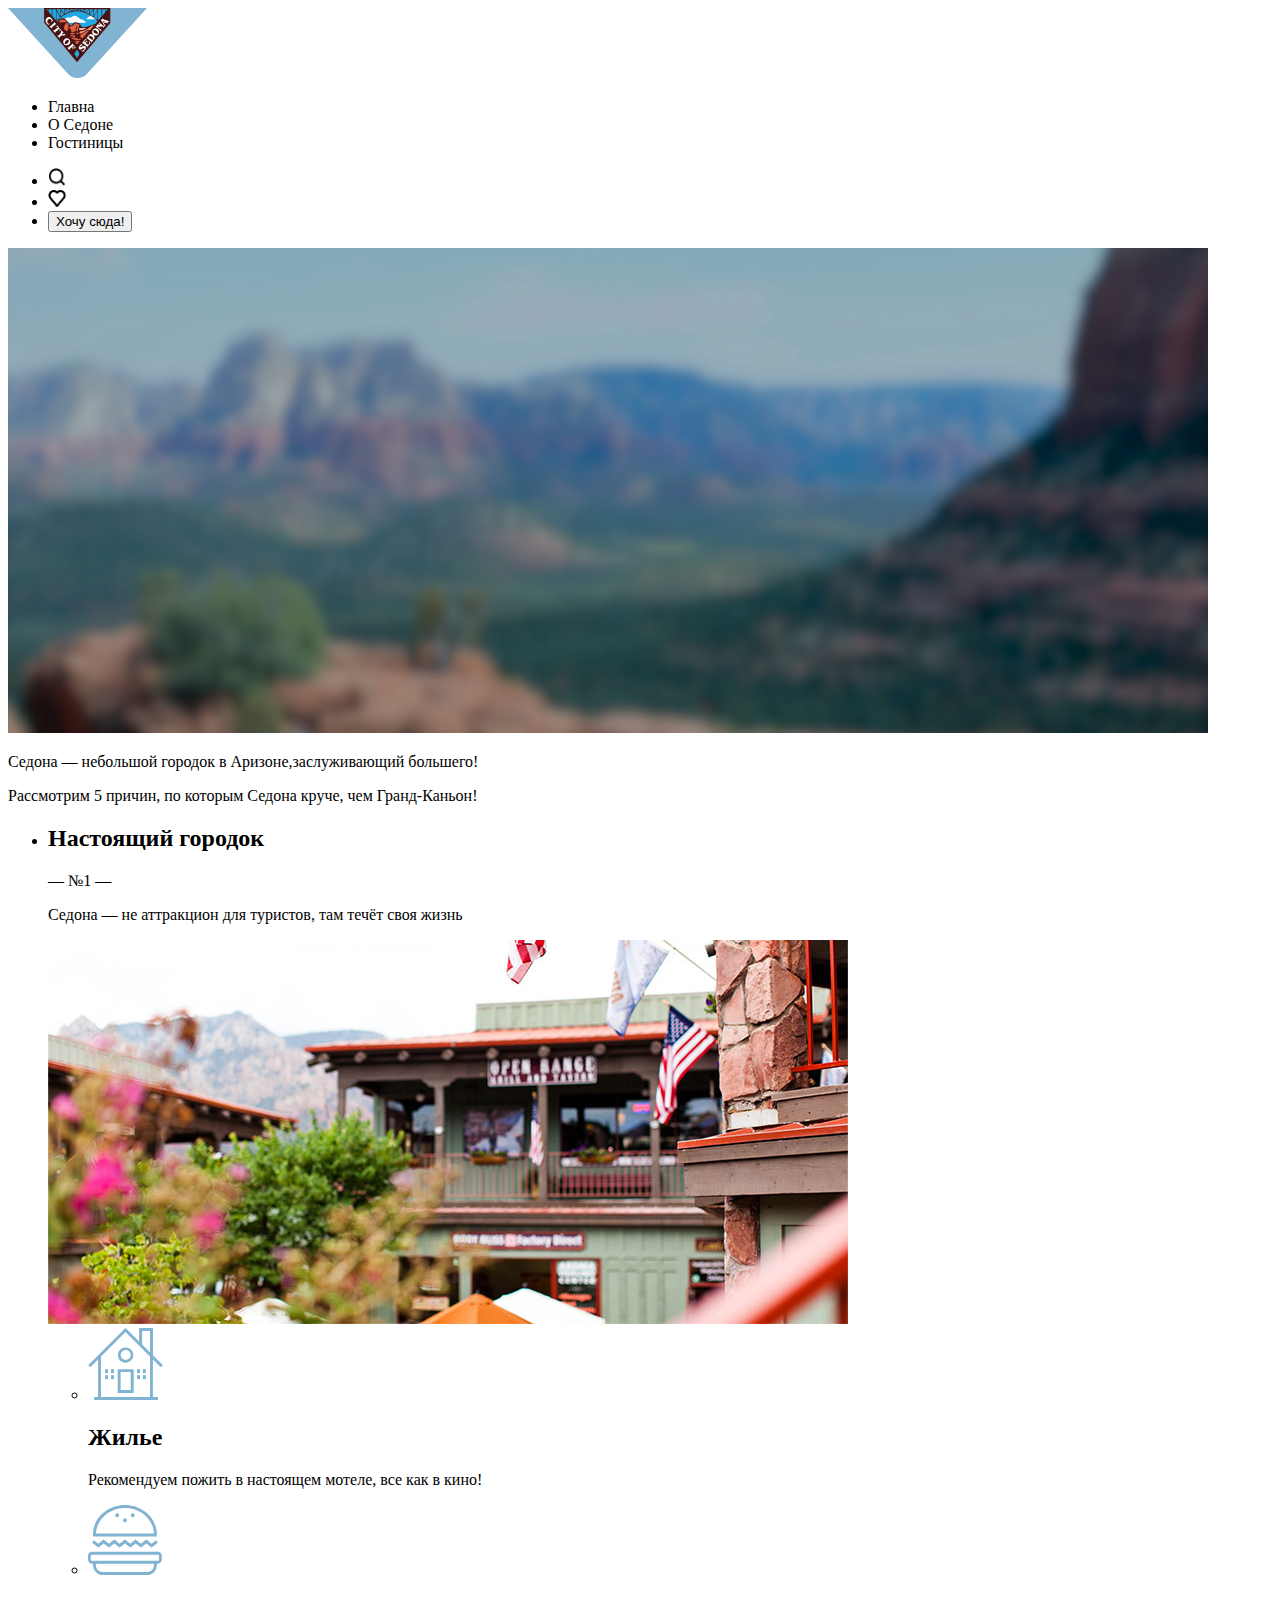
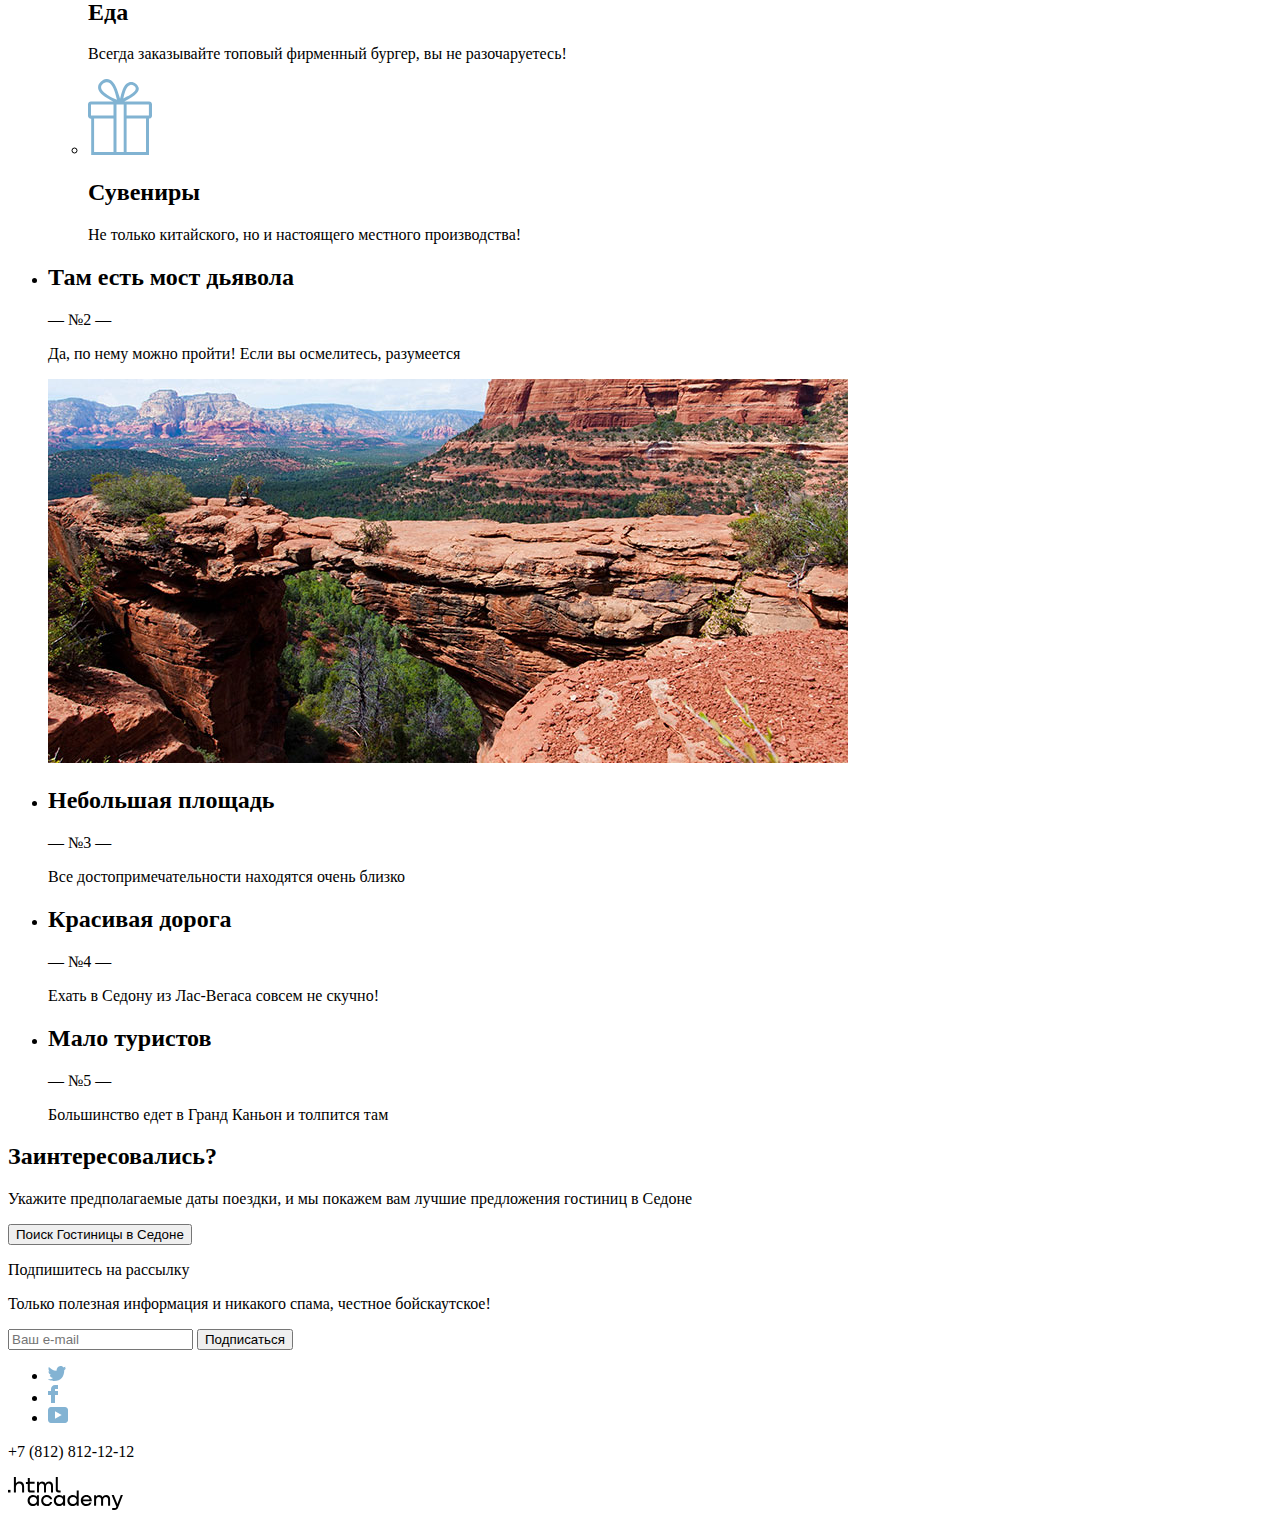
==== index.html @ 746d6f9c "Merge pull request #1 from ElenaOldlady/master" ====
<!DOCTYPE html>
<html lang="ru">

<head>
  <meta charset="utf-8">
  <title>HTML Academy: Седона</title>
</head>

<body>
  <header class="page-header">
    <div class="page-header__container container">
      <a class="page-header__link" href="#">
        <img class="page-header__logo" src="image/logo.svg" alt="Логотип Sedona" width="139" height="70">
      </a>
      <nav class="page-header__navigation navigation">
        <ul class="navigation__list">
          <li class="navigation__item">Главна</li>
          <li class="navigation__item">О Седоне</li>
          <li class="navigation__item">Гостиницы</li>
        </ul>
      </nav>
      <div class="page-header__user-nav user-nav">
        <ul class="user-nav__list">
          <li class="user-nav__item">
            <input class="user-nav__search" type="image" src="image/search.png" alt="Поиск" width="18,05" height="18,1">
          </li>
          <li class="user-nav__item">
            <input class="user-nav__heart" type="image" src="image/heart.png" alt="Сердце" width="18,05" height="17">
          </li>
          <li class="user-nav__item">
            <button class="user-nav__button">Хочу сюда!</button>
          </li>
        </ul>
      </div>
    </div>
  </header>
  <main class="page-main">
    <div class="page-main__container container">
      <section class="page-main__caption caption">
        <img class="caption__picture" src="image/background.png" alt="Фон сайта" width="1200" height="485">
        <p class="caption__title">Седона — небольшой городок в Аризоне,заслуживающий большего!</p>
        <p class="caption__text">Рассмотрим 5 причин, по которым Седона круче, чем Гранд-Каньон!</p>
      </section>
    </div>
    <div class="page-main__container container">
      <section class="page-main__content">
        <ul class="content__list">
          <li class="content__item">
            <h2 class="content__title-content title-content--wrapper">Настоящий городок</h2>
            <p class="content__text-content text-content">— №1 —</p>
            <p class="content__text-content text-content">Седона — не аттракцион для туристов, там течёт своя жизнь</p>
            <img class="content__picture" src="image/photo1.png" alt="НАСТОЯЩИЙ ГОРОДОК" width="800" height="384">
            <ul class="service-list service">
              <li class="service__item">
                <svg width="75" height="72" viewBox="0 0 75 72" fill="none" xmlns="http://www.w3.org/2000/svg">
                  <path d="M29.7 65H45.7V41.2H29.7C29.7 41.2 29.7 65 29.7 65ZM32.5999 44.0999H42.7V62.0999H32.5999V44.0999Z"
                    fill="#81B3D2" />
                  <path
                    d="M72.8 39.3L74.9 37.2L65 27.3V0H51.0999V13.6L37.5 0L0.199951 37.2L2.29995 39.3L10.1 31.5V69.1H6.09995V72H70V69.1H64.9V31.5L72.8 39.3ZM62 69.1H13V28.5L37.5 4.1L62 28.5V69.1ZM62 24.4L54.0999 16.5V2.9H62V24.4Z"
                    fill="#81B3D2" />
                  <path
                    d="M29.8999 27.1C29.8999 31.4 33.3999 34.8 37.5999 34.8C41.8999 34.8 45.3999 31.3 45.3999 27.1C45.3999 22.8 41.8999 19.4 37.5999 19.4C33.3999 19.4 29.8999 22.8 29.8999 27.1ZM37.6999 22.1C40.3999 22.1 42.6999 24.3 42.6999 27C42.6999 29.7 40.4999 31.9 37.6999 31.9C34.9999 31.9 32.6999 29.7 32.6999 27C32.6999 24.3 34.8999 22.1 37.6999 22.1Z"
                    fill="#81B3D2" />
                  <path d="M20.1 41.2H17.1V45.0999H20.1V41.2Z" fill="#81B3D2" />
                  <path d="M26 41.2H23V45.0999H26V41.2Z" fill="#81B3D2" />
                  <path d="M20.1 47.2H17.1V51.0999H20.1V47.2Z" fill="#81B3D2" />
                  <path d="M26 47.2H23V51.0999H26V47.2Z" fill="#81B3D2" />
                  <path d="M52 41.2H49V45.0999H52V41.2Z" fill="#81B3D2" />
                  <path d="M57.8999 41.2H54.8999V45.0999H57.8999V41.2Z" fill="#81B3D2" />
                  <path d="M52 47.2H49V51.0999H52V47.2Z" fill="#81B3D2" />
                  <path d="M57.8999 47.2H54.8999V51.0999H57.8999V47.2Z" fill="#81B3D2" />
                </svg>
                <h2 class="service__title">Жилье</h2>
                <p class="sercive__text">Рекомендуем пожить в настоящем мотеле, все как в кино!</p>
              </li>
              <li class="service__item">
                <svg width="74" height="70" viewBox="0 0 74 70" fill="none" xmlns="http://www.w3.org/2000/svg">
                  <path
                    d="M69.9 46.7H59.3H14.6H4.1C1.8 46.7 0 48.6 0 51V54.5C0 56.9 1.9 58.7999 4.1 58.7999H5V59.9C5 65.4 9.3 70 14.6 70H59.2C64.5 70 68.8 65.5 68.8 59.9V58.7999H69.7C72 58.7999 73.8 56.9 73.8 54.5V51C74 48.7 72.1 46.7 69.9 46.7ZM66 59.9C66 63.8 63 66.9 59.3 66.9H14.6C10.9 66.9 7.9 63.7 7.9 59.9V58.7999H66V59.9ZM71.1 54.5C71.1 55.2 70.5 55.7999 69.9 55.7999H68.9H66H8H5H4C3.3 55.7999 2.8 55.2 2.8 54.5V51C2.8 50.3 3.4 49.7 4 49.7H7.7H14.6H59.2H66.1H69.8C70.5 49.7 71 50.3 71 51C71.1 51 71.1 54.5 71.1 54.5Z"
                    fill="#81B3D2" />
                  <path
                    d="M15.6 38.4L21 42.5L26.3 38.4L31.6 42.5L36.9 38.4L42.3 42.5L47.6 38.4L52.9 42.5L58.3 38.4L63.6 42.5L69.8 37.8L68.1 35.3L63.6 38.7L58.3 34.6L52.9 38.7L47.6 34.6L42.3 38.7L36.9 34.6L31.6 38.7L26.3 34.6L21 38.7L15.6 34.6L10.3 38.7L5.79998 35.3L4.09998 37.8L10.3 42.5L15.6 38.4Z"
                    fill="#81B3D2" />
                  <path
                    d="M8 31.5H65.9H68.8C68.8 30.9 68.9 30.3 68.9 29.6C68.9 29.2 68.9 28.8 68.9 28.4C68.2 12.7 54.2 0 37 0C19.7 0 5.7 12.7 5 28.5C5 28.9 5 29.3 5 29.7C5 30.3 5 31 5.1 31.6H8V31.5ZM37 3C52.6 3 65.4 14.3 66 28.5H8C8.6 14.4 21.4 3 37 3Z"
                    fill="#81B3D2" />
                  <path
                    d="M37 17.3C38.0493 17.3 38.9 16.4046 38.9 15.3C38.9 14.1955 38.0493 13.3 37 13.3C35.9506 13.3 35.1 14.1955 35.1 15.3C35.1 16.4046 35.9506 17.3 37 17.3Z"
                    fill="#81B3D2" />
                  <path
                    d="M29.2001 12.2C30.2494 12.2 31.1 11.3045 31.1 10.2C31.1 9.09538 30.2494 8.19995 29.2001 8.19995C28.1507 8.19995 27.3 9.09538 27.3 10.2C27.3 11.3045 28.1507 12.2 29.2001 12.2Z"
                    fill="#81B3D2" />
                  <path
                    d="M44.7001 12.2C45.7494 12.2 46.6 11.3045 46.6 10.2C46.6 9.09538 45.7494 8.19995 44.7001 8.19995C43.6507 8.19995 42.8 9.09538 42.8 10.2C42.8 11.3045 43.6507 12.2 44.7001 12.2Z"
                    fill="#81B3D2" />
                </svg>
                <h2 class="service__title">Еда</h2>
                <p class="sercive__text">Всегда заказывайте топовый фирменный бургер, вы не разочаруетесь!</p>
              </li>
              <li class="service__item">
                <svg width="64" height="76" viewBox="0 0 64 76" fill="none" xmlns="http://www.w3.org/2000/svg">
                  <g clip-path="url(#clip0_18711_549)">
                    <path
                      d="M61.1 22.5H61H36.3C50.1 15.6 51.2 11.2 50.7 8.79997C49.5 4.79997 45 1.79997 40.7 3.39997C35.1 5.49997 33.6 13.8 32.1 19.8C30.1 13.7 28.3 5.99997 23.9 2.09997C22.6 0.999966 20.8 -0.200034 18.1 0.0999663C14.1 0.499966 8.3 5.49997 10.6 11.1C12.9 16.5 20.3 19.9 25.2 22.6H3.2H2.9C1.3 22.6 0 23.9 0 25.5V36.8C0 38.4 1.3 39.7 2.9 39.7H3.2V73V75.4V76H61V75.5V73V39.6H61.1C62.7 39.6 64 38.3 64 36.7V25.4C64 23.8 62.7 22.5 61.1 22.5ZM42.4 5.89997C44.5 5.59997 47.4 7.19997 47.7 9.09997C48.1 11.9 44.3 14.4 42.6 15.5C40.1 17.2 37.7 18.1 35.3 19.6C36.2 15.9 37.8 6.59997 42.4 5.89997ZM19.5 15.9C17.3 14.4 13 11.5 13.1 8.09997C13.2 4.49997 18.8 1.49997 21.9 4.19997C25.8 7.59997 27.6 15.3 29 20.8C25.8 19.3 22.7 18 19.5 15.9ZM25.5 73H6.1V39.6H25.5V73ZM25.5 36.5H3V25.5H25.5V36.5ZM35.7 36.5V39.5V73H28.5V39.6V36.6V25.6H35.7V36.5ZM58 73H38.6V39.6H58V73ZM60.9 36.5H38.6V25.5H60.9V36.5Z"
                      fill="#81B3D2" />
                  </g>
                  <defs>
                    <clipPath id="clip0_18711_549">
                      <rect width="64" height="76" fill="white" />
                    </clipPath>
                  </defs>
                </svg>
                <h2 class="service__title">Сувениры</h2>
                <p class="sercive__text">Не только китайского, но и настоящего местного производства!</p>
              </li>
            </ul>
          </li>
          <li class="content__item">
            <h2 class="content__title-content title-content--wrapper">Там есть мост дьявола</h2>
            <p class="content__text-content text-content">— №2 —</p>
            <p class="content-item__text text-content">Да, по нему можно пройти! Если вы осмелитесь, разумеется</p>
            <img class="content__picture" src="image/photo2.png" alt="Там есть мост дьявола" width="800" height="384">
          </li>
          <li class="content__item">
            <h2 class="content__title-content title-content">Небольшая площадь</h2>
            <p class="content__text-content text-content">— №3 —</p>
            <p class="content__text-content text-content">Все достопримечательности находятся очень близко</p>
          </li>
          <li class="content__item">
            <h2 class="content__title-content title-content">Красивая дорога</h2>
            <p class="content__text-content text-content">— №4 —</p>
            <p class="content__text-content text-content">Ехать в Седону из Лас-Вегаса совсем не скучно!</p>
          </li>
          <li class="content__item">
            <h2 class="content__title-content title-content">Мало туристов</h2>
            <p class="content__text-content text-content">— №5 —</p>
            <p class="content__text-content text-content">Большинство едет в Гранд Каньон и толпится там</p>
          </li>
        </ul>
      </section>
    </div>
    <div class="page-main__container container">
      <section class="page-main__search search">
        <h2 class="search__title">Заинтересовались?</h2>
        <p class="search__text">Укажите предполагаемые даты поездки, и мы покажем вам лучшие предложения гостиниц в
          Седоне</p>
        <button class="search__button">Поиск Гостиницы в Седоне</button>
      </section>
    </div>
    <div class="page-main__container container">
      <section class="page-main__subscribe subscribe">
        <p class="subscribe__title">Подпишитесь на рассылку</p>
        <p class="subscribe__text">Только полезная информация и никакого спама, честное бойскаутское!</p>
        <form class="subscribe__form" action="#" method="post">
          <input class="subscribe__input" type="text" name="sign" id="sign" placeholder="Ваш e-mail">
          <button class="subscribe__button" type="submit">Подписаться</button>
        </form>
      </section>
    </div>
  </main>
  <footer class="page-footer">
    <div class="page-footer__container container">
      <div class="page-footer__social">
        <ul class="social__list">
          <li class="social__item">
            <a class="social__link social__link--twitter" href="https://twitter.com/htmlacademy_ru">
							<svg width="18" height="15" viewBox="0 0 18 15" fill="none" xmlns="http://www.w3.org/2000/svg">
								<path
									d="M11.6 0.200056C13.4 -0.299944 14.8 0.500056 15.4 1.40006C16.1 1.20006 16.8 0.900056 17.5 0.700056C17.5 1.60006 16.9 2.20006 16.6 2.50006C17.3 2.60006 18 1.90006 18 1.90006C17.8 2.90006 16.9 3.70006 16.3 3.90006C16.1 10.7001 13 15.1001 5.7 15.0001C5.1 15.0001 5.8 15.0001 5.2 15.0001C4.8 15.0001 0.8 14.5001 0 13.1001C2.4 13.3001 4.1 12.7001 5 11.9001C4 11.6001 2.1 11.5001 1.8 9.00006C2.2 9.10006 2.4 9.20006 3.1 9.10006C1.8 8.30006 0.4 7.50006 0.5 5.30006C0.8 5.60006 1.6 5.80006 1.9 5.80006C1.1 5.60006 -0.2 2.50006 0.9 0.900056C2.8 2.80006 4.9 4.50006 8.5 4.70006C8.7 2.30006 9.7 0.800056 11.6 0.200056Z"
									fill="#83B3D3" />
							</svg>
						</a>
          </li>
          <li class="social__item">
            <a class="social__link social__link--facebook" href="https://www.facebook.com/htmlacademy">
              <svg width="10" height="18" viewBox="0 0 10 18" fill="none" xmlns="http://www.w3.org/2000/svg">
                <path d="M7 0C4.8 0 3 1.8 3 4V6H0V10H3V18H7V10H10V6H7V4H10V0H7Z" fill="#83B3D3" />
              </svg>
						</a>
          </li>
          <li class="social__item">
            <a class="social__link social__link--youtube" href="https://www.youtube.com/user/htmlacademyru">
              <svg width="20" height="16" viewBox="0 0 20 16" fill="none" xmlns="http://www.w3.org/2000/svg">
                <g clip-path="url(#clip0_18711_481)">
                  <path
                    d="M17 0H2.9C1.2 0 0 1.5 0 3.2V12.7C0 14.5 1.2 16 2.9 16H17.2C18.7 16 20.1 14.5 20.1 12.8V3.2C19.9 1.5 18.7 0 17 0ZM7 11.8V4.2L13.7 8L7 11.8Z"
                    fill="#83B3D3" />
                </g>
                <defs>
                  <clipPath id="clip0_18711_481">
                    <rect width="20" height="16" fill="white" />
                  </clipPath>
                </defs>
              </svg>
						</a>
          </li>
        </ul>
        <p class="page-footer__telefon">+7 (812) 812-12-12</p>
				<a href="" class="page-footer__htmlacademy">
          <svg width="115" height="33" viewBox="0 0 115 33" fill="none" xmlns="http://www.w3.org/2000/svg">
            <path d="M0 12.8999V15.4999H2.5V12.8999H0Z" fill="black" />
            <path
              d="M11.5999 4.5C9.9999 4.5 8.7999 5.2 7.9999 6.2H7.8999V0H5.8999V15.5H7.8999V10.2C7.8999 8.1 9.1999 6.6 11.1999 6.6C12.9999 6.6 14.0999 8 14.0999 9.8V15.5H16.0999V9.4C16.1999 6.4 14.2999 4.5 11.5999 4.5Z"
              fill="black" />
            <path
              d="M26.5999 4.8001H21.7999V1.1001H19.7999V4.9001H17.8999V6.9001H19.7999V12.9001C19.7999 14.6001 20.7999 15.6001 22.4999 15.6001H26.5999V13.6001H22.8999C22.1999 13.6001 21.7999 13.2001 21.7999 12.5001V6.8001H26.5999V4.8001Z"
              fill="black" />
            <path
              d="M41.1 4.6001C39.5 4.6001 38.2 5.4001 37.6 6.7001H37.5C36.9 5.5001 35.7 4.6001 34.1 4.6001C32.7 4.6001 31.6 5.4001 31 6.4001H30.9V4.8001H29V15.4001H31V10.0001C31 8.0001 32 6.5001 33.6 6.5001C35.1 6.5001 36 7.5001 36 9.1001V15.4001H38V9.8001C38 7.4001 39.4 6.5001 40.6 6.5001C42.1 6.5001 43 7.5001 43 9.1001V15.4001H45V8.9001C45.1 6.4001 43.6 4.6001 41.1 4.6001Z"
              fill="black" />
            <path d="M47.8 12.7C47.8 14.4 48.8 15.4 50.6 15.4H52.6V13.4H50.9001C50.2001 13.4 49.8 13 49.8 12.3V0H47.8V12.7Z"
              fill="black" />
            <path
              d="M28.9001 19.6999C28.0001 18.5999 26.7001 17.8999 25.0001 17.8999C21.9001 17.8999 19.6001 20.1999 19.6001 23.4999C19.6001 26.7999 21.9001 29.0999 25.0001 29.0999C26.8001 29.0999 28.0001 28.2999 28.8001 27.1999H28.9001V28.7999H30.9001V18.1999H28.9001V19.6999ZM25.3001 27.0999C23.1001 27.0999 21.7001 25.4999 21.7001 23.4999C21.7001 21.4999 23.1001 19.8999 25.3001 19.8999C27.5001 19.8999 28.9001 21.4999 28.9001 23.4999C28.9001 25.3999 27.5001 27.0999 25.3001 27.0999Z"
              fill="black" />
            <path
              d="M44.2 21.9999C43.7 19.5999 41.5999 17.8999 38.7999 17.8999C35.3999 17.8999 33.2 20.3999 33.2 23.4999C33.2 26.5999 35.3999 29.0999 38.7999 29.0999C41.5999 29.0999 43.7 27.2999 44.2 24.8999H42.0999C41.6999 26.1999 40.3999 27.1999 38.7999 27.1999C36.5999 27.1999 35.2 25.5999 35.2 23.5999C35.2 21.5999 36.5999 19.9999 38.7999 19.9999C40.3999 19.9999 41.5999 20.9999 42.0999 22.1999H44.2V21.9999Z"
              fill="black" />
            <path
              d="M55.1 19.6999C54.2 18.5999 52.9001 17.8999 51.2001 17.8999C48.1001 17.8999 45.8 20.1999 45.8 23.4999C45.8 26.7999 48.1001 29.0999 51.2001 29.0999C53.0001 29.0999 54.2 28.2999 55 27.1999H55.1V28.7999H57.1V18.1999H55.1V19.6999ZM51.5 27.0999C49.3 27.0999 47.9001 25.4999 47.9001 23.4999C47.9001 21.4999 49.3 19.8999 51.5 19.8999C53.7 19.8999 55.1 21.4999 55.1 23.4999C55.1 25.3999 53.6 27.0999 51.5 27.0999Z"
              fill="black" />
            <path
              d="M68.6999 19.7999C67.7999 18.6999 66.4999 17.8999 64.7999 17.8999C61.6999 17.8999 59.3999 20.1999 59.3999 23.4999C59.3999 26.7999 61.5999 29.0999 64.7999 29.0999C66.4999 29.0999 67.7999 28.2999 68.5999 27.2999H68.6999V28.7999H70.6999V13.3999H68.6999V19.7999ZM65.0999 27.0999C62.8999 27.0999 61.4999 25.4999 61.4999 23.4999C61.4999 21.4999 62.8999 19.8999 65.0999 19.8999C67.2999 19.8999 68.6999 21.4999 68.6999 23.4999C68.5999 25.4999 67.1999 27.0999 65.0999 27.0999Z"
              fill="black" />
            <path
              d="M78.3 17.8999C75 17.8999 72.8 20.3999 72.8 23.4999C72.8 26.4999 74.9 29.0999 78.3 29.0999C80.8 29.0999 82.8 27.7999 83.5 25.4999H81.4C80.9 26.4999 79.8 27.0999 78.4 27.0999C76.5 27.0999 75.1 25.7999 75 24.1999H83.8C84 20.5999 81.8 17.8999 78.3 17.8999ZM78.3 19.7999C80 19.7999 81.3 20.7999 81.6 22.3999H75.1C75.4 20.8999 76.6 19.7999 78.3 19.7999Z"
              fill="black" />
            <path
              d="M98.2001 17.8999C96.6001 17.8999 95.3001 18.6999 94.6001 19.8999H94.5001C93.9001 18.6999 92.7001 17.8999 91.1001 17.8999C89.7001 17.8999 88.6001 18.5999 88.0001 19.6999V18.1999H86.1001V28.7999H88.1001V23.3999C88.1001 21.3999 89.1001 19.9999 90.7001 19.8999C92.2001 19.8999 93.1001 20.8999 93.1001 22.4999V28.7999H95.1001V23.1999C95.1001 20.7999 96.5001 19.8999 97.7001 19.8999C99.2001 19.8999 100.1 20.8999 100.1 22.4999V28.7999H102.1V22.2999C102.2 19.6999 100.7 17.8999 98.2001 17.8999Z"
              fill="black" />
            <path
              d="M109.4 27.0001L105.8 18.1001H103.6L108.4 29.7001C108.1 30.6001 107.7 30.9001 106.7 30.9001H104.2V32.9001H106.7C108.5 32.9001 109.5 32.1001 110.2 30.3001L114.9 18.1001H112.8L109.4 27.0001Z"
              fill="black" />
          </svg>
				</a>
      </div>
    </div>
  </footer>
</body>
</html>
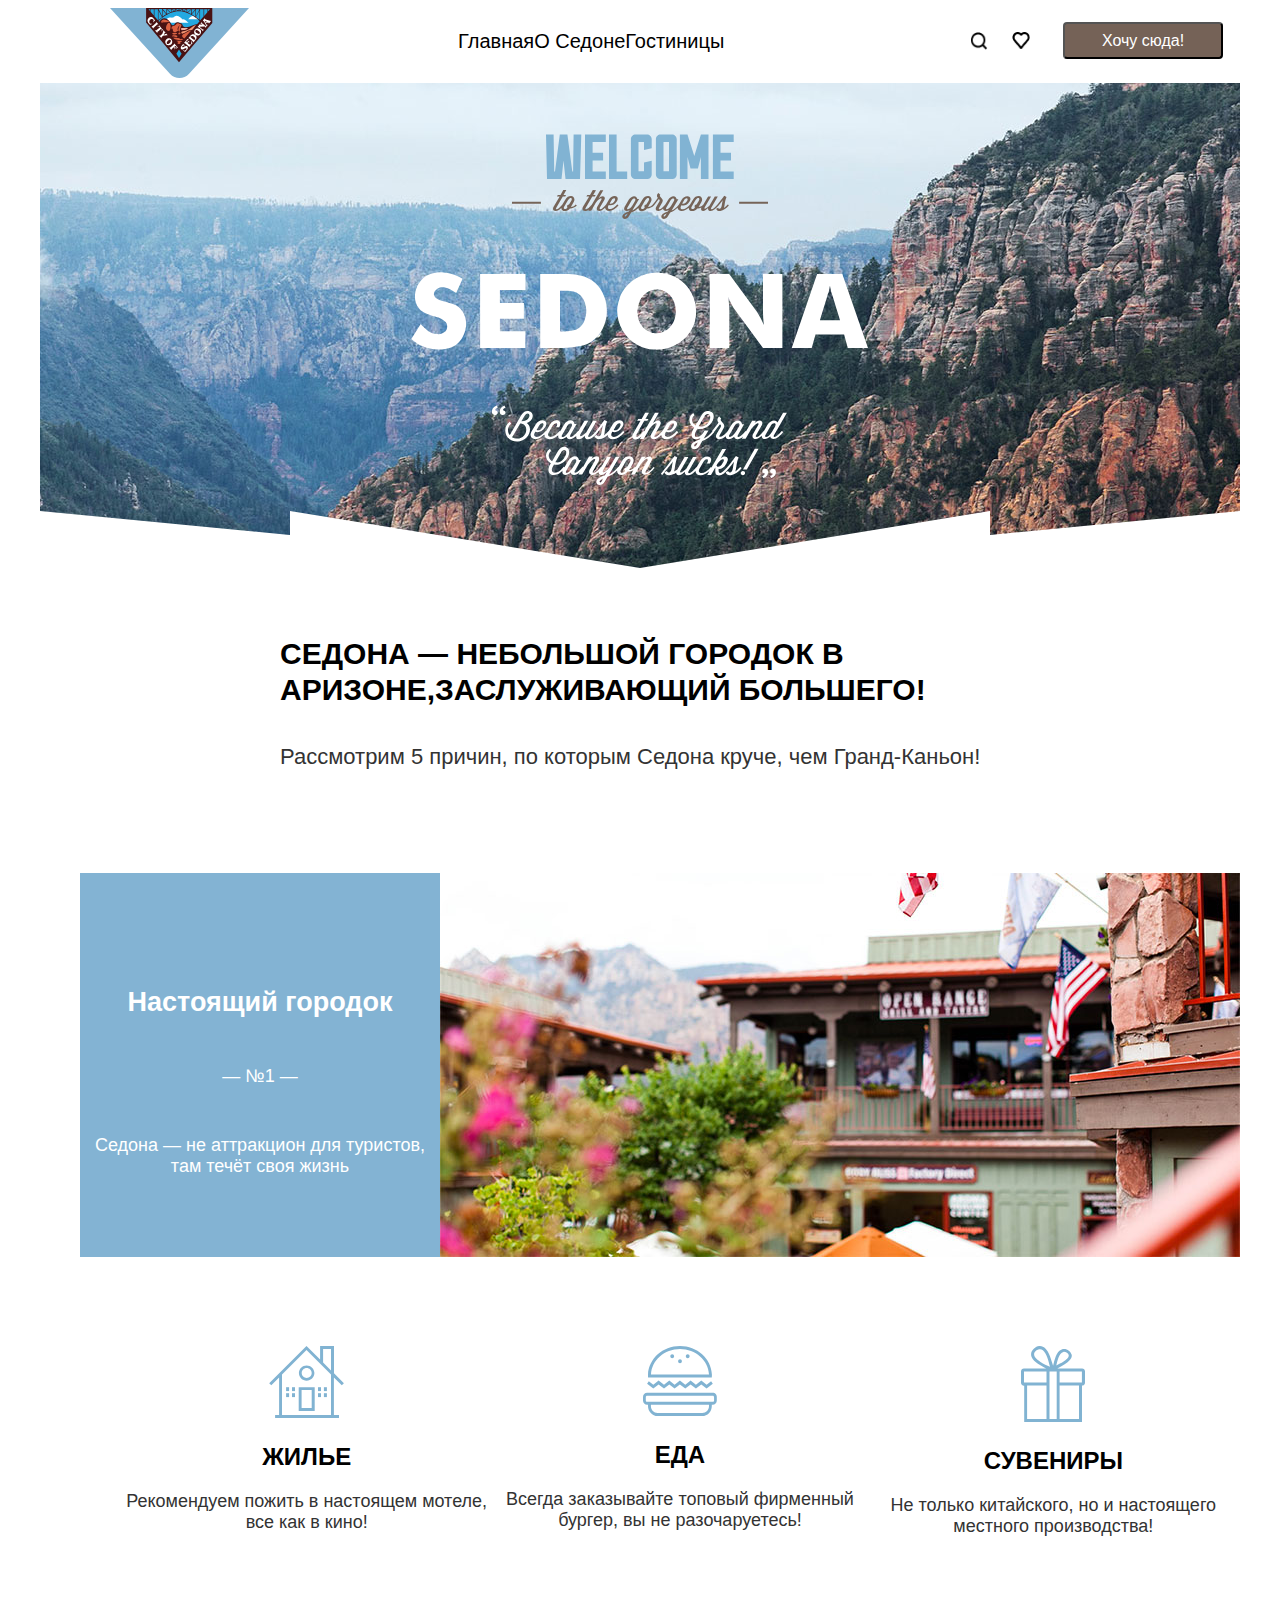
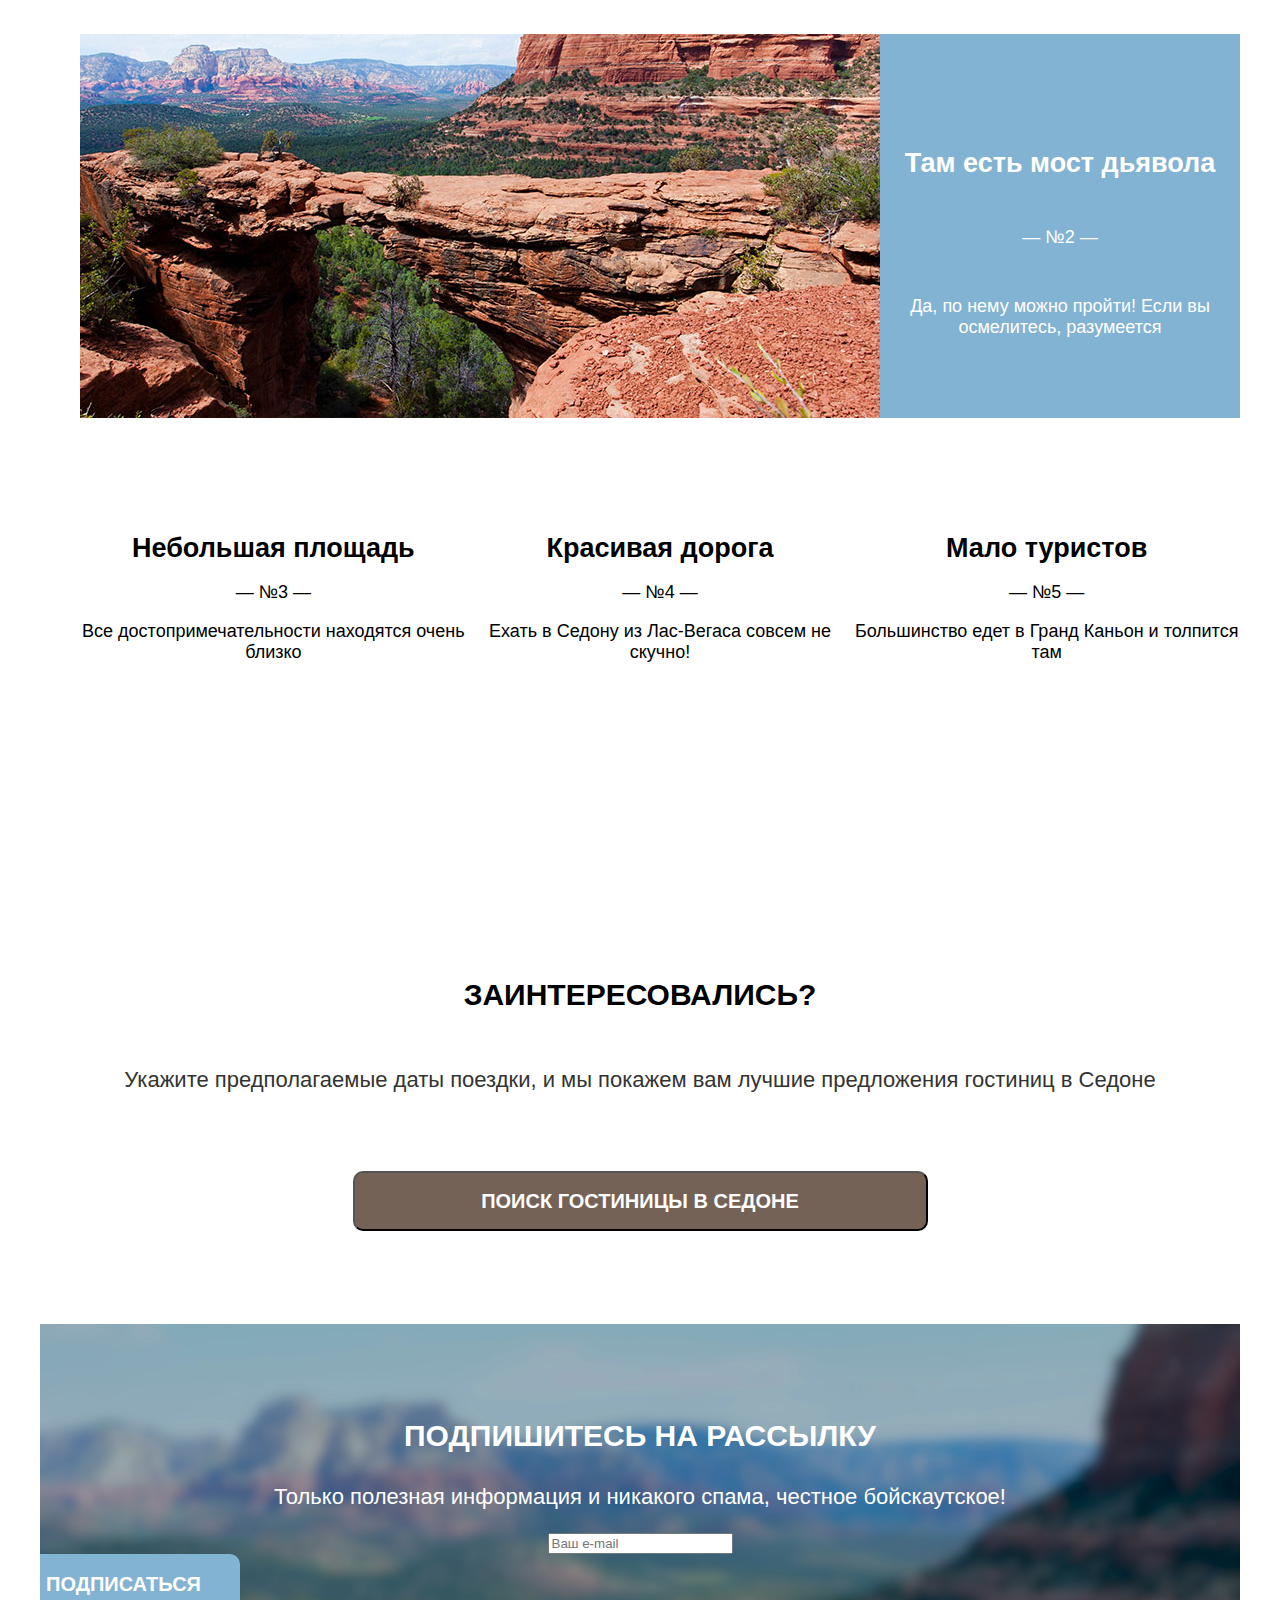
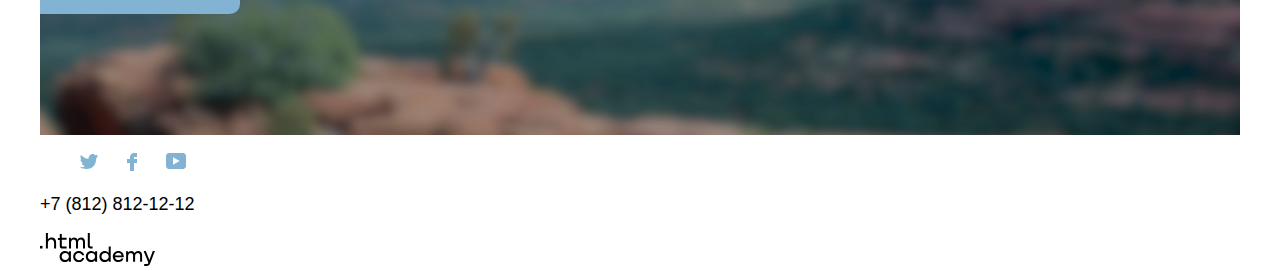
==== commit 171567d1: "наработки_1" ====
--- a/index.html
+++ b/index.html
@@ -4,6 +4,7 @@
 <head>
   <meta charset="utf-8">
   <title>HTML Academy: Седона</title>
+  <link rel= "stylesheet" href="css/styles.css">
 </head>
 
 <body>
@@ -14,9 +15,15 @@
       </a>
       <nav class="page-header__navigation navigation">
         <ul class="navigation__list">
-          <li class="navigation__item">Главна</li>
-          <li class="navigation__item">О Седоне</li>
-          <li class="navigation__item">Гостиницы</li>
+          <li class="navigation__item">
+            <a class="navigation__link" href="#">Главная</a>
+          </li>
+          <li class="navigation__item">
+            <a class="navigation__link" href="#">О Седоне</a>
+          </li>
+          <li class="navigation__item">
+            <a class="navigation__link" href="#">Гостиницы</a>
+          </li>
         </ul>
       </nav>
       <div class="page-header__user-nav user-nav">
@@ -35,21 +42,41 @@
     </div>
   </header>
   <main class="page-main">
-    <div class="page-main__container container">
       <section class="page-main__caption caption">
-        <img class="caption__picture" src="image/background.png" alt="Фон сайта" width="1200" height="485">
-        <p class="caption__title">Седона — небольшой городок в Аризоне,заслуживающий большего!</p>
-        <p class="caption__text">Рассмотрим 5 причин, по которым Седона круче, чем Гранд-Каньон!</p>
-      </section>
-    </div>
-    <div class="page-main__container container">
-      <section class="page-main__content">
+        <div class="page-main__container container">
+            <svg class="caption__picture-title" width="458" height="352" viewBox="0 0 458 352" fill="none"
+          xmlns="http://www.w3.org/2000/svg">
+            <path
+            d="M152.3 56.1L149.5 61H146.8L145.9 62.4H148.7L142.6 72.8C141.3 75 142.2 77 144.7 77C146.5 77 148.4 75.7 150.3 73.9C150.3 77.7 155.6 78.4 158.9 74.4H159.6C161.4 74.4 164.2 73.3 165.8 71.5C165.6 71.1 165.1 70.6 164.7 70.5L164.5 70.7C163.1 72.2 161.5 72.9 159.9 72.9L162.7 68.1C164.5 65 162.8 62 160 62C157.7 62 155.9 62.9 154.1 65.9L152.6 68.5L151.4 70.6L151.2 70.8C149 73.3 146.9 75.3 145.6 75.3C144.9 75.3 144.6 74.8 145.3 73.7L151.8 62.5H154.3L155 61H152.5L155.3 56.1H152.3ZM159.8 63.9C160.8 64 161.2 65.2 160.2 66.9L158 70.6H157.9C156.9 70.6 156.1 71.4 156.1 72.4C156.1 72.8 156.2 73.1 156.4 73.4V73.5C155 75.9 151.5 75.5 153.3 72.4L155.6 68.5L157.1 66.1C158 64.5 159.1 63.9 159.8 63.9ZM181.8 56.1L179 61H176.3L175.4 62.4H178.2L172 72.8C170.7 75 171.6 77 174.1 77C175.3 77 176.6 76.4 178 75.4L177.2 76.7H180.2L184.8 68.8C189.4 63 191.5 63.8 190.2 66L186.3 72.7C185 74.9 185.9 76.9 188.4 76.9C190.2 76.9 192.2 75.5 194.1 73.7C194.2 75.6 195.8 76.9 198.2 76.9C201.6 76.9 205 74.3 207.5 71.4C207.3 71 206.8 70.5 206.4 70.4L206.2 70.6C204 73.1 201.2 75.1 199.1 75.1C197.2 75.1 196.1 74 197.5 71.5L197.8 71C199.7 71.8 203.4 71.4 205.7 67.6L206.1 66.9C207.7 64.1 206.2 62.1 203.7 62.1C201.3 62.1 199.3 63.4 198 65.5L195.1 70.5L194.9 70.7C192.7 73.2 190.6 75.2 189.3 75.2C188.6 75.2 188.3 74.7 188.9 73.6L193.3 66.1C194.6 63.8 193.4 62.2 191.7 62.2C190.4 62.2 189 62.9 187.5 64.5L192.3 56.2H189.3L180.9 70.6L180.7 70.8C178.5 73.3 176.4 75.3 175.1 75.3C174.4 75.3 174.1 74.8 174.8 73.7L181.3 62.5H183.8L184.7 61.1H182.2L185 56.2L181.8 56.1ZM203.1 64.3C204.1 64.2 204.6 65.2 203.6 66.9L203.2 67.6C201.8 70 199.8 70 198.7 69.6L200.6 66.2C201.3 65 202.3 64.4 203.1 64.3ZM247.4 58.9C245.7 60.4 245.5 62.1 246.6 63.5L246.9 63.8C245.6 65.7 243.8 68.2 241.8 70.5L241.6 70.7C240.2 72.2 238.6 72.9 237 72.9L239.8 68.1C241.6 65 239.9 62 237.1 62C234.8 62 233 62.9 231.2 65.9L229.7 68.5L228.5 70.6L228.3 70.8C225.8 73.6 223.7 75.5 221.3 76.5L228.1 65.1H226.3C226.3 63.9 225 62.2 223.1 62.2C221.5 62.2 219.2 63.5 217.9 65.6L213.7 72.8C212.4 75 213.3 77 215.8 77C216.6 77 217.7 76.6 218.7 76L217.9 77.4C213.8 78.6 211.3 80.3 211.3 82.5C211.3 85.4 215.7 86 217.9 82.3L220.2 78.4C222.6 77.7 225 76.3 227.4 73.9C227.4 77.7 232.7 78.5 236 74.4H236.7C238.5 74.4 241.3 73.3 242.9 71.5C244.3 69.8 245.5 68.3 247.9 65.1L248.3 65.6C248.7 66.1 248.8 66.7 248.5 67.3L245.3 72.8C244 75 244.9 77 247.4 77C248.9 77 250.6 76 252.2 74.6C252.1 76 253.1 77 254.8 77C255.6 77 256.7 76.6 257.7 76L256.9 77.4C252.8 78.6 250.3 80.3 250.3 82.5C250.3 85.4 254.7 86 256.9 82.3L259.2 78.4C261.7 77.6 264.1 76.2 266.6 73.8C266.7 75.7 268.3 77 270.7 77C273.2 77 275.6 75.6 277.7 73.8C277.6 77.7 283 78.5 286.3 74.4H287C287.9 74.4 289.2 74.1 290.4 73.5C289.6 75.6 290.3 77 292.1 77C293.8 77 295.6 75.5 297.1 74.1C296.8 75.7 297.8 77 299.7 77C302.2 77 305.1 74.4 307.6 71.5C309.3 69.5 310.8 67.5 311.9 66.1C310.7 69.2 311.3 74.8 308.5 74.8C307.5 74.8 307.1 73.7 307.1 73.7L305.2 74.7C305.2 74.7 305.8 77.1 308.5 77.1C308.8 77.1 309.1 77.1 309.3 77H309.4C312.5 76.6 315.5 74.2 317.8 71.6C317.6 71.1 317.1 70.7 316.7 70.6L316.5 70.8C315.4 72 314.2 73.1 312.9 74C313.9 71.2 313.7 66.8 315.5 63L313.2 61.8C312 63.5 309.2 67.4 306.5 70.5L306.3 70.7C304.1 73.2 302 75.2 300.7 75.2C300 75.2 299.7 74.7 300.4 73.6L306.8 62.4H303.8L298.4 71.7C296.1 73.8 294.3 74.9 293.8 74.7C293 74.4 293.8 73.3 294.2 72.6L300.1 62.4H297.1L292.4 70.5L292.2 70.7C290.8 72.2 289.2 72.9 287.6 72.9L290.4 68.1C292.2 65 290.5 62 287.7 62C285.4 62 283.6 62.9 281.8 65.9L280.3 68.5L279.1 70.6L278.9 70.8C276.7 73.3 273.9 75.3 271.8 75.3C269.9 75.3 268.8 74.2 270.2 71.7L270.5 71.2C272.4 72 276.1 71.6 278.4 67.8L278.8 67.1C280.4 64.3 278.9 62.3 276.4 62.3C274 62.3 272 63.6 270.7 65.7L267.8 70.7L267.6 70.9C265.1 73.7 263 75.6 260.6 76.6L267.4 65.2H265.6C265.6 64 264.3 62.3 262.4 62.3C260.8 62.3 258.5 63.6 257.2 65.7L254.3 70.6L254.1 70.8C251.9 73.3 249.8 75.3 248.5 75.3C247.8 75.3 247.5 74.8 248.2 73.7L251.2 68.5C252.2 66.7 251.8 65.6 250.8 64.5L249.1 62.5C248.7 62 248.7 61.4 249.3 60.8L247.4 58.9ZM237.1 63.9C238.1 64 238.6 65.2 237.5 66.9L235.3 70.6H235.2C234.2 70.6 233.4 71.4 233.4 72.4C233.4 72.8 233.5 73.1 233.7 73.4V73.5C232.3 75.9 228.8 75.5 230.6 72.4L232.9 68.5L234.4 66.1C235.3 64.5 236.3 63.9 237.1 63.9ZM287.3 63.9C288.3 64 288.8 65.2 287.7 66.9L285.5 70.6H285.4C284.4 70.6 283.6 71.4 283.6 72.4C283.6 72.8 283.7 73.1 283.9 73.4V73.5C282.5 75.9 279 75.5 280.8 72.4L283.1 68.5L284.6 66.1C285.4 64.5 286.5 63.9 287.3 63.9ZM275.6 64.3C276.6 64.2 277.1 65.2 276.1 66.9L275.7 67.6C274.2 70 272.3 70 271.2 69.6L273.1 66.2C273.8 65 274.8 64.4 275.6 64.3ZM223.2 64.5C224.2 64.5 224.9 65.4 224 66.9L221.7 70.9C219.9 73.8 218 75.2 216.8 75.2C216.1 75.2 215.8 74.7 216.5 73.6L220.7 66.3C221.4 65.1 222.4 64.5 223.2 64.5ZM262.1 64.5C263.1 64.5 263.8 65.4 262.9 66.9L260.6 70.9C258.8 73.8 256.9 75.2 255.7 75.2C255 75.2 254.7 74.7 255.4 73.6L259.6 66.3C260.3 65.1 261.3 64.5 262.1 64.5ZM216.8 79.4L215.4 81.8C214.8 82.9 213.7 82.7 213.7 81.9C213.7 81.2 214.5 80.3 216.8 79.4ZM255.7 79.4L254.3 81.8C253.7 82.9 252.6 82.7 252.6 81.9C252.7 81.2 253.4 80.3 255.7 79.4ZM101 67.8H129.9V69.7H101V67.8ZM328.1 67.8H357V69.7H328.1V67.8Z"
+            fill="#766458" />
+            <path
+            d="M322.7 37.4V45.1H301.9V0.400002H322.7V8H309.5V18.8H320V26.5H309.5V37.4H322.7ZM289.9 0.400002H297.5V45.1H289.9V23.1L286.9 34.5H279.5L276.5 23.1V45.1H268.9V0.400002H276.5L283.3 22L289.9 0.400002ZM258 8H252.5V37.3H258V8ZM261 0.400002C263.5 0.400002 265.7 2.5 265.7 5.1V40.4C265.7 43 263.5 45.1 261 45.1H249.6C247 45.1 244.9 42.9 244.9 40.4V5.1C244.9 2.5 247 0.400002 249.6 0.400002H261ZM233 28.6L240.7 26.8V40.4C240.7 43 238.5 45.1 236 45.1H224.6C222 45.1 219.9 42.9 219.9 40.4V5.1C219.9 2.5 222 0.400002 224.6 0.400002H236C238.5 0.400002 240.7 2.5 240.7 5.1V14.2L233 16V8H227.5V37.3H233V28.6ZM216.2 37.4V45.1H198V0.400002H205.6V37.4H216.2ZM194.8 37.4V45.1H174V0.400002H194.8V8H181.6V18.8H192.1V26.5H181.6V37.4H194.8ZM162.6 0.400002H170.3L169 45.1H154.5L152.5 26.6L150.5 45.1H136L135 0.400002H142.6L143.2 37.4H144L148.8 0.400002H156.4L161.3 37.4H162.1L162.6 0.400002Z"
+            fill="#81B3D3" />
+            <path
+            d="M380.7 213.9L406.1 139.9H431.3L457 213.9H436.8L433.1 200.5H404.5L400.7 213.9H380.7ZM416.4 161.8L408.9 186.3H429L421.5 161.8C421.1 160.6 420.7 159.4 420.3 158.2C420 156.9 419.7 155.7 419.5 154.4C419.3 153.9 419.2 153.5 419.2 153.1C419.1 152.6 419 152.2 419 151.8C418.9 152.2 418.8 152.6 418.7 153.1C418.6 153.5 418.5 153.9 418.5 154.4C418.4 154.6 418.4 154.7 418.4 154.9C418.4 155 418.4 155.1 418.3 155.2C418.1 156.3 417.8 157.5 417.5 158.6C417 159.6 416.7 160.7 416.4 161.8ZM298.7 213.9V139.9H318.2L346.1 177.9C346.8 179 347.5 180.2 348.1 181.4C348.8 182.6 349.5 183.8 350.1 185L351.5 188C352 189 352.4 190 352.9 190.9C352.8 190.1 352.7 189.3 352.6 188.5C352.5 187.7 352.4 186.9 352.4 186.1C352.2 184.5 352.1 182.9 352.1 181.3C352 179.6 352 178 352 176.3V140H371.4V214H352L323.9 175.8C323.1 174.9 322.4 173.8 321.7 172.5C321 171.2 320.3 169.8 319.7 168.4C319.3 167.4 318.8 166.5 318.3 165.5C317.9 164.6 317.6 163.6 317.1 162.7C317.5 165.1 317.8 167.5 318 170C318.2 172.5 318.3 175 318.3 177.4V213.9H298.7ZM210.7 159C214.3 152.4 219.2 147.4 225.6 143.9C232 140.4 238.6 138.7 245.5 138.7C246.4 138.7 247.4 138.7 248.3 138.8C249.3 138.9 250.3 139 251.2 139C254.1 139.4 256.9 140.1 259.7 141.1C262.6 142.1 265.3 143.4 267.8 145C273.3 148.6 277.6 153.3 280.6 159.3C283.6 165.2 285.1 171.3 285.1 177.8C285.1 178.6 285.1 179.4 285 180.2C285 181 284.9 181.7 284.8 182.5C284.6 184.2 284.3 185.8 283.9 187.4C283.5 189 283 190.5 282.4 192C279.1 199.5 274.1 205.4 267.2 209.5C260.3 213.6 253.1 215.7 245.5 215.7C245 215.7 244.4 215.7 243.9 215.6H242.4C239.7 215.4 237.1 214.9 234.5 214.2C231.9 213.5 229.4 212.5 227.1 211.3C220.6 207.9 215.5 203.1 211.8 196.8C208.1 190.5 206.2 183.9 206.2 177.1C206.2 176.1 206.2 175.1 206.3 174.1C206.4 173.1 206.5 172 206.8 171C207.2 169 207.7 166.9 208.4 165C208.8 162.8 209.7 160.9 210.7 159ZM263.5 185.6C263.7 184.8 263.9 184 264.1 183.2C264.3 182.3 264.5 181.5 264.6 180.6C264.7 180.1 264.7 179.5 264.7 179C264.8 178.5 264.8 178 264.8 177.5C264.8 177 264.8 176.6 264.7 176.1V174.7C264.3 171.4 263.3 168.2 261.7 165.1C260.1 162 257.8 159.6 255 157.9C254.2 157.5 253.5 157.2 252.7 156.9C251.9 156.6 251.2 156.3 250.4 156.1C249.6 155.9 248.9 155.8 248.1 155.8C247.3 155.6 246.6 155.6 245.8 155.6C241.9 155.6 238.2 156.8 234.9 159.3C231.6 161.8 229.2 165.1 227.9 169.2L227.7 169.7V170.2C227.5 170.9 227.3 171.7 227.1 172.4C226.9 173.1 226.8 173.8 226.6 174.6L226.4 176.2V178.6C226.4 178.8 226.4 179.1 226.5 179.4C226.7 183.5 228 187.4 230.2 191.1C232.5 194.7 235.7 197.1 239.7 198.3L241.1 198.8C241.6 198.9 242.1 199 242.6 199L244 199.2H245.4C249.5 199.2 253.2 198 256.4 195.6C259.7 193 262.1 189.7 263.5 185.6ZM181.4 207C177.8 209.5 173.8 211.2 169.6 212.1C165.4 213 161 213.6 156.7 213.8C155.5 213.9 154.2 213.9 153 213.9H129.2V139.9H154.3C155.5 139.9 156.7 139.9 157.9 140C162.1 140.2 166.2 140.8 170.2 141.7C174.3 142.6 178.1 144.4 181.5 146.8C185.8 149.8 189.2 153.8 191.6 158.8C194 163.8 195.4 168.9 195.7 174.1C195.8 174.6 195.8 175 195.8 175.5V178.4C195.6 183.9 194.3 189.2 191.9 194.3C189.5 199.4 185.9 203.7 181.4 207ZM149 197.3C149.2 197.3 149.5 197.3 149.7 197.4H150.5C150.8 197.4 151.1 197.4 151.3 197.5H154.4C155.3 197.4 156.1 197.3 156.8 197.3C158.8 197.1 160.8 196.8 162.7 196.3C164.6 195.8 166.4 194.9 167.9 193.9C170.4 192.1 172.2 189.7 173.4 186.7C174.6 183.6 175.3 180.4 175.3 177.1V176.2C175.3 175.9 175.3 175.6 175.2 175.3C175 172.4 174.3 169.5 173.1 166.8C171.9 164 170.2 161.8 168 160.2C166.4 158.9 164.5 158 162.5 157.5C160.5 157 158.5 156.8 156.5 156.7H149V197.3ZM69.1 213.9V139.9H114.5V156H88.9V169H112.9V184.8H88.9V197.3H114.4V213.9H69.1ZM9.70005 190.1C9.80005 190.2 9.80005 190.3 9.80005 190.3C9.90005 190.3 10 190.3 10 190.4C12.1 192.7 14.5 194.9 17.1 196.9C19.7001 198.8 22.8001 199.9 26.2001 200C26.3001 200 26.4 200 26.4 200.1H26.7001C26.8001 200.1 26.9 200.1 26.9 200.2H28.2001C28.6 200.1 28.9001 200 29.2001 200C30.4001 199.8 31.6 199.3 32.7001 198.6C33.9001 197.9 34.8001 197.1 35.4001 196L35.6 195.5L35.8 195C36 194.5 36.1 194 36.1 193.5C36.2 193 36.2001 192.6 36.2001 192.2C36.2001 190.1 35.3001 188.4 33.4001 187C31.7001 185.6 29.7001 184.4 27.6 183.6C26.8001 183.3 26 183.1 25.2001 182.9C24.5 182.7 23.7001 182.5 23 182.3H22.8C22.7 182.2 22.6 182.2 22.6 182.2C18.8001 181.3 15.2 179.8 11.9 177.8C8.60005 175.7 6.30005 172.7 5.00005 168.9C4.80005 168.1 4.50005 167.3 4.30005 166.5C4.10005 165.6 4.00005 164.7 4.00005 163.8C4.00005 163.7 4.00005 163.4 4.00005 163.2V160.4C4.10005 159.8 4.20005 159.2 4.30005 158.5C4.50005 156.9 4.90005 155.4 5.50005 153.9C6.00005 152.4 6.70005 151 7.60005 149.7C10.1 145.6 13.3 142.7 17.1 140.9C21 139.1 25.2001 138.2 29.4 138.2C30.4 138.2 31.4001 138.3 32.4001 138.4C33.5 138.5 34.6001 138.6 35.7001 138.7C38.5 139.2 41.3001 140 43.9001 141C46.7001 142.1 49.2 143.4 51.6 144.8L45.2001 159.1C43.1001 157.6 40.9 156.2 38.6 155C36.3 153.8 33.8 153.3 31.1 153.3H30.2001C28.4001 153.5 26.8001 154.3 25.2001 155.7C23.7001 157 22.9 158.4 22.9 160V160.7C23 160.9 23.1 161.2 23.2001 161.4C23.4001 161.9 23.6 162.4 24 162.9C24.4 163.4 24.8 163.8 25.3 164.2C26.2 164.9 27.4 165.6 29 166.2C30.6 166.7 32.3 167.3 34.1 167.8C35.6 168.2 37 168.6 38.4001 169C39.8001 169.3 41 169.6 41.9001 169.9C46.2001 171.4 49.5 174 51.7001 177.7C53.9001 181.3 55 185.1 55.1 189.1V189.7C55.1 190.2 55.1 190.6 55 191.1V192.4C54.5 196.4 53.2 200.3 51.1 203.9C49 207.5 46.2 210.3 42.6 212.3C41.3 212.9 39.9001 213.5 38.5 213.9C37.1 214.3 35.7001 214.6 34.3 214.9C33.2001 215.1 32 215.3 30.8 215.4C29.7 215.6 28.6 215.6 27.4 215.6H26C21.4 215.4 16.8 214.4 12.3 212.6C7.80005 210.7 3.80005 208.1 0.300049 204.9L9.70005 190.1ZM351.3 337.2C351.3 336.9 351.4 336.6 351.5 336.3C351.6 336 351.8 335.7 352 335.5C352.2 335.3 352.5 335.1 352.8 334.9C353.1 334.8 353.5 334.7 353.9 334.7C354.4 334.7 354.8 334.8 355.2 335C355.6 335.2 356 335.4 356.3 335.7C356.5 336 356.7 336.3 356.9 336.7C357 337.1 357.1 337.5 357.1 338C357.1 338.9 356.9 339.6 356.6 340.4C356.3 341.1 355.9 341.8 355.3 342.3C355 342.6 354.8 342.8 354.5 343C354.2 343.2 353.9 343.4 353.6 343.5C353.3 343.6 353.1 343.8 352.9 343.9C352.8 344 352.7 344 352.5 344.1L351.1 342.1C351.3 342 351.6 341.9 351.9 341.7C352.2 341.6 352.5 341.4 352.8 341.2C353.1 341 353.3 340.7 353.5 340.4C353.7 340.1 353.8 339.8 353.8 339.4C353.2 339.4 352.6 339.2 352.1 338.8C351.5 338.5 351.3 338 351.3 337.2ZM359.1 337.2C359.1 336.9 359.2 336.6 359.3 336.3C359.4 336 359.6 335.7 359.8 335.5C360 335.3 360.3 335.1 360.6 334.9C360.9 334.8 361.3 334.7 361.7 334.7C362.2 334.7 362.6 334.8 363 335C363.4 335.2 363.8 335.4 364.1 335.7C364.3 336 364.5 336.3 364.7 336.7C364.8 337.1 364.9 337.5 364.9 338C364.9 338.8 364.8 339.6 364.4 340.4C364.1 341.1 363.7 341.8 363.1 342.3C362.8 342.6 362.6 342.8 362.3 343C362 343.2 361.7 343.4 361.4 343.5C361.1 343.6 360.9 343.8 360.7 343.9C360.6 344 360.5 344 360.3 344.1L359 342.1C359.2 342 359.5 341.9 359.8 341.7C360.1 341.6 360.4 341.4 360.7 341.2C361 341 361.2 340.7 361.4 340.4C361.6 340.1 361.7 339.8 361.7 339.4C361.1 339.4 360.5 339.2 360 338.8C359.3 338.5 359.1 338 359.1 337.2ZM94.5 278.5C94.5 278.8 94.4 279.1 94.3 279.4C94.2001 279.7 94 280 93.8 280.2C93.3 280.7 92.6 281 91.9 281C91.5 281 91 280.9 90.6 280.7C90.2 280.5 89.8 280.3 89.5 280C89.2 279.7 89 279.3 88.9 279C88.8 278.6 88.7 278.2 88.7 277.7C88.7 276.8 88.9 276.1 89.2 275.3C89.5 274.6 89.9 273.9 90.5 273.4C90.8 273.1 91 272.9 91.3 272.7C91.6001 272.5 91.9 272.3 92.2 272.2C92.5 272.1 92.7001 271.9 92.9 271.8C93.1 271.7 93.2001 271.7 93.3 271.6L94.6 273.6C94.3 273.7 94 273.8 93.8 274C93.5 274.1 93.2001 274.3 92.9 274.5C92.6 274.7 92.4 275 92.2 275.3C92 275.6 91.9 275.9 91.9 276.3C92.6 276.3 93.1 276.5 93.6 276.9C94.3 277.3 94.5 277.8 94.5 278.5ZM86.7 278.5C86.7 279.1 86.5 279.7 86 280.2C85.8 280.4 85.5 280.6 85.2 280.8C84.9 280.9 84.5 281 84.1 281C83.7 281 83.2001 280.9 82.8 280.7C82.4 280.5 82 280.3 81.7 280C81.4 279.7 81.2 279.3 81.1 279C81 278.6 80.9 278.2 80.9 277.7C80.9 276.8 81.1 276.1 81.4 275.3C81.7001 274.6 82.1 273.9 82.7 273.4C82.9 273.2 83.2 272.9 83.5 272.7C83.8 272.5 84.1 272.3 84.4 272.2C84.7001 272.1 84.9 271.9 85.1 271.8C85.3 271.7 85.4 271.7 85.5 271.6L86.8 273.6C86.6001 273.7 86.3 273.8 86 274C85.7 274.1 85.4 274.3 85.1 274.5C84.8 274.7 84.6 275 84.4 275.3C84.2001 275.6 84.1 275.9 84.1 276.3C84.8 276.3 85.3 276.5 85.8 276.9C86.4 277.3 86.7 277.8 86.7 278.5ZM332 335.4H335.8L347.6 314.8H343.8L332 335.4ZM331.9 336.9C330.7 336.9 329.7 337.9 329.7 339.1C329.7 340.3 330.6 341.3 331.9 341.3C333.1 341.3 334.1 340.4 334.1 339.1C334.1 337.8 333.1 336.9 331.9 336.9ZM305.5 331.4L306.6 329.5C311 323.4 313.9 325.1 312.6 327.4L310.8 330.5C309.7 332.4 306.3 333.8 305.5 331.4ZM330.6 334.3C330.4 333.7 329.7 333.1 329.2 333L328.9 333.3C327.6 334.9 326 336.2 324.4 337.4C325.6 333.8 325.3 328.3 327.7 323.4L324.9 321.9C323.3 324 319.9 329 316.5 333L316.2 333.3C313.5 336.5 310.8 339 309.2 339C308.4 339 307.6 338.2 307.6 336.5V334.9C310.3 335.2 313.1 333.5 314.8 330.4L315.8 328.7C319.3 322.7 313.6 320.7 309.7 324.2L315.1 314.9H311.3L300.5 333.6C300.3 333.4 300.1 333.3 299.8 333.1L299.5 333.4C296.8 336.6 293.3 339.1 290.6 339.1C288.3 339.1 286.9 337.6 288.6 334.6L292.5 327.8C294.7 324.1 298.5 324.7 296.3 328.6L295.8 329.5H298.9L299.4 328.6C301.4 325.1 299.5 322.5 296.4 322.5C293.3 322.5 290.9 324.1 289.3 326.9L285.6 333.3C285.5 333.3 285.4 333.2 285.4 333.2L285.1 333.5C282.4 336.7 279.7 339.2 278.1 339.2C277.3 339.2 276.8 338.6 277.7 337.1L285.8 323H282L275.3 334.7C272.4 337.3 270.2 338.8 269.5 338.4C268.6 338 269.5 336.6 270 335.8L277.4 322.9H273.6L266.3 335.6C265.5 336.3 263.9 337 263.1 337.5C264.3 333.9 264 328.4 266.4 323.5L263.6 322C262 324.1 253.3 335.7 249.9 339.7C250.2 340.2 250.8 340.6 251.3 341C253.4 338.5 260.6 329.3 262 327.5C260.5 331.4 261.3 338.5 257.7 338.5C256.4 338.5 255.9 337.1 255.9 337.1L253.5 338.3C253.5 338.3 254.2 341.3 257.6 341.3C258 341.3 258.3 341.3 258.7 341.2H258.8C260.7 340.9 263.4 340.1 265.2 338.8C265.2 340.3 266.1 341.3 267.7 341.3C269.8 341.3 272.1 339.4 273.9 337.7C273.5 339.7 274.7 341.3 277.1 341.3C279.4 341.3 282.1 339.4 284.5 336.9C284.5 339.4 286.5 341.3 289.6 341.3C292.7 341.3 295.7 339.6 298.3 337.3L296.2 341H300L304.3 333.5V336.5C304.3 339.7 304.9 341.4 308 341.4C311.1 341.4 314.7 338.1 317.8 334.4C319.9 331.9 321.8 329.3 323.2 327.5C321.7 331.4 322.5 338.5 318.9 338.5C317.6 338.5 317.1 337.1 317.1 337.1L314.7 338.3C314.7 338.3 315.4 341.3 318.8 341.3C319.2 341.3 319.5 341.3 319.9 341.2H320C324 340.7 327.8 337.6 330.6 334.3ZM216 333.2H215.8C214.6 333.2 213.6 334.2 213.6 335.5C213.6 336 213.7 336.4 214 336.8V336.9C212.2 339.9 207.9 339.4 210.1 335.4L213 330.4L214.8 327.3C217.5 322.8 221.1 324.6 218.8 328.5L216 333.2ZM190.6 347.4C189.8 348.8 188.5 348.6 188.5 347.6C188.5 346.6 189.4 345.5 192.3 344.4L190.6 347.4ZM161.8 333.6C159.5 337.2 157.3 338.9 155.7 338.9C154.9 338.9 154.4 338.3 155.3 336.8L160.6 327.6C162.6 324.1 166.7 325 164.8 328.4L161.8 333.6ZM149.8 318.9C150.9 317 152.2 316.1 153.2 316.1C154.6 316.1 155.3 317 155.3 318.4C155.3 321.9 150.9 329.2 145.1 328.3H144.3L149.8 318.9ZM242.6 333L242.3 333.3C239.6 336.5 236.9 339 235.3 339C234.5 339 234 338.4 234.9 336.9L240.3 327.3C241.9 324.4 240.4 322.4 238.3 322.4C236.7 322.4 235 323.3 233.1 325.2L234.5 322.7H230.7L224.6 333.2C224.4 333.1 224.3 333 224.1 332.9L223.8 333.2C222.1 335.1 220 336 218.1 336L221.7 329.9C224 325.9 221.9 322.2 218.3 322.2C215.4 322.2 213.1 323.4 211 327.1L209.1 330.3L207.5 333.1C207.4 333 207.3 333 207.2 332.9L206.9 333.2C203.8 336.8 201.1 339.1 198.1 340.4L208.5 322.7H204.7L198 334.3C195.1 337 192.8 338.5 192.1 338.2C191.2 337.8 192.1 336.4 192.6 335.6L200 322.7H196.2L190.2 333.1C190.1 333 190 333 189.9 332.9L189.6 333.2C186.9 336.4 184.2 338.9 182.6 338.9C181.8 338.9 181.3 338.3 182.2 336.8L187.6 327.2C189.2 324.3 187.7 322.3 185.6 322.3C184 322.3 182.3 323.2 180.4 325.1L181.8 322.6H178L172 333C171.9 332.9 171.8 332.9 171.6 332.8L171.3 333.1C168.6 336.3 165.9 338.8 164.3 338.8C163.5 338.8 163 338.2 163.9 336.7L170 326H167.9C168 324.4 166.4 322.2 163.9 322.2C161.9 322.2 159 323.8 157.4 326.6L153.5 333.3C153.2 333.1 152.9 332.9 152.7 332.8L152.4 333.1C149.7 336.3 147.6 338.8 143.8 338.8C141.2 338.8 139.7 336.2 141.9 332.4L143 330.5C143.7 330.6 144.4 330.7 145.1 330.7C149.1 330.7 153.7 328.6 156.7 323.4C157.8 321.5 158.2 319.8 158.2 318.3C158.2 314.9 156 312.7 153.2 312.7C151.1 312.7 148.7 314.2 147 317.1L141.1 327.2C138.9 326 137.7 323.9 137.7 321.8C137.7 320.1 138.5 318.3 140.1 317L138.9 314.8C136.2 316.7 135 319.3 135 321.8C135 324.8 136.7 327.7 139.8 329.3L138.7 331.3C136 335.9 137.6 341 142.9 341C147.1 341 149 339.1 151.6 336.6C150.8 339 152 341 154.6 341C156.1 341 158 340 159.8 338.5C160 340 161.1 341 163.1 341C164.9 341 166.9 339.9 168.8 338.2L167.4 340.6H171.2L177 330.5C182.8 323.3 185.4 324.2 183.7 327L178.8 335.5C177.2 338.3 178.3 340.9 181.4 340.9C183.4 340.9 185.7 339.5 187.8 337.5C187.3 339.6 188.3 340.9 190.2 340.9C192 340.9 194.1 339.4 195.8 337.9L193.7 341.5C188.6 343 185.4 345.1 185.4 348C185.4 351.6 191 352.4 193.7 347.7L196.6 342.7C199.8 341.7 202.9 339.7 206.1 336.5C205.6 341.8 212.6 343 216.8 337.6H217.6C219 337.6 220.8 337.1 222.5 336.1L220 340.5H223.8L229.6 330.4C235.4 323.2 238 324.1 236.3 326.9L231.4 335.4C229.8 338.2 230.9 340.8 234 340.8C237.1 340.8 240.7 337.5 243.8 333.8C243.7 333.8 243.1 333.2 242.6 333ZM361.2 297.4C358.9 301.1 356.6 302.9 355 302.9C354.2 302.9 353.7 302.3 354.6 300.8L359.9 291.6C361.9 288.1 366 289 364.1 292.4L361.2 297.4ZM325 297.6C322.7 301.2 320.5 302.9 318.9 302.9C318.1 302.9 317.6 302.3 318.5 300.8L323.8 291.6C325.8 288.1 329.9 289 328 292.4L325 297.6ZM285.1 311.4C284.3 312.8 283 312.6 283 311.6C283 310.6 283.9 309.5 286.8 308.4L285.1 311.4ZM293.1 282.9C294.2 281 295.5 280.1 296.5 280.1C302.5 280.1 298 294.5 288.4 292.3H287.6L293.1 282.9ZM370.8 297L370.5 297.3C367.8 300.5 365.1 303 363.5 303C362.7 303 362.2 302.4 363.1 300.9L375.9 278.8H372.1L366.5 288.4C365.8 287.3 364.6 286.4 363 286.4C361 286.4 358.1 288 356.5 290.8L352.8 297.2C352.7 297.2 352.6 297.1 352.6 297.1L352.3 297.4C349.6 300.6 347.3 303.1 345.6 303.1C344.8 303.1 344.3 302.5 345.2 301L350.7 291.4C352.3 288.5 350.8 286.5 348.7 286.5C347.1 286.5 345.4 287.4 343.5 289.3L344.9 286.8H341.1L335.1 297.2C335 297.1 334.9 297.1 334.7 297L334.4 297.3C331.7 300.5 329 303 327.4 303C326.6 303 326.1 302.4 327 300.9L333.1 290.2H331C331.1 288.6 329.5 286.4 327 286.4C325 286.4 322.1 288 320.5 290.8L316.8 297.1L316.6 297.3C313.9 300.5 310.8 303 309.2 303C308.4 303 307.9 302.4 308.8 300.9L312.6 294.3C313.9 292 313.3 290.7 312.1 289.2L310 286.7C309.5 286 309.5 285.2 310.2 284.5L308.2 282.4C306.1 284.3 305.9 286.5 307.2 288.2L307.5 288.6C305.8 291 303.6 294.2 301.1 297.1C301.2 297.2 301.3 297.3 301.4 297.4C298.3 301 295.6 303.3 292.7 304.6L297.5 296.4H293.7L293.3 297.1C291.3 300.6 289 303.1 286.1 303.1C283.5 303.1 283.1 300.5 285.3 296.7L286.4 294.8C287.1 294.9 287.8 295 288.5 295C301.9 295 308.4 277 296.6 277C294.5 277 292.1 278.5 290.4 281.4L284.5 291.5C282.3 290.3 281.1 288.2 281.1 286.1C281.1 284.4 281.9 282.6 283.5 281.3L282.3 279.1C279.6 281 278.4 283.6 278.4 286.1C278.4 289.1 280.1 292 283.2 293.6L282.1 295.6C279.4 300.2 279.9 305.3 285.3 305.3C286.9 305.3 288.2 304.8 289.4 304.1L288.4 305.8C283.3 307.4 280.1 309.4 280.1 312.3C280.1 315.9 285.7 316.7 288.4 312L291.3 307C295.2 305.8 299.1 303.1 303.2 298.3C303.1 298.2 303.1 298.1 303 297.9C304.7 295.9 306.1 294 309 290.2L309.5 290.8C310 291.4 310.2 292.2 309.7 292.9L305.7 299.8C304.1 302.6 305.2 305.2 308.3 305.2C310.2 305.2 312.6 304 314.7 302.2C314.7 303.9 315.8 305.2 318 305.2C319.5 305.2 321.4 304.2 323.2 302.7C323.4 304.2 324.5 305.2 326.5 305.2C328.3 305.2 330.3 304.1 332.2 302.4L330.8 304.8H334.6L340.4 294.7C346.2 287.5 348.8 288.4 347.1 291.2L342.2 299.7C340.6 302.5 341.7 305.1 344.8 305.1C346.8 305.1 348.6 303.7 350.8 301.8C350.6 303.7 351.8 305.1 354.1 305.1C355.6 305.1 357.5 304.1 359.3 302.6C359.5 304.1 360.6 305.1 362.6 305.1C365.7 305.1 369.3 301.8 372.4 298.1C371.9 297.8 371.3 297.2 370.8 297ZM258.5 291.7C260.7 288 264.5 288.6 262.3 292.5L261.8 293.4C260 296.5 257.5 296.4 256.1 295.9L258.5 291.7ZM255.5 305.3C259.8 305.3 264 302 267.2 298.3C266.9 297.8 266.3 297.2 265.8 297L265.5 297.3C262.8 300.5 259.3 303 256.6 303C254.3 303 252.9 301.5 254.6 298.5L255 297.8C257.4 298.8 262 298.3 264.8 293.4L265.3 292.5C267.3 289 265.4 286.4 262.3 286.4C259.3 286.4 256.8 288 255.2 290.8L251.5 297.1C251.5 297.1 251.4 297.1 251.4 297L251.1 297.3C248.4 300.5 245.7 303 244.1 303C243.3 303 242.8 302.4 243.7 300.9L249.1 291.3C250.7 288.4 249.2 286.4 247.1 286.4C245.5 286.4 243.7 287.3 241.8 289.3L247.8 278.8H244L233.3 297.3C233.2 297.2 233 297.1 232.9 297L232.6 297.3C229.9 300.5 227.2 303 225.6 303C224.8 303 224.3 302.4 225.2 300.9L233.3 286.8H236.4L237.5 285H234.4L238 278.8H234.2L230.6 285H227.2L226.1 286.8H229.5L221.9 300C220.3 302.8 221.4 305.4 224.5 305.4C226.4 305.4 228.4 304.2 230.4 302.4L228.9 305H232.7L238.4 295C244.2 287.7 246.8 288.6 245.2 291.4L240.3 299.9C238.7 302.7 239.8 305.3 242.9 305.3C245.2 305.3 247.7 303.5 250.2 301.1C250.4 303.5 252.4 305.3 255.5 305.3ZM128 291.7C130.2 288 134 288.6 131.8 292.5L131.3 293.4C129.5 296.5 127 296.4 125.6 295.9L128 291.7ZM151.1 300.9L156.4 291.7C158.4 288.2 162.5 289.1 160.6 292.5L157.7 297.7C155.4 301.3 153.2 303 151.6 303C150.7 302.9 150.2 302.4 151.1 300.9ZM205.1 291.7C207.3 288 211.1 288.6 208.9 292.5L208.4 293.4C206.6 296.5 204.2 296.4 202.7 295.9L205.1 291.7ZM147.3 301.2C146.7 303.4 147.9 305.3 150.4 305.3C151.9 305.3 153.8 304.3 155.6 302.8C155.8 304.3 156.9 305.3 158.9 305.3C160.9 305.3 163.1 303.9 165.3 302C164.9 304 165.8 305.3 167.7 305.3C169.8 305.3 172.1 303.4 173.9 301.7C173.5 303.7 174.7 305.3 177.1 305.3C180.2 305.3 183.8 302 186.9 298.3C186.9 298.3 186.8 298.2 186.8 298.1C188.9 295.7 190.7 293.1 192 291.3C190.5 295.2 191.3 302.3 187.7 302.3C186.4 302.3 185.9 300.9 185.9 300.9L183.5 302.1C183.5 302.1 184.2 305.2 187.6 305.2C188 305.2 188.3 305.2 188.7 305.1H188.8C191.6 304.7 194.3 303 196.7 300.9C196.8 303.4 198.7 305.2 201.8 305.2C206.1 305.2 210.3 301.9 213.5 298.2C213.2 297.7 212.6 297.1 212.1 296.9L211.8 297.2C209.1 300.4 205.6 302.9 202.9 302.9C200.6 302.9 199.2 301.4 200.9 298.4L201.3 297.7C203.7 298.7 208.3 298.2 211.1 293.3L211.6 292.4C213.6 288.9 211.7 286.3 208.6 286.3C205.5 286.3 203.1 287.9 201.5 290.7L197.8 297H197.7L197.4 297.3C196.1 298.9 194.5 300.2 192.9 301.4C194.1 297.8 193.8 292.3 196.2 287.4L193.4 285.9C191.8 288 188.4 293 185 297L185.1 297.1L185 297.3C182.3 300.5 179.6 303 178 303C177.2 303 176.7 302.4 177.6 300.9L185.7 286.8H181.9L175.2 298.5C172.3 301.1 170.1 302.6 169.4 302.2C168.5 301.8 169.4 300.4 169.9 299.6L177.3 286.7H173.5L167.5 297.1C167.4 297 167.3 297 167.2 296.9L166.9 297.2C164.2 300.4 161.5 302.9 159.9 302.9C159.1 302.9 158.6 302.3 159.5 300.8L165.6 290.1H163.5C163.6 288.5 162 286.3 159.5 286.3C157.5 286.3 154.6 287.9 153 290.7L149.2 297.3C149 297.2 148.8 297 148.6 296.9L148.3 297.2C145.6 300.4 142.4 302.9 139.8 302.9C137.5 302.9 136.1 301.4 137.8 298.4L141.7 291.6C143.9 287.9 147.7 288.5 145.5 292.4L145 293.3H148.1L148.6 292.4C150.6 288.9 148.7 286.3 145.6 286.3C142.5 286.3 140.5 287.9 138.9 290.7L135.1 297.1C135 297 134.9 297 134.8 296.9L134.5 297.2C131.8 300.4 128.6 302.9 125.9 302.9C123.6 302.9 122.2 301.4 123.9 298.4L124.3 297.7C126.7 298.7 131.3 298.2 134.1 293.3L134.6 292.4C136.6 288.9 134.7 286.3 131.6 286.3C128.5 286.3 126.1 287.9 124.5 290.7L120.5 297.5C118.1 301.5 120.2 305.2 124.6 305.2C127.9 305.2 130.6 303.2 133.4 300.6C133.3 303.2 135.3 305.2 138.5 305.2C141.9 305.3 144.6 303.5 147.3 301.2ZM110.4 287.2L113.5 282C116.3 277.2 119.8 280 117.9 283.6C116.4 286.3 114.3 287.2 110.4 287.2ZM106.3 304.5C104 304.5 102.3 304 100.9 303.2C101.6 302.4 102.2 301.5 102.8 300.5L109.2 289.5L110.2 289.6C119 291.4 115.5 304.5 106.3 304.5ZM115.7 289C123.3 286.4 123.9 276.9 116.4 276.9C114.3 276.9 111.9 278.4 110.2 281.3L100 298.9C99.6 299.7 99.1 300.4 98.5 301C95.9 297.4 96.6001 292 100.3 289.7L98.8 287.8C90.9 292.8 93.2001 307.4 106.4 307.4C117.7 307.4 122.9 293.8 115.7 289Z"
+            fill="white" />
+          </svg>
+          <svg class="caption__picture-pattern" width="1200" height="57" viewBox="0 0 1200 57" fill="none"
+          xmlns="http://www.w3.org/2000/svg">
+          <path d="M0 57V0L250 24V0L600 57L950 0V24L1200 0V57H0Z" fill="white" />
+          </svg>
+          <img class="caption__picture" src="image/index-background.png" alt="Фон сайта" width="1200" height="485">
+          <p class="caption__title">Седона — небольшой городок в Аризоне,заслуживающий большего!</p>
+          <p class="caption__text">Рассмотрим 5 причин, по которым Седона круче, чем Гранд-Каньон!</p>
+        </div>
+      </section>
+      <section class="page-main__content content">
+        <div class="content__container container">
         <ul class="content__list">
           <li class="content__item">
-            <h2 class="content__title-content title-content--wrapper">Настоящий городок</h2>
-            <p class="content__text-content text-content">— №1 —</p>
-            <p class="content__text-content text-content">Седона — не аттракцион для туристов, там течёт своя жизнь</p>
-            <img class="content__picture" src="image/photo1.png" alt="НАСТОЯЩИЙ ГОРОДОК" width="800" height="384">
+            <div class="content__description content__description--color description">
+              <div class="description__block">
+                <h2 class="description__title">Настоящий городок</h2>
+                <p class="description__text">— №1 —</p>
+                <p class="description__text">Седона — не аттракцион для туристов, там течёт своя жизнь</p>
+              </div>
+              <img class="description__picture" src="image/photo1.png" alt="НАСТОЯЩИЙ ГОРОДОК" width="800" height="384">
+            </div>
             <ul class="service-list service">
               <li class="service__item">
                 <svg width="75" height="72" viewBox="0 0 75 72" fill="none" xmlns="http://www.w3.org/2000/svg">
@@ -116,51 +143,62 @@
             </ul>
           </li>
           <li class="content__item">
-            <h2 class="content__title-content title-content--wrapper">Там есть мост дьявола</h2>
-            <p class="content__text-content text-content">— №2 —</p>
-            <p class="content-item__text text-content">Да, по нему можно пройти! Если вы осмелитесь, разумеется</p>
-            <img class="content__picture" src="image/photo2.png" alt="Там есть мост дьявола" width="800" height="384">
-          </li>
-          <li class="content__item">
-            <h2 class="content__title-content title-content">Небольшая площадь</h2>
-            <p class="content__text-content text-content">— №3 —</p>
-            <p class="content__text-content text-content">Все достопримечательности находятся очень близко</p>
-          </li>
-          <li class="content__item">
-            <h2 class="content__title-content title-content">Красивая дорога</h2>
-            <p class="content__text-content text-content">— №4 —</p>
-            <p class="content__text-content text-content">Ехать в Седону из Лас-Вегаса совсем не скучно!</p>
-          </li>
-          <li class="content__item">
-            <h2 class="content__title-content title-content">Мало туристов</h2>
-            <p class="content__text-content text-content">— №5 —</p>
-            <p class="content__text-content text-content">Большинство едет в Гранд Каньон и толпится там</p>
-          </li>
-        </ul>
-      </section>
-    </div>
-    <div class="page-main__container container">
+            <div class="content__description content__description--color description">
+              <img class="content__picture" src="image/photo2.png" alt="Там есть мост дьявола" width="800" height="384">
+              <div class="description__block">
+                <h2 class="description__title">Там есть мост дьявола</h2>
+                <p class="description__text">— №2 —</p>
+                <p class="description__text">Да, по нему можно пройти! Если вы осмелитесь, разумеется</p>
+              </div>
+            </div>
+          </li>
+          <div class="content__enumeration enumeration">
+            <li class="enumeration__item">
+              <h2 class="enumeration__title">Небольшая площадь</h2>
+              <p class="enumeration__text">— №3 —</p>
+              <p class="enumeration__text">Все достопримечательности находятся очень близко</p>
+            </li>
+            <li class="enumeration__item">
+              <h2 class="enumeration__title">Красивая дорога</h2>
+              <p class="enumeration__text">— №4 —</p>
+              <p class="enumerationcontent__text">Ехать в Седону из Лас-Вегаса совсем не скучно!</p>
+            </li>
+            <li class="enumeration__item">
+              <h2 class="enumeration__title">Мало туристов</h2>
+              <p class="enumeration__text">— №5 —</p>
+              <p class="enumeration__text">Большинство едет в Гранд Каньон и толпится там</p>
+            </li>
+          </div>
+        </ul>
+        </div>
+      </section>
       <section class="page-main__search search">
+        <div class="page-main__container container">
         <h2 class="search__title">Заинтересовались?</h2>
         <p class="search__text">Укажите предполагаемые даты поездки, и мы покажем вам лучшие предложения гостиниц в
           Седоне</p>
         <button class="search__button">Поиск Гостиницы в Седоне</button>
-      </section>
-    </div>
-    <div class="page-main__container container">
-      <section class="page-main__subscribe subscribe">
-        <p class="subscribe__title">Подпишитесь на рассылку</p>
-        <p class="subscribe__text">Только полезная информация и никакого спама, честное бойскаутское!</p>
-        <form class="subscribe__form" action="#" method="post">
-          <input class="subscribe__input" type="text" name="sign" id="sign" placeholder="Ваш e-mail">
-          <button class="subscribe__button" type="submit">Подписаться</button>
-        </form>
+        </div>
+      </section>
+        <section class="page-main__subscribe subscribe">
+          <div class="subscribe__container container">
+            <p class="subscribe__title">Подпишитесь на рассылку</p>
+            <p class="subscribe__text">Только полезная информация и никакого спама, честное бойскаутское!</p>
+            <div class="subscribe__function">
+              <div class="pop">
+                <form class="subscribe__form" action="#" method="post">
+                  <input class="subscribe__input" type="text" name="sign" id="sign" placeholder="Ваш e-mail">
+                  <button class="subscribe__button" type="submit">Подписаться</button>
+                </form>
+              </div>
+            </div>
+          </div>
       </section>
     </div>
   </main>
   <footer class="page-footer">
     <div class="page-footer__container container">
-      <div class="page-footer__social">
+      <div class="page-footer__social social">
         <ul class="social__list">
           <li class="social__item">
             <a class="social__link social__link--twitter" href="https://twitter.com/htmlacademy_ru">
@@ -195,45 +233,47 @@
 						</a>
           </li>
         </ul>
-        <p class="page-footer__telefon">+7 (812) 812-12-12</p>
-				<a href="" class="page-footer__htmlacademy">
-          <svg width="115" height="33" viewBox="0 0 115 33" fill="none" xmlns="http://www.w3.org/2000/svg">
-            <path d="M0 12.8999V15.4999H2.5V12.8999H0Z" fill="black" />
-            <path
-              d="M11.5999 4.5C9.9999 4.5 8.7999 5.2 7.9999 6.2H7.8999V0H5.8999V15.5H7.8999V10.2C7.8999 8.1 9.1999 6.6 11.1999 6.6C12.9999 6.6 14.0999 8 14.0999 9.8V15.5H16.0999V9.4C16.1999 6.4 14.2999 4.5 11.5999 4.5Z"
-              fill="black" />
-            <path
-              d="M26.5999 4.8001H21.7999V1.1001H19.7999V4.9001H17.8999V6.9001H19.7999V12.9001C19.7999 14.6001 20.7999 15.6001 22.4999 15.6001H26.5999V13.6001H22.8999C22.1999 13.6001 21.7999 13.2001 21.7999 12.5001V6.8001H26.5999V4.8001Z"
-              fill="black" />
-            <path
-              d="M41.1 4.6001C39.5 4.6001 38.2 5.4001 37.6 6.7001H37.5C36.9 5.5001 35.7 4.6001 34.1 4.6001C32.7 4.6001 31.6 5.4001 31 6.4001H30.9V4.8001H29V15.4001H31V10.0001C31 8.0001 32 6.5001 33.6 6.5001C35.1 6.5001 36 7.5001 36 9.1001V15.4001H38V9.8001C38 7.4001 39.4 6.5001 40.6 6.5001C42.1 6.5001 43 7.5001 43 9.1001V15.4001H45V8.9001C45.1 6.4001 43.6 4.6001 41.1 4.6001Z"
-              fill="black" />
-            <path d="M47.8 12.7C47.8 14.4 48.8 15.4 50.6 15.4H52.6V13.4H50.9001C50.2001 13.4 49.8 13 49.8 12.3V0H47.8V12.7Z"
-              fill="black" />
-            <path
-              d="M28.9001 19.6999C28.0001 18.5999 26.7001 17.8999 25.0001 17.8999C21.9001 17.8999 19.6001 20.1999 19.6001 23.4999C19.6001 26.7999 21.9001 29.0999 25.0001 29.0999C26.8001 29.0999 28.0001 28.2999 28.8001 27.1999H28.9001V28.7999H30.9001V18.1999H28.9001V19.6999ZM25.3001 27.0999C23.1001 27.0999 21.7001 25.4999 21.7001 23.4999C21.7001 21.4999 23.1001 19.8999 25.3001 19.8999C27.5001 19.8999 28.9001 21.4999 28.9001 23.4999C28.9001 25.3999 27.5001 27.0999 25.3001 27.0999Z"
-              fill="black" />
-            <path
-              d="M44.2 21.9999C43.7 19.5999 41.5999 17.8999 38.7999 17.8999C35.3999 17.8999 33.2 20.3999 33.2 23.4999C33.2 26.5999 35.3999 29.0999 38.7999 29.0999C41.5999 29.0999 43.7 27.2999 44.2 24.8999H42.0999C41.6999 26.1999 40.3999 27.1999 38.7999 27.1999C36.5999 27.1999 35.2 25.5999 35.2 23.5999C35.2 21.5999 36.5999 19.9999 38.7999 19.9999C40.3999 19.9999 41.5999 20.9999 42.0999 22.1999H44.2V21.9999Z"
-              fill="black" />
-            <path
-              d="M55.1 19.6999C54.2 18.5999 52.9001 17.8999 51.2001 17.8999C48.1001 17.8999 45.8 20.1999 45.8 23.4999C45.8 26.7999 48.1001 29.0999 51.2001 29.0999C53.0001 29.0999 54.2 28.2999 55 27.1999H55.1V28.7999H57.1V18.1999H55.1V19.6999ZM51.5 27.0999C49.3 27.0999 47.9001 25.4999 47.9001 23.4999C47.9001 21.4999 49.3 19.8999 51.5 19.8999C53.7 19.8999 55.1 21.4999 55.1 23.4999C55.1 25.3999 53.6 27.0999 51.5 27.0999Z"
-              fill="black" />
-            <path
-              d="M68.6999 19.7999C67.7999 18.6999 66.4999 17.8999 64.7999 17.8999C61.6999 17.8999 59.3999 20.1999 59.3999 23.4999C59.3999 26.7999 61.5999 29.0999 64.7999 29.0999C66.4999 29.0999 67.7999 28.2999 68.5999 27.2999H68.6999V28.7999H70.6999V13.3999H68.6999V19.7999ZM65.0999 27.0999C62.8999 27.0999 61.4999 25.4999 61.4999 23.4999C61.4999 21.4999 62.8999 19.8999 65.0999 19.8999C67.2999 19.8999 68.6999 21.4999 68.6999 23.4999C68.5999 25.4999 67.1999 27.0999 65.0999 27.0999Z"
-              fill="black" />
-            <path
-              d="M78.3 17.8999C75 17.8999 72.8 20.3999 72.8 23.4999C72.8 26.4999 74.9 29.0999 78.3 29.0999C80.8 29.0999 82.8 27.7999 83.5 25.4999H81.4C80.9 26.4999 79.8 27.0999 78.4 27.0999C76.5 27.0999 75.1 25.7999 75 24.1999H83.8C84 20.5999 81.8 17.8999 78.3 17.8999ZM78.3 19.7999C80 19.7999 81.3 20.7999 81.6 22.3999H75.1C75.4 20.8999 76.6 19.7999 78.3 19.7999Z"
-              fill="black" />
-            <path
-              d="M98.2001 17.8999C96.6001 17.8999 95.3001 18.6999 94.6001 19.8999H94.5001C93.9001 18.6999 92.7001 17.8999 91.1001 17.8999C89.7001 17.8999 88.6001 18.5999 88.0001 19.6999V18.1999H86.1001V28.7999H88.1001V23.3999C88.1001 21.3999 89.1001 19.9999 90.7001 19.8999C92.2001 19.8999 93.1001 20.8999 93.1001 22.4999V28.7999H95.1001V23.1999C95.1001 20.7999 96.5001 19.8999 97.7001 19.8999C99.2001 19.8999 100.1 20.8999 100.1 22.4999V28.7999H102.1V22.2999C102.2 19.6999 100.7 17.8999 98.2001 17.8999Z"
-              fill="black" />
-            <path
-              d="M109.4 27.0001L105.8 18.1001H103.6L108.4 29.7001C108.1 30.6001 107.7 30.9001 106.7 30.9001H104.2V32.9001H106.7C108.5 32.9001 109.5 32.1001 110.2 30.3001L114.9 18.1001H112.8L109.4 27.0001Z"
-              fill="black" />
-          </svg>
-				</a>
       </div>
+			<p class="page-footer__phone">+7 (812) 812-12-12</p>
+			<div class="page-footer__htmlacademy">
+				<a href="" class="page-footer__link">
+					<svg width="115" height="33" viewBox="0 0 115 33" fill="none" xmlns="http://www.w3.org/2000/svg">
+						<path d="M0 12.8999V15.4999H2.5V12.8999H0Z" fill="black" />
+						<path
+							d="M11.5999 4.5C9.9999 4.5 8.7999 5.2 7.9999 6.2H7.8999V0H5.8999V15.5H7.8999V10.2C7.8999 8.1 9.1999 6.6 11.1999 6.6C12.9999 6.6 14.0999 8 14.0999 9.8V15.5H16.0999V9.4C16.1999 6.4 14.2999 4.5 11.5999 4.5Z"
+							fill="black" />
+						<path
+							d="M26.5999 4.8001H21.7999V1.1001H19.7999V4.9001H17.8999V6.9001H19.7999V12.9001C19.7999 14.6001 20.7999 15.6001 22.4999 15.6001H26.5999V13.6001H22.8999C22.1999 13.6001 21.7999 13.2001 21.7999 12.5001V6.8001H26.5999V4.8001Z"
+							fill="black" />
+						<path
+							d="M41.1 4.6001C39.5 4.6001 38.2 5.4001 37.6 6.7001H37.5C36.9 5.5001 35.7 4.6001 34.1 4.6001C32.7 4.6001 31.6 5.4001 31 6.4001H30.9V4.8001H29V15.4001H31V10.0001C31 8.0001 32 6.5001 33.6 6.5001C35.1 6.5001 36 7.5001 36 9.1001V15.4001H38V9.8001C38 7.4001 39.4 6.5001 40.6 6.5001C42.1 6.5001 43 7.5001 43 9.1001V15.4001H45V8.9001C45.1 6.4001 43.6 4.6001 41.1 4.6001Z"
+							fill="black" />
+						<path d="M47.8 12.7C47.8 14.4 48.8 15.4 50.6 15.4H52.6V13.4H50.9001C50.2001 13.4 49.8 13 49.8 12.3V0H47.8V12.7Z"
+							fill="black" />
+						<path
+							d="M28.9001 19.6999C28.0001 18.5999 26.7001 17.8999 25.0001 17.8999C21.9001 17.8999 19.6001 20.1999 19.6001 23.4999C19.6001 26.7999 21.9001 29.0999 25.0001 29.0999C26.8001 29.0999 28.0001 28.2999 28.8001 27.1999H28.9001V28.7999H30.9001V18.1999H28.9001V19.6999ZM25.3001 27.0999C23.1001 27.0999 21.7001 25.4999 21.7001 23.4999C21.7001 21.4999 23.1001 19.8999 25.3001 19.8999C27.5001 19.8999 28.9001 21.4999 28.9001 23.4999C28.9001 25.3999 27.5001 27.0999 25.3001 27.0999Z"
+							fill="black" />
+						<path
+							d="M44.2 21.9999C43.7 19.5999 41.5999 17.8999 38.7999 17.8999C35.3999 17.8999 33.2 20.3999 33.2 23.4999C33.2 26.5999 35.3999 29.0999 38.7999 29.0999C41.5999 29.0999 43.7 27.2999 44.2 24.8999H42.0999C41.6999 26.1999 40.3999 27.1999 38.7999 27.1999C36.5999 27.1999 35.2 25.5999 35.2 23.5999C35.2 21.5999 36.5999 19.9999 38.7999 19.9999C40.3999 19.9999 41.5999 20.9999 42.0999 22.1999H44.2V21.9999Z"
+							fill="black" />
+						<path
+							d="M55.1 19.6999C54.2 18.5999 52.9001 17.8999 51.2001 17.8999C48.1001 17.8999 45.8 20.1999 45.8 23.4999C45.8 26.7999 48.1001 29.0999 51.2001 29.0999C53.0001 29.0999 54.2 28.2999 55 27.1999H55.1V28.7999H57.1V18.1999H55.1V19.6999ZM51.5 27.0999C49.3 27.0999 47.9001 25.4999 47.9001 23.4999C47.9001 21.4999 49.3 19.8999 51.5 19.8999C53.7 19.8999 55.1 21.4999 55.1 23.4999C55.1 25.3999 53.6 27.0999 51.5 27.0999Z"
+							fill="black" />
+						<path
+							d="M68.6999 19.7999C67.7999 18.6999 66.4999 17.8999 64.7999 17.8999C61.6999 17.8999 59.3999 20.1999 59.3999 23.4999C59.3999 26.7999 61.5999 29.0999 64.7999 29.0999C66.4999 29.0999 67.7999 28.2999 68.5999 27.2999H68.6999V28.7999H70.6999V13.3999H68.6999V19.7999ZM65.0999 27.0999C62.8999 27.0999 61.4999 25.4999 61.4999 23.4999C61.4999 21.4999 62.8999 19.8999 65.0999 19.8999C67.2999 19.8999 68.6999 21.4999 68.6999 23.4999C68.5999 25.4999 67.1999 27.0999 65.0999 27.0999Z"
+							fill="black" />
+						<path
+							d="M78.3 17.8999C75 17.8999 72.8 20.3999 72.8 23.4999C72.8 26.4999 74.9 29.0999 78.3 29.0999C80.8 29.0999 82.8 27.7999 83.5 25.4999H81.4C80.9 26.4999 79.8 27.0999 78.4 27.0999C76.5 27.0999 75.1 25.7999 75 24.1999H83.8C84 20.5999 81.8 17.8999 78.3 17.8999ZM78.3 19.7999C80 19.7999 81.3 20.7999 81.6 22.3999H75.1C75.4 20.8999 76.6 19.7999 78.3 19.7999Z"
+							fill="black" />
+						<path
+							d="M98.2001 17.8999C96.6001 17.8999 95.3001 18.6999 94.6001 19.8999H94.5001C93.9001 18.6999 92.7001 17.8999 91.1001 17.8999C89.7001 17.8999 88.6001 18.5999 88.0001 19.6999V18.1999H86.1001V28.7999H88.1001V23.3999C88.1001 21.3999 89.1001 19.9999 90.7001 19.8999C92.2001 19.8999 93.1001 20.8999 93.1001 22.4999V28.7999H95.1001V23.1999C95.1001 20.7999 96.5001 19.8999 97.7001 19.8999C99.2001 19.8999 100.1 20.8999 100.1 22.4999V28.7999H102.1V22.2999C102.2 19.6999 100.7 17.8999 98.2001 17.8999Z"
+							fill="black" />
+						<path
+							d="M109.4 27.0001L105.8 18.1001H103.6L108.4 29.7001C108.1 30.6001 107.7 30.9001 106.7 30.9001H104.2V32.9001H106.7C108.5 32.9001 109.5 32.1001 110.2 30.3001L114.9 18.1001H112.8L109.4 27.0001Z"
+							fill="black" />
+					</svg>
+			</div>
+			</a>
     </div>
   </footer>
 </body>
--- a/css/styles.css
+++ b/css/styles.css
@@ -0,0 +1,640 @@
+@font-face {
+  font-family: "PT Sans";
+  font-style: normal;
+  font-weight: 400;
+  src: url("fonts/pt-sans-regular.woff2") format("woff2");
+  font-display: swap;
+}
+
+@font-face {
+  font-family: "PT Sans";
+  font-style: normal;
+  font-weight: 700;
+  src: url("fonts/pt-sans-bold.woff2") format("woff2");
+  font-display: swap;
+}
+
+@font-face {
+  font-family: "PT Sans";
+  font-style: italic;
+  font-weight: 400;
+  src: url("fonts/pt-sans-italic.woff2") format("woff2");
+}
+
+@font-face {
+  font-family: "PT Sans";
+  font-style: italic;
+  font-weight: 700;
+  src: url("fonts/pt-sans-bold-italic.woff2") format("woff2");
+  font-display: swap;
+}
+
+/* PT Sans Narrow */
+@font-face {
+  font-family: "PT Sans Narrow";
+  font-style: normal;
+  font-weight: 700;
+  src: url("fonts/pt-sans-narrow-bold.woff2") format("woff2");
+  font-display: swap;
+}
+
+*,
+*::before,
+*::after {
+  box-sizing: border-box;
+}
+
+html {
+  height: 100%;
+}
+
+
+/*ГЛАВНАЯ СТРАНИЦА*/
+
+body {
+  font-family: "PT Sans", sans-serif;
+  font-size: 18px;
+  line-height: 21px;
+  font-style: normal;
+  background-color: #FFFFFF;
+  color: #000000;
+}
+
+.container {
+  width: 1200px;
+  margin: 0 auto;
+}
+/*шапка*/
+
+.page-header__container {
+  display: flex;
+  justify-content: space-between;
+}
+
+.page-header__logo {
+  margin-left: 70px;
+}
+
+.navigation__list {
+  list-style-type: none;
+  margin: 0;
+  padding: 0;
+  width: 350px;
+  display: flex;
+  margin-top: 20px;
+  margin-left: 47px;
+}
+
+.page-header__navigation {
+  display: flex;
+  justify-content: space-between;
+  margin: 0;
+  padding: 0;
+}
+
+
+.navigation__link {
+  font-size: 20px;
+  line-height: 26px;
+  text-align: center;
+  text-decoration: none;
+  color: #000000;
+}
+
+.user-nav__list {
+  list-style-type: none;
+  margin: 0;
+  padding: 0;
+  width: 270px;
+  display: flex;
+}
+
+.user-nav__search {
+  margin-top: 24px;
+}
+
+.user-nav__heart {
+  margin-top: 24px;
+  margin-left: 24px;
+}
+
+.user-nav__button {
+  font-size: 16px;
+  line-height: 20px;
+  text-align: center;
+  background-color: #756257;
+  color: #FFFFFF;
+  border-radius: 4px;
+  width: 160px;
+  height: 37px;
+  padding: 0;
+  margin-top: 14px;
+  margin-left: 33px;
+}
+
+.caption__picture-title {
+  margin: 0;
+  margin-top: 51px;
+  margin-left: 371px;
+  position: absolute;
+  z-index: 1;
+}
+
+.caption__picture-pattern {
+  margin: 0;
+  margin-top: 428px;
+  position: absolute;
+  z-index: 3;
+}
+
+/*main*/
+.caption__title {
+  font-family: PT Sans, sans-serif;
+  font-size: 30px;
+  line-height: 36px;
+  text-transform: uppercase;
+  font-weight: bold;
+  width: 720px;
+  margin: 0;
+  margin-left: 240px;
+  margin-top: 63px;
+}
+
+.caption__text {
+  font-size: 22px;
+  line-height: 36px;
+  color: #333;
+  width: 720px;
+  margin: 0;
+  margin-top: 31px;
+  margin-left: 240px;
+  padding-bottom: 80px;
+}
+
+.content__list {
+  list-style-type: none;
+}
+
+.description {
+  display: flex;
+  background-color: #83B3D3;
+  color: #FFFFFF;
+}
+
+.description__block {
+  margin-top: 97px;
+  display: block;
+  text-align: center;
+}
+
+.description__title {
+  padding-bottom: 30px;
+}
+
+.description__text {
+  padding-bottom: 30px;
+}
+
+.service {
+  list-style-type: none;
+}
+
+.service__title {
+  font-size: 24px;
+  line-height: 28px;
+  font-weight: bold;
+  text-transform: uppercase;
+}
+
+.service-list {
+  display: flex;
+}
+
+.service__item {
+  width: 400px;
+  text-align: center;
+  margin-top: 89px;
+  margin-bottom: 79px;
+
+}
+
+.sercive__text {
+  font-size: 18px;
+  line-height: 21px;
+  color: #333333;
+}
+
+.enumeration {
+  display: flex;
+}
+
+.enumeration__item {
+  width: 400px;
+  margin-top: 98px;
+  margin-bottom: 108px;
+  text-align: center;
+}
+
+.title-content {
+  font-size: 24px;
+  line-height: 28px;
+  font-weight: bold;
+  text-transform: uppercase;
+}
+
+.text-content {
+  font-size: 18px;
+  line-height: 21px;
+  color: #333333;
+}
+
+.search {
+  text-align: center;
+  margin-top: 97px;
+  margin-bottom: 93px;
+}
+
+.search__title {
+  font-size: 30px;
+  line-height: 36px;
+  font-weight: bold;
+  text-transform: uppercase;
+  padding-top: 91px;
+}
+
+.search__text {
+  font-size: 22px;
+  line-height: 26px;
+  color: #333333;
+  padding-top: 29px;
+  padding-bottom: 56px;
+}
+
+.search__button {
+  font-size: 20px;
+  line-height: 36px;
+  font-weight: bold;
+  text-transform: uppercase;
+  background-color: #756257;
+  color: #FFFFFF;
+  border-radius: 10px;
+  width: 575px;
+  height: 60px;
+  padding: 0;
+}
+
+.subscribe {
+  text-align: center;
+}
+
+.subscribe__container {
+  background-image: url("/image/background.png");
+  background-repeat: no-repeat;
+  height: 411px;
+}
+.subscribe__title {
+  font-size: 30px;
+  line-height: 36px;
+  font-weight: bold;
+  text-transform: uppercase;
+  color: #FFFFFF;
+  padding-top: 94px;
+}
+
+.subscribe__text {
+  font-size: 22px;
+  line-height: 26px;
+  color: #FFFFFF;
+}
+
+.subscribe__button {
+  font-size: 20px;
+  line-height: 26px;
+  font-weight: bold;
+  display: flex;
+  align-items: center;
+  text-align: center;
+  text-transform: uppercase;
+  background-color: #83B3D3;
+  color: #FFFFFF;
+  border-radius: 0px 10px 10px 0px;
+  width: 200px;
+  height: 60px;
+  border: none;
+}
+
+
+/*Подвал*/
+.social__list {
+  list-style-type: none;
+  display: flex;
+}
+
+.social__item {
+  padding-right: 29px;
+}
+
+.page-footer__telefon {
+  font-size: 40px;
+  line-height: 40px;
+  text-transform: uppercase;
+}
+
+
+/*КАТАЛОГ*/
+
+/*main*/
+/*панель фильтр*/
+.breadcrumbs__title {
+  font-size: 60px;
+  line-height: 78px;
+  font-weight: bold;
+  color: #FFFFFF;
+  margin: 35px 0 0 71px;
+}
+
+.breadcrumbs__list {
+  list-style-type: none;
+  display: flex;
+  flex-direction: row;
+}
+
+.breadcrumbs__item {
+  padding-right: 26px;
+
+}
+
+.breadcrumbs__link {
+  font-size: 16px;
+  line-height: 21px;
+  text-decoration: none;
+  color: #FFFFFF;
+}
+
+
+.filter__breadcrumbs {
+  background-image: url("/image/catalog-background.png");
+  background-repeat: no-repeat;
+  height: 408px;
+}
+
+.filter__line {
+  display: flex;
+}
+
+.filter__checkmark {
+  display: flex;
+  flex-direction: column;
+  padding-left: 71px;
+}
+
+.filter__click {
+  display: flex;
+  flex-direction: column;
+  padding-left: 67px;
+}
+
+.filter__cost {
+  display: flex;
+  flex-direction: column;
+  padding-left: 216px;
+}
+
+.filter__figure {
+  display: flex;
+  border: 2px solid #FFFFFF;
+  box-sizing: border-box;
+  border-radius: 2px;
+  width: 144;
+  height: 24px;
+}
+
+.filter__input {
+  background: url("/image/catalog-background.png");
+  border: none;
+}
+
+.filter__button {
+  display: flex;
+  flex-direction: column;
+  padding-left: 81px;
+}
+
+.filter__title {
+  font-size: 20px;
+  line-height: 26px;
+  font-weight: bold;
+  color: #FFFFFF;
+  padding-bottom: 13px;
+}
+
+.filter__label {
+  font-size: 18px;
+  line-height: 23px;
+  color: #FFFFFF;
+}
+
+.apply {
+  font-size: 16px;
+  line-height: 21px;
+  text-transform: uppercase;
+  width: 160px;
+  height: 48px;
+  background-color: #83B3D3;
+  color: #FFFFFF;
+  border-radius: 4px;
+  border: none;
+}
+
+.filter__reset {
+  font-size: 18px;
+  line-height: 23px;
+  color: #FFFFFF;
+  border: none;
+}
+
+/*раздел с карточками товара*/
+
+.catalog-cards__list {
+  list-style-type: none;
+  display: grid;
+  grid-template-columns: 340px 340px 340px;
+  gap: 18px;
+  margin: 0;
+  margin-bottom: 34px;
+  margin-left: 72px;
+  padding: 0;
+}
+.catalog-cards__item{
+  width: 340px;
+}
+
+.catalog-cards__variants {
+  display: flex;
+}
+.variants__title {
+  font-size: 30px;
+  line-height: 39px;
+  font-weight: bold;
+  text-transform: uppercase;
+  margin-top: 50px;
+  margin-left: 72px;
+}
+
+.variants__select {
+  font-size: 18px;
+  line-height: 23px;
+  color: #333333;
+  border: 2px solid #E6E6E6;
+  box-sizing: border-box;
+  border-radius: 4px;
+  width: 287px;
+  height: 48px;
+  margin-left: 192px;
+  margin-top: 44px;
+}
+
+.title-cards {
+  font-size: 24px;
+  line-height: 31px;
+  font-weight: bold;
+  color: #000000;
+}
+
+.catalog-cards__hotel {
+  font-size: 18px;
+  line-height: 23px;
+  color: #333333;
+}
+
+.catalog-cards__price {
+  font-size: 18px;
+  line-height: 23px;
+  color: #333333;
+}
+
+.catalog-cards__input--detail {
+  font-size: 16px;
+  line-height: 21px;
+  font-weight: bold;
+  text-transform: uppercase;
+  color: #FFFFFF;
+  width: 133.01px;
+  height: 37px;
+  background: #756257;
+  border-radius: 4px;
+  border: none;
+}
+
+.catalog-cards__input--favorite {
+  font-size: 16px;
+  line-height: 21px;
+  font-weight: bold;
+  text-transform: uppercase;
+  width: 140.94px;
+  height: 37px;
+  background-color: #83B3D3;
+  color: #FFFFFF;
+  border-radius: 4px;
+  border: none;
+}
+
+.catalog-cards__input--green {
+  font-size: 16px;
+  line-height: 21px;
+  font-weight: bold;
+  text-transform: uppercase;
+  width: 140.94px;
+  height: 37px;
+  background-color: #7DB54F;
+  color: #FFFFFF;
+  border-radius: 4px;
+  border: none;
+}
+
+.catalog-cards__rating {
+  font-size: 16px;
+  line-height: 21px;
+  text-transform: uppercase;
+  color: #333333;
+}
+.numeration__list {
+  display: flex;
+  margin-left: 72px;
+}
+
+.numeration__item {
+  margin-left: 8px;
+}
+.numeration__input {
+  font-size: 20px;
+  line-height: 26px;
+  font-weight: bold;
+  font-style: normal;
+  text-transform: uppercase;
+  width: 620px;
+  height: 60px;
+  background-color: #83B3D3;
+  color: #FFFFFF;
+  border-radius: 4px;
+  border: none;
+  margin: 0;
+  margin-left: 290px;
+}
+
+.numeration__placement {
+  display: flex;
+  justify-content: space-between;
+}
+
+.numeration__list {
+  list-style-type: none;
+}
+
+.numeration__link {
+  font-size: 20px;
+  line-height: 26px;
+  font-weight: bold;
+  text-transform: uppercase;
+  text-decoration: none;
+  background-color: #83B3D3;
+  color: #FFFFFF;
+  border-radius: 4px;
+  display: inline-block;
+  padding: 10px;
+  width: 55px;
+  height: 55px;
+  align-items: center;
+  text-align: center;
+  margin-top: 60px;
+}
+
+.numeration__sort {
+  margin-right: 72px;
+  margin-top: 76px;
+}
+
+.numeration__label {
+
+}
+
+.numeration__select {
+  border: 2px solid #E6E6E6;
+  box-sizing: border-box;
+  border-radius: 4px;
+  width: 160px;
+  height: 48px;
+  font-size: 18px;
+  margin-left: 51px;
+}
+
+.numeration__link--active {
+  font-size: 20px;
+  line-height: 26px;
+  font-weight: bold;
+  text-transform: uppercase;
+  text-decoration: none;
+  background-color: #F2F2F2;
+  color: #000000;
+  border-radius: 4px;
+}
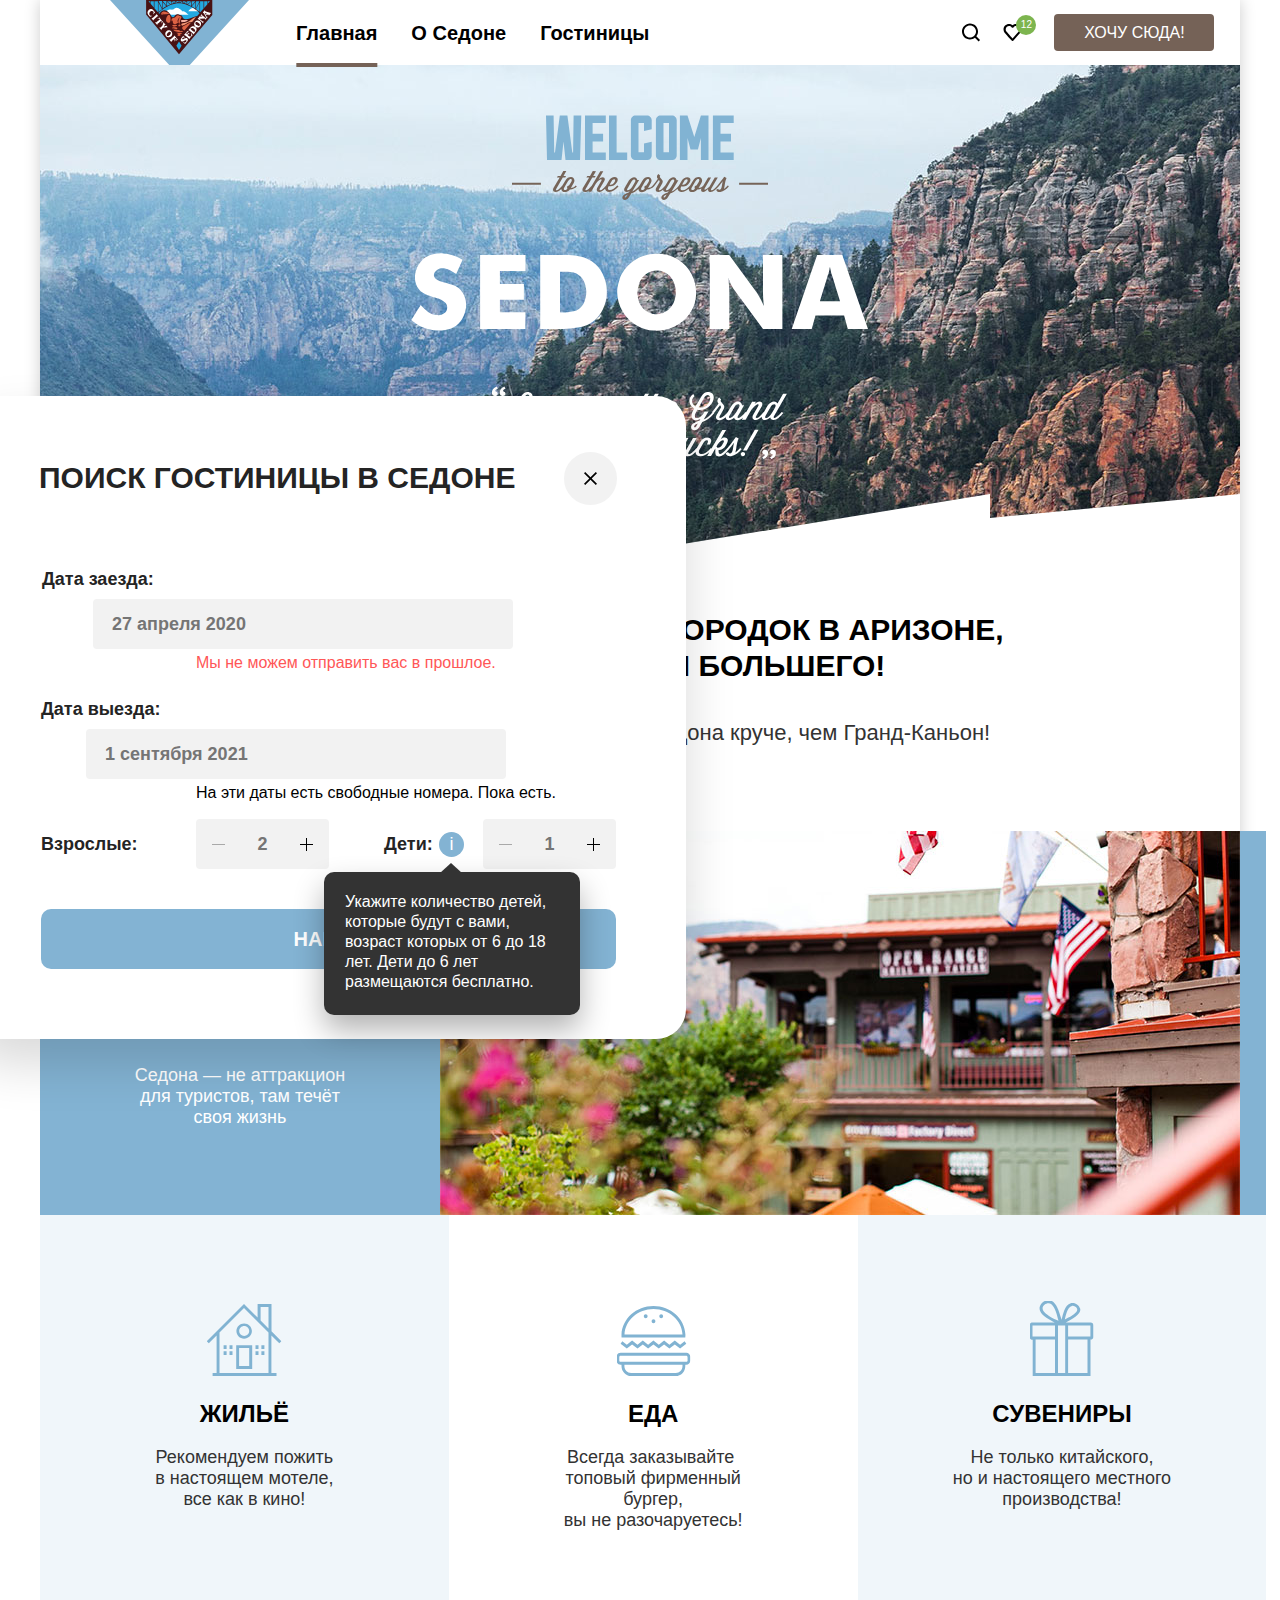
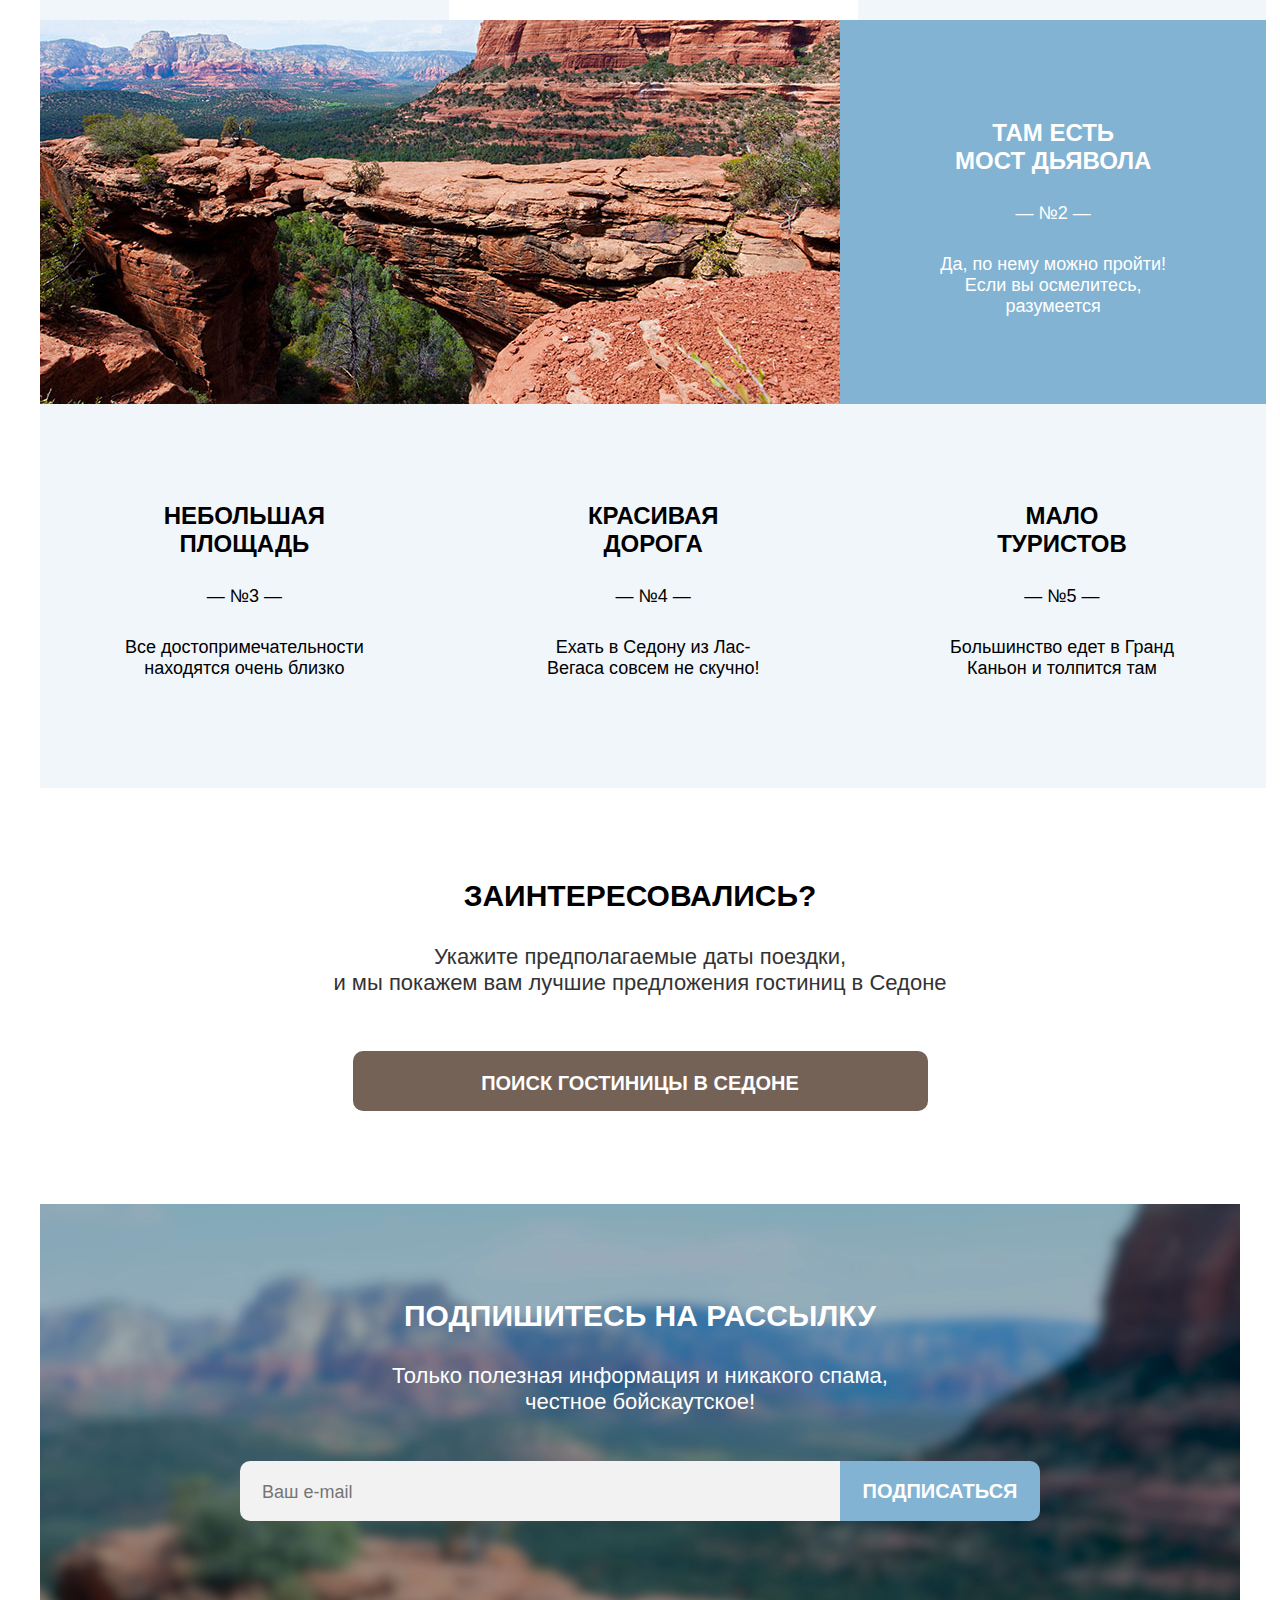
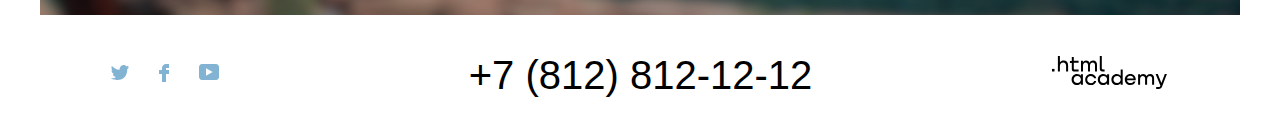
==== commit cbb638fd: "проект Седона 2022" ====
--- a/index.html
+++ b/index.html
@@ -2,279 +2,295 @@
 <html lang="ru">
 
 <head>
-  <meta charset="utf-8">
-  <title>HTML Academy: Седона</title>
-  <link rel= "stylesheet" href="css/styles.css">
+	<meta charset="utf-8">
+	<title>HTML Academy: Седона</title>
+	<link rel="stylesheet" href="css/styles.css">
 </head>
 
-<body>
-  <header class="page-header">
-    <div class="page-header__container container">
-      <a class="page-header__link" href="#">
-        <img class="page-header__logo" src="image/logo.svg" alt="Логотип Sedona" width="139" height="70">
-      </a>
-      <nav class="page-header__navigation navigation">
-        <ul class="navigation__list">
-          <li class="navigation__item">
-            <a class="navigation__link" href="#">Главная</a>
-          </li>
-          <li class="navigation__item">
-            <a class="navigation__link" href="#">О Седоне</a>
-          </li>
-          <li class="navigation__item">
-            <a class="navigation__link" href="#">Гостиницы</a>
-          </li>
-        </ul>
-      </nav>
-      <div class="page-header__user-nav user-nav">
-        <ul class="user-nav__list">
-          <li class="user-nav__item">
-            <input class="user-nav__search" type="image" src="image/search.png" alt="Поиск" width="18,05" height="18,1">
-          </li>
-          <li class="user-nav__item">
-            <input class="user-nav__heart" type="image" src="image/heart.png" alt="Сердце" width="18,05" height="17">
-          </li>
-          <li class="user-nav__item">
-            <button class="user-nav__button">Хочу сюда!</button>
-          </li>
-        </ul>
-      </div>
-    </div>
-  </header>
-  <main class="page-main">
-      <section class="page-main__caption caption">
-        <div class="page-main__container container">
-            <svg class="caption__picture-title" width="458" height="352" viewBox="0 0 458 352" fill="none"
-          xmlns="http://www.w3.org/2000/svg">
-            <path
-            d="M152.3 56.1L149.5 61H146.8L145.9 62.4H148.7L142.6 72.8C141.3 75 142.2 77 144.7 77C146.5 77 148.4 75.7 150.3 73.9C150.3 77.7 155.6 78.4 158.9 74.4H159.6C161.4 74.4 164.2 73.3 165.8 71.5C165.6 71.1 165.1 70.6 164.7 70.5L164.5 70.7C163.1 72.2 161.5 72.9 159.9 72.9L162.7 68.1C164.5 65 162.8 62 160 62C157.7 62 155.9 62.9 154.1 65.9L152.6 68.5L151.4 70.6L151.2 70.8C149 73.3 146.9 75.3 145.6 75.3C144.9 75.3 144.6 74.8 145.3 73.7L151.8 62.5H154.3L155 61H152.5L155.3 56.1H152.3ZM159.8 63.9C160.8 64 161.2 65.2 160.2 66.9L158 70.6H157.9C156.9 70.6 156.1 71.4 156.1 72.4C156.1 72.8 156.2 73.1 156.4 73.4V73.5C155 75.9 151.5 75.5 153.3 72.4L155.6 68.5L157.1 66.1C158 64.5 159.1 63.9 159.8 63.9ZM181.8 56.1L179 61H176.3L175.4 62.4H178.2L172 72.8C170.7 75 171.6 77 174.1 77C175.3 77 176.6 76.4 178 75.4L177.2 76.7H180.2L184.8 68.8C189.4 63 191.5 63.8 190.2 66L186.3 72.7C185 74.9 185.9 76.9 188.4 76.9C190.2 76.9 192.2 75.5 194.1 73.7C194.2 75.6 195.8 76.9 198.2 76.9C201.6 76.9 205 74.3 207.5 71.4C207.3 71 206.8 70.5 206.4 70.4L206.2 70.6C204 73.1 201.2 75.1 199.1 75.1C197.2 75.1 196.1 74 197.5 71.5L197.8 71C199.7 71.8 203.4 71.4 205.7 67.6L206.1 66.9C207.7 64.1 206.2 62.1 203.7 62.1C201.3 62.1 199.3 63.4 198 65.5L195.1 70.5L194.9 70.7C192.7 73.2 190.6 75.2 189.3 75.2C188.6 75.2 188.3 74.7 188.9 73.6L193.3 66.1C194.6 63.8 193.4 62.2 191.7 62.2C190.4 62.2 189 62.9 187.5 64.5L192.3 56.2H189.3L180.9 70.6L180.7 70.8C178.5 73.3 176.4 75.3 175.1 75.3C174.4 75.3 174.1 74.8 174.8 73.7L181.3 62.5H183.8L184.7 61.1H182.2L185 56.2L181.8 56.1ZM203.1 64.3C204.1 64.2 204.6 65.2 203.6 66.9L203.2 67.6C201.8 70 199.8 70 198.7 69.6L200.6 66.2C201.3 65 202.3 64.4 203.1 64.3ZM247.4 58.9C245.7 60.4 245.5 62.1 246.6 63.5L246.9 63.8C245.6 65.7 243.8 68.2 241.8 70.5L241.6 70.7C240.2 72.2 238.6 72.9 237 72.9L239.8 68.1C241.6 65 239.9 62 237.1 62C234.8 62 233 62.9 231.2 65.9L229.7 68.5L228.5 70.6L228.3 70.8C225.8 73.6 223.7 75.5 221.3 76.5L228.1 65.1H226.3C226.3 63.9 225 62.2 223.1 62.2C221.5 62.2 219.2 63.5 217.9 65.6L213.7 72.8C212.4 75 213.3 77 215.8 77C216.6 77 217.7 76.6 218.7 76L217.9 77.4C213.8 78.6 211.3 80.3 211.3 82.5C211.3 85.4 215.7 86 217.9 82.3L220.2 78.4C222.6 77.7 225 76.3 227.4 73.9C227.4 77.7 232.7 78.5 236 74.4H236.7C238.5 74.4 241.3 73.3 242.9 71.5C244.3 69.8 245.5 68.3 247.9 65.1L248.3 65.6C248.7 66.1 248.8 66.7 248.5 67.3L245.3 72.8C244 75 244.9 77 247.4 77C248.9 77 250.6 76 252.2 74.6C252.1 76 253.1 77 254.8 77C255.6 77 256.7 76.6 257.7 76L256.9 77.4C252.8 78.6 250.3 80.3 250.3 82.5C250.3 85.4 254.7 86 256.9 82.3L259.2 78.4C261.7 77.6 264.1 76.2 266.6 73.8C266.7 75.7 268.3 77 270.7 77C273.2 77 275.6 75.6 277.7 73.8C277.6 77.7 283 78.5 286.3 74.4H287C287.9 74.4 289.2 74.1 290.4 73.5C289.6 75.6 290.3 77 292.1 77C293.8 77 295.6 75.5 297.1 74.1C296.8 75.7 297.8 77 299.7 77C302.2 77 305.1 74.4 307.6 71.5C309.3 69.5 310.8 67.5 311.9 66.1C310.7 69.2 311.3 74.8 308.5 74.8C307.5 74.8 307.1 73.7 307.1 73.7L305.2 74.7C305.2 74.7 305.8 77.1 308.5 77.1C308.8 77.1 309.1 77.1 309.3 77H309.4C312.5 76.6 315.5 74.2 317.8 71.6C317.6 71.1 317.1 70.7 316.7 70.6L316.5 70.8C315.4 72 314.2 73.1 312.9 74C313.9 71.2 313.7 66.8 315.5 63L313.2 61.8C312 63.5 309.2 67.4 306.5 70.5L306.3 70.7C304.1 73.2 302 75.2 300.7 75.2C300 75.2 299.7 74.7 300.4 73.6L306.8 62.4H303.8L298.4 71.7C296.1 73.8 294.3 74.9 293.8 74.7C293 74.4 293.8 73.3 294.2 72.6L300.1 62.4H297.1L292.4 70.5L292.2 70.7C290.8 72.2 289.2 72.9 287.6 72.9L290.4 68.1C292.2 65 290.5 62 287.7 62C285.4 62 283.6 62.9 281.8 65.9L280.3 68.5L279.1 70.6L278.9 70.8C276.7 73.3 273.9 75.3 271.8 75.3C269.9 75.3 268.8 74.2 270.2 71.7L270.5 71.2C272.4 72 276.1 71.6 278.4 67.8L278.8 67.1C280.4 64.3 278.9 62.3 276.4 62.3C274 62.3 272 63.6 270.7 65.7L267.8 70.7L267.6 70.9C265.1 73.7 263 75.6 260.6 76.6L267.4 65.2H265.6C265.6 64 264.3 62.3 262.4 62.3C260.8 62.3 258.5 63.6 257.2 65.7L254.3 70.6L254.1 70.8C251.9 73.3 249.8 75.3 248.5 75.3C247.8 75.3 247.5 74.8 248.2 73.7L251.2 68.5C252.2 66.7 251.8 65.6 250.8 64.5L249.1 62.5C248.7 62 248.7 61.4 249.3 60.8L247.4 58.9ZM237.1 63.9C238.1 64 238.6 65.2 237.5 66.9L235.3 70.6H235.2C234.2 70.6 233.4 71.4 233.4 72.4C233.4 72.8 233.5 73.1 233.7 73.4V73.5C232.3 75.9 228.8 75.5 230.6 72.4L232.9 68.5L234.4 66.1C235.3 64.5 236.3 63.9 237.1 63.9ZM287.3 63.9C288.3 64 288.8 65.2 287.7 66.9L285.5 70.6H285.4C284.4 70.6 283.6 71.4 283.6 72.4C283.6 72.8 283.7 73.1 283.9 73.4V73.5C282.5 75.9 279 75.5 280.8 72.4L283.1 68.5L284.6 66.1C285.4 64.5 286.5 63.9 287.3 63.9ZM275.6 64.3C276.6 64.2 277.1 65.2 276.1 66.9L275.7 67.6C274.2 70 272.3 70 271.2 69.6L273.1 66.2C273.8 65 274.8 64.4 275.6 64.3ZM223.2 64.5C224.2 64.5 224.9 65.4 224 66.9L221.7 70.9C219.9 73.8 218 75.2 216.8 75.2C216.1 75.2 215.8 74.7 216.5 73.6L220.7 66.3C221.4 65.1 222.4 64.5 223.2 64.5ZM262.1 64.5C263.1 64.5 263.8 65.4 262.9 66.9L260.6 70.9C258.8 73.8 256.9 75.2 255.7 75.2C255 75.2 254.7 74.7 255.4 73.6L259.6 66.3C260.3 65.1 261.3 64.5 262.1 64.5ZM216.8 79.4L215.4 81.8C214.8 82.9 213.7 82.7 213.7 81.9C213.7 81.2 214.5 80.3 216.8 79.4ZM255.7 79.4L254.3 81.8C253.7 82.9 252.6 82.7 252.6 81.9C252.7 81.2 253.4 80.3 255.7 79.4ZM101 67.8H129.9V69.7H101V67.8ZM328.1 67.8H357V69.7H328.1V67.8Z"
-            fill="#766458" />
-            <path
-            d="M322.7 37.4V45.1H301.9V0.400002H322.7V8H309.5V18.8H320V26.5H309.5V37.4H322.7ZM289.9 0.400002H297.5V45.1H289.9V23.1L286.9 34.5H279.5L276.5 23.1V45.1H268.9V0.400002H276.5L283.3 22L289.9 0.400002ZM258 8H252.5V37.3H258V8ZM261 0.400002C263.5 0.400002 265.7 2.5 265.7 5.1V40.4C265.7 43 263.5 45.1 261 45.1H249.6C247 45.1 244.9 42.9 244.9 40.4V5.1C244.9 2.5 247 0.400002 249.6 0.400002H261ZM233 28.6L240.7 26.8V40.4C240.7 43 238.5 45.1 236 45.1H224.6C222 45.1 219.9 42.9 219.9 40.4V5.1C219.9 2.5 222 0.400002 224.6 0.400002H236C238.5 0.400002 240.7 2.5 240.7 5.1V14.2L233 16V8H227.5V37.3H233V28.6ZM216.2 37.4V45.1H198V0.400002H205.6V37.4H216.2ZM194.8 37.4V45.1H174V0.400002H194.8V8H181.6V18.8H192.1V26.5H181.6V37.4H194.8ZM162.6 0.400002H170.3L169 45.1H154.5L152.5 26.6L150.5 45.1H136L135 0.400002H142.6L143.2 37.4H144L148.8 0.400002H156.4L161.3 37.4H162.1L162.6 0.400002Z"
-            fill="#81B3D3" />
-            <path
-            d="M380.7 213.9L406.1 139.9H431.3L457 213.9H436.8L433.1 200.5H404.5L400.7 213.9H380.7ZM416.4 161.8L408.9 186.3H429L421.5 161.8C421.1 160.6 420.7 159.4 420.3 158.2C420 156.9 419.7 155.7 419.5 154.4C419.3 153.9 419.2 153.5 419.2 153.1C419.1 152.6 419 152.2 419 151.8C418.9 152.2 418.8 152.6 418.7 153.1C418.6 153.5 418.5 153.9 418.5 154.4C418.4 154.6 418.4 154.7 418.4 154.9C418.4 155 418.4 155.1 418.3 155.2C418.1 156.3 417.8 157.5 417.5 158.6C417 159.6 416.7 160.7 416.4 161.8ZM298.7 213.9V139.9H318.2L346.1 177.9C346.8 179 347.5 180.2 348.1 181.4C348.8 182.6 349.5 183.8 350.1 185L351.5 188C352 189 352.4 190 352.9 190.9C352.8 190.1 352.7 189.3 352.6 188.5C352.5 187.7 352.4 186.9 352.4 186.1C352.2 184.5 352.1 182.9 352.1 181.3C352 179.6 352 178 352 176.3V140H371.4V214H352L323.9 175.8C323.1 174.9 322.4 173.8 321.7 172.5C321 171.2 320.3 169.8 319.7 168.4C319.3 167.4 318.8 166.5 318.3 165.5C317.9 164.6 317.6 163.6 317.1 162.7C317.5 165.1 317.8 167.5 318 170C318.2 172.5 318.3 175 318.3 177.4V213.9H298.7ZM210.7 159C214.3 152.4 219.2 147.4 225.6 143.9C232 140.4 238.6 138.7 245.5 138.7C246.4 138.7 247.4 138.7 248.3 138.8C249.3 138.9 250.3 139 251.2 139C254.1 139.4 256.9 140.1 259.7 141.1C262.6 142.1 265.3 143.4 267.8 145C273.3 148.6 277.6 153.3 280.6 159.3C283.6 165.2 285.1 171.3 285.1 177.8C285.1 178.6 285.1 179.4 285 180.2C285 181 284.9 181.7 284.8 182.5C284.6 184.2 284.3 185.8 283.9 187.4C283.5 189 283 190.5 282.4 192C279.1 199.5 274.1 205.4 267.2 209.5C260.3 213.6 253.1 215.7 245.5 215.7C245 215.7 244.4 215.7 243.9 215.6H242.4C239.7 215.4 237.1 214.9 234.5 214.2C231.9 213.5 229.4 212.5 227.1 211.3C220.6 207.9 215.5 203.1 211.8 196.8C208.1 190.5 206.2 183.9 206.2 177.1C206.2 176.1 206.2 175.1 206.3 174.1C206.4 173.1 206.5 172 206.8 171C207.2 169 207.7 166.9 208.4 165C208.8 162.8 209.7 160.9 210.7 159ZM263.5 185.6C263.7 184.8 263.9 184 264.1 183.2C264.3 182.3 264.5 181.5 264.6 180.6C264.7 180.1 264.7 179.5 264.7 179C264.8 178.5 264.8 178 264.8 177.5C264.8 177 264.8 176.6 264.7 176.1V174.7C264.3 171.4 263.3 168.2 261.7 165.1C260.1 162 257.8 159.6 255 157.9C254.2 157.5 253.5 157.2 252.7 156.9C251.9 156.6 251.2 156.3 250.4 156.1C249.6 155.9 248.9 155.8 248.1 155.8C247.3 155.6 246.6 155.6 245.8 155.6C241.9 155.6 238.2 156.8 234.9 159.3C231.6 161.8 229.2 165.1 227.9 169.2L227.7 169.7V170.2C227.5 170.9 227.3 171.7 227.1 172.4C226.9 173.1 226.8 173.8 226.6 174.6L226.4 176.2V178.6C226.4 178.8 226.4 179.1 226.5 179.4C226.7 183.5 228 187.4 230.2 191.1C232.5 194.7 235.7 197.1 239.7 198.3L241.1 198.8C241.6 198.9 242.1 199 242.6 199L244 199.2H245.4C249.5 199.2 253.2 198 256.4 195.6C259.7 193 262.1 189.7 263.5 185.6ZM181.4 207C177.8 209.5 173.8 211.2 169.6 212.1C165.4 213 161 213.6 156.7 213.8C155.5 213.9 154.2 213.9 153 213.9H129.2V139.9H154.3C155.5 139.9 156.7 139.9 157.9 140C162.1 140.2 166.2 140.8 170.2 141.7C174.3 142.6 178.1 144.4 181.5 146.8C185.8 149.8 189.2 153.8 191.6 158.8C194 163.8 195.4 168.9 195.7 174.1C195.8 174.6 195.8 175 195.8 175.5V178.4C195.6 183.9 194.3 189.2 191.9 194.3C189.5 199.4 185.9 203.7 181.4 207ZM149 197.3C149.2 197.3 149.5 197.3 149.7 197.4H150.5C150.8 197.4 151.1 197.4 151.3 197.5H154.4C155.3 197.4 156.1 197.3 156.8 197.3C158.8 197.1 160.8 196.8 162.7 196.3C164.6 195.8 166.4 194.9 167.9 193.9C170.4 192.1 172.2 189.7 173.4 186.7C174.6 183.6 175.3 180.4 175.3 177.1V176.2C175.3 175.9 175.3 175.6 175.2 175.3C175 172.4 174.3 169.5 173.1 166.8C171.9 164 170.2 161.8 168 160.2C166.4 158.9 164.5 158 162.5 157.5C160.5 157 158.5 156.8 156.5 156.7H149V197.3ZM69.1 213.9V139.9H114.5V156H88.9V169H112.9V184.8H88.9V197.3H114.4V213.9H69.1ZM9.70005 190.1C9.80005 190.2 9.80005 190.3 9.80005 190.3C9.90005 190.3 10 190.3 10 190.4C12.1 192.7 14.5 194.9 17.1 196.9C19.7001 198.8 22.8001 199.9 26.2001 200C26.3001 200 26.4 200 26.4 200.1H26.7001C26.8001 200.1 26.9 200.1 26.9 200.2H28.2001C28.6 200.1 28.9001 200 29.2001 200C30.4001 199.8 31.6 199.3 32.7001 198.6C33.9001 197.9 34.8001 197.1 35.4001 196L35.6 195.5L35.8 195C36 194.5 36.1 194 36.1 193.5C36.2 193 36.2001 192.6 36.2001 192.2C36.2001 190.1 35.3001 188.4 33.4001 187C31.7001 185.6 29.7001 184.4 27.6 183.6C26.8001 183.3 26 183.1 25.2001 182.9C24.5 182.7 23.7001 182.5 23 182.3H22.8C22.7 182.2 22.6 182.2 22.6 182.2C18.8001 181.3 15.2 179.8 11.9 177.8C8.60005 175.7 6.30005 172.7 5.00005 168.9C4.80005 168.1 4.50005 167.3 4.30005 166.5C4.10005 165.6 4.00005 164.7 4.00005 163.8C4.00005 163.7 4.00005 163.4 4.00005 163.2V160.4C4.10005 159.8 4.20005 159.2 4.30005 158.5C4.50005 156.9 4.90005 155.4 5.50005 153.9C6.00005 152.4 6.70005 151 7.60005 149.7C10.1 145.6 13.3 142.7 17.1 140.9C21 139.1 25.2001 138.2 29.4 138.2C30.4 138.2 31.4001 138.3 32.4001 138.4C33.5 138.5 34.6001 138.6 35.7001 138.7C38.5 139.2 41.3001 140 43.9001 141C46.7001 142.1 49.2 143.4 51.6 144.8L45.2001 159.1C43.1001 157.6 40.9 156.2 38.6 155C36.3 153.8 33.8 153.3 31.1 153.3H30.2001C28.4001 153.5 26.8001 154.3 25.2001 155.7C23.7001 157 22.9 158.4 22.9 160V160.7C23 160.9 23.1 161.2 23.2001 161.4C23.4001 161.9 23.6 162.4 24 162.9C24.4 163.4 24.8 163.8 25.3 164.2C26.2 164.9 27.4 165.6 29 166.2C30.6 166.7 32.3 167.3 34.1 167.8C35.6 168.2 37 168.6 38.4001 169C39.8001 169.3 41 169.6 41.9001 169.9C46.2001 171.4 49.5 174 51.7001 177.7C53.9001 181.3 55 185.1 55.1 189.1V189.7C55.1 190.2 55.1 190.6 55 191.1V192.4C54.5 196.4 53.2 200.3 51.1 203.9C49 207.5 46.2 210.3 42.6 212.3C41.3 212.9 39.9001 213.5 38.5 213.9C37.1 214.3 35.7001 214.6 34.3 214.9C33.2001 215.1 32 215.3 30.8 215.4C29.7 215.6 28.6 215.6 27.4 215.6H26C21.4 215.4 16.8 214.4 12.3 212.6C7.80005 210.7 3.80005 208.1 0.300049 204.9L9.70005 190.1ZM351.3 337.2C351.3 336.9 351.4 336.6 351.5 336.3C351.6 336 351.8 335.7 352 335.5C352.2 335.3 352.5 335.1 352.8 334.9C353.1 334.8 353.5 334.7 353.9 334.7C354.4 334.7 354.8 334.8 355.2 335C355.6 335.2 356 335.4 356.3 335.7C356.5 336 356.7 336.3 356.9 336.7C357 337.1 357.1 337.5 357.1 338C357.1 338.9 356.9 339.6 356.6 340.4C356.3 341.1 355.9 341.8 355.3 342.3C355 342.6 354.8 342.8 354.5 343C354.2 343.2 353.9 343.4 353.6 343.5C353.3 343.6 353.1 343.8 352.9 343.9C352.8 344 352.7 344 352.5 344.1L351.1 342.1C351.3 342 351.6 341.9 351.9 341.7C352.2 341.6 352.5 341.4 352.8 341.2C353.1 341 353.3 340.7 353.5 340.4C353.7 340.1 353.8 339.8 353.8 339.4C353.2 339.4 352.6 339.2 352.1 338.8C351.5 338.5 351.3 338 351.3 337.2ZM359.1 337.2C359.1 336.9 359.2 336.6 359.3 336.3C359.4 336 359.6 335.7 359.8 335.5C360 335.3 360.3 335.1 360.6 334.9C360.9 334.8 361.3 334.7 361.7 334.7C362.2 334.7 362.6 334.8 363 335C363.4 335.2 363.8 335.4 364.1 335.7C364.3 336 364.5 336.3 364.7 336.7C364.8 337.1 364.9 337.5 364.9 338C364.9 338.8 364.8 339.6 364.4 340.4C364.1 341.1 363.7 341.8 363.1 342.3C362.8 342.6 362.6 342.8 362.3 343C362 343.2 361.7 343.4 361.4 343.5C361.1 343.6 360.9 343.8 360.7 343.9C360.6 344 360.5 344 360.3 344.1L359 342.1C359.2 342 359.5 341.9 359.8 341.7C360.1 341.6 360.4 341.4 360.7 341.2C361 341 361.2 340.7 361.4 340.4C361.6 340.1 361.7 339.8 361.7 339.4C361.1 339.4 360.5 339.2 360 338.8C359.3 338.5 359.1 338 359.1 337.2ZM94.5 278.5C94.5 278.8 94.4 279.1 94.3 279.4C94.2001 279.7 94 280 93.8 280.2C93.3 280.7 92.6 281 91.9 281C91.5 281 91 280.9 90.6 280.7C90.2 280.5 89.8 280.3 89.5 280C89.2 279.7 89 279.3 88.9 279C88.8 278.6 88.7 278.2 88.7 277.7C88.7 276.8 88.9 276.1 89.2 275.3C89.5 274.6 89.9 273.9 90.5 273.4C90.8 273.1 91 272.9 91.3 272.7C91.6001 272.5 91.9 272.3 92.2 272.2C92.5 272.1 92.7001 271.9 92.9 271.8C93.1 271.7 93.2001 271.7 93.3 271.6L94.6 273.6C94.3 273.7 94 273.8 93.8 274C93.5 274.1 93.2001 274.3 92.9 274.5C92.6 274.7 92.4 275 92.2 275.3C92 275.6 91.9 275.9 91.9 276.3C92.6 276.3 93.1 276.5 93.6 276.9C94.3 277.3 94.5 277.8 94.5 278.5ZM86.7 278.5C86.7 279.1 86.5 279.7 86 280.2C85.8 280.4 85.5 280.6 85.2 280.8C84.9 280.9 84.5 281 84.1 281C83.7 281 83.2001 280.9 82.8 280.7C82.4 280.5 82 280.3 81.7 280C81.4 279.7 81.2 279.3 81.1 279C81 278.6 80.9 278.2 80.9 277.7C80.9 276.8 81.1 276.1 81.4 275.3C81.7001 274.6 82.1 273.9 82.7 273.4C82.9 273.2 83.2 272.9 83.5 272.7C83.8 272.5 84.1 272.3 84.4 272.2C84.7001 272.1 84.9 271.9 85.1 271.8C85.3 271.7 85.4 271.7 85.5 271.6L86.8 273.6C86.6001 273.7 86.3 273.8 86 274C85.7 274.1 85.4 274.3 85.1 274.5C84.8 274.7 84.6 275 84.4 275.3C84.2001 275.6 84.1 275.9 84.1 276.3C84.8 276.3 85.3 276.5 85.8 276.9C86.4 277.3 86.7 277.8 86.7 278.5ZM332 335.4H335.8L347.6 314.8H343.8L332 335.4ZM331.9 336.9C330.7 336.9 329.7 337.9 329.7 339.1C329.7 340.3 330.6 341.3 331.9 341.3C333.1 341.3 334.1 340.4 334.1 339.1C334.1 337.8 333.1 336.9 331.9 336.9ZM305.5 331.4L306.6 329.5C311 323.4 313.9 325.1 312.6 327.4L310.8 330.5C309.7 332.4 306.3 333.8 305.5 331.4ZM330.6 334.3C330.4 333.7 329.7 333.1 329.2 333L328.9 333.3C327.6 334.9 326 336.2 324.4 337.4C325.6 333.8 325.3 328.3 327.7 323.4L324.9 321.9C323.3 324 319.9 329 316.5 333L316.2 333.3C313.5 336.5 310.8 339 309.2 339C308.4 339 307.6 338.2 307.6 336.5V334.9C310.3 335.2 313.1 333.5 314.8 330.4L315.8 328.7C319.3 322.7 313.6 320.7 309.7 324.2L315.1 314.9H311.3L300.5 333.6C300.3 333.4 300.1 333.3 299.8 333.1L299.5 333.4C296.8 336.6 293.3 339.1 290.6 339.1C288.3 339.1 286.9 337.6 288.6 334.6L292.5 327.8C294.7 324.1 298.5 324.7 296.3 328.6L295.8 329.5H298.9L299.4 328.6C301.4 325.1 299.5 322.5 296.4 322.5C293.3 322.5 290.9 324.1 289.3 326.9L285.6 333.3C285.5 333.3 285.4 333.2 285.4 333.2L285.1 333.5C282.4 336.7 279.7 339.2 278.1 339.2C277.3 339.2 276.8 338.6 277.7 337.1L285.8 323H282L275.3 334.7C272.4 337.3 270.2 338.8 269.5 338.4C268.6 338 269.5 336.6 270 335.8L277.4 322.9H273.6L266.3 335.6C265.5 336.3 263.9 337 263.1 337.5C264.3 333.9 264 328.4 266.4 323.5L263.6 322C262 324.1 253.3 335.7 249.9 339.7C250.2 340.2 250.8 340.6 251.3 341C253.4 338.5 260.6 329.3 262 327.5C260.5 331.4 261.3 338.5 257.7 338.5C256.4 338.5 255.9 337.1 255.9 337.1L253.5 338.3C253.5 338.3 254.2 341.3 257.6 341.3C258 341.3 258.3 341.3 258.7 341.2H258.8C260.7 340.9 263.4 340.1 265.2 338.8C265.2 340.3 266.1 341.3 267.7 341.3C269.8 341.3 272.1 339.4 273.9 337.7C273.5 339.7 274.7 341.3 277.1 341.3C279.4 341.3 282.1 339.4 284.5 336.9C284.5 339.4 286.5 341.3 289.6 341.3C292.7 341.3 295.7 339.6 298.3 337.3L296.2 341H300L304.3 333.5V336.5C304.3 339.7 304.9 341.4 308 341.4C311.1 341.4 314.7 338.1 317.8 334.4C319.9 331.9 321.8 329.3 323.2 327.5C321.7 331.4 322.5 338.5 318.9 338.5C317.6 338.5 317.1 337.1 317.1 337.1L314.7 338.3C314.7 338.3 315.4 341.3 318.8 341.3C319.2 341.3 319.5 341.3 319.9 341.2H320C324 340.7 327.8 337.6 330.6 334.3ZM216 333.2H215.8C214.6 333.2 213.6 334.2 213.6 335.5C213.6 336 213.7 336.4 214 336.8V336.9C212.2 339.9 207.9 339.4 210.1 335.4L213 330.4L214.8 327.3C217.5 322.8 221.1 324.6 218.8 328.5L216 333.2ZM190.6 347.4C189.8 348.8 188.5 348.6 188.5 347.6C188.5 346.6 189.4 345.5 192.3 344.4L190.6 347.4ZM161.8 333.6C159.5 337.2 157.3 338.9 155.7 338.9C154.9 338.9 154.4 338.3 155.3 336.8L160.6 327.6C162.6 324.1 166.7 325 164.8 328.4L161.8 333.6ZM149.8 318.9C150.9 317 152.2 316.1 153.2 316.1C154.6 316.1 155.3 317 155.3 318.4C155.3 321.9 150.9 329.2 145.1 328.3H144.3L149.8 318.9ZM242.6 333L242.3 333.3C239.6 336.5 236.9 339 235.3 339C234.5 339 234 338.4 234.9 336.9L240.3 327.3C241.9 324.4 240.4 322.4 238.3 322.4C236.7 322.4 235 323.3 233.1 325.2L234.5 322.7H230.7L224.6 333.2C224.4 333.1 224.3 333 224.1 332.9L223.8 333.2C222.1 335.1 220 336 218.1 336L221.7 329.9C224 325.9 221.9 322.2 218.3 322.2C215.4 322.2 213.1 323.4 211 327.1L209.1 330.3L207.5 333.1C207.4 333 207.3 333 207.2 332.9L206.9 333.2C203.8 336.8 201.1 339.1 198.1 340.4L208.5 322.7H204.7L198 334.3C195.1 337 192.8 338.5 192.1 338.2C191.2 337.8 192.1 336.4 192.6 335.6L200 322.7H196.2L190.2 333.1C190.1 333 190 333 189.9 332.9L189.6 333.2C186.9 336.4 184.2 338.9 182.6 338.9C181.8 338.9 181.3 338.3 182.2 336.8L187.6 327.2C189.2 324.3 187.7 322.3 185.6 322.3C184 322.3 182.3 323.2 180.4 325.1L181.8 322.6H178L172 333C171.9 332.9 171.8 332.9 171.6 332.8L171.3 333.1C168.6 336.3 165.9 338.8 164.3 338.8C163.5 338.8 163 338.2 163.9 336.7L170 326H167.9C168 324.4 166.4 322.2 163.9 322.2C161.9 322.2 159 323.8 157.4 326.6L153.5 333.3C153.2 333.1 152.9 332.9 152.7 332.8L152.4 333.1C149.7 336.3 147.6 338.8 143.8 338.8C141.2 338.8 139.7 336.2 141.9 332.4L143 330.5C143.7 330.6 144.4 330.7 145.1 330.7C149.1 330.7 153.7 328.6 156.7 323.4C157.8 321.5 158.2 319.8 158.2 318.3C158.2 314.9 156 312.7 153.2 312.7C151.1 312.7 148.7 314.2 147 317.1L141.1 327.2C138.9 326 137.7 323.9 137.7 321.8C137.7 320.1 138.5 318.3 140.1 317L138.9 314.8C136.2 316.7 135 319.3 135 321.8C135 324.8 136.7 327.7 139.8 329.3L138.7 331.3C136 335.9 137.6 341 142.9 341C147.1 341 149 339.1 151.6 336.6C150.8 339 152 341 154.6 341C156.1 341 158 340 159.8 338.5C160 340 161.1 341 163.1 341C164.9 341 166.9 339.9 168.8 338.2L167.4 340.6H171.2L177 330.5C182.8 323.3 185.4 324.2 183.7 327L178.8 335.5C177.2 338.3 178.3 340.9 181.4 340.9C183.4 340.9 185.7 339.5 187.8 337.5C187.3 339.6 188.3 340.9 190.2 340.9C192 340.9 194.1 339.4 195.8 337.9L193.7 341.5C188.6 343 185.4 345.1 185.4 348C185.4 351.6 191 352.4 193.7 347.7L196.6 342.7C199.8 341.7 202.9 339.7 206.1 336.5C205.6 341.8 212.6 343 216.8 337.6H217.6C219 337.6 220.8 337.1 222.5 336.1L220 340.5H223.8L229.6 330.4C235.4 323.2 238 324.1 236.3 326.9L231.4 335.4C229.8 338.2 230.9 340.8 234 340.8C237.1 340.8 240.7 337.5 243.8 333.8C243.7 333.8 243.1 333.2 242.6 333ZM361.2 297.4C358.9 301.1 356.6 302.9 355 302.9C354.2 302.9 353.7 302.3 354.6 300.8L359.9 291.6C361.9 288.1 366 289 364.1 292.4L361.2 297.4ZM325 297.6C322.7 301.2 320.5 302.9 318.9 302.9C318.1 302.9 317.6 302.3 318.5 300.8L323.8 291.6C325.8 288.1 329.9 289 328 292.4L325 297.6ZM285.1 311.4C284.3 312.8 283 312.6 283 311.6C283 310.6 283.9 309.5 286.8 308.4L285.1 311.4ZM293.1 282.9C294.2 281 295.5 280.1 296.5 280.1C302.5 280.1 298 294.5 288.4 292.3H287.6L293.1 282.9ZM370.8 297L370.5 297.3C367.8 300.5 365.1 303 363.5 303C362.7 303 362.2 302.4 363.1 300.9L375.9 278.8H372.1L366.5 288.4C365.8 287.3 364.6 286.4 363 286.4C361 286.4 358.1 288 356.5 290.8L352.8 297.2C352.7 297.2 352.6 297.1 352.6 297.1L352.3 297.4C349.6 300.6 347.3 303.1 345.6 303.1C344.8 303.1 344.3 302.5 345.2 301L350.7 291.4C352.3 288.5 350.8 286.5 348.7 286.5C347.1 286.5 345.4 287.4 343.5 289.3L344.9 286.8H341.1L335.1 297.2C335 297.1 334.9 297.1 334.7 297L334.4 297.3C331.7 300.5 329 303 327.4 303C326.6 303 326.1 302.4 327 300.9L333.1 290.2H331C331.1 288.6 329.5 286.4 327 286.4C325 286.4 322.1 288 320.5 290.8L316.8 297.1L316.6 297.3C313.9 300.5 310.8 303 309.2 303C308.4 303 307.9 302.4 308.8 300.9L312.6 294.3C313.9 292 313.3 290.7 312.1 289.2L310 286.7C309.5 286 309.5 285.2 310.2 284.5L308.2 282.4C306.1 284.3 305.9 286.5 307.2 288.2L307.5 288.6C305.8 291 303.6 294.2 301.1 297.1C301.2 297.2 301.3 297.3 301.4 297.4C298.3 301 295.6 303.3 292.7 304.6L297.5 296.4H293.7L293.3 297.1C291.3 300.6 289 303.1 286.1 303.1C283.5 303.1 283.1 300.5 285.3 296.7L286.4 294.8C287.1 294.9 287.8 295 288.5 295C301.9 295 308.4 277 296.6 277C294.5 277 292.1 278.5 290.4 281.4L284.5 291.5C282.3 290.3 281.1 288.2 281.1 286.1C281.1 284.4 281.9 282.6 283.5 281.3L282.3 279.1C279.6 281 278.4 283.6 278.4 286.1C278.4 289.1 280.1 292 283.2 293.6L282.1 295.6C279.4 300.2 279.9 305.3 285.3 305.3C286.9 305.3 288.2 304.8 289.4 304.1L288.4 305.8C283.3 307.4 280.1 309.4 280.1 312.3C280.1 315.9 285.7 316.7 288.4 312L291.3 307C295.2 305.8 299.1 303.1 303.2 298.3C303.1 298.2 303.1 298.1 303 297.9C304.7 295.9 306.1 294 309 290.2L309.5 290.8C310 291.4 310.2 292.2 309.7 292.9L305.7 299.8C304.1 302.6 305.2 305.2 308.3 305.2C310.2 305.2 312.6 304 314.7 302.2C314.7 303.9 315.8 305.2 318 305.2C319.5 305.2 321.4 304.2 323.2 302.7C323.4 304.2 324.5 305.2 326.5 305.2C328.3 305.2 330.3 304.1 332.2 302.4L330.8 304.8H334.6L340.4 294.7C346.2 287.5 348.8 288.4 347.1 291.2L342.2 299.7C340.6 302.5 341.7 305.1 344.8 305.1C346.8 305.1 348.6 303.7 350.8 301.8C350.6 303.7 351.8 305.1 354.1 305.1C355.6 305.1 357.5 304.1 359.3 302.6C359.5 304.1 360.6 305.1 362.6 305.1C365.7 305.1 369.3 301.8 372.4 298.1C371.9 297.8 371.3 297.2 370.8 297ZM258.5 291.7C260.7 288 264.5 288.6 262.3 292.5L261.8 293.4C260 296.5 257.5 296.4 256.1 295.9L258.5 291.7ZM255.5 305.3C259.8 305.3 264 302 267.2 298.3C266.9 297.8 266.3 297.2 265.8 297L265.5 297.3C262.8 300.5 259.3 303 256.6 303C254.3 303 252.9 301.5 254.6 298.5L255 297.8C257.4 298.8 262 298.3 264.8 293.4L265.3 292.5C267.3 289 265.4 286.4 262.3 286.4C259.3 286.4 256.8 288 255.2 290.8L251.5 297.1C251.5 297.1 251.4 297.1 251.4 297L251.1 297.3C248.4 300.5 245.7 303 244.1 303C243.3 303 242.8 302.4 243.7 300.9L249.1 291.3C250.7 288.4 249.2 286.4 247.1 286.4C245.5 286.4 243.7 287.3 241.8 289.3L247.8 278.8H244L233.3 297.3C233.2 297.2 233 297.1 232.9 297L232.6 297.3C229.9 300.5 227.2 303 225.6 303C224.8 303 224.3 302.4 225.2 300.9L233.3 286.8H236.4L237.5 285H234.4L238 278.8H234.2L230.6 285H227.2L226.1 286.8H229.5L221.9 300C220.3 302.8 221.4 305.4 224.5 305.4C226.4 305.4 228.4 304.2 230.4 302.4L228.9 305H232.7L238.4 295C244.2 287.7 246.8 288.6 245.2 291.4L240.3 299.9C238.7 302.7 239.8 305.3 242.9 305.3C245.2 305.3 247.7 303.5 250.2 301.1C250.4 303.5 252.4 305.3 255.5 305.3ZM128 291.7C130.2 288 134 288.6 131.8 292.5L131.3 293.4C129.5 296.5 127 296.4 125.6 295.9L128 291.7ZM151.1 300.9L156.4 291.7C158.4 288.2 162.5 289.1 160.6 292.5L157.7 297.7C155.4 301.3 153.2 303 151.6 303C150.7 302.9 150.2 302.4 151.1 300.9ZM205.1 291.7C207.3 288 211.1 288.6 208.9 292.5L208.4 293.4C206.6 296.5 204.2 296.4 202.7 295.9L205.1 291.7ZM147.3 301.2C146.7 303.4 147.9 305.3 150.4 305.3C151.9 305.3 153.8 304.3 155.6 302.8C155.8 304.3 156.9 305.3 158.9 305.3C160.9 305.3 163.1 303.9 165.3 302C164.9 304 165.8 305.3 167.7 305.3C169.8 305.3 172.1 303.4 173.9 301.7C173.5 303.7 174.7 305.3 177.1 305.3C180.2 305.3 183.8 302 186.9 298.3C186.9 298.3 186.8 298.2 186.8 298.1C188.9 295.7 190.7 293.1 192 291.3C190.5 295.2 191.3 302.3 187.7 302.3C186.4 302.3 185.9 300.9 185.9 300.9L183.5 302.1C183.5 302.1 184.2 305.2 187.6 305.2C188 305.2 188.3 305.2 188.7 305.1H188.8C191.6 304.7 194.3 303 196.7 300.9C196.8 303.4 198.7 305.2 201.8 305.2C206.1 305.2 210.3 301.9 213.5 298.2C213.2 297.7 212.6 297.1 212.1 296.9L211.8 297.2C209.1 300.4 205.6 302.9 202.9 302.9C200.6 302.9 199.2 301.4 200.9 298.4L201.3 297.7C203.7 298.7 208.3 298.2 211.1 293.3L211.6 292.4C213.6 288.9 211.7 286.3 208.6 286.3C205.5 286.3 203.1 287.9 201.5 290.7L197.8 297H197.7L197.4 297.3C196.1 298.9 194.5 300.2 192.9 301.4C194.1 297.8 193.8 292.3 196.2 287.4L193.4 285.9C191.8 288 188.4 293 185 297L185.1 297.1L185 297.3C182.3 300.5 179.6 303 178 303C177.2 303 176.7 302.4 177.6 300.9L185.7 286.8H181.9L175.2 298.5C172.3 301.1 170.1 302.6 169.4 302.2C168.5 301.8 169.4 300.4 169.9 299.6L177.3 286.7H173.5L167.5 297.1C167.4 297 167.3 297 167.2 296.9L166.9 297.2C164.2 300.4 161.5 302.9 159.9 302.9C159.1 302.9 158.6 302.3 159.5 300.8L165.6 290.1H163.5C163.6 288.5 162 286.3 159.5 286.3C157.5 286.3 154.6 287.9 153 290.7L149.2 297.3C149 297.2 148.8 297 148.6 296.9L148.3 297.2C145.6 300.4 142.4 302.9 139.8 302.9C137.5 302.9 136.1 301.4 137.8 298.4L141.7 291.6C143.9 287.9 147.7 288.5 145.5 292.4L145 293.3H148.1L148.6 292.4C150.6 288.9 148.7 286.3 145.6 286.3C142.5 286.3 140.5 287.9 138.9 290.7L135.1 297.1C135 297 134.9 297 134.8 296.9L134.5 297.2C131.8 300.4 128.6 302.9 125.9 302.9C123.6 302.9 122.2 301.4 123.9 298.4L124.3 297.7C126.7 298.7 131.3 298.2 134.1 293.3L134.6 292.4C136.6 288.9 134.7 286.3 131.6 286.3C128.5 286.3 126.1 287.9 124.5 290.7L120.5 297.5C118.1 301.5 120.2 305.2 124.6 305.2C127.9 305.2 130.6 303.2 133.4 300.6C133.3 303.2 135.3 305.2 138.5 305.2C141.9 305.3 144.6 303.5 147.3 301.2ZM110.4 287.2L113.5 282C116.3 277.2 119.8 280 117.9 283.6C116.4 286.3 114.3 287.2 110.4 287.2ZM106.3 304.5C104 304.5 102.3 304 100.9 303.2C101.6 302.4 102.2 301.5 102.8 300.5L109.2 289.5L110.2 289.6C119 291.4 115.5 304.5 106.3 304.5ZM115.7 289C123.3 286.4 123.9 276.9 116.4 276.9C114.3 276.9 111.9 278.4 110.2 281.3L100 298.9C99.6 299.7 99.1 300.4 98.5 301C95.9 297.4 96.6001 292 100.3 289.7L98.8 287.8C90.9 292.8 93.2001 307.4 106.4 307.4C117.7 307.4 122.9 293.8 115.7 289Z"
-            fill="white" />
-          </svg>
-          <svg class="caption__picture-pattern" width="1200" height="57" viewBox="0 0 1200 57" fill="none"
-          xmlns="http://www.w3.org/2000/svg">
-          <path d="M0 57V0L250 24V0L600 57L950 0V24L1200 0V57H0Z" fill="white" />
-          </svg>
-          <img class="caption__picture" src="image/index-background.png" alt="Фон сайта" width="1200" height="485">
-          <p class="caption__title">Седона — небольшой городок в Аризоне,заслуживающий большего!</p>
-          <p class="caption__text">Рассмотрим 5 причин, по которым Седона круче, чем Гранд-Каньон!</p>
-        </div>
-      </section>
-      <section class="page-main__content content">
-        <div class="content__container container">
-        <ul class="content__list">
-          <li class="content__item">
-            <div class="content__description content__description--color description">
-              <div class="description__block">
-                <h2 class="description__title">Настоящий городок</h2>
-                <p class="description__text">— №1 —</p>
-                <p class="description__text">Седона — не аттракцион для туристов, там течёт своя жизнь</p>
-              </div>
-              <img class="description__picture" src="image/photo1.png" alt="НАСТОЯЩИЙ ГОРОДОК" width="800" height="384">
-            </div>
-            <ul class="service-list service">
-              <li class="service__item">
-                <svg width="75" height="72" viewBox="0 0 75 72" fill="none" xmlns="http://www.w3.org/2000/svg">
-                  <path d="M29.7 65H45.7V41.2H29.7C29.7 41.2 29.7 65 29.7 65ZM32.5999 44.0999H42.7V62.0999H32.5999V44.0999Z"
-                    fill="#81B3D2" />
-                  <path
-                    d="M72.8 39.3L74.9 37.2L65 27.3V0H51.0999V13.6L37.5 0L0.199951 37.2L2.29995 39.3L10.1 31.5V69.1H6.09995V72H70V69.1H64.9V31.5L72.8 39.3ZM62 69.1H13V28.5L37.5 4.1L62 28.5V69.1ZM62 24.4L54.0999 16.5V2.9H62V24.4Z"
-                    fill="#81B3D2" />
-                  <path
-                    d="M29.8999 27.1C29.8999 31.4 33.3999 34.8 37.5999 34.8C41.8999 34.8 45.3999 31.3 45.3999 27.1C45.3999 22.8 41.8999 19.4 37.5999 19.4C33.3999 19.4 29.8999 22.8 29.8999 27.1ZM37.6999 22.1C40.3999 22.1 42.6999 24.3 42.6999 27C42.6999 29.7 40.4999 31.9 37.6999 31.9C34.9999 31.9 32.6999 29.7 32.6999 27C32.6999 24.3 34.8999 22.1 37.6999 22.1Z"
-                    fill="#81B3D2" />
-                  <path d="M20.1 41.2H17.1V45.0999H20.1V41.2Z" fill="#81B3D2" />
-                  <path d="M26 41.2H23V45.0999H26V41.2Z" fill="#81B3D2" />
-                  <path d="M20.1 47.2H17.1V51.0999H20.1V47.2Z" fill="#81B3D2" />
-                  <path d="M26 47.2H23V51.0999H26V47.2Z" fill="#81B3D2" />
-                  <path d="M52 41.2H49V45.0999H52V41.2Z" fill="#81B3D2" />
-                  <path d="M57.8999 41.2H54.8999V45.0999H57.8999V41.2Z" fill="#81B3D2" />
-                  <path d="M52 47.2H49V51.0999H52V47.2Z" fill="#81B3D2" />
-                  <path d="M57.8999 47.2H54.8999V51.0999H57.8999V47.2Z" fill="#81B3D2" />
-                </svg>
-                <h2 class="service__title">Жилье</h2>
-                <p class="sercive__text">Рекомендуем пожить в настоящем мотеле, все как в кино!</p>
-              </li>
-              <li class="service__item">
-                <svg width="74" height="70" viewBox="0 0 74 70" fill="none" xmlns="http://www.w3.org/2000/svg">
-                  <path
-                    d="M69.9 46.7H59.3H14.6H4.1C1.8 46.7 0 48.6 0 51V54.5C0 56.9 1.9 58.7999 4.1 58.7999H5V59.9C5 65.4 9.3 70 14.6 70H59.2C64.5 70 68.8 65.5 68.8 59.9V58.7999H69.7C72 58.7999 73.8 56.9 73.8 54.5V51C74 48.7 72.1 46.7 69.9 46.7ZM66 59.9C66 63.8 63 66.9 59.3 66.9H14.6C10.9 66.9 7.9 63.7 7.9 59.9V58.7999H66V59.9ZM71.1 54.5C71.1 55.2 70.5 55.7999 69.9 55.7999H68.9H66H8H5H4C3.3 55.7999 2.8 55.2 2.8 54.5V51C2.8 50.3 3.4 49.7 4 49.7H7.7H14.6H59.2H66.1H69.8C70.5 49.7 71 50.3 71 51C71.1 51 71.1 54.5 71.1 54.5Z"
-                    fill="#81B3D2" />
-                  <path
-                    d="M15.6 38.4L21 42.5L26.3 38.4L31.6 42.5L36.9 38.4L42.3 42.5L47.6 38.4L52.9 42.5L58.3 38.4L63.6 42.5L69.8 37.8L68.1 35.3L63.6 38.7L58.3 34.6L52.9 38.7L47.6 34.6L42.3 38.7L36.9 34.6L31.6 38.7L26.3 34.6L21 38.7L15.6 34.6L10.3 38.7L5.79998 35.3L4.09998 37.8L10.3 42.5L15.6 38.4Z"
-                    fill="#81B3D2" />
-                  <path
-                    d="M8 31.5H65.9H68.8C68.8 30.9 68.9 30.3 68.9 29.6C68.9 29.2 68.9 28.8 68.9 28.4C68.2 12.7 54.2 0 37 0C19.7 0 5.7 12.7 5 28.5C5 28.9 5 29.3 5 29.7C5 30.3 5 31 5.1 31.6H8V31.5ZM37 3C52.6 3 65.4 14.3 66 28.5H8C8.6 14.4 21.4 3 37 3Z"
-                    fill="#81B3D2" />
-                  <path
-                    d="M37 17.3C38.0493 17.3 38.9 16.4046 38.9 15.3C38.9 14.1955 38.0493 13.3 37 13.3C35.9506 13.3 35.1 14.1955 35.1 15.3C35.1 16.4046 35.9506 17.3 37 17.3Z"
-                    fill="#81B3D2" />
-                  <path
-                    d="M29.2001 12.2C30.2494 12.2 31.1 11.3045 31.1 10.2C31.1 9.09538 30.2494 8.19995 29.2001 8.19995C28.1507 8.19995 27.3 9.09538 27.3 10.2C27.3 11.3045 28.1507 12.2 29.2001 12.2Z"
-                    fill="#81B3D2" />
-                  <path
-                    d="M44.7001 12.2C45.7494 12.2 46.6 11.3045 46.6 10.2C46.6 9.09538 45.7494 8.19995 44.7001 8.19995C43.6507 8.19995 42.8 9.09538 42.8 10.2C42.8 11.3045 43.6507 12.2 44.7001 12.2Z"
-                    fill="#81B3D2" />
-                </svg>
-                <h2 class="service__title">Еда</h2>
-                <p class="sercive__text">Всегда заказывайте топовый фирменный бургер, вы не разочаруетесь!</p>
-              </li>
-              <li class="service__item">
-                <svg width="64" height="76" viewBox="0 0 64 76" fill="none" xmlns="http://www.w3.org/2000/svg">
-                  <g clip-path="url(#clip0_18711_549)">
-                    <path
-                      d="M61.1 22.5H61H36.3C50.1 15.6 51.2 11.2 50.7 8.79997C49.5 4.79997 45 1.79997 40.7 3.39997C35.1 5.49997 33.6 13.8 32.1 19.8C30.1 13.7 28.3 5.99997 23.9 2.09997C22.6 0.999966 20.8 -0.200034 18.1 0.0999663C14.1 0.499966 8.3 5.49997 10.6 11.1C12.9 16.5 20.3 19.9 25.2 22.6H3.2H2.9C1.3 22.6 0 23.9 0 25.5V36.8C0 38.4 1.3 39.7 2.9 39.7H3.2V73V75.4V76H61V75.5V73V39.6H61.1C62.7 39.6 64 38.3 64 36.7V25.4C64 23.8 62.7 22.5 61.1 22.5ZM42.4 5.89997C44.5 5.59997 47.4 7.19997 47.7 9.09997C48.1 11.9 44.3 14.4 42.6 15.5C40.1 17.2 37.7 18.1 35.3 19.6C36.2 15.9 37.8 6.59997 42.4 5.89997ZM19.5 15.9C17.3 14.4 13 11.5 13.1 8.09997C13.2 4.49997 18.8 1.49997 21.9 4.19997C25.8 7.59997 27.6 15.3 29 20.8C25.8 19.3 22.7 18 19.5 15.9ZM25.5 73H6.1V39.6H25.5V73ZM25.5 36.5H3V25.5H25.5V36.5ZM35.7 36.5V39.5V73H28.5V39.6V36.6V25.6H35.7V36.5ZM58 73H38.6V39.6H58V73ZM60.9 36.5H38.6V25.5H60.9V36.5Z"
-                      fill="#81B3D2" />
-                  </g>
-                  <defs>
-                    <clipPath id="clip0_18711_549">
-                      <rect width="64" height="76" fill="white" />
-                    </clipPath>
-                  </defs>
-                </svg>
-                <h2 class="service__title">Сувениры</h2>
-                <p class="sercive__text">Не только китайского, но и настоящего местного производства!</p>
-              </li>
-            </ul>
-          </li>
-          <li class="content__item">
-            <div class="content__description content__description--color description">
-              <img class="content__picture" src="image/photo2.png" alt="Там есть мост дьявола" width="800" height="384">
-              <div class="description__block">
-                <h2 class="description__title">Там есть мост дьявола</h2>
-                <p class="description__text">— №2 —</p>
-                <p class="description__text">Да, по нему можно пройти! Если вы осмелитесь, разумеется</p>
-              </div>
-            </div>
-          </li>
-          <div class="content__enumeration enumeration">
-            <li class="enumeration__item">
-              <h2 class="enumeration__title">Небольшая площадь</h2>
-              <p class="enumeration__text">— №3 —</p>
-              <p class="enumeration__text">Все достопримечательности находятся очень близко</p>
-            </li>
-            <li class="enumeration__item">
-              <h2 class="enumeration__title">Красивая дорога</h2>
-              <p class="enumeration__text">— №4 —</p>
-              <p class="enumerationcontent__text">Ехать в Седону из Лас-Вегаса совсем не скучно!</p>
-            </li>
-            <li class="enumeration__item">
-              <h2 class="enumeration__title">Мало туристов</h2>
-              <p class="enumeration__text">— №5 —</p>
-              <p class="enumeration__text">Большинство едет в Гранд Каньон и толпится там</p>
-            </li>
-          </div>
-        </ul>
-        </div>
-      </section>
-      <section class="page-main__search search">
-        <div class="page-main__container container">
-        <h2 class="search__title">Заинтересовались?</h2>
-        <p class="search__text">Укажите предполагаемые даты поездки, и мы покажем вам лучшие предложения гостиниц в
-          Седоне</p>
-        <button class="search__button">Поиск Гостиницы в Седоне</button>
-        </div>
-      </section>
-        <section class="page-main__subscribe subscribe">
-          <div class="subscribe__container container">
-            <p class="subscribe__title">Подпишитесь на рассылку</p>
-            <p class="subscribe__text">Только полезная информация и никакого спама, честное бойскаутское!</p>
-            <div class="subscribe__function">
-              <div class="pop">
-                <form class="subscribe__form" action="#" method="post">
-                  <input class="subscribe__input" type="text" name="sign" id="sign" placeholder="Ваш e-mail">
-                  <button class="subscribe__button" type="submit">Подписаться</button>
-                </form>
-              </div>
-            </div>
-          </div>
-      </section>
-    </div>
-  </main>
-  <footer class="page-footer">
-    <div class="page-footer__container container">
-      <div class="page-footer__social social">
-        <ul class="social__list">
-          <li class="social__item">
-            <a class="social__link social__link--twitter" href="https://twitter.com/htmlacademy_ru">
-							<svg width="18" height="15" viewBox="0 0 18 15" fill="none" xmlns="http://www.w3.org/2000/svg">
+<body class="container">
+	<header class="page-header">
+		<div class="page-header__cap">
+			<a class="page-header__link" href="#">
+				<img class="page-header__logo" src="image/logo.svg" alt="Логотип Sedona" width="139" height="70">
+			</a>
+			<nav class="page-header__navigation navigation">
+				<ul class="navigation__list">
+					<li class="navigation__item">
+						<a class="navigation__link navigation__link--active" href="#">Главная</a>
+					</li>
+					<li class="navigation__item">
+						<a class="navigation__link" href="#">О Седоне</a>
+					</li>
+					<li class="navigation__item">
+						<a class="navigation__link" href="#">Гостиницы</a>
+					</li>
+				</ul>
+			</nav>
+			<div class="page-header__user-nav user-nav">
+				<ul class="user-nav__list">
+					<li class="user-nav__item">
+						<a class="user-nav__link" href="#">
+							<svg class="user-nav__search" width="20" height="19" viewBox="0 0 20 19" fill="none"
+								xmlns="http://www.w3.org/2000/svg">
 								<path
-									d="M11.6 0.200056C13.4 -0.299944 14.8 0.500056 15.4 1.40006C16.1 1.20006 16.8 0.900056 17.5 0.700056C17.5 1.60006 16.9 2.20006 16.6 2.50006C17.3 2.60006 18 1.90006 18 1.90006C17.8 2.90006 16.9 3.70006 16.3 3.90006C16.1 10.7001 13 15.1001 5.7 15.0001C5.1 15.0001 5.8 15.0001 5.2 15.0001C4.8 15.0001 0.8 14.5001 0 13.1001C2.4 13.3001 4.1 12.7001 5 11.9001C4 11.6001 2.1 11.5001 1.8 9.00006C2.2 9.10006 2.4 9.20006 3.1 9.10006C1.8 8.30006 0.4 7.50006 0.5 5.30006C0.8 5.60006 1.6 5.80006 1.9 5.80006C1.1 5.60006 -0.2 2.50006 0.9 0.900056C2.8 2.80006 4.9 4.50006 8.5 4.70006C8.7 2.30006 9.7 0.800056 11.6 0.200056Z"
+									d="M19.0257 17.05L15.3152 13.35C16.318 12.05 17.02 10.35 17.02 8.44995C17.02 4.04995 13.4098 0.449951 8.99732 0.449951C4.58483 0.449951 0.974609 4.14995 0.974609 8.54995C0.974609 12.95 4.58483 16.55 8.99732 16.55C10.8024 16.55 12.5072 15.95 13.9112 14.85L17.6217 18.55L19.0257 17.05ZM8.99732 14.55C5.68795 14.55 2.98029 11.85 2.98029 8.54995C2.98029 5.24995 5.68795 2.54995 8.99732 2.54995C12.3067 2.54995 15.0143 5.24995 15.0143 8.54995C15.0143 11.85 12.3067 14.55 8.99732 14.55Z"
+									fill="currentColor" />
+							</svg>
+							<span class="visually-hidden">Поиск</span>
+						</a>
+					</li>
+					<li class="user-nav__item user-nav__item--heart">
+						<a class="user-nav__link" href="#">
+							<svg class="user-nav__heart" width="19" height="17" viewBox="0 0 19 17" fill="none"
+								xmlns="http://www.w3.org/2000/svg">
+								<path
+									d="M9.44382 17C9.14296 17 8.84211 16.9 8.64155 16.6C3.22622 10.5 1.92253 9.1 1.62168 8.7C0.91969 7.8 0.518555 6.6 0.518555 5.4C0.518555 2.4 2.92537 0 6.03416 0C7.33785 0 8.54126 0.5 9.5441 1.3C10.5469 0.5 11.8506 0 13.054 0C16.0625 0 18.5696 2.4 18.5696 5.4C18.5696 6.7 18.0682 7.9 17.266 8.8L10.2461 16.7C10.0455 16.9 9.84495 17 9.44382 17ZM3.42679 7.5C3.72764 7.9 6.93672 11.5 9.5441 14.4L15.7617 7.4C16.2631 6.9 16.4637 6.2 16.4637 5.4C16.4637 3.6 14.9594 2.1 13.1543 2.1C12.1515 2.1 11.1486 2.6 10.4467 3.4C10.1458 3.7 9.84495 3.8 9.5441 3.8C9.24325 3.8 8.9424 3.6 8.74183 3.4C8.03984 2.6 7.037 2.1 6.03416 2.1C4.22906 2.1 2.7248 3.6 2.7248 5.4C2.62452 6.3 3.02565 7 3.42679 7.5C3.3265 7.5 3.3265 7.5 3.42679 7.5Z"
+									fill="currentColor" />
+							</svg>
+							<span class="visually-hidden">Лайк</span>
+						</a>
+					</li>
+					<li class="user-nav__item">
+						<button class="user-nav__button">Хочу сюда!</button>
+					</li>
+				</ul>
+			</div>
+	</header>
+	<main class="page-main">
+		<section class="page-main__caption caption">
+			<svg class="caption__picture-title" width="458" height="352" viewBox="0 0 458 352" fill="none"
+				xmlns="http://www.w3.org/2000/svg">
+				<path
+					d="M152.3 56.1L149.5 61H146.8L145.9 62.4H148.7L142.6 72.8C141.3 75 142.2 77 144.7 77C146.5 77 148.4 75.7 150.3 73.9C150.3 77.7 155.6 78.4 158.9 74.4H159.6C161.4 74.4 164.2 73.3 165.8 71.5C165.6 71.1 165.1 70.6 164.7 70.5L164.5 70.7C163.1 72.2 161.5 72.9 159.9 72.9L162.7 68.1C164.5 65 162.8 62 160 62C157.7 62 155.9 62.9 154.1 65.9L152.6 68.5L151.4 70.6L151.2 70.8C149 73.3 146.9 75.3 145.6 75.3C144.9 75.3 144.6 74.8 145.3 73.7L151.8 62.5H154.3L155 61H152.5L155.3 56.1H152.3ZM159.8 63.9C160.8 64 161.2 65.2 160.2 66.9L158 70.6H157.9C156.9 70.6 156.1 71.4 156.1 72.4C156.1 72.8 156.2 73.1 156.4 73.4V73.5C155 75.9 151.5 75.5 153.3 72.4L155.6 68.5L157.1 66.1C158 64.5 159.1 63.9 159.8 63.9ZM181.8 56.1L179 61H176.3L175.4 62.4H178.2L172 72.8C170.7 75 171.6 77 174.1 77C175.3 77 176.6 76.4 178 75.4L177.2 76.7H180.2L184.8 68.8C189.4 63 191.5 63.8 190.2 66L186.3 72.7C185 74.9 185.9 76.9 188.4 76.9C190.2 76.9 192.2 75.5 194.1 73.7C194.2 75.6 195.8 76.9 198.2 76.9C201.6 76.9 205 74.3 207.5 71.4C207.3 71 206.8 70.5 206.4 70.4L206.2 70.6C204 73.1 201.2 75.1 199.1 75.1C197.2 75.1 196.1 74 197.5 71.5L197.8 71C199.7 71.8 203.4 71.4 205.7 67.6L206.1 66.9C207.7 64.1 206.2 62.1 203.7 62.1C201.3 62.1 199.3 63.4 198 65.5L195.1 70.5L194.9 70.7C192.7 73.2 190.6 75.2 189.3 75.2C188.6 75.2 188.3 74.7 188.9 73.6L193.3 66.1C194.6 63.8 193.4 62.2 191.7 62.2C190.4 62.2 189 62.9 187.5 64.5L192.3 56.2H189.3L180.9 70.6L180.7 70.8C178.5 73.3 176.4 75.3 175.1 75.3C174.4 75.3 174.1 74.8 174.8 73.7L181.3 62.5H183.8L184.7 61.1H182.2L185 56.2L181.8 56.1ZM203.1 64.3C204.1 64.2 204.6 65.2 203.6 66.9L203.2 67.6C201.8 70 199.8 70 198.7 69.6L200.6 66.2C201.3 65 202.3 64.4 203.1 64.3ZM247.4 58.9C245.7 60.4 245.5 62.1 246.6 63.5L246.9 63.8C245.6 65.7 243.8 68.2 241.8 70.5L241.6 70.7C240.2 72.2 238.6 72.9 237 72.9L239.8 68.1C241.6 65 239.9 62 237.1 62C234.8 62 233 62.9 231.2 65.9L229.7 68.5L228.5 70.6L228.3 70.8C225.8 73.6 223.7 75.5 221.3 76.5L228.1 65.1H226.3C226.3 63.9 225 62.2 223.1 62.2C221.5 62.2 219.2 63.5 217.9 65.6L213.7 72.8C212.4 75 213.3 77 215.8 77C216.6 77 217.7 76.6 218.7 76L217.9 77.4C213.8 78.6 211.3 80.3 211.3 82.5C211.3 85.4 215.7 86 217.9 82.3L220.2 78.4C222.6 77.7 225 76.3 227.4 73.9C227.4 77.7 232.7 78.5 236 74.4H236.7C238.5 74.4 241.3 73.3 242.9 71.5C244.3 69.8 245.5 68.3 247.9 65.1L248.3 65.6C248.7 66.1 248.8 66.7 248.5 67.3L245.3 72.8C244 75 244.9 77 247.4 77C248.9 77 250.6 76 252.2 74.6C252.1 76 253.1 77 254.8 77C255.6 77 256.7 76.6 257.7 76L256.9 77.4C252.8 78.6 250.3 80.3 250.3 82.5C250.3 85.4 254.7 86 256.9 82.3L259.2 78.4C261.7 77.6 264.1 76.2 266.6 73.8C266.7 75.7 268.3 77 270.7 77C273.2 77 275.6 75.6 277.7 73.8C277.6 77.7 283 78.5 286.3 74.4H287C287.9 74.4 289.2 74.1 290.4 73.5C289.6 75.6 290.3 77 292.1 77C293.8 77 295.6 75.5 297.1 74.1C296.8 75.7 297.8 77 299.7 77C302.2 77 305.1 74.4 307.6 71.5C309.3 69.5 310.8 67.5 311.9 66.1C310.7 69.2 311.3 74.8 308.5 74.8C307.5 74.8 307.1 73.7 307.1 73.7L305.2 74.7C305.2 74.7 305.8 77.1 308.5 77.1C308.8 77.1 309.1 77.1 309.3 77H309.4C312.5 76.6 315.5 74.2 317.8 71.6C317.6 71.1 317.1 70.7 316.7 70.6L316.5 70.8C315.4 72 314.2 73.1 312.9 74C313.9 71.2 313.7 66.8 315.5 63L313.2 61.8C312 63.5 309.2 67.4 306.5 70.5L306.3 70.7C304.1 73.2 302 75.2 300.7 75.2C300 75.2 299.7 74.7 300.4 73.6L306.8 62.4H303.8L298.4 71.7C296.1 73.8 294.3 74.9 293.8 74.7C293 74.4 293.8 73.3 294.2 72.6L300.1 62.4H297.1L292.4 70.5L292.2 70.7C290.8 72.2 289.2 72.9 287.6 72.9L290.4 68.1C292.2 65 290.5 62 287.7 62C285.4 62 283.6 62.9 281.8 65.9L280.3 68.5L279.1 70.6L278.9 70.8C276.7 73.3 273.9 75.3 271.8 75.3C269.9 75.3 268.8 74.2 270.2 71.7L270.5 71.2C272.4 72 276.1 71.6 278.4 67.8L278.8 67.1C280.4 64.3 278.9 62.3 276.4 62.3C274 62.3 272 63.6 270.7 65.7L267.8 70.7L267.6 70.9C265.1 73.7 263 75.6 260.6 76.6L267.4 65.2H265.6C265.6 64 264.3 62.3 262.4 62.3C260.8 62.3 258.5 63.6 257.2 65.7L254.3 70.6L254.1 70.8C251.9 73.3 249.8 75.3 248.5 75.3C247.8 75.3 247.5 74.8 248.2 73.7L251.2 68.5C252.2 66.7 251.8 65.6 250.8 64.5L249.1 62.5C248.7 62 248.7 61.4 249.3 60.8L247.4 58.9ZM237.1 63.9C238.1 64 238.6 65.2 237.5 66.9L235.3 70.6H235.2C234.2 70.6 233.4 71.4 233.4 72.4C233.4 72.8 233.5 73.1 233.7 73.4V73.5C232.3 75.9 228.8 75.5 230.6 72.4L232.9 68.5L234.4 66.1C235.3 64.5 236.3 63.9 237.1 63.9ZM287.3 63.9C288.3 64 288.8 65.2 287.7 66.9L285.5 70.6H285.4C284.4 70.6 283.6 71.4 283.6 72.4C283.6 72.8 283.7 73.1 283.9 73.4V73.5C282.5 75.9 279 75.5 280.8 72.4L283.1 68.5L284.6 66.1C285.4 64.5 286.5 63.9 287.3 63.9ZM275.6 64.3C276.6 64.2 277.1 65.2 276.1 66.9L275.7 67.6C274.2 70 272.3 70 271.2 69.6L273.1 66.2C273.8 65 274.8 64.4 275.6 64.3ZM223.2 64.5C224.2 64.5 224.9 65.4 224 66.9L221.7 70.9C219.9 73.8 218 75.2 216.8 75.2C216.1 75.2 215.8 74.7 216.5 73.6L220.7 66.3C221.4 65.1 222.4 64.5 223.2 64.5ZM262.1 64.5C263.1 64.5 263.8 65.4 262.9 66.9L260.6 70.9C258.8 73.8 256.9 75.2 255.7 75.2C255 75.2 254.7 74.7 255.4 73.6L259.6 66.3C260.3 65.1 261.3 64.5 262.1 64.5ZM216.8 79.4L215.4 81.8C214.8 82.9 213.7 82.7 213.7 81.9C213.7 81.2 214.5 80.3 216.8 79.4ZM255.7 79.4L254.3 81.8C253.7 82.9 252.6 82.7 252.6 81.9C252.7 81.2 253.4 80.3 255.7 79.4ZM101 67.8H129.9V69.7H101V67.8ZM328.1 67.8H357V69.7H328.1V67.8Z"
+					fill="#766458" />
+				<path
+					d="M322.7 37.4V45.1H301.9V0.400002H322.7V8H309.5V18.8H320V26.5H309.5V37.4H322.7ZM289.9 0.400002H297.5V45.1H289.9V23.1L286.9 34.5H279.5L276.5 23.1V45.1H268.9V0.400002H276.5L283.3 22L289.9 0.400002ZM258 8H252.5V37.3H258V8ZM261 0.400002C263.5 0.400002 265.7 2.5 265.7 5.1V40.4C265.7 43 263.5 45.1 261 45.1H249.6C247 45.1 244.9 42.9 244.9 40.4V5.1C244.9 2.5 247 0.400002 249.6 0.400002H261ZM233 28.6L240.7 26.8V40.4C240.7 43 238.5 45.1 236 45.1H224.6C222 45.1 219.9 42.9 219.9 40.4V5.1C219.9 2.5 222 0.400002 224.6 0.400002H236C238.5 0.400002 240.7 2.5 240.7 5.1V14.2L233 16V8H227.5V37.3H233V28.6ZM216.2 37.4V45.1H198V0.400002H205.6V37.4H216.2ZM194.8 37.4V45.1H174V0.400002H194.8V8H181.6V18.8H192.1V26.5H181.6V37.4H194.8ZM162.6 0.400002H170.3L169 45.1H154.5L152.5 26.6L150.5 45.1H136L135 0.400002H142.6L143.2 37.4H144L148.8 0.400002H156.4L161.3 37.4H162.1L162.6 0.400002Z"
+					fill="#81B3D3" />
+				<path
+					d="M380.7 213.9L406.1 139.9H431.3L457 213.9H436.8L433.1 200.5H404.5L400.7 213.9H380.7ZM416.4 161.8L408.9 186.3H429L421.5 161.8C421.1 160.6 420.7 159.4 420.3 158.2C420 156.9 419.7 155.7 419.5 154.4C419.3 153.9 419.2 153.5 419.2 153.1C419.1 152.6 419 152.2 419 151.8C418.9 152.2 418.8 152.6 418.7 153.1C418.6 153.5 418.5 153.9 418.5 154.4C418.4 154.6 418.4 154.7 418.4 154.9C418.4 155 418.4 155.1 418.3 155.2C418.1 156.3 417.8 157.5 417.5 158.6C417 159.6 416.7 160.7 416.4 161.8ZM298.7 213.9V139.9H318.2L346.1 177.9C346.8 179 347.5 180.2 348.1 181.4C348.8 182.6 349.5 183.8 350.1 185L351.5 188C352 189 352.4 190 352.9 190.9C352.8 190.1 352.7 189.3 352.6 188.5C352.5 187.7 352.4 186.9 352.4 186.1C352.2 184.5 352.1 182.9 352.1 181.3C352 179.6 352 178 352 176.3V140H371.4V214H352L323.9 175.8C323.1 174.9 322.4 173.8 321.7 172.5C321 171.2 320.3 169.8 319.7 168.4C319.3 167.4 318.8 166.5 318.3 165.5C317.9 164.6 317.6 163.6 317.1 162.7C317.5 165.1 317.8 167.5 318 170C318.2 172.5 318.3 175 318.3 177.4V213.9H298.7ZM210.7 159C214.3 152.4 219.2 147.4 225.6 143.9C232 140.4 238.6 138.7 245.5 138.7C246.4 138.7 247.4 138.7 248.3 138.8C249.3 138.9 250.3 139 251.2 139C254.1 139.4 256.9 140.1 259.7 141.1C262.6 142.1 265.3 143.4 267.8 145C273.3 148.6 277.6 153.3 280.6 159.3C283.6 165.2 285.1 171.3 285.1 177.8C285.1 178.6 285.1 179.4 285 180.2C285 181 284.9 181.7 284.8 182.5C284.6 184.2 284.3 185.8 283.9 187.4C283.5 189 283 190.5 282.4 192C279.1 199.5 274.1 205.4 267.2 209.5C260.3 213.6 253.1 215.7 245.5 215.7C245 215.7 244.4 215.7 243.9 215.6H242.4C239.7 215.4 237.1 214.9 234.5 214.2C231.9 213.5 229.4 212.5 227.1 211.3C220.6 207.9 215.5 203.1 211.8 196.8C208.1 190.5 206.2 183.9 206.2 177.1C206.2 176.1 206.2 175.1 206.3 174.1C206.4 173.1 206.5 172 206.8 171C207.2 169 207.7 166.9 208.4 165C208.8 162.8 209.7 160.9 210.7 159ZM263.5 185.6C263.7 184.8 263.9 184 264.1 183.2C264.3 182.3 264.5 181.5 264.6 180.6C264.7 180.1 264.7 179.5 264.7 179C264.8 178.5 264.8 178 264.8 177.5C264.8 177 264.8 176.6 264.7 176.1V174.7C264.3 171.4 263.3 168.2 261.7 165.1C260.1 162 257.8 159.6 255 157.9C254.2 157.5 253.5 157.2 252.7 156.9C251.9 156.6 251.2 156.3 250.4 156.1C249.6 155.9 248.9 155.8 248.1 155.8C247.3 155.6 246.6 155.6 245.8 155.6C241.9 155.6 238.2 156.8 234.9 159.3C231.6 161.8 229.2 165.1 227.9 169.2L227.7 169.7V170.2C227.5 170.9 227.3 171.7 227.1 172.4C226.9 173.1 226.8 173.8 226.6 174.6L226.4 176.2V178.6C226.4 178.8 226.4 179.1 226.5 179.4C226.7 183.5 228 187.4 230.2 191.1C232.5 194.7 235.7 197.1 239.7 198.3L241.1 198.8C241.6 198.9 242.1 199 242.6 199L244 199.2H245.4C249.5 199.2 253.2 198 256.4 195.6C259.7 193 262.1 189.7 263.5 185.6ZM181.4 207C177.8 209.5 173.8 211.2 169.6 212.1C165.4 213 161 213.6 156.7 213.8C155.5 213.9 154.2 213.9 153 213.9H129.2V139.9H154.3C155.5 139.9 156.7 139.9 157.9 140C162.1 140.2 166.2 140.8 170.2 141.7C174.3 142.6 178.1 144.4 181.5 146.8C185.8 149.8 189.2 153.8 191.6 158.8C194 163.8 195.4 168.9 195.7 174.1C195.8 174.6 195.8 175 195.8 175.5V178.4C195.6 183.9 194.3 189.2 191.9 194.3C189.5 199.4 185.9 203.7 181.4 207ZM149 197.3C149.2 197.3 149.5 197.3 149.7 197.4H150.5C150.8 197.4 151.1 197.4 151.3 197.5H154.4C155.3 197.4 156.1 197.3 156.8 197.3C158.8 197.1 160.8 196.8 162.7 196.3C164.6 195.8 166.4 194.9 167.9 193.9C170.4 192.1 172.2 189.7 173.4 186.7C174.6 183.6 175.3 180.4 175.3 177.1V176.2C175.3 175.9 175.3 175.6 175.2 175.3C175 172.4 174.3 169.5 173.1 166.8C171.9 164 170.2 161.8 168 160.2C166.4 158.9 164.5 158 162.5 157.5C160.5 157 158.5 156.8 156.5 156.7H149V197.3ZM69.1 213.9V139.9H114.5V156H88.9V169H112.9V184.8H88.9V197.3H114.4V213.9H69.1ZM9.70005 190.1C9.80005 190.2 9.80005 190.3 9.80005 190.3C9.90005 190.3 10 190.3 10 190.4C12.1 192.7 14.5 194.9 17.1 196.9C19.7001 198.8 22.8001 199.9 26.2001 200C26.3001 200 26.4 200 26.4 200.1H26.7001C26.8001 200.1 26.9 200.1 26.9 200.2H28.2001C28.6 200.1 28.9001 200 29.2001 200C30.4001 199.8 31.6 199.3 32.7001 198.6C33.9001 197.9 34.8001 197.1 35.4001 196L35.6 195.5L35.8 195C36 194.5 36.1 194 36.1 193.5C36.2 193 36.2001 192.6 36.2001 192.2C36.2001 190.1 35.3001 188.4 33.4001 187C31.7001 185.6 29.7001 184.4 27.6 183.6C26.8001 183.3 26 183.1 25.2001 182.9C24.5 182.7 23.7001 182.5 23 182.3H22.8C22.7 182.2 22.6 182.2 22.6 182.2C18.8001 181.3 15.2 179.8 11.9 177.8C8.60005 175.7 6.30005 172.7 5.00005 168.9C4.80005 168.1 4.50005 167.3 4.30005 166.5C4.10005 165.6 4.00005 164.7 4.00005 163.8C4.00005 163.7 4.00005 163.4 4.00005 163.2V160.4C4.10005 159.8 4.20005 159.2 4.30005 158.5C4.50005 156.9 4.90005 155.4 5.50005 153.9C6.00005 152.4 6.70005 151 7.60005 149.7C10.1 145.6 13.3 142.7 17.1 140.9C21 139.1 25.2001 138.2 29.4 138.2C30.4 138.2 31.4001 138.3 32.4001 138.4C33.5 138.5 34.6001 138.6 35.7001 138.7C38.5 139.2 41.3001 140 43.9001 141C46.7001 142.1 49.2 143.4 51.6 144.8L45.2001 159.1C43.1001 157.6 40.9 156.2 38.6 155C36.3 153.8 33.8 153.3 31.1 153.3H30.2001C28.4001 153.5 26.8001 154.3 25.2001 155.7C23.7001 157 22.9 158.4 22.9 160V160.7C23 160.9 23.1 161.2 23.2001 161.4C23.4001 161.9 23.6 162.4 24 162.9C24.4 163.4 24.8 163.8 25.3 164.2C26.2 164.9 27.4 165.6 29 166.2C30.6 166.7 32.3 167.3 34.1 167.8C35.6 168.2 37 168.6 38.4001 169C39.8001 169.3 41 169.6 41.9001 169.9C46.2001 171.4 49.5 174 51.7001 177.7C53.9001 181.3 55 185.1 55.1 189.1V189.7C55.1 190.2 55.1 190.6 55 191.1V192.4C54.5 196.4 53.2 200.3 51.1 203.9C49 207.5 46.2 210.3 42.6 212.3C41.3 212.9 39.9001 213.5 38.5 213.9C37.1 214.3 35.7001 214.6 34.3 214.9C33.2001 215.1 32 215.3 30.8 215.4C29.7 215.6 28.6 215.6 27.4 215.6H26C21.4 215.4 16.8 214.4 12.3 212.6C7.80005 210.7 3.80005 208.1 0.300049 204.9L9.70005 190.1ZM351.3 337.2C351.3 336.9 351.4 336.6 351.5 336.3C351.6 336 351.8 335.7 352 335.5C352.2 335.3 352.5 335.1 352.8 334.9C353.1 334.8 353.5 334.7 353.9 334.7C354.4 334.7 354.8 334.8 355.2 335C355.6 335.2 356 335.4 356.3 335.7C356.5 336 356.7 336.3 356.9 336.7C357 337.1 357.1 337.5 357.1 338C357.1 338.9 356.9 339.6 356.6 340.4C356.3 341.1 355.9 341.8 355.3 342.3C355 342.6 354.8 342.8 354.5 343C354.2 343.2 353.9 343.4 353.6 343.5C353.3 343.6 353.1 343.8 352.9 343.9C352.8 344 352.7 344 352.5 344.1L351.1 342.1C351.3 342 351.6 341.9 351.9 341.7C352.2 341.6 352.5 341.4 352.8 341.2C353.1 341 353.3 340.7 353.5 340.4C353.7 340.1 353.8 339.8 353.8 339.4C353.2 339.4 352.6 339.2 352.1 338.8C351.5 338.5 351.3 338 351.3 337.2ZM359.1 337.2C359.1 336.9 359.2 336.6 359.3 336.3C359.4 336 359.6 335.7 359.8 335.5C360 335.3 360.3 335.1 360.6 334.9C360.9 334.8 361.3 334.7 361.7 334.7C362.2 334.7 362.6 334.8 363 335C363.4 335.2 363.8 335.4 364.1 335.7C364.3 336 364.5 336.3 364.7 336.7C364.8 337.1 364.9 337.5 364.9 338C364.9 338.8 364.8 339.6 364.4 340.4C364.1 341.1 363.7 341.8 363.1 342.3C362.8 342.6 362.6 342.8 362.3 343C362 343.2 361.7 343.4 361.4 343.5C361.1 343.6 360.9 343.8 360.7 343.9C360.6 344 360.5 344 360.3 344.1L359 342.1C359.2 342 359.5 341.9 359.8 341.7C360.1 341.6 360.4 341.4 360.7 341.2C361 341 361.2 340.7 361.4 340.4C361.6 340.1 361.7 339.8 361.7 339.4C361.1 339.4 360.5 339.2 360 338.8C359.3 338.5 359.1 338 359.1 337.2ZM94.5 278.5C94.5 278.8 94.4 279.1 94.3 279.4C94.2001 279.7 94 280 93.8 280.2C93.3 280.7 92.6 281 91.9 281C91.5 281 91 280.9 90.6 280.7C90.2 280.5 89.8 280.3 89.5 280C89.2 279.7 89 279.3 88.9 279C88.8 278.6 88.7 278.2 88.7 277.7C88.7 276.8 88.9 276.1 89.2 275.3C89.5 274.6 89.9 273.9 90.5 273.4C90.8 273.1 91 272.9 91.3 272.7C91.6001 272.5 91.9 272.3 92.2 272.2C92.5 272.1 92.7001 271.9 92.9 271.8C93.1 271.7 93.2001 271.7 93.3 271.6L94.6 273.6C94.3 273.7 94 273.8 93.8 274C93.5 274.1 93.2001 274.3 92.9 274.5C92.6 274.7 92.4 275 92.2 275.3C92 275.6 91.9 275.9 91.9 276.3C92.6 276.3 93.1 276.5 93.6 276.9C94.3 277.3 94.5 277.8 94.5 278.5ZM86.7 278.5C86.7 279.1 86.5 279.7 86 280.2C85.8 280.4 85.5 280.6 85.2 280.8C84.9 280.9 84.5 281 84.1 281C83.7 281 83.2001 280.9 82.8 280.7C82.4 280.5 82 280.3 81.7 280C81.4 279.7 81.2 279.3 81.1 279C81 278.6 80.9 278.2 80.9 277.7C80.9 276.8 81.1 276.1 81.4 275.3C81.7001 274.6 82.1 273.9 82.7 273.4C82.9 273.2 83.2 272.9 83.5 272.7C83.8 272.5 84.1 272.3 84.4 272.2C84.7001 272.1 84.9 271.9 85.1 271.8C85.3 271.7 85.4 271.7 85.5 271.6L86.8 273.6C86.6001 273.7 86.3 273.8 86 274C85.7 274.1 85.4 274.3 85.1 274.5C84.8 274.7 84.6 275 84.4 275.3C84.2001 275.6 84.1 275.9 84.1 276.3C84.8 276.3 85.3 276.5 85.8 276.9C86.4 277.3 86.7 277.8 86.7 278.5ZM332 335.4H335.8L347.6 314.8H343.8L332 335.4ZM331.9 336.9C330.7 336.9 329.7 337.9 329.7 339.1C329.7 340.3 330.6 341.3 331.9 341.3C333.1 341.3 334.1 340.4 334.1 339.1C334.1 337.8 333.1 336.9 331.9 336.9ZM305.5 331.4L306.6 329.5C311 323.4 313.9 325.1 312.6 327.4L310.8 330.5C309.7 332.4 306.3 333.8 305.5 331.4ZM330.6 334.3C330.4 333.7 329.7 333.1 329.2 333L328.9 333.3C327.6 334.9 326 336.2 324.4 337.4C325.6 333.8 325.3 328.3 327.7 323.4L324.9 321.9C323.3 324 319.9 329 316.5 333L316.2 333.3C313.5 336.5 310.8 339 309.2 339C308.4 339 307.6 338.2 307.6 336.5V334.9C310.3 335.2 313.1 333.5 314.8 330.4L315.8 328.7C319.3 322.7 313.6 320.7 309.7 324.2L315.1 314.9H311.3L300.5 333.6C300.3 333.4 300.1 333.3 299.8 333.1L299.5 333.4C296.8 336.6 293.3 339.1 290.6 339.1C288.3 339.1 286.9 337.6 288.6 334.6L292.5 327.8C294.7 324.1 298.5 324.7 296.3 328.6L295.8 329.5H298.9L299.4 328.6C301.4 325.1 299.5 322.5 296.4 322.5C293.3 322.5 290.9 324.1 289.3 326.9L285.6 333.3C285.5 333.3 285.4 333.2 285.4 333.2L285.1 333.5C282.4 336.7 279.7 339.2 278.1 339.2C277.3 339.2 276.8 338.6 277.7 337.1L285.8 323H282L275.3 334.7C272.4 337.3 270.2 338.8 269.5 338.4C268.6 338 269.5 336.6 270 335.8L277.4 322.9H273.6L266.3 335.6C265.5 336.3 263.9 337 263.1 337.5C264.3 333.9 264 328.4 266.4 323.5L263.6 322C262 324.1 253.3 335.7 249.9 339.7C250.2 340.2 250.8 340.6 251.3 341C253.4 338.5 260.6 329.3 262 327.5C260.5 331.4 261.3 338.5 257.7 338.5C256.4 338.5 255.9 337.1 255.9 337.1L253.5 338.3C253.5 338.3 254.2 341.3 257.6 341.3C258 341.3 258.3 341.3 258.7 341.2H258.8C260.7 340.9 263.4 340.1 265.2 338.8C265.2 340.3 266.1 341.3 267.7 341.3C269.8 341.3 272.1 339.4 273.9 337.7C273.5 339.7 274.7 341.3 277.1 341.3C279.4 341.3 282.1 339.4 284.5 336.9C284.5 339.4 286.5 341.3 289.6 341.3C292.7 341.3 295.7 339.6 298.3 337.3L296.2 341H300L304.3 333.5V336.5C304.3 339.7 304.9 341.4 308 341.4C311.1 341.4 314.7 338.1 317.8 334.4C319.9 331.9 321.8 329.3 323.2 327.5C321.7 331.4 322.5 338.5 318.9 338.5C317.6 338.5 317.1 337.1 317.1 337.1L314.7 338.3C314.7 338.3 315.4 341.3 318.8 341.3C319.2 341.3 319.5 341.3 319.9 341.2H320C324 340.7 327.8 337.6 330.6 334.3ZM216 333.2H215.8C214.6 333.2 213.6 334.2 213.6 335.5C213.6 336 213.7 336.4 214 336.8V336.9C212.2 339.9 207.9 339.4 210.1 335.4L213 330.4L214.8 327.3C217.5 322.8 221.1 324.6 218.8 328.5L216 333.2ZM190.6 347.4C189.8 348.8 188.5 348.6 188.5 347.6C188.5 346.6 189.4 345.5 192.3 344.4L190.6 347.4ZM161.8 333.6C159.5 337.2 157.3 338.9 155.7 338.9C154.9 338.9 154.4 338.3 155.3 336.8L160.6 327.6C162.6 324.1 166.7 325 164.8 328.4L161.8 333.6ZM149.8 318.9C150.9 317 152.2 316.1 153.2 316.1C154.6 316.1 155.3 317 155.3 318.4C155.3 321.9 150.9 329.2 145.1 328.3H144.3L149.8 318.9ZM242.6 333L242.3 333.3C239.6 336.5 236.9 339 235.3 339C234.5 339 234 338.4 234.9 336.9L240.3 327.3C241.9 324.4 240.4 322.4 238.3 322.4C236.7 322.4 235 323.3 233.1 325.2L234.5 322.7H230.7L224.6 333.2C224.4 333.1 224.3 333 224.1 332.9L223.8 333.2C222.1 335.1 220 336 218.1 336L221.7 329.9C224 325.9 221.9 322.2 218.3 322.2C215.4 322.2 213.1 323.4 211 327.1L209.1 330.3L207.5 333.1C207.4 333 207.3 333 207.2 332.9L206.9 333.2C203.8 336.8 201.1 339.1 198.1 340.4L208.5 322.7H204.7L198 334.3C195.1 337 192.8 338.5 192.1 338.2C191.2 337.8 192.1 336.4 192.6 335.6L200 322.7H196.2L190.2 333.1C190.1 333 190 333 189.9 332.9L189.6 333.2C186.9 336.4 184.2 338.9 182.6 338.9C181.8 338.9 181.3 338.3 182.2 336.8L187.6 327.2C189.2 324.3 187.7 322.3 185.6 322.3C184 322.3 182.3 323.2 180.4 325.1L181.8 322.6H178L172 333C171.9 332.9 171.8 332.9 171.6 332.8L171.3 333.1C168.6 336.3 165.9 338.8 164.3 338.8C163.5 338.8 163 338.2 163.9 336.7L170 326H167.9C168 324.4 166.4 322.2 163.9 322.2C161.9 322.2 159 323.8 157.4 326.6L153.5 333.3C153.2 333.1 152.9 332.9 152.7 332.8L152.4 333.1C149.7 336.3 147.6 338.8 143.8 338.8C141.2 338.8 139.7 336.2 141.9 332.4L143 330.5C143.7 330.6 144.4 330.7 145.1 330.7C149.1 330.7 153.7 328.6 156.7 323.4C157.8 321.5 158.2 319.8 158.2 318.3C158.2 314.9 156 312.7 153.2 312.7C151.1 312.7 148.7 314.2 147 317.1L141.1 327.2C138.9 326 137.7 323.9 137.7 321.8C137.7 320.1 138.5 318.3 140.1 317L138.9 314.8C136.2 316.7 135 319.3 135 321.8C135 324.8 136.7 327.7 139.8 329.3L138.7 331.3C136 335.9 137.6 341 142.9 341C147.1 341 149 339.1 151.6 336.6C150.8 339 152 341 154.6 341C156.1 341 158 340 159.8 338.5C160 340 161.1 341 163.1 341C164.9 341 166.9 339.9 168.8 338.2L167.4 340.6H171.2L177 330.5C182.8 323.3 185.4 324.2 183.7 327L178.8 335.5C177.2 338.3 178.3 340.9 181.4 340.9C183.4 340.9 185.7 339.5 187.8 337.5C187.3 339.6 188.3 340.9 190.2 340.9C192 340.9 194.1 339.4 195.8 337.9L193.7 341.5C188.6 343 185.4 345.1 185.4 348C185.4 351.6 191 352.4 193.7 347.7L196.6 342.7C199.8 341.7 202.9 339.7 206.1 336.5C205.6 341.8 212.6 343 216.8 337.6H217.6C219 337.6 220.8 337.1 222.5 336.1L220 340.5H223.8L229.6 330.4C235.4 323.2 238 324.1 236.3 326.9L231.4 335.4C229.8 338.2 230.9 340.8 234 340.8C237.1 340.8 240.7 337.5 243.8 333.8C243.7 333.8 243.1 333.2 242.6 333ZM361.2 297.4C358.9 301.1 356.6 302.9 355 302.9C354.2 302.9 353.7 302.3 354.6 300.8L359.9 291.6C361.9 288.1 366 289 364.1 292.4L361.2 297.4ZM325 297.6C322.7 301.2 320.5 302.9 318.9 302.9C318.1 302.9 317.6 302.3 318.5 300.8L323.8 291.6C325.8 288.1 329.9 289 328 292.4L325 297.6ZM285.1 311.4C284.3 312.8 283 312.6 283 311.6C283 310.6 283.9 309.5 286.8 308.4L285.1 311.4ZM293.1 282.9C294.2 281 295.5 280.1 296.5 280.1C302.5 280.1 298 294.5 288.4 292.3H287.6L293.1 282.9ZM370.8 297L370.5 297.3C367.8 300.5 365.1 303 363.5 303C362.7 303 362.2 302.4 363.1 300.9L375.9 278.8H372.1L366.5 288.4C365.8 287.3 364.6 286.4 363 286.4C361 286.4 358.1 288 356.5 290.8L352.8 297.2C352.7 297.2 352.6 297.1 352.6 297.1L352.3 297.4C349.6 300.6 347.3 303.1 345.6 303.1C344.8 303.1 344.3 302.5 345.2 301L350.7 291.4C352.3 288.5 350.8 286.5 348.7 286.5C347.1 286.5 345.4 287.4 343.5 289.3L344.9 286.8H341.1L335.1 297.2C335 297.1 334.9 297.1 334.7 297L334.4 297.3C331.7 300.5 329 303 327.4 303C326.6 303 326.1 302.4 327 300.9L333.1 290.2H331C331.1 288.6 329.5 286.4 327 286.4C325 286.4 322.1 288 320.5 290.8L316.8 297.1L316.6 297.3C313.9 300.5 310.8 303 309.2 303C308.4 303 307.9 302.4 308.8 300.9L312.6 294.3C313.9 292 313.3 290.7 312.1 289.2L310 286.7C309.5 286 309.5 285.2 310.2 284.5L308.2 282.4C306.1 284.3 305.9 286.5 307.2 288.2L307.5 288.6C305.8 291 303.6 294.2 301.1 297.1C301.2 297.2 301.3 297.3 301.4 297.4C298.3 301 295.6 303.3 292.7 304.6L297.5 296.4H293.7L293.3 297.1C291.3 300.6 289 303.1 286.1 303.1C283.5 303.1 283.1 300.5 285.3 296.7L286.4 294.8C287.1 294.9 287.8 295 288.5 295C301.9 295 308.4 277 296.6 277C294.5 277 292.1 278.5 290.4 281.4L284.5 291.5C282.3 290.3 281.1 288.2 281.1 286.1C281.1 284.4 281.9 282.6 283.5 281.3L282.3 279.1C279.6 281 278.4 283.6 278.4 286.1C278.4 289.1 280.1 292 283.2 293.6L282.1 295.6C279.4 300.2 279.9 305.3 285.3 305.3C286.9 305.3 288.2 304.8 289.4 304.1L288.4 305.8C283.3 307.4 280.1 309.4 280.1 312.3C280.1 315.9 285.7 316.7 288.4 312L291.3 307C295.2 305.8 299.1 303.1 303.2 298.3C303.1 298.2 303.1 298.1 303 297.9C304.7 295.9 306.1 294 309 290.2L309.5 290.8C310 291.4 310.2 292.2 309.7 292.9L305.7 299.8C304.1 302.6 305.2 305.2 308.3 305.2C310.2 305.2 312.6 304 314.7 302.2C314.7 303.9 315.8 305.2 318 305.2C319.5 305.2 321.4 304.2 323.2 302.7C323.4 304.2 324.5 305.2 326.5 305.2C328.3 305.2 330.3 304.1 332.2 302.4L330.8 304.8H334.6L340.4 294.7C346.2 287.5 348.8 288.4 347.1 291.2L342.2 299.7C340.6 302.5 341.7 305.1 344.8 305.1C346.8 305.1 348.6 303.7 350.8 301.8C350.6 303.7 351.8 305.1 354.1 305.1C355.6 305.1 357.5 304.1 359.3 302.6C359.5 304.1 360.6 305.1 362.6 305.1C365.7 305.1 369.3 301.8 372.4 298.1C371.9 297.8 371.3 297.2 370.8 297ZM258.5 291.7C260.7 288 264.5 288.6 262.3 292.5L261.8 293.4C260 296.5 257.5 296.4 256.1 295.9L258.5 291.7ZM255.5 305.3C259.8 305.3 264 302 267.2 298.3C266.9 297.8 266.3 297.2 265.8 297L265.5 297.3C262.8 300.5 259.3 303 256.6 303C254.3 303 252.9 301.5 254.6 298.5L255 297.8C257.4 298.8 262 298.3 264.8 293.4L265.3 292.5C267.3 289 265.4 286.4 262.3 286.4C259.3 286.4 256.8 288 255.2 290.8L251.5 297.1C251.5 297.1 251.4 297.1 251.4 297L251.1 297.3C248.4 300.5 245.7 303 244.1 303C243.3 303 242.8 302.4 243.7 300.9L249.1 291.3C250.7 288.4 249.2 286.4 247.1 286.4C245.5 286.4 243.7 287.3 241.8 289.3L247.8 278.8H244L233.3 297.3C233.2 297.2 233 297.1 232.9 297L232.6 297.3C229.9 300.5 227.2 303 225.6 303C224.8 303 224.3 302.4 225.2 300.9L233.3 286.8H236.4L237.5 285H234.4L238 278.8H234.2L230.6 285H227.2L226.1 286.8H229.5L221.9 300C220.3 302.8 221.4 305.4 224.5 305.4C226.4 305.4 228.4 304.2 230.4 302.4L228.9 305H232.7L238.4 295C244.2 287.7 246.8 288.6 245.2 291.4L240.3 299.9C238.7 302.7 239.8 305.3 242.9 305.3C245.2 305.3 247.7 303.5 250.2 301.1C250.4 303.5 252.4 305.3 255.5 305.3ZM128 291.7C130.2 288 134 288.6 131.8 292.5L131.3 293.4C129.5 296.5 127 296.4 125.6 295.9L128 291.7ZM151.1 300.9L156.4 291.7C158.4 288.2 162.5 289.1 160.6 292.5L157.7 297.7C155.4 301.3 153.2 303 151.6 303C150.7 302.9 150.2 302.4 151.1 300.9ZM205.1 291.7C207.3 288 211.1 288.6 208.9 292.5L208.4 293.4C206.6 296.5 204.2 296.4 202.7 295.9L205.1 291.7ZM147.3 301.2C146.7 303.4 147.9 305.3 150.4 305.3C151.9 305.3 153.8 304.3 155.6 302.8C155.8 304.3 156.9 305.3 158.9 305.3C160.9 305.3 163.1 303.9 165.3 302C164.9 304 165.8 305.3 167.7 305.3C169.8 305.3 172.1 303.4 173.9 301.7C173.5 303.7 174.7 305.3 177.1 305.3C180.2 305.3 183.8 302 186.9 298.3C186.9 298.3 186.8 298.2 186.8 298.1C188.9 295.7 190.7 293.1 192 291.3C190.5 295.2 191.3 302.3 187.7 302.3C186.4 302.3 185.9 300.9 185.9 300.9L183.5 302.1C183.5 302.1 184.2 305.2 187.6 305.2C188 305.2 188.3 305.2 188.7 305.1H188.8C191.6 304.7 194.3 303 196.7 300.9C196.8 303.4 198.7 305.2 201.8 305.2C206.1 305.2 210.3 301.9 213.5 298.2C213.2 297.7 212.6 297.1 212.1 296.9L211.8 297.2C209.1 300.4 205.6 302.9 202.9 302.9C200.6 302.9 199.2 301.4 200.9 298.4L201.3 297.7C203.7 298.7 208.3 298.2 211.1 293.3L211.6 292.4C213.6 288.9 211.7 286.3 208.6 286.3C205.5 286.3 203.1 287.9 201.5 290.7L197.8 297H197.7L197.4 297.3C196.1 298.9 194.5 300.2 192.9 301.4C194.1 297.8 193.8 292.3 196.2 287.4L193.4 285.9C191.8 288 188.4 293 185 297L185.1 297.1L185 297.3C182.3 300.5 179.6 303 178 303C177.2 303 176.7 302.4 177.6 300.9L185.7 286.8H181.9L175.2 298.5C172.3 301.1 170.1 302.6 169.4 302.2C168.5 301.8 169.4 300.4 169.9 299.6L177.3 286.7H173.5L167.5 297.1C167.4 297 167.3 297 167.2 296.9L166.9 297.2C164.2 300.4 161.5 302.9 159.9 302.9C159.1 302.9 158.6 302.3 159.5 300.8L165.6 290.1H163.5C163.6 288.5 162 286.3 159.5 286.3C157.5 286.3 154.6 287.9 153 290.7L149.2 297.3C149 297.2 148.8 297 148.6 296.9L148.3 297.2C145.6 300.4 142.4 302.9 139.8 302.9C137.5 302.9 136.1 301.4 137.8 298.4L141.7 291.6C143.9 287.9 147.7 288.5 145.5 292.4L145 293.3H148.1L148.6 292.4C150.6 288.9 148.7 286.3 145.6 286.3C142.5 286.3 140.5 287.9 138.9 290.7L135.1 297.1C135 297 134.9 297 134.8 296.9L134.5 297.2C131.8 300.4 128.6 302.9 125.9 302.9C123.6 302.9 122.2 301.4 123.9 298.4L124.3 297.7C126.7 298.7 131.3 298.2 134.1 293.3L134.6 292.4C136.6 288.9 134.7 286.3 131.6 286.3C128.5 286.3 126.1 287.9 124.5 290.7L120.5 297.5C118.1 301.5 120.2 305.2 124.6 305.2C127.9 305.2 130.6 303.2 133.4 300.6C133.3 303.2 135.3 305.2 138.5 305.2C141.9 305.3 144.6 303.5 147.3 301.2ZM110.4 287.2L113.5 282C116.3 277.2 119.8 280 117.9 283.6C116.4 286.3 114.3 287.2 110.4 287.2ZM106.3 304.5C104 304.5 102.3 304 100.9 303.2C101.6 302.4 102.2 301.5 102.8 300.5L109.2 289.5L110.2 289.6C119 291.4 115.5 304.5 106.3 304.5ZM115.7 289C123.3 286.4 123.9 276.9 116.4 276.9C114.3 276.9 111.9 278.4 110.2 281.3L100 298.9C99.6 299.7 99.1 300.4 98.5 301C95.9 297.4 96.6001 292 100.3 289.7L98.8 287.8C90.9 292.8 93.2001 307.4 106.4 307.4C117.7 307.4 122.9 293.8 115.7 289Z"
+					fill="white" />
+			</svg>
+			<svg class="caption__picture-pattern" width="1200" height="57" viewBox="0 0 1200 57" fill="none"
+				xmlns="http://www.w3.org/2000/svg">
+				<path d="M0 57V0L250 24V0L600 57L950 0V24L1200 0V57H0Z" fill="white" />
+			</svg>
+			<img class="caption__picture" src="image/index-background.png" alt="Фон сайта" width="1200" height="485">
+			<p class="caption__title">cедона — небольшой городок в Аризоне,<br /> заслуживающий большего!</p>
+			<p class="caption__text">Рассмотрим 5 причин, по которым Седона круче, чем Гранд-Каньон!</p>
+		</section>
+		<section class="page-main__content content">
+			<ul class="content__list">
+				<li class="content__item">
+					<div class="content__description content__description--color description">
+						<div class="description__block">
+							<h2 class="description__title">Настоящий </br>городок</h2>
+							<p class="description__text">— №1 —</p>
+							<p class="description__text">Седона — не аттракцион для туристов, там течёт своя жизнь</p>
+						</div>
+						<img class="description__picture" src="image/photo1.png" alt="НАСТОЯЩИЙ ГОРОДОК" width="800" height="384">
+					</div>
+					<ul class="service__list">
+						<li class="service__item service__item--home">
+							<h2 class="service__title">Жильё</h2>
+							<p class="service__text">Рекомендуем пожить в настоящем мотеле, все как в кино!</p>
+						</li>
+						<li class="service__item service__item--food">
+							<h2 class="service__title">Еда</h2>
+							<p class="service__text">Всегда заказывайте&nbsp; топовый фирменный бургер, вы&nbsp;не&nbsp;разочаруетесь!
+							</p>
+						</li>
+						<li class="service__item service__item--souvenirs">
+							<h2 class="service__title">Сувениры</h2>
+							<p class="service__text">Не&nbsp;только китайского, но&nbsp;и&nbsp;настоящего местного производства!</p>
+						</li>
+					</ul>
+				</li>
+				<li class="content__item">
+					<div class="content__devil devil">
+						<img class="devil__picture" src="image/photo2.png" alt="Там есть мост дьявола" width="800" height="384">
+						<div class="devil__block">
+							<h2 class="devil__title">Там есть мост&nbsp;дьявола</h2>
+							<p class="devil__text">— №2 —</p>
+							<p class="devil__text">Да, по нему можно пройти! Если вы осмелитесь, разумеется</p>
+						</div>
+					</div>
+				</li>
+				<li class="content__item">
+					<ul class="content__enumeration enumeration">
+						<li class="enumeration__item">
+							<h2 class="enumeration__title">Небольшая площадь</h2>
+							<p class="enumeration__text">— №3 —</p>
+							<p class="enumeration__text">Все достопримечательности находятся очень близко</p>
+						</li>
+						<li class="enumeration__item">
+							<h2 class="enumeration__title">Красивая дорога</h2>
+							<p class="enumeration__text">— №4 —</p>
+							<p class="enumeration__text">Ехать в Седону из Лас-Вегаса совсем не скучно!</p>
+						</li>
+						<li class="enumeration__item">
+							<h2 class="enumeration__title">Мало туристов</h2>
+							<p class="enumeration__text">— №5 —</p>
+							<p class="enumeration__text">Большинство едет в Гранд Каньон и толпится там</p>
+						</li>
+					</ul>
+				</li>
+			</ul>
+		</section>
+		<section class="page-main__search search">
+			<h2 class="search__title">Заинтересовались?</h2>
+			<p class="search__text">Укажите предполагаемые даты поездки,<br> и&nbsp;мы&nbsp;покажем вам лучшие предложения
+				гостиниц в&nbsp;Седоне</p>
+			<button class="search__button">
+				<span class="search__span">Поиск Гостиницы в Седоне</span>
+			</button>
+		</section>
+		<section class="page-main__subscribe subscribe">
+			<p class="subscribe__title">Подпишитесь на рассылку</p>
+			<p class="subscribe__text">Только полезная информация и никакого спама, честное бойскаутское!</p>
+			<div class="subscribe__function">
+				<form class="subscribe__form" action="#" method="post">
+					<input class="subscribe__input" type="text" name="sign" id="sign" placeholder="Ваш e-mail">
+					<button class="subscribe__button" type="submit">Подписаться</button>
+				</form>
+			</div>
+		</section>
+		</div>
+	</main>
+	<footer class="page-footer">
+		<div class="page-footer__partition">
+			<ul class="social__list">
+				<li class="social__item">
+					<a class="social__link social__link--twitter" href="https://twitter.com/htmlacademy_ru">
+						<svg width="18" height="15" viewBox="0 0 18 15" fill="none" xmlns="http://www.w3.org/2000/svg">
+							<path
+								d="M11.6 0.200056C13.4 -0.299944 14.8 0.500056 15.4 1.40006C16.1 1.20006 16.8 0.900056 17.5 0.700056C17.5 1.60006 16.9 2.20006 16.6 2.50006C17.3 2.60006 18 1.90006 18 1.90006C17.8 2.90006 16.9 3.70006 16.3 3.90006C16.1 10.7001 13 15.1001 5.7 15.0001C5.1 15.0001 5.8 15.0001 5.2 15.0001C4.8 15.0001 0.8 14.5001 0 13.1001C2.4 13.3001 4.1 12.7001 5 11.9001C4 11.6001 2.1 11.5001 1.8 9.00006C2.2 9.10006 2.4 9.20006 3.1 9.10006C1.8 8.30006 0.4 7.50006 0.5 5.30006C0.8 5.60006 1.6 5.80006 1.9 5.80006C1.1 5.60006 -0.2 2.50006 0.9 0.900056C2.8 2.80006 4.9 4.50006 8.5 4.70006C8.7 2.30006 9.7 0.800056 11.6 0.200056Z"
+								fill="#83B3D3" />
+						</svg>
+					</a>
+				</li>
+				<li class="social__item">
+					<a class="social__link social__link--facebook" href="https://www.facebook.com/htmlacademy">
+						<svg width="10" height="18" viewBox="0 0 10 18" fill="none" xmlns="http://www.w3.org/2000/svg">
+							<path d="M7 0C4.8 0 3 1.8 3 4V6H0V10H3V18H7V10H10V6H7V4H10V0H7Z" fill="#83B3D3" />
+						</svg>
+					</a>
+				</li>
+				<li class="social__item">
+					<a class="social__link social__link--youtube" href="https://www.youtube.com/user/htmlacademyru">
+						<svg width="20" height="16" viewBox="0 0 20 16" fill="none" xmlns="http://www.w3.org/2000/svg">
+							<g clip-path="url(#clip0_18711_481)">
+								<path
+									d="M17 0H2.9C1.2 0 0 1.5 0 3.2V12.7C0 14.5 1.2 16 2.9 16H17.2C18.7 16 20.1 14.5 20.1 12.8V3.2C19.9 1.5 18.7 0 17 0ZM7 11.8V4.2L13.7 8L7 11.8Z"
 									fill="#83B3D3" />
-							</svg>
-						</a>
-          </li>
-          <li class="social__item">
-            <a class="social__link social__link--facebook" href="https://www.facebook.com/htmlacademy">
-              <svg width="10" height="18" viewBox="0 0 10 18" fill="none" xmlns="http://www.w3.org/2000/svg">
-                <path d="M7 0C4.8 0 3 1.8 3 4V6H0V10H3V18H7V10H10V6H7V4H10V0H7Z" fill="#83B3D3" />
-              </svg>
-						</a>
-          </li>
-          <li class="social__item">
-            <a class="social__link social__link--youtube" href="https://www.youtube.com/user/htmlacademyru">
-              <svg width="20" height="16" viewBox="0 0 20 16" fill="none" xmlns="http://www.w3.org/2000/svg">
-                <g clip-path="url(#clip0_18711_481)">
-                  <path
-                    d="M17 0H2.9C1.2 0 0 1.5 0 3.2V12.7C0 14.5 1.2 16 2.9 16H17.2C18.7 16 20.1 14.5 20.1 12.8V3.2C19.9 1.5 18.7 0 17 0ZM7 11.8V4.2L13.7 8L7 11.8Z"
-                    fill="#83B3D3" />
-                </g>
-                <defs>
-                  <clipPath id="clip0_18711_481">
-                    <rect width="20" height="16" fill="white" />
-                  </clipPath>
-                </defs>
-              </svg>
-						</a>
-          </li>
-        </ul>
-      </div>
-			<p class="page-footer__phone">+7 (812) 812-12-12</p>
-			<div class="page-footer__htmlacademy">
-				<a href="" class="page-footer__link">
-					<svg width="115" height="33" viewBox="0 0 115 33" fill="none" xmlns="http://www.w3.org/2000/svg">
-						<path d="M0 12.8999V15.4999H2.5V12.8999H0Z" fill="black" />
-						<path
-							d="M11.5999 4.5C9.9999 4.5 8.7999 5.2 7.9999 6.2H7.8999V0H5.8999V15.5H7.8999V10.2C7.8999 8.1 9.1999 6.6 11.1999 6.6C12.9999 6.6 14.0999 8 14.0999 9.8V15.5H16.0999V9.4C16.1999 6.4 14.2999 4.5 11.5999 4.5Z"
-							fill="black" />
-						<path
-							d="M26.5999 4.8001H21.7999V1.1001H19.7999V4.9001H17.8999V6.9001H19.7999V12.9001C19.7999 14.6001 20.7999 15.6001 22.4999 15.6001H26.5999V13.6001H22.8999C22.1999 13.6001 21.7999 13.2001 21.7999 12.5001V6.8001H26.5999V4.8001Z"
-							fill="black" />
-						<path
-							d="M41.1 4.6001C39.5 4.6001 38.2 5.4001 37.6 6.7001H37.5C36.9 5.5001 35.7 4.6001 34.1 4.6001C32.7 4.6001 31.6 5.4001 31 6.4001H30.9V4.8001H29V15.4001H31V10.0001C31 8.0001 32 6.5001 33.6 6.5001C35.1 6.5001 36 7.5001 36 9.1001V15.4001H38V9.8001C38 7.4001 39.4 6.5001 40.6 6.5001C42.1 6.5001 43 7.5001 43 9.1001V15.4001H45V8.9001C45.1 6.4001 43.6 4.6001 41.1 4.6001Z"
-							fill="black" />
-						<path d="M47.8 12.7C47.8 14.4 48.8 15.4 50.6 15.4H52.6V13.4H50.9001C50.2001 13.4 49.8 13 49.8 12.3V0H47.8V12.7Z"
-							fill="black" />
-						<path
-							d="M28.9001 19.6999C28.0001 18.5999 26.7001 17.8999 25.0001 17.8999C21.9001 17.8999 19.6001 20.1999 19.6001 23.4999C19.6001 26.7999 21.9001 29.0999 25.0001 29.0999C26.8001 29.0999 28.0001 28.2999 28.8001 27.1999H28.9001V28.7999H30.9001V18.1999H28.9001V19.6999ZM25.3001 27.0999C23.1001 27.0999 21.7001 25.4999 21.7001 23.4999C21.7001 21.4999 23.1001 19.8999 25.3001 19.8999C27.5001 19.8999 28.9001 21.4999 28.9001 23.4999C28.9001 25.3999 27.5001 27.0999 25.3001 27.0999Z"
-							fill="black" />
-						<path
-							d="M44.2 21.9999C43.7 19.5999 41.5999 17.8999 38.7999 17.8999C35.3999 17.8999 33.2 20.3999 33.2 23.4999C33.2 26.5999 35.3999 29.0999 38.7999 29.0999C41.5999 29.0999 43.7 27.2999 44.2 24.8999H42.0999C41.6999 26.1999 40.3999 27.1999 38.7999 27.1999C36.5999 27.1999 35.2 25.5999 35.2 23.5999C35.2 21.5999 36.5999 19.9999 38.7999 19.9999C40.3999 19.9999 41.5999 20.9999 42.0999 22.1999H44.2V21.9999Z"
-							fill="black" />
-						<path
-							d="M55.1 19.6999C54.2 18.5999 52.9001 17.8999 51.2001 17.8999C48.1001 17.8999 45.8 20.1999 45.8 23.4999C45.8 26.7999 48.1001 29.0999 51.2001 29.0999C53.0001 29.0999 54.2 28.2999 55 27.1999H55.1V28.7999H57.1V18.1999H55.1V19.6999ZM51.5 27.0999C49.3 27.0999 47.9001 25.4999 47.9001 23.4999C47.9001 21.4999 49.3 19.8999 51.5 19.8999C53.7 19.8999 55.1 21.4999 55.1 23.4999C55.1 25.3999 53.6 27.0999 51.5 27.0999Z"
-							fill="black" />
-						<path
-							d="M68.6999 19.7999C67.7999 18.6999 66.4999 17.8999 64.7999 17.8999C61.6999 17.8999 59.3999 20.1999 59.3999 23.4999C59.3999 26.7999 61.5999 29.0999 64.7999 29.0999C66.4999 29.0999 67.7999 28.2999 68.5999 27.2999H68.6999V28.7999H70.6999V13.3999H68.6999V19.7999ZM65.0999 27.0999C62.8999 27.0999 61.4999 25.4999 61.4999 23.4999C61.4999 21.4999 62.8999 19.8999 65.0999 19.8999C67.2999 19.8999 68.6999 21.4999 68.6999 23.4999C68.5999 25.4999 67.1999 27.0999 65.0999 27.0999Z"
-							fill="black" />
-						<path
-							d="M78.3 17.8999C75 17.8999 72.8 20.3999 72.8 23.4999C72.8 26.4999 74.9 29.0999 78.3 29.0999C80.8 29.0999 82.8 27.7999 83.5 25.4999H81.4C80.9 26.4999 79.8 27.0999 78.4 27.0999C76.5 27.0999 75.1 25.7999 75 24.1999H83.8C84 20.5999 81.8 17.8999 78.3 17.8999ZM78.3 19.7999C80 19.7999 81.3 20.7999 81.6 22.3999H75.1C75.4 20.8999 76.6 19.7999 78.3 19.7999Z"
-							fill="black" />
-						<path
-							d="M98.2001 17.8999C96.6001 17.8999 95.3001 18.6999 94.6001 19.8999H94.5001C93.9001 18.6999 92.7001 17.8999 91.1001 17.8999C89.7001 17.8999 88.6001 18.5999 88.0001 19.6999V18.1999H86.1001V28.7999H88.1001V23.3999C88.1001 21.3999 89.1001 19.9999 90.7001 19.8999C92.2001 19.8999 93.1001 20.8999 93.1001 22.4999V28.7999H95.1001V23.1999C95.1001 20.7999 96.5001 19.8999 97.7001 19.8999C99.2001 19.8999 100.1 20.8999 100.1 22.4999V28.7999H102.1V22.2999C102.2 19.6999 100.7 17.8999 98.2001 17.8999Z"
-							fill="black" />
-						<path
-							d="M109.4 27.0001L105.8 18.1001H103.6L108.4 29.7001C108.1 30.6001 107.7 30.9001 106.7 30.9001H104.2V32.9001H106.7C108.5 32.9001 109.5 32.1001 110.2 30.3001L114.9 18.1001H112.8L109.4 27.0001Z"
-							fill="black" />
-					</svg>
+							</g>
+							<defs>
+								<clipPath id="clip0_18711_481">
+									<rect width="20" height="16" fill="white" />
+								</clipPath>
+							</defs>
+						</svg>
+					</a>
+				</li>
+			</ul>
+			<a class="page-footer__phone" href="tel:+7 (812) 812-12-12">+7 (812) 812-12-12</a>
+			<a href="#" class="page-footer__link">
+				<svg width="115" height="33" viewBox="0 0 115 33" fill="none" xmlns="http://www.w3.org/2000/svg">
+					<path d="M0 12.8999V15.4999H2.5V12.8999H0Z" fill="currentColor" />
+					<path
+						d="M11.5999 4.5C9.9999 4.5 8.7999 5.2 7.9999 6.2H7.8999V0H5.8999V15.5H7.8999V10.2C7.8999 8.1 9.1999 6.6 11.1999 6.6C12.9999 6.6 14.0999 8 14.0999 9.8V15.5H16.0999V9.4C16.1999 6.4 14.2999 4.5 11.5999 4.5Z"
+						fill="currentColor" />
+					<path
+						d="M26.5999 4.8001H21.7999V1.1001H19.7999V4.9001H17.8999V6.9001H19.7999V12.9001C19.7999 14.6001 20.7999 15.6001 22.4999 15.6001H26.5999V13.6001H22.8999C22.1999 13.6001 21.7999 13.2001 21.7999 12.5001V6.8001H26.5999V4.8001Z"
+						fill="currentColor" />
+					<path
+						d="M41.1 4.6001C39.5 4.6001 38.2 5.4001 37.6 6.7001H37.5C36.9 5.5001 35.7 4.6001 34.1 4.6001C32.7 4.6001 31.6 5.4001 31 6.4001H30.9V4.8001H29V15.4001H31V10.0001C31 8.0001 32 6.5001 33.6 6.5001C35.1 6.5001 36 7.5001 36 9.1001V15.4001H38V9.8001C38 7.4001 39.4 6.5001 40.6 6.5001C42.1 6.5001 43 7.5001 43 9.1001V15.4001H45V8.9001C45.1 6.4001 43.6 4.6001 41.1 4.6001Z"
+						fill="currentColor" />
+					<path
+						d="M47.8 12.7C47.8 14.4 48.8 15.4 50.6 15.4H52.6V13.4H50.9001C50.2001 13.4 49.8 13 49.8 12.3V0H47.8V12.7Z"
+						fill="currentColor" />
+					<path
+						d="M28.9001 19.6999C28.0001 18.5999 26.7001 17.8999 25.0001 17.8999C21.9001 17.8999 19.6001 20.1999 19.6001 23.4999C19.6001 26.7999 21.9001 29.0999 25.0001 29.0999C26.8001 29.0999 28.0001 28.2999 28.8001 27.1999H28.9001V28.7999H30.9001V18.1999H28.9001V19.6999ZM25.3001 27.0999C23.1001 27.0999 21.7001 25.4999 21.7001 23.4999C21.7001 21.4999 23.1001 19.8999 25.3001 19.8999C27.5001 19.8999 28.9001 21.4999 28.9001 23.4999C28.9001 25.3999 27.5001 27.0999 25.3001 27.0999Z"
+						fill="currentColor" />
+					<path
+						d="M44.2 21.9999C43.7 19.5999 41.5999 17.8999 38.7999 17.8999C35.3999 17.8999 33.2 20.3999 33.2 23.4999C33.2 26.5999 35.3999 29.0999 38.7999 29.0999C41.5999 29.0999 43.7 27.2999 44.2 24.8999H42.0999C41.6999 26.1999 40.3999 27.1999 38.7999 27.1999C36.5999 27.1999 35.2 25.5999 35.2 23.5999C35.2 21.5999 36.5999 19.9999 38.7999 19.9999C40.3999 19.9999 41.5999 20.9999 42.0999 22.1999H44.2V21.9999Z"
+						fill="currentColor" />
+					<path
+						d="M55.1 19.6999C54.2 18.5999 52.9001 17.8999 51.2001 17.8999C48.1001 17.8999 45.8 20.1999 45.8 23.4999C45.8 26.7999 48.1001 29.0999 51.2001 29.0999C53.0001 29.0999 54.2 28.2999 55 27.1999H55.1V28.7999H57.1V18.1999H55.1V19.6999ZM51.5 27.0999C49.3 27.0999 47.9001 25.4999 47.9001 23.4999C47.9001 21.4999 49.3 19.8999 51.5 19.8999C53.7 19.8999 55.1 21.4999 55.1 23.4999C55.1 25.3999 53.6 27.0999 51.5 27.0999Z"
+						fill="currentColor" />
+					<path
+						d="M68.6999 19.7999C67.7999 18.6999 66.4999 17.8999 64.7999 17.8999C61.6999 17.8999 59.3999 20.1999 59.3999 23.4999C59.3999 26.7999 61.5999 29.0999 64.7999 29.0999C66.4999 29.0999 67.7999 28.2999 68.5999 27.2999H68.6999V28.7999H70.6999V13.3999H68.6999V19.7999ZM65.0999 27.0999C62.8999 27.0999 61.4999 25.4999 61.4999 23.4999C61.4999 21.4999 62.8999 19.8999 65.0999 19.8999C67.2999 19.8999 68.6999 21.4999 68.6999 23.4999C68.5999 25.4999 67.1999 27.0999 65.0999 27.0999Z"
+						fill="currentColor" />
+					<path
+						d="M78.3 17.8999C75 17.8999 72.8 20.3999 72.8 23.4999C72.8 26.4999 74.9 29.0999 78.3 29.0999C80.8 29.0999 82.8 27.7999 83.5 25.4999H81.4C80.9 26.4999 79.8 27.0999 78.4 27.0999C76.5 27.0999 75.1 25.7999 75 24.1999H83.8C84 20.5999 81.8 17.8999 78.3 17.8999ZM78.3 19.7999C80 19.7999 81.3 20.7999 81.6 22.3999H75.1C75.4 20.8999 76.6 19.7999 78.3 19.7999Z"
+						fill="currentColor" />
+					<path
+						d="M98.2001 17.8999C96.6001 17.8999 95.3001 18.6999 94.6001 19.8999H94.5001C93.9001 18.6999 92.7001 17.8999 91.1001 17.8999C89.7001 17.8999 88.6001 18.5999 88.0001 19.6999V18.1999H86.1001V28.7999H88.1001V23.3999C88.1001 21.3999 89.1001 19.9999 90.7001 19.8999C92.2001 19.8999 93.1001 20.8999 93.1001 22.4999V28.7999H95.1001V23.1999C95.1001 20.7999 96.5001 19.8999 97.7001 19.8999C99.2001 19.8999 100.1 20.8999 100.1 22.4999V28.7999H102.1V22.2999C102.2 19.6999 100.7 17.8999 98.2001 17.8999Z"
+						fill="currentColor" />
+					<path
+						d="M109.4 27.0001L105.8 18.1001H103.6L108.4 29.7001C108.1 30.6001 107.7 30.9001 106.7 30.9001H104.2V32.9001H106.7C108.5 32.9001 109.5 32.1001 110.2 30.3001L114.9 18.1001H112.8L109.4 27.0001Z"
+						fill="currentColor" />
+				</svg>
+			</a>
+		</div>
+	</footer>
+	<div class="popover popover-closed">
+		<div class="popover-content">
+			<h2 class="popover-title">Поиск гостиницы в Седоне</h2>
+			<p class="popover___data-entry data-entry">
+				<label class="data-entry__label" for="appointment-date">
+					Дата заезда:</label>
+				<input class="data-entry__field" type="text" id="appointment-date" name="appointment-date"
+					placeholder="27 апреля 2020">
+			</p>
+			<p class="data-entry__text">Мы не можем отправить вас в прошлое.</p>
+			<p class="popover___data-exit data-exit">
+				<label class="text__label" for="appointment-date">
+					Дата выезда:</label>
+				<input class="data-exit__field" type="text" id="appointment-date" name="appointment-date"
+					placeholder="1 сентября 2021">
+			</p>
+			<p class="data-exit__text">На эти даты есть свободные номера. Пока есть.</p>
+			<div class="popover__quantity quantity">
+				<div class="quantity__adult">
+					<label class="quantity__label" for="adult">Взрослые:</label>
+					<p class="quantity__box">
+						<button class="quantity__minus">
+							<svg width="13" height="1" viewBox="0 0 13 1" fill="none" xmlns="http://www.w3.org/2000/svg">
+								<path opacity="0.3" d="M0 0L0 1L13 1V0L0 0Z" fill="currentColor" />
+							</svg>
+						</button>
+						<input class="quantity__input" type="text" placeholder="2" name="adults" id="adult">
+						<button class="quantity__plus">
+							<svg width="13" height="13" viewBox="0 0 13 13" fill="none" xmlns="http://www.w3.org/2000/svg">
+								<path d="M13 6H7V0H6V6H0V7H6V13H7V7H13V6Z" fill="currentColor" />
+							</svg>
+						</button>
+					</p>
+				</div>
+				<div class="quantity__kids">
+					<label class="quantity__label quantity__label--kids" for="kids">Дети:</label>
+          <p class="kids__info">i</p>
+          <p class="popover__text">Укажите количество детей, которые будут с вами, возраст которых от 6 до 18 лет. Дети до 6 лет
+            размещаются бесплатно.</p>
+					<p class="quantity__box quantity__box--kids">
+						<button class="quantity__minus">
+							<svg width="13" height="1" viewBox="0 0 13 1" fill="none" xmlns="http://www.w3.org/2000/svg">
+								<path opacity="0.3" d="M0 0L0 1L13 1V0L0 0Z" fill="currentColor" />
+							</svg>
+						</button>
+						<input class="quantity__input" type="text" placeholder="1" name="children" id="kids">
+						<button class="quantity__plus">
+							<svg width="13" height="13" viewBox="0 0 13 13" fill="none" xmlns="http://www.w3.org/2000/svg">
+								<path d="M13 6H7V0H6V6H0V7H6V13H7V7H13V6Z" fill="currentColor" />
+							</svg>
+						</button>
+					</p>
+				</div>
 			</div>
-			</a>
-    </div>
-  </footer>
+			<button class="popover__button">Найти</button>
+		</div>
+	</div>
+
 </body>
+
 </html>
--- a/css/styles.css
+++ b/css/styles.css
@@ -1,8 +1,10 @@
+@import "null.css";
+
 @font-face {
   font-family: "PT Sans";
   font-style: normal;
   font-weight: 400;
-  src: url("fonts/pt-sans-regular.woff2") format("woff2");
+  src: url("../fonts/ptsans-400.woff2") format("woff2");
   font-display: swap;
 }
 
@@ -10,7 +12,7 @@
   font-family: "PT Sans";
   font-style: normal;
   font-weight: 700;
-  src: url("fonts/pt-sans-bold.woff2") format("woff2");
+  src: url("../fonts/ptsans-700.woff2") format("woff2");
   font-display: swap;
 }
 
@@ -18,14 +20,14 @@
   font-family: "PT Sans";
   font-style: italic;
   font-weight: 400;
-  src: url("fonts/pt-sans-italic.woff2") format("woff2");
+  src: url("../fonts/pt-sans-italic.woff2") format("woff2");
 }
 
 @font-face {
   font-family: "PT Sans";
   font-style: italic;
   font-weight: 700;
-  src: url("fonts/pt-sans-bold-italic.woff2") format("woff2");
+  src: url("../fonts/pt-sans-bold-italic.woff2") format("woff2");
   font-display: swap;
 }
 
@@ -34,20 +36,9 @@
   font-family: "PT Sans Narrow";
   font-style: normal;
   font-weight: 700;
-  src: url("fonts/pt-sans-narrow-bold.woff2") format("woff2");
+  src: url("../fonts/pt-sans-narrow-bold.woff2") format("woff2");
   font-display: swap;
 }
-
-*,
-*::before,
-*::after {
-  box-sizing: border-box;
-}
-
-html {
-  height: 100%;
-}
-
 
 /*ГЛАВНАЯ СТРАНИЦА*/
 
@@ -56,49 +47,93 @@
   font-size: 18px;
   line-height: 21px;
   font-style: normal;
-  background-color: #FFFFFF;
+  background-color: #ffffff;
   color: #000000;
 }
 
 .container {
   width: 1200px;
   margin: 0 auto;
-}
+  box-shadow: 0 0 15px rgba(0, 0, 0, 0.2);
+}
+
+.visually-hidden {
+  position: absolute;
+  width: 1px;
+  height: 1px;
+  margin: -1px;
+  padding: 0;
+  border: 0;
+  clip: rect(0, 0, 0, 0);
+  overflow: hidden;
+}
+
 /*шапка*/
 
-.page-header__container {
+.page-header__cap {
+  display: flex;
+}
+
+.page-header__link {
+  display: inline-block;
+  margin-left: 70px;
+}
+
+.navigation__list {
   display: flex;
   justify-content: space-between;
-}
-
-.page-header__logo {
-  margin-left: 70px;
-}
-
-.navigation__list {
   list-style-type: none;
-  margin: 0;
-  padding: 0;
-  width: 350px;
-  display: flex;
+  margin-left: 47px;
+}
+
+.navigation__item {
+  position: relative;
   margin-top: 20px;
-  margin-left: 47px;
-}
-
-.page-header__navigation {
-  display: flex;
-  justify-content: space-between;
-  margin: 0;
-  padding: 0;
-}
-
+  margin-right: 34px;
+}
+
+.navigation__item:last-child {
+  margin-right: 0;
+}
 
 .navigation__link {
+  font-family: "PT Sans", sans-serif;
   font-size: 20px;
   line-height: 26px;
-  text-align: center;
+  font-weight: 700;
+  color: #000000;
   text-decoration: none;
+}
+
+.navigation__link--active::after {
+  content: " ";
+  position: absolute;
+  left: 50%;
+  bottom: -21px;
+  width: 100%;
+  transform: translate(-50%);
+  border: 2px solid #756257;
+}
+
+.navigation__link:hover {
+  color: #756257;
+}
+
+.navigation__link:focus {
+  font-size: 16px;
+  line-height: 21px;
   color: #000000;
+  text-transform: uppercase;
+  outline: none;
+}
+
+.navigation__link:active {
+  color: rgba(117, 98, 87, 0.3);
+  outline: none;
+}
+
+.user-nav {
+  margin-left: 310px;
 }
 
 .user-nav__list {
@@ -109,32 +144,93 @@
   display: flex;
 }
 
+.user-nav__link {
+  color: #000000;
+}
+
+.user-nav__link:hover {
+  color: #756257;
+}
+
+.user-nav__link:focus {
+  outline: none;
+}
+
+.user-nav__link:active {
+  opacity: 0.3;
+  outline: none;
+}
+
 .user-nav__search {
-  margin-top: 24px;
+  margin-top: 23px;
+  margin-right: 22px;
+  margin-left: 2px;
 }
 
 .user-nav__heart {
   margin-top: 24px;
-  margin-left: 24px;
+  margin-right: 32px;
+  margin-left: 0;
+}
+
+.user-nav__item--heart {
+  position: relative;
+}
+
+.user-nav__item--heart::before {
+  content: "12";
+  position: absolute;
+  top: 15px;
+  left: 13px;
+  width: 20px;
+  height: 20px;
+  background-color: #7db54f;
+  border-radius: 50%;
+  font-family: "PT Sans", sans-serif;
+  font-style: normal;
+  font-weight: 400;
+  font-size: 10px;
+  line-height: 13px;
+  color: #ffffff;
+  text-align: center;
+  padding-top: 3px;
 }
 
 .user-nav__button {
+  font-family: "PT Sans", sans-serif;
   font-size: 16px;
   line-height: 20px;
-  text-align: center;
+  text-transform: uppercase;
   background-color: #756257;
-  color: #FFFFFF;
+  color: #ffffff;
   border-radius: 4px;
   width: 160px;
   height: 37px;
-  padding: 0;
   margin-top: 14px;
-  margin-left: 33px;
+  border: none;
+}
+
+.user-nav__button:hover {
+  background: #615048;
+}
+
+.user-nav__button:focus {
+  background: #615048;
+  border: 3px solid #83b3d3;
+  border-radius: 4px;
+  outline: none;
+}
+
+.user-nav__button:active {
+  text-align: center;
+  text-transform: uppercase;
+  color: rgba(255, 255, 255, 0.3);
+  border: none;
 }
 
 .caption__picture-title {
   margin: 0;
-  margin-top: 51px;
+  margin-top: 50px;
   margin-left: 371px;
   position: absolute;
   z-index: 1;
@@ -142,61 +238,120 @@
 
 .caption__picture-pattern {
   margin: 0;
-  margin-top: 428px;
   position: absolute;
+  top: 494px;
   z-index: 3;
 }
 
 /*main*/
+.page-main {
+  margin-top: -5px;
+}
+
 .caption__title {
-  font-family: PT Sans, sans-serif;
+  font-family: "PT Sans", sans-serif;
   font-size: 30px;
   line-height: 36px;
   text-transform: uppercase;
   font-weight: bold;
-  width: 720px;
-  margin: 0;
-  margin-left: 240px;
-  margin-top: 63px;
+  margin-top: 62px;
+  text-align: center;
+  margin-bottom: 31px;
 }
 
 .caption__text {
   font-size: 22px;
   line-height: 36px;
   color: #333;
-  width: 720px;
-  margin: 0;
-  margin-top: 31px;
-  margin-left: 240px;
-  padding-bottom: 80px;
+  text-align: center;
+  font-style: normal;
+  font-weight: normal;
+  margin-bottom: 80px;
+}
+
+/*список*/
+
+.content {
+  display: flex;
 }
 
 .content__list {
   list-style-type: none;
+  padding: 0;
+}
+
+.content__item {
+  width: 100%;
+  text-align: center;
+  background-color: rgba(131, 179, 211, 0.12);
 }
 
 .description {
   display: flex;
-  background-color: #83B3D3;
-  color: #FFFFFF;
+  background-color: #83b3d3;
+  color: #ffffff;
 }
 
 .description__block {
-  margin-top: 97px;
-  display: block;
   text-align: center;
+  width: 400px;
+  padding-top: 98px;
 }
 
 .description__title {
-  padding-bottom: 30px;
+  font-family: "PT Sans", sans-serif;
+  text-transform: uppercase;
+  font-weight: bold;
+  font-size: 24px;
+  line-height: 28px;
+  margin-bottom: 22px;
 }
 
 .description__text {
-  padding-bottom: 30px;
-}
-
-.service {
-  list-style-type: none;
+  padding: 7px 90px 6px 90px;
+  margin-bottom: 17px;
+}
+
+.service__list {
+  width: 100%;
+  display: flex;
+  flex-wrap: wrap;
+}
+
+.service__item {
+  padding: 185px 50px 89px 50px;
+  flex-basis: calc(100% / 3);
+  position: relative;
+}
+
+.service__item::before {
+  content: "";
+  position: absolute;
+  left: 50%;
+  top: 0;
+  transform: translateX(-50%);
+  width: 75px;
+  height: 75px;
+  margin-top: 86px;
+}
+
+.service__item--home {
+  padding: 185px 80px 89px 80px;
+}
+
+.service__item--home::before {
+  background: url("../image/icon-houm.svg") no-repeat center bottom;
+}
+
+.service__item--food {
+  background-color: #ffffff;
+}
+.service__item--food::before {
+  background: url("../image/icon2-food.svg") no-repeat center bottom;
+}
+
+.service__item--souvenirs::before {
+  background: url("../image/icon3-gift.svg") no-repeat center bottom;
 }
 
 .service__title {
@@ -204,53 +359,73 @@
   line-height: 28px;
   font-weight: bold;
   text-transform: uppercase;
-}
-
-.service-list {
-  display: flex;
-}
-
-.service__item {
-  width: 400px;
-  text-align: center;
-  margin-top: 89px;
-  margin-bottom: 79px;
-
-}
-
-.sercive__text {
+  margin-bottom: 19px;
+}
+
+.service__text {
   font-size: 18px;
   line-height: 21px;
   color: #333333;
-}
-
-.enumeration {
-  display: flex;
-}
-
-.enumeration__item {
-  width: 400px;
-  margin-top: 98px;
-  margin-bottom: 108px;
-  text-align: center;
-}
-
-.title-content {
+  padding: 0 35px;
+}
+
+.devil {
+  display: flex;
+  background-color: #83b3d3;
+  color: #ffffff;
+}
+
+.devil__bloсk {
+  background-color: #83b3d3;
+  color: #ffffff;
+}
+
+.devil__title {
+  font-family: "PT Sans", sans-serif;
+  text-transform: uppercase;
+  font-weight: bold;
   font-size: 24px;
   line-height: 28px;
-  font-weight: bold;
-  text-transform: uppercase;
-}
-
-.text-content {
-  font-size: 18px;
-  line-height: 21px;
-  color: #333333;
-}
-
+  text-align: center;
+  padding: 0 115px;
+  margin-top: 99px;
+  margin-bottom: 28px;
+}
+
+.devil__text {
+  padding: 0 80px;
+  margin-bottom: 30px;
+}
+
+.enumeration {
+  width: 100%;
+  display: flex;
+}
+
+.enumeration__item {
+  flex-basis: calc(100% / 3);
+  padding-top: 98px;
+  padding-bottom: 79px;
+  margin: 0 auto;
+}
+
+.enumeration__title {
+  font-size: 24px;
+  font-weight: bold;
+  line-height: 28px;
+  text-transform: uppercase;
+  padding: 0 110px;
+  margin-bottom: 28px;
+}
+
+.enumeration__text {
+  padding: 0 80px;
+  margin-bottom: 30px;
+}
+
+/*Заинтересовались?*/
 .search {
   text-align: center;
-  margin-top: 97px;
   margin-bottom: 93px;
 }
 
@@ -259,246 +434,764 @@
   line-height: 36px;
   font-weight: bold;
   text-transform: uppercase;
-  padding-top: 91px;
+  padding-top: 90px;
+  margin-bottom: 30px;
 }
 
 .search__text {
   font-size: 22px;
   line-height: 26px;
   color: #333333;
-  padding-top: 29px;
-  padding-bottom: 56px;
+  padding: 0 25px;
+  margin-bottom: 55px;
 }
 
 .search__button {
+  background-color: #756257;
+  border-radius: 10px;
+  width: 575px;
+  padding: 14px 0 10px 0;
+}
+
+.search__span {
+  font-family: "PT Sans", sans-serif;
   font-size: 20px;
   line-height: 36px;
   font-weight: bold;
-  text-transform: uppercase;
-  background-color: #756257;
-  color: #FFFFFF;
+  color: #ffffff;
+  text-transform: uppercase;
+}
+
+.search__button:hover {
+  background-color: #615048;
   border-radius: 10px;
-  width: 575px;
-  height: 60px;
-  padding: 0;
+}
+
+.search__button:focus {
+  border: 3px solid #83b3d3;
+  box-sizing: border-box;
+  border-radius: 10px;
+  outline: none;
+}
+
+.search__button:active {
+  background-color: #615048;
+  color: rgba(255, 255, 255, 0.3);
+  outline: none;
+  border: none;
 }
 
 .subscribe {
   text-align: center;
-}
-
-.subscribe__container {
-  background-image: url("/image/background.png");
+  background-image: url("../image/background.png");
   background-repeat: no-repeat;
-  height: 411px;
-}
+  padding: 94px 0;
+}
+
 .subscribe__title {
   font-size: 30px;
   line-height: 36px;
   font-weight: bold;
   text-transform: uppercase;
-  color: #FFFFFF;
-  padding-top: 94px;
+  color: #ffffff;
+  margin-bottom: 29px;
 }
 
 .subscribe__text {
   font-size: 22px;
   line-height: 26px;
-  color: #FFFFFF;
+  color: #ffffff;
+  width: 720px;
+  padding: 0 90px;
+  margin: 0 auto;
+  margin-bottom: 46px;
+}
+
+.subscribe__form {
+  display: flex;
+  justify-content: center;
+}
+
+.subscribe__input {
+  font-family: "PT Sans", sans-serif;
+  font-style: normal;
+  font-weight: 400;
+  font-size: 18px;
+  line-height: 26px;
+  background-color: #f2f2f2;
+  border-radius: 10px 0px 0px 10px;
+  padding: 1px 0 0 22px;
+  width: 600px;
+}
+
+.subscribe__input:hover {
+  background-color: #e6e6e6;
+  border-radius: 10px 0px 0px 10px;
+}
+
+.subscribe__input:focus {
+  background-color: #e6e6e6;
+  border: 3px solid #83b3d3;
+  border-radius: 10px 0px 0px 10px;
+  outline: none;
 }
 
 .subscribe__button {
+  font-family: "PT Sans", sans-serif;
   font-size: 20px;
   line-height: 26px;
   font-weight: bold;
   display: flex;
   align-items: center;
-  text-align: center;
-  text-transform: uppercase;
-  background-color: #83B3D3;
-  color: #FFFFFF;
+  justify-content: center;
+  text-transform: uppercase;
+  background-color: #83b3d3;
+  color: #ffffff;
   border-radius: 0px 10px 10px 0px;
   width: 200px;
   height: 60px;
   border: none;
 }
 
+.subscribe__button:hover {
+  background-color: #68a2ca;
+  border-radius: 0px 10px 10px 0px;
+}
+
+.subscribe__button:focus {
+  background-color: #68a2ca;
+  border: 3px solid #756257;
+  border-radius: 0px 10px 10px 0px;
+  outline: none;
+}
+
+.subscribe__button:active {
+  background-color: #68a2ca;
+  border-radius: 0px 10px 10px 0px;
+  border: none;
+  outline: none;
+  opacity: 0.3;
+}
+
+.subscribe__button:disabled {
+  border: 2px solid #ff5757;
+  box-sizing: border-box;
+  border-radius: 0px 10px 10px 0px;
+  transform: matrix(-1, 0, 0, 1, 0, 0);
+}
 
 /*Подвал*/
+
+.page-footer {
+  padding: 40px 0;
+}
+
+.page-footer__partition {
+  display: flex;
+  align-items: center;
+  justify-content: space-between;
+}
+
 .social__list {
   list-style-type: none;
   display: flex;
+  padding-left: 71px;
 }
 
 .social__item {
-  padding-right: 29px;
-}
-
-.page-footer__telefon {
+  padding-right: 30px;
+}
+
+.social__link {
+  width: 20px;
+  height: 16px;
+  color: #83b3d3;
+}
+
+.social__link:hover {
+  color: #68a2ca;
+}
+
+.social__link:focus {
+  color: #68a2ca;
+  border: 3px solid #83b3d3;
+  box-sizing: border-box;
+  border-radius: 5px;
+  outline: none;
+}
+
+.social__link:active {
+  opacity: 0.3;
+  border: none;
+  outline: none;
+}
+
+.page-footer__phone {
+  color: #000000;
   font-size: 40px;
   line-height: 40px;
   text-transform: uppercase;
-}
-
+  text-decoration: none;
+  padding-right: 20px;
+}
+
+.page-footer__phone:hover {
+  color: #756257;
+}
+
+.page-footer__phone:focus {
+  color: #756257;
+  border: 3px solid #83b3d3;
+  box-sizing: border-box;
+  border-radius: 10px;
+  outline: none;
+}
+
+.page-footer__phone:active {
+  color: #756257;
+  opacity: 0.3;
+  border: none;
+  outline: none;
+}
+
+.page-footer__link {
+  color: #000000;
+  padding-right: 73px;
+}
+
+.page-footer__link:hover {
+  color: #756257;
+}
+
+.page-footer__link:focus {
+  color: #756257;
+  border: 3px solid #83b3d3;
+  border-radius: 10px;
+  outline: none;
+}
+
+.page-footer__link:active {
+  color: #756257;
+  opacity: 0.3;
+  border: none;
+}
 
 /*КАТАЛОГ*/
 
 /*main*/
 /*панель фильтр*/
-.breadcrumbs__title {
+
+.filter {
+  padding-top: 41px;
+  padding-bottom: 78px;
+  background-image: url("/image/catalog-background.png");
+  background-repeat: no-repeat;
+}
+
+.filter__title {
   font-size: 60px;
-  line-height: 78px;
-  font-weight: bold;
-  color: #FFFFFF;
-  margin: 35px 0 0 71px;
-}
-
-.breadcrumbs__list {
-  list-style-type: none;
-  display: flex;
-  flex-direction: row;
+  line-height: 65px;
+  font-weight: bold;
+  color: #ffffff;
+  margin-left: 72px;
+}
+
+.breadcrumbs {
+  display: flex;
+  margin-bottom: 45px;
+  margin-left: 73px;
 }
 
 .breadcrumbs__item {
-  padding-right: 26px;
-
+  padding-right: 11px;
 }
 
 .breadcrumbs__link {
   font-size: 16px;
   line-height: 21px;
   text-decoration: none;
-  color: #FFFFFF;
-}
-
-
-.filter__breadcrumbs {
-  background-image: url("/image/catalog-background.png");
-  background-repeat: no-repeat;
-  height: 408px;
-}
-
-.filter__line {
-  display: flex;
-}
-
-.filter__checkmark {
-  display: flex;
-  flex-direction: column;
-  padding-left: 71px;
-}
-
-.filter__click {
-  display: flex;
-  flex-direction: column;
-  padding-left: 67px;
-}
-
-.filter__cost {
-  display: flex;
-  flex-direction: column;
-  padding-left: 216px;
-}
-
-.filter__figure {
-  display: flex;
-  border: 2px solid #FFFFFF;
+  color: #ffffff;
+}
+
+.breadcrumbs__link:hover {
+  color: #ffffff;
+  opacity: 0.6;
+}
+
+.breadcrumbs__link:focus {
+  border: 3px solid #83b3d3;
   box-sizing: border-box;
-  border-radius: 2px;
-  width: 144;
-  height: 24px;
-}
-
-.filter__input {
-  background: url("/image/catalog-background.png");
-  border: none;
-}
-
-.filter__button {
-  display: flex;
-  flex-direction: column;
-  padding-left: 81px;
-}
-
-.filter__title {
+  border-radius: 4px;
+  outline: none;
+}
+
+.breadcrumbs__link:active {
+  color: #ffffff;
+  opacity: 0.3;
+  border: none;
+}
+
+/* Фильтры */
+
+.group-filter__form {
+  display: flex;
+}
+
+.filter__subtitle {
   font-size: 20px;
   line-height: 26px;
   font-weight: bold;
-  color: #FFFFFF;
-  padding-bottom: 13px;
-}
-
-.filter__label {
+  color: #ffffff;
+}
+
+/* Фильтр "Инфраструктура" */
+
+.infrastructure {
+  margin-left: 71px;
+}
+
+.infrastructure__title {
+  margin-bottom: 31px;
+}
+
+.infrastructure__item {
+  font-family: "PT Sans", sans-serif;
+  font-weight: 400;
   font-size: 18px;
   line-height: 23px;
-  color: #FFFFFF;
-}
-
-.apply {
+  color: #ffffff;
+  margin-bottom: 13px;
+  position: relative;
+}
+
+.infrastructure__item:last-child {
+  margin-bottom: 0;
+}
+
+.infrastructure__label {
+  padding-left: 41px;
+}
+
+/* стилизация чекбокса */
+
+.infrastructure__style {
+  position: absolute;
+  width: 20px;
+  height: 20px;
+  background-color: #ffffff;
+  border-radius: 4px;
+  margin-left: -40px;
+}
+
+.infrastructure__input:checked + .infrastructure__style {
+  background-image: url("../image/checkmark.svg");
+  background-repeat: no-repeat;
+  background-position: center;
+}
+
+.infrastructure__style:hover {
+  background: rgba(255, 255, 255, 0.6);
+  border-radius: 4px;
+}
+
+.infrastructure__style:focus {
+  background: rgba(255, 255, 255, 0.6);
+  border-radius: 4px;
+  border: 3px solid #83b3d3;
+}
+
+.infrastructure__style:active {
+  background: rgba(255, 255, 255, 0.3);
+  border-radius: 4px;
+}
+
+/* Фильтр "Тип жилья" */
+
+.typehouse {
+  margin-left: 68px;
+}
+
+.typehouse__title {
+  margin-bottom: 31px;
+}
+
+.typehouse__item {
+  font-family: "PT Sans", sans-serif;
+  font-weight: 400;
+  font-size: 18px;
+  line-height: 23px;
+  color: #ffffff;
+  margin-bottom: 13px;
+  position: relative;
+}
+
+.typehouse__item:last-child {
+  margin-bottom: 0;
+}
+
+.typehouse__label {
+  padding-left: 40px;
+}
+
+.typehouse__style:focus {
+  border: 3px solid #83b3d3;
+  box-sizing: border-box;
+}
+
+/* Стилизация радиокнопки */
+
+.typehouse__style {
+  position: absolute;
+  width: 20px;
+  height: 20px;
+  background-color: #ffffff;
+  border-radius: 50%;
+  margin-left: -39px;
+}
+
+.typehouse__input:checked + .typehouse__style {
+  width: 20px;
+  height: 20px;
+  background-color: #3f5e72;
+  border: 5px solid #ffffff;
+  border-radius: 50%;
+  margin-left: -39px;
+}
+
+/* Фильтр "Стоимость" */
+
+.cost {
+  margin-left: 168px;
+}
+
+.cost__title {
+  margin-bottom: 35px;
+}
+
+.cost__frame {
+  width: 287px;
+  display: flex;
+}
+
+.cost__figure {
+  display: flex;
+  box-sizing: border-box;
+  background: none;
+  align-items: center;
+}
+
+.cost__figure--left {
+  position: relative;
+  width: 143px;
+}
+
+.cost__figure--left::before {
+  content: "от";
+  position: absolute;
+  width: 17px;
+  height: 23px;
+  top: 13px;
+  right: 14px;
+}
+
+.cost__figure--right {
+  position: relative;
+  width: 144px;
+}
+
+.cost__figure--right::before {
+  content: "до";
+  position: absolute;
+  width: 17px;
+  height: 23px;
+  top: 13px;
+  right: 19px;
+}
+
+.cost__input {
+  font-family: "PT Sans", sans-serif;
+  font-style: normal;
+  font-weight: 400;
+  font-size: 18px;
+  line-height: 23px;
+  width: 100%;
+  padding: 12px 0 9px 0;
+  background: none;
+  outline: none;
+}
+
+.cost__input::placeholder {
+  color: #ffffff;
+}
+
+.cost__input:hover {
+  border: 2px solid #ffffff;
+  box-sizing: border-box;
+  opacity: 0.6;
+}
+
+.cost__input:focus {
+  border: 2px solid #ffffff;
+  box-sizing: border-box;
+  box-shadow: 0px 0px 0px 3px #81b3d2;
+  outline: none;
+}
+
+.cost__input:active {
+  background: #756257;
+  border: 2px solid #ffffff;
+  box-sizing: border-box;
+  outline: none;
+}
+
+.cost__input--left {
+  border: 2px solid #ffffff;
+  border-radius: 4px 0 0 4px;
+  padding-left: 15px;
+  position: relative;
+  left: 2px;
+}
+
+.cost__input--right {
+  border: 2px solid #ffffff;
+  border-radius: 0 4px 4px 0;
+  padding-left: 15px;
+}
+
+/*стилизация ШКАЛЫ*/
+
+.cost__range {
+  position: relative;
+  height: 4px;
+  margin-bottom: 16px;
+  background-color: #242424;
+  border-radius: 2px;
+  background-color: #ffffff;
+  margin-top: 28px;
+  margin-left: 10px;
+}
+
+.range__button {
+  background-color: none;
+  position: absolute;
+  width: 20px;
+  height: 20px;
+  background-color: #ffffff;
+  border: none;
+  border-radius: 5px;
+  cursor: pointer;
+}
+
+.range__button:hover {
+  background: #ffffff;
+  box-shadow: 0px 4px 10px rgba(0, 0, 0, 0.25);
+  border-radius: 5px;
+}
+.range__button:focus {
+  border: 3px solid #83b3d3;
+  box-shadow: 0px 4px 10px rgba(0, 0, 0, 0.25);
+  border-radius: 5px;
+  outline: none;
+}
+
+.range__button:active {
+  border: 2px solid #83b3d3;
+  box-shadow: 0px 7px 15px rgba(0, 0, 0, 0.4);
+  border-radius: 5px;
+  outline: none;
+}
+
+.range__button--toggle-min {
+  top: -8px;
+  left: -10px;
+}
+
+.range__button--toggle-max {
+  top: -8px;
+  left: 206px;
+}
+
+/* Кнопки "применить" и "сбросить" */
+
+.group-filter__buttons {
+  display: flex;
+  flex-direction: column;
+}
+
+.buttons {
+  margin-left: 81px;
+  margin-top: 61px;
+}
+
+.buttons__apply {
+  font-family: "PT Sans", sans-serif;
+  font-weight: 700;
   font-size: 16px;
   line-height: 21px;
   text-transform: uppercase;
+  color: #ffffff;
   width: 160px;
-  height: 48px;
-  background-color: #83B3D3;
-  color: #FFFFFF;
-  border-radius: 4px;
-  border: none;
-}
-
-.filter__reset {
+  background-color: #83b3d3;
+  border-radius: 4px;
+  padding: 13px 0 14px 0;
+  margin-bottom: 20px;
+  cursor: pointer;
+}
+
+.buttons__apply:hover {
+	background-color: #68a2ca;
+	border-radius: 4px;
+}
+
+.buttons__apply:focus {
+	border: 3px solid #ffffff;
+	border-radius: 4px;
+	outline: none;
+}
+
+.buttons__apply:active {
+	color: #ffffff;
+	opacity: 0.3;
+	border: none;
+}
+
+.buttons__reset {
+  font-family: "PT Sans", sans-serif;
+  font-weight: 400;
   font-size: 18px;
   line-height: 23px;
-  color: #FFFFFF;
-  border: none;
+  color: #ffffff;
+  border: none;
+  background: none;
+  cursor: pointer;
+}
+
+.buttons__reset:hover {
+	color: #ffffff;
+	opacity: 0.6;
+}
+
+.buttons__reset:focus {
+	border: 3px solid #83b3d3;
+	box-sizing: border-box;
+	border-radius: 4px;
+	outline: none;
+}
+
+.buttons__reset:active {
+	color: #ffffff;
+	opacity: 0.3;
+	border: none;
 }
 
 /*раздел с карточками товара*/
-
-.catalog-cards__list {
-  list-style-type: none;
-  display: grid;
-  grid-template-columns: 340px 340px 340px;
-  gap: 18px;
-  margin: 0;
-  margin-bottom: 34px;
-  margin-left: 72px;
-  padding: 0;
-}
-.catalog-cards__item{
-  width: 340px;
-}
-
-.catalog-cards__variants {
-  display: flex;
-}
+.catalog-cards {
+  padding-top: 44px;
+  padding-bottom: 30px;
+}
+
+.variants {
+  display: flex;
+  align-items: center;
+  margin-bottom: 53px;
+}
+
 .variants__title {
+  font-family: "PT Sans", sans-serif;
   font-size: 30px;
   line-height: 39px;
   font-weight: bold;
   text-transform: uppercase;
-  margin-top: 50px;
-  margin-left: 72px;
+  margin-left: 71px;
 }
 
 .variants__select {
+  font-family: "PT Sans", sans-serif;
+  font-weight: 400;
   font-size: 18px;
   line-height: 23px;
   color: #333333;
-  border: 2px solid #E6E6E6;
+  border: 2px solid #e6e6e6;
+  border-radius: 4px;
+  width: 287px;
+  margin-left: 192px;
+  padding: 8px 0 11px 13px;
+}
+
+.variants__select:hover {
+  border: 2px solid #83b3d3;
+}
+
+.variants__select:focus {
+  border: 2px solid #83b3d3;
+  outline: none;
+}
+
+.variants__select:active {
+  border: 2px solid #e6e6e6;
+}
+
+.catalog-cards__cart-sorting {
+  color: #000000;
+  border: 2px solid #e6e6e6;
+  border-radius: 4px;
+  width: 48px;
+  height: 48px;
+  text-align: center;
+  padding-top: 13px;
+  margin-left: 8px;
+}
+
+.catalog-cards__cart-sorting:hover,
+.catalog-cards__cart-sorting:focus {
+  border: 2px solid #83b3d3;
+  outline: none;
+}
+
+.catalog-cards__cart-sorting:active {
+  border: 2px solid #000000;
+  outline: none;
+}
+
+.catalog-cards__cart-sorting--black {
+  border: 2px solid #000000;
   box-sizing: border-box;
   border-radius: 4px;
-  width: 287px;
-  height: 48px;
-  margin-left: 192px;
-  margin-top: 44px;
-}
-
-.title-cards {
+  margin-left: 81px;
+}
+
+.catalog-cards__image:hover {
+  opacity: 0.6;
+}
+
+.catalog-cards__image:active {
+  opacity: 0.3;
+}
+
+.catalog-cards__list {
+  display: grid;
+  grid-template-columns: 340px 340px 340px;
+  column-gap: 18px;
+  row-gap: 10px;
+  margin-left: 72px;
+  margin-bottom: 64px;
+}
+
+.catalog-cards__item {
+  padding: 20px;
+}
+
+.catalog-cards__title-cards {
+  font-family: "PT Sans", sans-serif;
+  font-weight: 700;
   font-size: 24px;
-  line-height: 31px;
-  font-weight: bold;
-  color: #000000;
+  padding-top: 20px;
+  margin-bottom: 21px;
+}
+
+.catalog-cards__text {
+  display: flex;
+  margin-bottom: 17px;
 }
 
 .catalog-cards__hotel {
@@ -511,14 +1204,16 @@
   font-size: 18px;
   line-height: 23px;
   color: #333333;
+  margin-left: 80px;
 }
 
 .catalog-cards__input--detail {
+  font-family: "PT Sans", sans-serif;
   font-size: 16px;
   line-height: 21px;
   font-weight: bold;
   text-transform: uppercase;
-  color: #FFFFFF;
+  color: #ffffff;
   width: 133.01px;
   height: 37px;
   background: #756257;
@@ -526,106 +1221,164 @@
   border: none;
 }
 
+.catalog-cards__input--detail:focus {
+  background-color: #615048;
+  border: 3px solid #83b3d3;
+  outline: none;
+}
+
+.catalog-cards__input--detail:hover {
+  background-color: #615048;
+  background-color: #615048;
+}
+
+.catalog-cards__input--detail:active {
+  background-color: #615048;
+  color: #ffffff;
+  opacity: 0.3;
+  border: none;
+}
+
 .catalog-cards__input--favorite {
+  font-family: "PT Sans", sans-serif;
   font-size: 16px;
   line-height: 21px;
   font-weight: bold;
   text-transform: uppercase;
   width: 140.94px;
   height: 37px;
-  background-color: #83B3D3;
-  color: #FFFFFF;
-  border-radius: 4px;
+  background-color: #83b3d3;
+  color: #ffffff;
+  border-radius: 4px;
+  border: none;
+  margin-left: 21px;
+}
+
+.catalog-cards__input--favorite:focus {
+  background-color: #68a2ca;
+  border: 3px solid #756257;
+  outline: none;
+}
+
+.catalog-cards__input--favorite:hover {
+  background-color: #68a2ca;
+  border: 1px solid #756257;
+}
+
+.catalog-cards__input--favorite:active {
+  background-color: #68a2ca;
+  border: 1px solid #756257;
+  opacity: 0.3;
   border: none;
 }
 
 .catalog-cards__input--green {
+  font-family: "PT Sans", sans-serif;
   font-size: 16px;
   line-height: 21px;
   font-weight: bold;
   text-transform: uppercase;
   width: 140.94px;
   height: 37px;
-  background-color: #7DB54F;
-  color: #FFFFFF;
-  border-radius: 4px;
-  border: none;
-}
-
-.catalog-cards__rating {
+  background-color: #7db54f;
+  color: #ffffff;
+  border-radius: 4px;
+  border: none;
+  margin-left: 21px;
+}
+
+.catalog-cards__input--green:focus {
+  background-color: #6c9e42;
+  border: 3px solid #756257;
+  outline: none;
+}
+
+.catalog-cards__input--green:hover {
+  background-color: #6c9e42;
+}
+
+.catalog-cards__input--green:active {
+  background-color: #6c9e42;
+  opacity: 0.3;
+  border: none;
+}
+
+.rank {
+  display: flex;
+}
+.rank__list {
+  display: flex;
+  margin-top: 14px;
+}
+.rank__item {
+  width: 18px;
+  background-image: url("../image/star.svg");
+  background-repeat: no-repeat;
+  background-position: center;
+  margin-right: 7px;
+}
+.rank__text {
   font-size: 16px;
   line-height: 21px;
   text-transform: uppercase;
   color: #333333;
-}
-.numeration__list {
-  display: flex;
-  margin-left: 72px;
-}
-
-.numeration__item {
-  margin-left: 8px;
-}
+  background: #f2f2f2;
+  border-radius: 4px;
+  width: 160px;
+  height: 37px;
+  display: flex;
+  align-items: center;
+  justify-content: center;
+  margin-top: 16px;
+  margin-left: auto;
+}
+
 .numeration__input {
+  font-family: "PT Sans", sans-serif;
   font-size: 20px;
   line-height: 26px;
   font-weight: bold;
   font-style: normal;
   text-transform: uppercase;
   width: 620px;
-  height: 60px;
-  background-color: #83B3D3;
-  color: #FFFFFF;
-  border-radius: 4px;
-  border: none;
-  margin: 0;
+  background-color: #83b3d3;
+  color: #ffffff;
+  border-radius: 4px;
+  padding: 17px 0;
   margin-left: 290px;
+  margin-bottom: 60px;
 }
 
 .numeration__placement {
   display: flex;
-  justify-content: space-between;
 }
 
 .numeration__list {
-  list-style-type: none;
+  display: flex;
+  margin-left: 72px;
+}
+
+.numeration__item {
+  margin-right: 8px;
+}
+
+.numeration__item:last-child {
+  margin-right: 0;
 }
 
 .numeration__link {
+  font-family: "PT Sans", sans-serif;
   font-size: 20px;
   line-height: 26px;
   font-weight: bold;
-  text-transform: uppercase;
-  text-decoration: none;
-  background-color: #83B3D3;
-  color: #FFFFFF;
+  background-color: #83b3d3;
+  color: #ffffff;
   border-radius: 4px;
   display: inline-block;
-  padding: 10px;
   width: 55px;
   height: 55px;
-  align-items: center;
   text-align: center;
-  margin-top: 60px;
-}
-
-.numeration__sort {
-  margin-right: 72px;
-  margin-top: 76px;
-}
-
-.numeration__label {
-
-}
-
-.numeration__select {
-  border: 2px solid #E6E6E6;
-  box-sizing: border-box;
-  border-radius: 4px;
-  width: 160px;
-  height: 48px;
-  font-size: 18px;
-  margin-left: 51px;
+  padding-top: 14px;
 }
 
 .numeration__link--active {
@@ -634,7 +1387,411 @@
   font-weight: bold;
   text-transform: uppercase;
   text-decoration: none;
-  background-color: #F2F2F2;
+  background-color: #f2f2f2;
   color: #000000;
   border-radius: 4px;
 }
+
+.numeration__link:hover {
+  background-color: #68a2ca;
+}
+
+.numeration__link:focus {
+  background-color: #68a2ca;
+  outline: none;
+}
+
+.numeration__link:active {
+  background-color: #68a2ca;
+  border: 3px solid #756257;
+  opacity: 0.3;
+}
+
+.numeration__sort {
+  margin-top: 3px;
+  margin-left: 300px;
+}
+
+.numeration__select {
+  border: 2px solid #e6e6e6;
+  border-radius: 4px;
+  width: 160px;
+  font-size: 18px;
+  padding: 11px 11px;
+  margin-left: 47px;
+}
+
+.sign {
+  text-align: center;
+  padding: 43px 0 141px 0;
+}
+
+.sign__title {
+  font-size: 30px;
+  line-height: 36px;
+  font-weight: bold;
+  text-transform: uppercase;
+  color: #000000;
+  margin-bottom: 46px;
+}
+
+.sign__text {
+  font-size: 22px;
+  line-height: 26px;
+  color: #333333;
+  width: 720px;
+  padding: 0 90px;
+  margin: 0 auto;
+  margin-bottom: 46px;
+}
+
+.sign__form {
+  display: flex;
+  justify-content: center;
+}
+
+.sign__input {
+  font-family: "PT Sans", sans-serif;
+  font-style: normal;
+  font-weight: 400;
+  font-size: 18px;
+  line-height: 26px;
+  background-color: #f2f2f2;
+  border-radius: 10px 0px 0px 10px;
+  padding: 1px 0 0 22px;
+  width: 600px;
+}
+
+.sign__input:hover {
+  background-color: #e6e6e6;
+  border-radius: 10px 0px 0px 10px;
+}
+
+.sign__input:focus {
+  background-color: #e6e6e6;
+  border: 3px solid #83b3d3;
+  border-radius: 10px 0px 0px 10px;
+  outline: none;
+}
+
+.sign__button {
+  font-family: "PT Sans", sans-serif;
+  font-size: 20px;
+  line-height: 26px;
+  font-weight: bold;
+  display: flex;
+  align-items: center;
+  justify-content: center;
+  text-transform: uppercase;
+  background-color: #83b3d3;
+  color: #ffffff;
+  border-radius: 0px 10px 10px 0px;
+  width: 200px;
+  height: 60px;
+  border: none;
+}
+
+.sign__button:hover {
+  background-color: #68a2ca;
+  border-radius: 0px 10px 10px 0px;
+}
+
+.sign__button:focus {
+  background-color: #68a2ca;
+  border: 3px solid #756257;
+  border-radius: 0px 10px 10px 0px;
+  outline: none;
+}
+
+.sign__button:active {
+  background-color: #68a2ca;
+  border-radius: 0px 10px 10px 0px;
+  border: none;
+  outline: none;
+  opacity: 0.3;
+}
+
+/*ПОПОВЕР*/
+
+
+/* .popover-closed {
+	display: none;
+} */
+
+.popover {
+  position: absolute;
+  top: 396px;
+  right: 194px;
+  z-index: 10;
+  width: 715px;
+  padding: 62px 62px 70px 62px;
+  font-family: "PT Sans", sans-serif;
+  color: #242424;
+  background-color: #ffffff;
+  min-height: 186px;
+  box-shadow: 0 25px 50px rgba(0, 0, 0, 0.15);
+  border-radius: 30px;
+  margin-right: 400px;
+}
+
+.popover::after {
+  content: "";
+  position: absolute;
+  right: 69px;
+  top: 56px;
+  width: 53px;
+  height: 53px;
+  border-radius: 50%;
+  background-color: #f2f2f2;
+  background-image: url("../image/cross.svg");
+  background-repeat: no-repeat;
+  background-position: center;
+}
+
+.popover-title {
+  font-family: "PT Sans", sans-serif;
+  font-weight: 700;
+  font-size: 30px;
+  line-height: 40px;
+  width: 499px;
+  text-transform: uppercase;
+  padding-left: 6px;
+  padding-bottom: 61px;
+}
+
+.popover-content {
+  height: 100%;
+}
+
+.popover___data-entry {
+  padding-left: 9px;
+}
+
+.data-entry__label {
+  width: 155px;
+  font-family: "PT Sans", sans-serif;
+  font-weight: 700;
+  font-size: 18px;
+  line-height: 40px;
+}
+
+.data-entry__field {
+  font-family: "PT Sans", sans-serif;
+  font-weight: 700;
+  font-size: 18px;
+  line-height: 40px;
+  color: #000000;
+  background-color: #f2f2f2;
+  border-radius: 4px;
+  width: 420px;
+  padding-left: 19px;
+  padding-top: 5px;
+  padding-bottom: 5px;
+  margin-left: 51px;
+  background-image: url("../image/data.svg");
+  background-repeat: no-repeat;
+  background-position: 385px;
+  position: relative;
+}
+
+.data-entry__field:hover {
+  background-color: #e6e6e6;
+}
+
+.data-entry__field:focus {
+  background: #E6E6E6;
+  border: 3px solid #83B3D3;
+  border-radius: 4px;
+  outline: none;
+}
+
+
+.data-entry__text {
+  font-family: "PT Sans", sans-serif;
+  font-weight: 400;
+  font-size: 16px;
+  color: #ff5757;
+  padding-top: 3px;
+  padding-left: 163px;
+  padding-bottom: 16px;
+}
+
+.popover___data-exit {
+  padding-left: 8px;
+}
+
+.popover__data-exit {
+  padding-left: 9px;
+}
+
+.text__label {
+  font-family: "PT Sans", sans-serif;
+  font-weight: 700;
+  font-size: 18px;
+  line-height: 40px;
+}
+
+.data-exit__field {
+  font-family: "PT Sans", sans-serif;
+  font-weight: 700;
+  font-size: 18px;
+  line-height: 40px;
+  color: #000000;
+  background-color: #f2f2f2;
+  border-radius: 4px;
+  width: 420px;
+  padding-left: 19px;
+  padding-top: 5px;
+  padding-bottom: 5px;
+  margin-left: 45px;
+  background-image: url("../image/data.svg");
+  background-repeat: no-repeat;
+  background-position: 385px;
+}
+
+.data-exit__field:hover {
+  background-color: #e6e6e6;
+}
+
+.data-exit__field:focus {
+  background: #E6E6E6;
+  border: 3px solid #83B3D3;
+  border-radius: 4px;
+  outline: none;
+}
+
+
+.data-exit__text {
+  font-family: "PT Sans", sans-serif;
+  font-weight: 400;
+  font-size: 16px;
+  color: #000000;
+  padding-top: 3px;
+  padding-left: 163px;
+  padding-bottom: 16px;
+}
+
+.popover__button {
+  font-family: "PT Sans", sans-serif;
+  color: #ffffff;
+  font-weight: 700;
+  font-size: 20px;
+  line-height: 40px;
+  text-transform: uppercase;
+  text-align: center;
+  width: 575px;
+  height: 60px;
+  background: #83b3d3;
+  border-radius: 10px;
+  margin-left: 8px;
+}
+
+.popover__button:hover {
+  background-color: #68A2CA;
+}
+
+.popover__button:focus {
+  background: #68A2CA;
+  border: 3px solid #756257;
+  border-radius: 10px;
+  outline: none;
+}
+
+.popover__text {
+  position: absolute;
+  font-family: "PT Sans", sans-serif;
+  color: #ffffff;
+  font-weight: 400;
+  font-size: 16px;
+  line-height: 20px;
+  background: #333333;
+  box-shadow: 0 15px 30px rgba(0, 0, 0, 0.3);
+  border-radius: 10px;
+  width: 256px;
+  padding: 20px 24px 23px 21px;
+  margin-top: 53px;
+  margin-left: -52px;
+}
+
+.popover__text::after {
+  content: "";
+  position: absolute;
+  bottom: 142px;
+  right: 118px;
+  border: 11px solid transparent;
+  border-bottom: 10px solid #333333;
+}
+
+.quantity {
+  display: flex;
+  margin-bottom: 40px;
+}
+
+.quantity__adult,
+.quantity__kids {
+  display: flex;
+}
+
+.quantity__kids {
+  margin-left: 47px;
+}
+
+.quantity__label {
+  font-family: "PT Sans", sans-serif;
+  font-weight: 700;
+  font-size: 18px;
+  line-height: 40px;
+  width: 155px;
+  display: flex;
+  align-items: center;
+  margin-left: 8px;
+}
+
+.quantity__box {
+  width: 133px;
+  display: flex;
+  align-items: center;
+  height: 50px;
+  border-radius: 4px;
+  background-color: #f2f2f2;
+}
+
+.quantity__label--kids {
+  width: 54px;
+}
+
+.kids__info {
+  width: 25px;
+  height: 25px;
+  color: #ffffff;
+  background-color: #83b3d3;
+  border-radius: 50%;
+  display: flex;
+  align-items: center;
+  justify-content: center;
+  margin: 13px 19px 0 1px;
+}
+
+.quantity__input {
+  font-family: "PT Sans", sans-serif;
+  font-weight: 700;
+  font-size: 18px;
+  line-height: 40px;
+  color: #000000;
+  text-align: center;
+  width: 100%;
+  height: 100%;
+  background-color: transparent;
+}
+
+.quantity__minus,
+.quantity__plus {
+  min-width: 45px;
+  height: 100%;
+  border-radius: 4px;
+  display: flex;
+  align-items: center;
+  justify-content: center;
+  background-color: transparent;
+  cursor: pointer;
+}
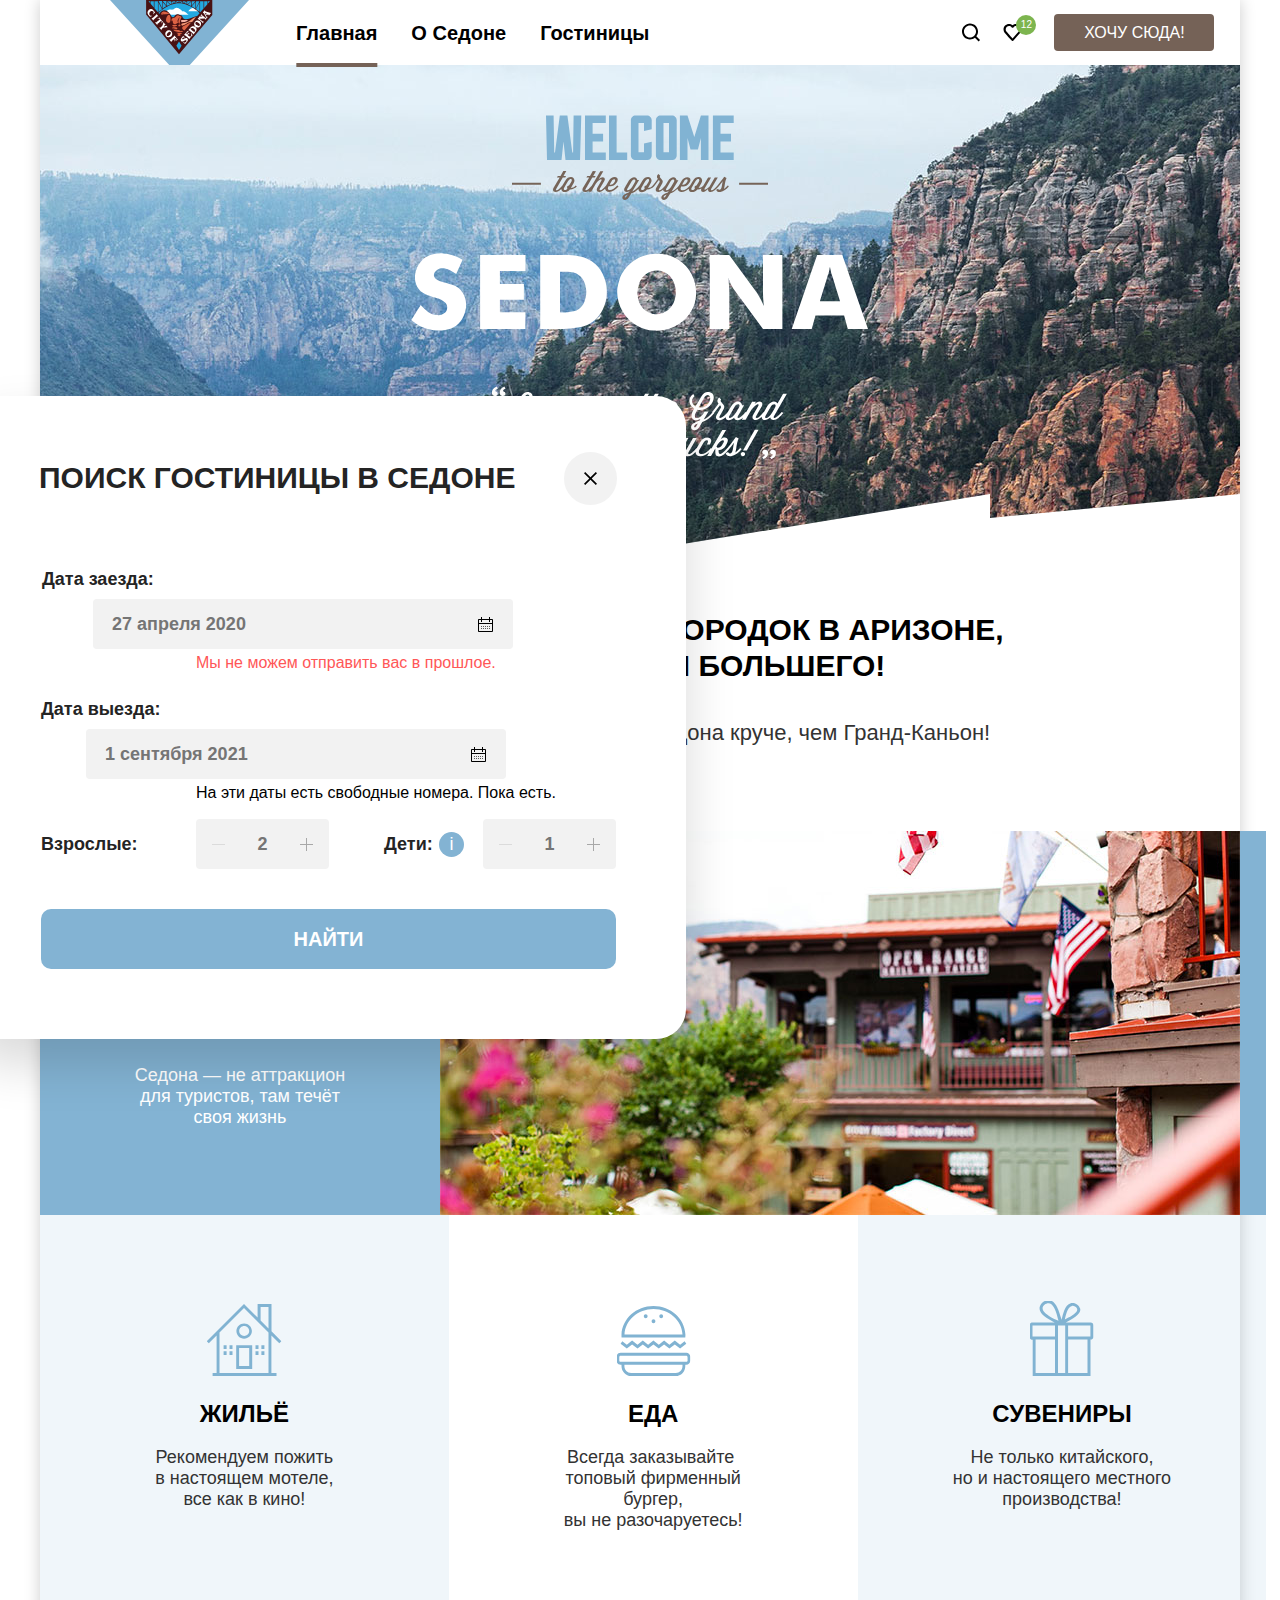
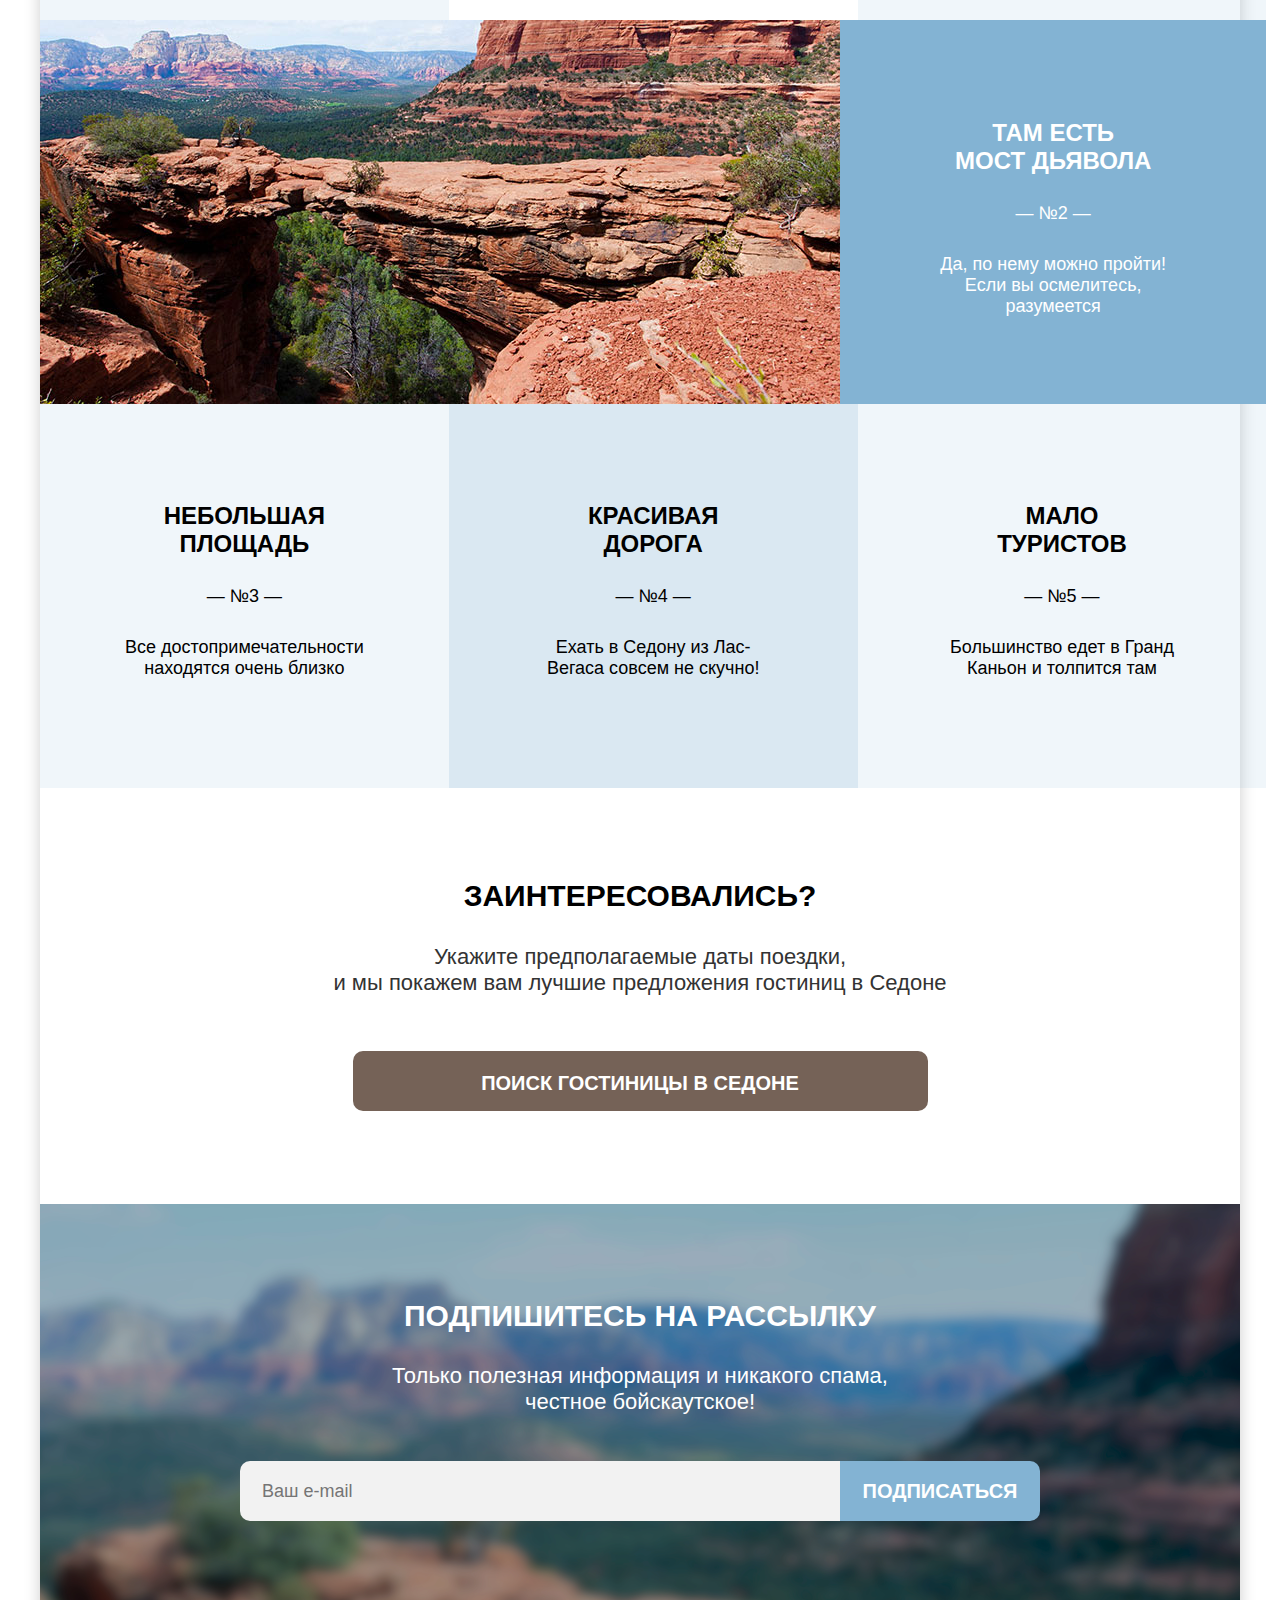
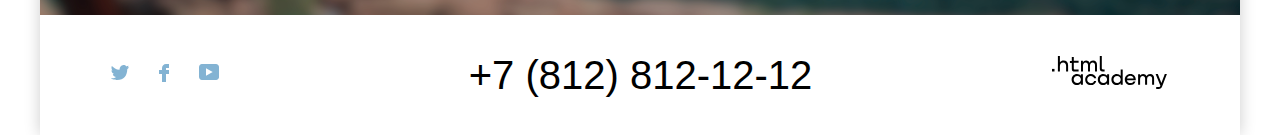
==== commit 04b65ba8: "Merge pull request #3 from ElenaOldlady/master" ====
--- a/index.html
+++ b/index.html
@@ -4,249 +4,257 @@
 <head>
 	<meta charset="utf-8">
 	<title>HTML Academy: Седона</title>
+	<link rel="icon" type="image/ico" href="/image/favicon.ico">
 	<link rel="stylesheet" href="css/styles.css">
 </head>
 
-<body class="container">
-	<header class="page-header">
-		<div class="page-header__cap">
-			<a class="page-header__link" href="#">
-				<img class="page-header__logo" src="image/logo.svg" alt="Логотип Sedona" width="139" height="70">
-			</a>
-			<nav class="page-header__navigation navigation">
-				<ul class="navigation__list">
-					<li class="navigation__item">
-						<a class="navigation__link navigation__link--active" href="#">Главная</a>
-					</li>
-					<li class="navigation__item">
-						<a class="navigation__link" href="#">О Седоне</a>
-					</li>
-					<li class="navigation__item">
-						<a class="navigation__link" href="#">Гостиницы</a>
+<body>
+	<div class="container">
+		<header class="page-header">
+			<div class="page-header__cap">
+				<a class="page-header__link" href="#">
+					<img class="page-header__logo" src="image/logo.svg" alt="Логотип Sedona" width="139" height="70">
+				</a>
+				<nav class="page-header__navigation navigation">
+					<ul class="navigation__list">
+						<li class="navigation__item">
+							<a class="navigation__link navigation__link--active" href="index.html">Главная</a>
+						</li>
+						<li class="navigation__item">
+							<a class="navigation__link" href="#">О Седоне</a>
+						</li>
+						<li class="navigation__item">
+							<a class="navigation__link" href="catalog.html">Гостиницы</a>
+						</li>
+					</ul>
+				</nav>
+				<div class="page-header__user-nav user-nav">
+					<ul class="user-nav__list">
+						<li class="user-nav__item">
+							<a class="user-nav__link" href="#">
+								<svg class="user-nav__search" width="20" height="19" viewBox="0 0 20 19" fill="none"
+									xmlns="http://www.w3.org/2000/svg">
+									<path
+										d="M19.0257 17.05L15.3152 13.35C16.318 12.05 17.02 10.35 17.02 8.44995C17.02 4.04995 13.4098 0.449951 8.99732 0.449951C4.58483 0.449951 0.974609 4.14995 0.974609 8.54995C0.974609 12.95 4.58483 16.55 8.99732 16.55C10.8024 16.55 12.5072 15.95 13.9112 14.85L17.6217 18.55L19.0257 17.05ZM8.99732 14.55C5.68795 14.55 2.98029 11.85 2.98029 8.54995C2.98029 5.24995 5.68795 2.54995 8.99732 2.54995C12.3067 2.54995 15.0143 5.24995 15.0143 8.54995C15.0143 11.85 12.3067 14.55 8.99732 14.55Z"
+										fill="currentColor" />
+								</svg>
+								<span class="visually-hidden">Поиск</span>
+							</a>
+						</li>
+						<li class="user-nav__item user-nav__item--heart">
+							<a class="user-nav__link" href="#">
+								<svg class="user-nav__heart" width="19" height="17" viewBox="0 0 19 17" fill="none"
+									xmlns="http://www.w3.org/2000/svg">
+									<path
+										d="M9.44382 17C9.14296 17 8.84211 16.9 8.64155 16.6C3.22622 10.5 1.92253 9.1 1.62168 8.7C0.91969 7.8 0.518555 6.6 0.518555 5.4C0.518555 2.4 2.92537 0 6.03416 0C7.33785 0 8.54126 0.5 9.5441 1.3C10.5469 0.5 11.8506 0 13.054 0C16.0625 0 18.5696 2.4 18.5696 5.4C18.5696 6.7 18.0682 7.9 17.266 8.8L10.2461 16.7C10.0455 16.9 9.84495 17 9.44382 17ZM3.42679 7.5C3.72764 7.9 6.93672 11.5 9.5441 14.4L15.7617 7.4C16.2631 6.9 16.4637 6.2 16.4637 5.4C16.4637 3.6 14.9594 2.1 13.1543 2.1C12.1515 2.1 11.1486 2.6 10.4467 3.4C10.1458 3.7 9.84495 3.8 9.5441 3.8C9.24325 3.8 8.9424 3.6 8.74183 3.4C8.03984 2.6 7.037 2.1 6.03416 2.1C4.22906 2.1 2.7248 3.6 2.7248 5.4C2.62452 6.3 3.02565 7 3.42679 7.5C3.3265 7.5 3.3265 7.5 3.42679 7.5Z"
+										fill="currentColor" />
+								</svg>
+								<span class="visually-hidden">Лайк</span>
+							</a>
+						</li>
+						<li class="user-nav__item">
+							<button class="user-nav__button" type="button">Хочу сюда!</button>
+						</li>
+					</ul>
+				</div>
+			</div>
+		</header>
+		<main class="page-main">
+			<section class="page-main__caption caption">
+				<svg class="caption__picture-title" width="458" height="352" viewBox="0 0 458 352" fill="none"
+					xmlns="http://www.w3.org/2000/svg">
+					<path
+						d="M152.3 56.1L149.5 61H146.8L145.9 62.4H148.7L142.6 72.8C141.3 75 142.2 77 144.7 77C146.5 77 148.4 75.7 150.3 73.9C150.3 77.7 155.6 78.4 158.9 74.4H159.6C161.4 74.4 164.2 73.3 165.8 71.5C165.6 71.1 165.1 70.6 164.7 70.5L164.5 70.7C163.1 72.2 161.5 72.9 159.9 72.9L162.7 68.1C164.5 65 162.8 62 160 62C157.7 62 155.9 62.9 154.1 65.9L152.6 68.5L151.4 70.6L151.2 70.8C149 73.3 146.9 75.3 145.6 75.3C144.9 75.3 144.6 74.8 145.3 73.7L151.8 62.5H154.3L155 61H152.5L155.3 56.1H152.3ZM159.8 63.9C160.8 64 161.2 65.2 160.2 66.9L158 70.6H157.9C156.9 70.6 156.1 71.4 156.1 72.4C156.1 72.8 156.2 73.1 156.4 73.4V73.5C155 75.9 151.5 75.5 153.3 72.4L155.6 68.5L157.1 66.1C158 64.5 159.1 63.9 159.8 63.9ZM181.8 56.1L179 61H176.3L175.4 62.4H178.2L172 72.8C170.7 75 171.6 77 174.1 77C175.3 77 176.6 76.4 178 75.4L177.2 76.7H180.2L184.8 68.8C189.4 63 191.5 63.8 190.2 66L186.3 72.7C185 74.9 185.9 76.9 188.4 76.9C190.2 76.9 192.2 75.5 194.1 73.7C194.2 75.6 195.8 76.9 198.2 76.9C201.6 76.9 205 74.3 207.5 71.4C207.3 71 206.8 70.5 206.4 70.4L206.2 70.6C204 73.1 201.2 75.1 199.1 75.1C197.2 75.1 196.1 74 197.5 71.5L197.8 71C199.7 71.8 203.4 71.4 205.7 67.6L206.1 66.9C207.7 64.1 206.2 62.1 203.7 62.1C201.3 62.1 199.3 63.4 198 65.5L195.1 70.5L194.9 70.7C192.7 73.2 190.6 75.2 189.3 75.2C188.6 75.2 188.3 74.7 188.9 73.6L193.3 66.1C194.6 63.8 193.4 62.2 191.7 62.2C190.4 62.2 189 62.9 187.5 64.5L192.3 56.2H189.3L180.9 70.6L180.7 70.8C178.5 73.3 176.4 75.3 175.1 75.3C174.4 75.3 174.1 74.8 174.8 73.7L181.3 62.5H183.8L184.7 61.1H182.2L185 56.2L181.8 56.1ZM203.1 64.3C204.1 64.2 204.6 65.2 203.6 66.9L203.2 67.6C201.8 70 199.8 70 198.7 69.6L200.6 66.2C201.3 65 202.3 64.4 203.1 64.3ZM247.4 58.9C245.7 60.4 245.5 62.1 246.6 63.5L246.9 63.8C245.6 65.7 243.8 68.2 241.8 70.5L241.6 70.7C240.2 72.2 238.6 72.9 237 72.9L239.8 68.1C241.6 65 239.9 62 237.1 62C234.8 62 233 62.9 231.2 65.9L229.7 68.5L228.5 70.6L228.3 70.8C225.8 73.6 223.7 75.5 221.3 76.5L228.1 65.1H226.3C226.3 63.9 225 62.2 223.1 62.2C221.5 62.2 219.2 63.5 217.9 65.6L213.7 72.8C212.4 75 213.3 77 215.8 77C216.6 77 217.7 76.6 218.7 76L217.9 77.4C213.8 78.6 211.3 80.3 211.3 82.5C211.3 85.4 215.7 86 217.9 82.3L220.2 78.4C222.6 77.7 225 76.3 227.4 73.9C227.4 77.7 232.7 78.5 236 74.4H236.7C238.5 74.4 241.3 73.3 242.9 71.5C244.3 69.8 245.5 68.3 247.9 65.1L248.3 65.6C248.7 66.1 248.8 66.7 248.5 67.3L245.3 72.8C244 75 244.9 77 247.4 77C248.9 77 250.6 76 252.2 74.6C252.1 76 253.1 77 254.8 77C255.6 77 256.7 76.6 257.7 76L256.9 77.4C252.8 78.6 250.3 80.3 250.3 82.5C250.3 85.4 254.7 86 256.9 82.3L259.2 78.4C261.7 77.6 264.1 76.2 266.6 73.8C266.7 75.7 268.3 77 270.7 77C273.2 77 275.6 75.6 277.7 73.8C277.6 77.7 283 78.5 286.3 74.4H287C287.9 74.4 289.2 74.1 290.4 73.5C289.6 75.6 290.3 77 292.1 77C293.8 77 295.6 75.5 297.1 74.1C296.8 75.7 297.8 77 299.7 77C302.2 77 305.1 74.4 307.6 71.5C309.3 69.5 310.8 67.5 311.9 66.1C310.7 69.2 311.3 74.8 308.5 74.8C307.5 74.8 307.1 73.7 307.1 73.7L305.2 74.7C305.2 74.7 305.8 77.1 308.5 77.1C308.8 77.1 309.1 77.1 309.3 77H309.4C312.5 76.6 315.5 74.2 317.8 71.6C317.6 71.1 317.1 70.7 316.7 70.6L316.5 70.8C315.4 72 314.2 73.1 312.9 74C313.9 71.2 313.7 66.8 315.5 63L313.2 61.8C312 63.5 309.2 67.4 306.5 70.5L306.3 70.7C304.1 73.2 302 75.2 300.7 75.2C300 75.2 299.7 74.7 300.4 73.6L306.8 62.4H303.8L298.4 71.7C296.1 73.8 294.3 74.9 293.8 74.7C293 74.4 293.8 73.3 294.2 72.6L300.1 62.4H297.1L292.4 70.5L292.2 70.7C290.8 72.2 289.2 72.9 287.6 72.9L290.4 68.1C292.2 65 290.5 62 287.7 62C285.4 62 283.6 62.9 281.8 65.9L280.3 68.5L279.1 70.6L278.9 70.8C276.7 73.3 273.9 75.3 271.8 75.3C269.9 75.3 268.8 74.2 270.2 71.7L270.5 71.2C272.4 72 276.1 71.6 278.4 67.8L278.8 67.1C280.4 64.3 278.9 62.3 276.4 62.3C274 62.3 272 63.6 270.7 65.7L267.8 70.7L267.6 70.9C265.1 73.7 263 75.6 260.6 76.6L267.4 65.2H265.6C265.6 64 264.3 62.3 262.4 62.3C260.8 62.3 258.5 63.6 257.2 65.7L254.3 70.6L254.1 70.8C251.9 73.3 249.8 75.3 248.5 75.3C247.8 75.3 247.5 74.8 248.2 73.7L251.2 68.5C252.2 66.7 251.8 65.6 250.8 64.5L249.1 62.5C248.7 62 248.7 61.4 249.3 60.8L247.4 58.9ZM237.1 63.9C238.1 64 238.6 65.2 237.5 66.9L235.3 70.6H235.2C234.2 70.6 233.4 71.4 233.4 72.4C233.4 72.8 233.5 73.1 233.7 73.4V73.5C232.3 75.9 228.8 75.5 230.6 72.4L232.9 68.5L234.4 66.1C235.3 64.5 236.3 63.9 237.1 63.9ZM287.3 63.9C288.3 64 288.8 65.2 287.7 66.9L285.5 70.6H285.4C284.4 70.6 283.6 71.4 283.6 72.4C283.6 72.8 283.7 73.1 283.9 73.4V73.5C282.5 75.9 279 75.5 280.8 72.4L283.1 68.5L284.6 66.1C285.4 64.5 286.5 63.9 287.3 63.9ZM275.6 64.3C276.6 64.2 277.1 65.2 276.1 66.9L275.7 67.6C274.2 70 272.3 70 271.2 69.6L273.1 66.2C273.8 65 274.8 64.4 275.6 64.3ZM223.2 64.5C224.2 64.5 224.9 65.4 224 66.9L221.7 70.9C219.9 73.8 218 75.2 216.8 75.2C216.1 75.2 215.8 74.7 216.5 73.6L220.7 66.3C221.4 65.1 222.4 64.5 223.2 64.5ZM262.1 64.5C263.1 64.5 263.8 65.4 262.9 66.9L260.6 70.9C258.8 73.8 256.9 75.2 255.7 75.2C255 75.2 254.7 74.7 255.4 73.6L259.6 66.3C260.3 65.1 261.3 64.5 262.1 64.5ZM216.8 79.4L215.4 81.8C214.8 82.9 213.7 82.7 213.7 81.9C213.7 81.2 214.5 80.3 216.8 79.4ZM255.7 79.4L254.3 81.8C253.7 82.9 252.6 82.7 252.6 81.9C252.7 81.2 253.4 80.3 255.7 79.4ZM101 67.8H129.9V69.7H101V67.8ZM328.1 67.8H357V69.7H328.1V67.8Z"
+						fill="#766458" />
+					<path
+						d="M322.7 37.4V45.1H301.9V0.400002H322.7V8H309.5V18.8H320V26.5H309.5V37.4H322.7ZM289.9 0.400002H297.5V45.1H289.9V23.1L286.9 34.5H279.5L276.5 23.1V45.1H268.9V0.400002H276.5L283.3 22L289.9 0.400002ZM258 8H252.5V37.3H258V8ZM261 0.400002C263.5 0.400002 265.7 2.5 265.7 5.1V40.4C265.7 43 263.5 45.1 261 45.1H249.6C247 45.1 244.9 42.9 244.9 40.4V5.1C244.9 2.5 247 0.400002 249.6 0.400002H261ZM233 28.6L240.7 26.8V40.4C240.7 43 238.5 45.1 236 45.1H224.6C222 45.1 219.9 42.9 219.9 40.4V5.1C219.9 2.5 222 0.400002 224.6 0.400002H236C238.5 0.400002 240.7 2.5 240.7 5.1V14.2L233 16V8H227.5V37.3H233V28.6ZM216.2 37.4V45.1H198V0.400002H205.6V37.4H216.2ZM194.8 37.4V45.1H174V0.400002H194.8V8H181.6V18.8H192.1V26.5H181.6V37.4H194.8ZM162.6 0.400002H170.3L169 45.1H154.5L152.5 26.6L150.5 45.1H136L135 0.400002H142.6L143.2 37.4H144L148.8 0.400002H156.4L161.3 37.4H162.1L162.6 0.400002Z"
+						fill="#81B3D3" />
+					<path
+						d="M380.7 213.9L406.1 139.9H431.3L457 213.9H436.8L433.1 200.5H404.5L400.7 213.9H380.7ZM416.4 161.8L408.9 186.3H429L421.5 161.8C421.1 160.6 420.7 159.4 420.3 158.2C420 156.9 419.7 155.7 419.5 154.4C419.3 153.9 419.2 153.5 419.2 153.1C419.1 152.6 419 152.2 419 151.8C418.9 152.2 418.8 152.6 418.7 153.1C418.6 153.5 418.5 153.9 418.5 154.4C418.4 154.6 418.4 154.7 418.4 154.9C418.4 155 418.4 155.1 418.3 155.2C418.1 156.3 417.8 157.5 417.5 158.6C417 159.6 416.7 160.7 416.4 161.8ZM298.7 213.9V139.9H318.2L346.1 177.9C346.8 179 347.5 180.2 348.1 181.4C348.8 182.6 349.5 183.8 350.1 185L351.5 188C352 189 352.4 190 352.9 190.9C352.8 190.1 352.7 189.3 352.6 188.5C352.5 187.7 352.4 186.9 352.4 186.1C352.2 184.5 352.1 182.9 352.1 181.3C352 179.6 352 178 352 176.3V140H371.4V214H352L323.9 175.8C323.1 174.9 322.4 173.8 321.7 172.5C321 171.2 320.3 169.8 319.7 168.4C319.3 167.4 318.8 166.5 318.3 165.5C317.9 164.6 317.6 163.6 317.1 162.7C317.5 165.1 317.8 167.5 318 170C318.2 172.5 318.3 175 318.3 177.4V213.9H298.7ZM210.7 159C214.3 152.4 219.2 147.4 225.6 143.9C232 140.4 238.6 138.7 245.5 138.7C246.4 138.7 247.4 138.7 248.3 138.8C249.3 138.9 250.3 139 251.2 139C254.1 139.4 256.9 140.1 259.7 141.1C262.6 142.1 265.3 143.4 267.8 145C273.3 148.6 277.6 153.3 280.6 159.3C283.6 165.2 285.1 171.3 285.1 177.8C285.1 178.6 285.1 179.4 285 180.2C285 181 284.9 181.7 284.8 182.5C284.6 184.2 284.3 185.8 283.9 187.4C283.5 189 283 190.5 282.4 192C279.1 199.5 274.1 205.4 267.2 209.5C260.3 213.6 253.1 215.7 245.5 215.7C245 215.7 244.4 215.7 243.9 215.6H242.4C239.7 215.4 237.1 214.9 234.5 214.2C231.9 213.5 229.4 212.5 227.1 211.3C220.6 207.9 215.5 203.1 211.8 196.8C208.1 190.5 206.2 183.9 206.2 177.1C206.2 176.1 206.2 175.1 206.3 174.1C206.4 173.1 206.5 172 206.8 171C207.2 169 207.7 166.9 208.4 165C208.8 162.8 209.7 160.9 210.7 159ZM263.5 185.6C263.7 184.8 263.9 184 264.1 183.2C264.3 182.3 264.5 181.5 264.6 180.6C264.7 180.1 264.7 179.5 264.7 179C264.8 178.5 264.8 178 264.8 177.5C264.8 177 264.8 176.6 264.7 176.1V174.7C264.3 171.4 263.3 168.2 261.7 165.1C260.1 162 257.8 159.6 255 157.9C254.2 157.5 253.5 157.2 252.7 156.9C251.9 156.6 251.2 156.3 250.4 156.1C249.6 155.9 248.9 155.8 248.1 155.8C247.3 155.6 246.6 155.6 245.8 155.6C241.9 155.6 238.2 156.8 234.9 159.3C231.6 161.8 229.2 165.1 227.9 169.2L227.7 169.7V170.2C227.5 170.9 227.3 171.7 227.1 172.4C226.9 173.1 226.8 173.8 226.6 174.6L226.4 176.2V178.6C226.4 178.8 226.4 179.1 226.5 179.4C226.7 183.5 228 187.4 230.2 191.1C232.5 194.7 235.7 197.1 239.7 198.3L241.1 198.8C241.6 198.9 242.1 199 242.6 199L244 199.2H245.4C249.5 199.2 253.2 198 256.4 195.6C259.7 193 262.1 189.7 263.5 185.6ZM181.4 207C177.8 209.5 173.8 211.2 169.6 212.1C165.4 213 161 213.6 156.7 213.8C155.5 213.9 154.2 213.9 153 213.9H129.2V139.9H154.3C155.5 139.9 156.7 139.9 157.9 140C162.1 140.2 166.2 140.8 170.2 141.7C174.3 142.6 178.1 144.4 181.5 146.8C185.8 149.8 189.2 153.8 191.6 158.8C194 163.8 195.4 168.9 195.7 174.1C195.8 174.6 195.8 175 195.8 175.5V178.4C195.6 183.9 194.3 189.2 191.9 194.3C189.5 199.4 185.9 203.7 181.4 207ZM149 197.3C149.2 197.3 149.5 197.3 149.7 197.4H150.5C150.8 197.4 151.1 197.4 151.3 197.5H154.4C155.3 197.4 156.1 197.3 156.8 197.3C158.8 197.1 160.8 196.8 162.7 196.3C164.6 195.8 166.4 194.9 167.9 193.9C170.4 192.1 172.2 189.7 173.4 186.7C174.6 183.6 175.3 180.4 175.3 177.1V176.2C175.3 175.9 175.3 175.6 175.2 175.3C175 172.4 174.3 169.5 173.1 166.8C171.9 164 170.2 161.8 168 160.2C166.4 158.9 164.5 158 162.5 157.5C160.5 157 158.5 156.8 156.5 156.7H149V197.3ZM69.1 213.9V139.9H114.5V156H88.9V169H112.9V184.8H88.9V197.3H114.4V213.9H69.1ZM9.70005 190.1C9.80005 190.2 9.80005 190.3 9.80005 190.3C9.90005 190.3 10 190.3 10 190.4C12.1 192.7 14.5 194.9 17.1 196.9C19.7001 198.8 22.8001 199.9 26.2001 200C26.3001 200 26.4 200 26.4 200.1H26.7001C26.8001 200.1 26.9 200.1 26.9 200.2H28.2001C28.6 200.1 28.9001 200 29.2001 200C30.4001 199.8 31.6 199.3 32.7001 198.6C33.9001 197.9 34.8001 197.1 35.4001 196L35.6 195.5L35.8 195C36 194.5 36.1 194 36.1 193.5C36.2 193 36.2001 192.6 36.2001 192.2C36.2001 190.1 35.3001 188.4 33.4001 187C31.7001 185.6 29.7001 184.4 27.6 183.6C26.8001 183.3 26 183.1 25.2001 182.9C24.5 182.7 23.7001 182.5 23 182.3H22.8C22.7 182.2 22.6 182.2 22.6 182.2C18.8001 181.3 15.2 179.8 11.9 177.8C8.60005 175.7 6.30005 172.7 5.00005 168.9C4.80005 168.1 4.50005 167.3 4.30005 166.5C4.10005 165.6 4.00005 164.7 4.00005 163.8C4.00005 163.7 4.00005 163.4 4.00005 163.2V160.4C4.10005 159.8 4.20005 159.2 4.30005 158.5C4.50005 156.9 4.90005 155.4 5.50005 153.9C6.00005 152.4 6.70005 151 7.60005 149.7C10.1 145.6 13.3 142.7 17.1 140.9C21 139.1 25.2001 138.2 29.4 138.2C30.4 138.2 31.4001 138.3 32.4001 138.4C33.5 138.5 34.6001 138.6 35.7001 138.7C38.5 139.2 41.3001 140 43.9001 141C46.7001 142.1 49.2 143.4 51.6 144.8L45.2001 159.1C43.1001 157.6 40.9 156.2 38.6 155C36.3 153.8 33.8 153.3 31.1 153.3H30.2001C28.4001 153.5 26.8001 154.3 25.2001 155.7C23.7001 157 22.9 158.4 22.9 160V160.7C23 160.9 23.1 161.2 23.2001 161.4C23.4001 161.9 23.6 162.4 24 162.9C24.4 163.4 24.8 163.8 25.3 164.2C26.2 164.9 27.4 165.6 29 166.2C30.6 166.7 32.3 167.3 34.1 167.8C35.6 168.2 37 168.6 38.4001 169C39.8001 169.3 41 169.6 41.9001 169.9C46.2001 171.4 49.5 174 51.7001 177.7C53.9001 181.3 55 185.1 55.1 189.1V189.7C55.1 190.2 55.1 190.6 55 191.1V192.4C54.5 196.4 53.2 200.3 51.1 203.9C49 207.5 46.2 210.3 42.6 212.3C41.3 212.9 39.9001 213.5 38.5 213.9C37.1 214.3 35.7001 214.6 34.3 214.9C33.2001 215.1 32 215.3 30.8 215.4C29.7 215.6 28.6 215.6 27.4 215.6H26C21.4 215.4 16.8 214.4 12.3 212.6C7.80005 210.7 3.80005 208.1 0.300049 204.9L9.70005 190.1ZM351.3 337.2C351.3 336.9 351.4 336.6 351.5 336.3C351.6 336 351.8 335.7 352 335.5C352.2 335.3 352.5 335.1 352.8 334.9C353.1 334.8 353.5 334.7 353.9 334.7C354.4 334.7 354.8 334.8 355.2 335C355.6 335.2 356 335.4 356.3 335.7C356.5 336 356.7 336.3 356.9 336.7C357 337.1 357.1 337.5 357.1 338C357.1 338.9 356.9 339.6 356.6 340.4C356.3 341.1 355.9 341.8 355.3 342.3C355 342.6 354.8 342.8 354.5 343C354.2 343.2 353.9 343.4 353.6 343.5C353.3 343.6 353.1 343.8 352.9 343.9C352.8 344 352.7 344 352.5 344.1L351.1 342.1C351.3 342 351.6 341.9 351.9 341.7C352.2 341.6 352.5 341.4 352.8 341.2C353.1 341 353.3 340.7 353.5 340.4C353.7 340.1 353.8 339.8 353.8 339.4C353.2 339.4 352.6 339.2 352.1 338.8C351.5 338.5 351.3 338 351.3 337.2ZM359.1 337.2C359.1 336.9 359.2 336.6 359.3 336.3C359.4 336 359.6 335.7 359.8 335.5C360 335.3 360.3 335.1 360.6 334.9C360.9 334.8 361.3 334.7 361.7 334.7C362.2 334.7 362.6 334.8 363 335C363.4 335.2 363.8 335.4 364.1 335.7C364.3 336 364.5 336.3 364.7 336.7C364.8 337.1 364.9 337.5 364.9 338C364.9 338.8 364.8 339.6 364.4 340.4C364.1 341.1 363.7 341.8 363.1 342.3C362.8 342.6 362.6 342.8 362.3 343C362 343.2 361.7 343.4 361.4 343.5C361.1 343.6 360.9 343.8 360.7 343.9C360.6 344 360.5 344 360.3 344.1L359 342.1C359.2 342 359.5 341.9 359.8 341.7C360.1 341.6 360.4 341.4 360.7 341.2C361 341 361.2 340.7 361.4 340.4C361.6 340.1 361.7 339.8 361.7 339.4C361.1 339.4 360.5 339.2 360 338.8C359.3 338.5 359.1 338 359.1 337.2ZM94.5 278.5C94.5 278.8 94.4 279.1 94.3 279.4C94.2001 279.7 94 280 93.8 280.2C93.3 280.7 92.6 281 91.9 281C91.5 281 91 280.9 90.6 280.7C90.2 280.5 89.8 280.3 89.5 280C89.2 279.7 89 279.3 88.9 279C88.8 278.6 88.7 278.2 88.7 277.7C88.7 276.8 88.9 276.1 89.2 275.3C89.5 274.6 89.9 273.9 90.5 273.4C90.8 273.1 91 272.9 91.3 272.7C91.6001 272.5 91.9 272.3 92.2 272.2C92.5 272.1 92.7001 271.9 92.9 271.8C93.1 271.7 93.2001 271.7 93.3 271.6L94.6 273.6C94.3 273.7 94 273.8 93.8 274C93.5 274.1 93.2001 274.3 92.9 274.5C92.6 274.7 92.4 275 92.2 275.3C92 275.6 91.9 275.9 91.9 276.3C92.6 276.3 93.1 276.5 93.6 276.9C94.3 277.3 94.5 277.8 94.5 278.5ZM86.7 278.5C86.7 279.1 86.5 279.7 86 280.2C85.8 280.4 85.5 280.6 85.2 280.8C84.9 280.9 84.5 281 84.1 281C83.7 281 83.2001 280.9 82.8 280.7C82.4 280.5 82 280.3 81.7 280C81.4 279.7 81.2 279.3 81.1 279C81 278.6 80.9 278.2 80.9 277.7C80.9 276.8 81.1 276.1 81.4 275.3C81.7001 274.6 82.1 273.9 82.7 273.4C82.9 273.2 83.2 272.9 83.5 272.7C83.8 272.5 84.1 272.3 84.4 272.2C84.7001 272.1 84.9 271.9 85.1 271.8C85.3 271.7 85.4 271.7 85.5 271.6L86.8 273.6C86.6001 273.7 86.3 273.8 86 274C85.7 274.1 85.4 274.3 85.1 274.5C84.8 274.7 84.6 275 84.4 275.3C84.2001 275.6 84.1 275.9 84.1 276.3C84.8 276.3 85.3 276.5 85.8 276.9C86.4 277.3 86.7 277.8 86.7 278.5ZM332 335.4H335.8L347.6 314.8H343.8L332 335.4ZM331.9 336.9C330.7 336.9 329.7 337.9 329.7 339.1C329.7 340.3 330.6 341.3 331.9 341.3C333.1 341.3 334.1 340.4 334.1 339.1C334.1 337.8 333.1 336.9 331.9 336.9ZM305.5 331.4L306.6 329.5C311 323.4 313.9 325.1 312.6 327.4L310.8 330.5C309.7 332.4 306.3 333.8 305.5 331.4ZM330.6 334.3C330.4 333.7 329.7 333.1 329.2 333L328.9 333.3C327.6 334.9 326 336.2 324.4 337.4C325.6 333.8 325.3 328.3 327.7 323.4L324.9 321.9C323.3 324 319.9 329 316.5 333L316.2 333.3C313.5 336.5 310.8 339 309.2 339C308.4 339 307.6 338.2 307.6 336.5V334.9C310.3 335.2 313.1 333.5 314.8 330.4L315.8 328.7C319.3 322.7 313.6 320.7 309.7 324.2L315.1 314.9H311.3L300.5 333.6C300.3 333.4 300.1 333.3 299.8 333.1L299.5 333.4C296.8 336.6 293.3 339.1 290.6 339.1C288.3 339.1 286.9 337.6 288.6 334.6L292.5 327.8C294.7 324.1 298.5 324.7 296.3 328.6L295.8 329.5H298.9L299.4 328.6C301.4 325.1 299.5 322.5 296.4 322.5C293.3 322.5 290.9 324.1 289.3 326.9L285.6 333.3C285.5 333.3 285.4 333.2 285.4 333.2L285.1 333.5C282.4 336.7 279.7 339.2 278.1 339.2C277.3 339.2 276.8 338.6 277.7 337.1L285.8 323H282L275.3 334.7C272.4 337.3 270.2 338.8 269.5 338.4C268.6 338 269.5 336.6 270 335.8L277.4 322.9H273.6L266.3 335.6C265.5 336.3 263.9 337 263.1 337.5C264.3 333.9 264 328.4 266.4 323.5L263.6 322C262 324.1 253.3 335.7 249.9 339.7C250.2 340.2 250.8 340.6 251.3 341C253.4 338.5 260.6 329.3 262 327.5C260.5 331.4 261.3 338.5 257.7 338.5C256.4 338.5 255.9 337.1 255.9 337.1L253.5 338.3C253.5 338.3 254.2 341.3 257.6 341.3C258 341.3 258.3 341.3 258.7 341.2H258.8C260.7 340.9 263.4 340.1 265.2 338.8C265.2 340.3 266.1 341.3 267.7 341.3C269.8 341.3 272.1 339.4 273.9 337.7C273.5 339.7 274.7 341.3 277.1 341.3C279.4 341.3 282.1 339.4 284.5 336.9C284.5 339.4 286.5 341.3 289.6 341.3C292.7 341.3 295.7 339.6 298.3 337.3L296.2 341H300L304.3 333.5V336.5C304.3 339.7 304.9 341.4 308 341.4C311.1 341.4 314.7 338.1 317.8 334.4C319.9 331.9 321.8 329.3 323.2 327.5C321.7 331.4 322.5 338.5 318.9 338.5C317.6 338.5 317.1 337.1 317.1 337.1L314.7 338.3C314.7 338.3 315.4 341.3 318.8 341.3C319.2 341.3 319.5 341.3 319.9 341.2H320C324 340.7 327.8 337.6 330.6 334.3ZM216 333.2H215.8C214.6 333.2 213.6 334.2 213.6 335.5C213.6 336 213.7 336.4 214 336.8V336.9C212.2 339.9 207.9 339.4 210.1 335.4L213 330.4L214.8 327.3C217.5 322.8 221.1 324.6 218.8 328.5L216 333.2ZM190.6 347.4C189.8 348.8 188.5 348.6 188.5 347.6C188.5 346.6 189.4 345.5 192.3 344.4L190.6 347.4ZM161.8 333.6C159.5 337.2 157.3 338.9 155.7 338.9C154.9 338.9 154.4 338.3 155.3 336.8L160.6 327.6C162.6 324.1 166.7 325 164.8 328.4L161.8 333.6ZM149.8 318.9C150.9 317 152.2 316.1 153.2 316.1C154.6 316.1 155.3 317 155.3 318.4C155.3 321.9 150.9 329.2 145.1 328.3H144.3L149.8 318.9ZM242.6 333L242.3 333.3C239.6 336.5 236.9 339 235.3 339C234.5 339 234 338.4 234.9 336.9L240.3 327.3C241.9 324.4 240.4 322.4 238.3 322.4C236.7 322.4 235 323.3 233.1 325.2L234.5 322.7H230.7L224.6 333.2C224.4 333.1 224.3 333 224.1 332.9L223.8 333.2C222.1 335.1 220 336 218.1 336L221.7 329.9C224 325.9 221.9 322.2 218.3 322.2C215.4 322.2 213.1 323.4 211 327.1L209.1 330.3L207.5 333.1C207.4 333 207.3 333 207.2 332.9L206.9 333.2C203.8 336.8 201.1 339.1 198.1 340.4L208.5 322.7H204.7L198 334.3C195.1 337 192.8 338.5 192.1 338.2C191.2 337.8 192.1 336.4 192.6 335.6L200 322.7H196.2L190.2 333.1C190.1 333 190 333 189.9 332.9L189.6 333.2C186.9 336.4 184.2 338.9 182.6 338.9C181.8 338.9 181.3 338.3 182.2 336.8L187.6 327.2C189.2 324.3 187.7 322.3 185.6 322.3C184 322.3 182.3 323.2 180.4 325.1L181.8 322.6H178L172 333C171.9 332.9 171.8 332.9 171.6 332.8L171.3 333.1C168.6 336.3 165.9 338.8 164.3 338.8C163.5 338.8 163 338.2 163.9 336.7L170 326H167.9C168 324.4 166.4 322.2 163.9 322.2C161.9 322.2 159 323.8 157.4 326.6L153.5 333.3C153.2 333.1 152.9 332.9 152.7 332.8L152.4 333.1C149.7 336.3 147.6 338.8 143.8 338.8C141.2 338.8 139.7 336.2 141.9 332.4L143 330.5C143.7 330.6 144.4 330.7 145.1 330.7C149.1 330.7 153.7 328.6 156.7 323.4C157.8 321.5 158.2 319.8 158.2 318.3C158.2 314.9 156 312.7 153.2 312.7C151.1 312.7 148.7 314.2 147 317.1L141.1 327.2C138.9 326 137.7 323.9 137.7 321.8C137.7 320.1 138.5 318.3 140.1 317L138.9 314.8C136.2 316.7 135 319.3 135 321.8C135 324.8 136.7 327.7 139.8 329.3L138.7 331.3C136 335.9 137.6 341 142.9 341C147.1 341 149 339.1 151.6 336.6C150.8 339 152 341 154.6 341C156.1 341 158 340 159.8 338.5C160 340 161.1 341 163.1 341C164.9 341 166.9 339.9 168.8 338.2L167.4 340.6H171.2L177 330.5C182.8 323.3 185.4 324.2 183.7 327L178.8 335.5C177.2 338.3 178.3 340.9 181.4 340.9C183.4 340.9 185.7 339.5 187.8 337.5C187.3 339.6 188.3 340.9 190.2 340.9C192 340.9 194.1 339.4 195.8 337.9L193.7 341.5C188.6 343 185.4 345.1 185.4 348C185.4 351.6 191 352.4 193.7 347.7L196.6 342.7C199.8 341.7 202.9 339.7 206.1 336.5C205.6 341.8 212.6 343 216.8 337.6H217.6C219 337.6 220.8 337.1 222.5 336.1L220 340.5H223.8L229.6 330.4C235.4 323.2 238 324.1 236.3 326.9L231.4 335.4C229.8 338.2 230.9 340.8 234 340.8C237.1 340.8 240.7 337.5 243.8 333.8C243.7 333.8 243.1 333.2 242.6 333ZM361.2 297.4C358.9 301.1 356.6 302.9 355 302.9C354.2 302.9 353.7 302.3 354.6 300.8L359.9 291.6C361.9 288.1 366 289 364.1 292.4L361.2 297.4ZM325 297.6C322.7 301.2 320.5 302.9 318.9 302.9C318.1 302.9 317.6 302.3 318.5 300.8L323.8 291.6C325.8 288.1 329.9 289 328 292.4L325 297.6ZM285.1 311.4C284.3 312.8 283 312.6 283 311.6C283 310.6 283.9 309.5 286.8 308.4L285.1 311.4ZM293.1 282.9C294.2 281 295.5 280.1 296.5 280.1C302.5 280.1 298 294.5 288.4 292.3H287.6L293.1 282.9ZM370.8 297L370.5 297.3C367.8 300.5 365.1 303 363.5 303C362.7 303 362.2 302.4 363.1 300.9L375.9 278.8H372.1L366.5 288.4C365.8 287.3 364.6 286.4 363 286.4C361 286.4 358.1 288 356.5 290.8L352.8 297.2C352.7 297.2 352.6 297.1 352.6 297.1L352.3 297.4C349.6 300.6 347.3 303.1 345.6 303.1C344.8 303.1 344.3 302.5 345.2 301L350.7 291.4C352.3 288.5 350.8 286.5 348.7 286.5C347.1 286.5 345.4 287.4 343.5 289.3L344.9 286.8H341.1L335.1 297.2C335 297.1 334.9 297.1 334.7 297L334.4 297.3C331.7 300.5 329 303 327.4 303C326.6 303 326.1 302.4 327 300.9L333.1 290.2H331C331.1 288.6 329.5 286.4 327 286.4C325 286.4 322.1 288 320.5 290.8L316.8 297.1L316.6 297.3C313.9 300.5 310.8 303 309.2 303C308.4 303 307.9 302.4 308.8 300.9L312.6 294.3C313.9 292 313.3 290.7 312.1 289.2L310 286.7C309.5 286 309.5 285.2 310.2 284.5L308.2 282.4C306.1 284.3 305.9 286.5 307.2 288.2L307.5 288.6C305.8 291 303.6 294.2 301.1 297.1C301.2 297.2 301.3 297.3 301.4 297.4C298.3 301 295.6 303.3 292.7 304.6L297.5 296.4H293.7L293.3 297.1C291.3 300.6 289 303.1 286.1 303.1C283.5 303.1 283.1 300.5 285.3 296.7L286.4 294.8C287.1 294.9 287.8 295 288.5 295C301.9 295 308.4 277 296.6 277C294.5 277 292.1 278.5 290.4 281.4L284.5 291.5C282.3 290.3 281.1 288.2 281.1 286.1C281.1 284.4 281.9 282.6 283.5 281.3L282.3 279.1C279.6 281 278.4 283.6 278.4 286.1C278.4 289.1 280.1 292 283.2 293.6L282.1 295.6C279.4 300.2 279.9 305.3 285.3 305.3C286.9 305.3 288.2 304.8 289.4 304.1L288.4 305.8C283.3 307.4 280.1 309.4 280.1 312.3C280.1 315.9 285.7 316.7 288.4 312L291.3 307C295.2 305.8 299.1 303.1 303.2 298.3C303.1 298.2 303.1 298.1 303 297.9C304.7 295.9 306.1 294 309 290.2L309.5 290.8C310 291.4 310.2 292.2 309.7 292.9L305.7 299.8C304.1 302.6 305.2 305.2 308.3 305.2C310.2 305.2 312.6 304 314.7 302.2C314.7 303.9 315.8 305.2 318 305.2C319.5 305.2 321.4 304.2 323.2 302.7C323.4 304.2 324.5 305.2 326.5 305.2C328.3 305.2 330.3 304.1 332.2 302.4L330.8 304.8H334.6L340.4 294.7C346.2 287.5 348.8 288.4 347.1 291.2L342.2 299.7C340.6 302.5 341.7 305.1 344.8 305.1C346.8 305.1 348.6 303.7 350.8 301.8C350.6 303.7 351.8 305.1 354.1 305.1C355.6 305.1 357.5 304.1 359.3 302.6C359.5 304.1 360.6 305.1 362.6 305.1C365.7 305.1 369.3 301.8 372.4 298.1C371.9 297.8 371.3 297.2 370.8 297ZM258.5 291.7C260.7 288 264.5 288.6 262.3 292.5L261.8 293.4C260 296.5 257.5 296.4 256.1 295.9L258.5 291.7ZM255.5 305.3C259.8 305.3 264 302 267.2 298.3C266.9 297.8 266.3 297.2 265.8 297L265.5 297.3C262.8 300.5 259.3 303 256.6 303C254.3 303 252.9 301.5 254.6 298.5L255 297.8C257.4 298.8 262 298.3 264.8 293.4L265.3 292.5C267.3 289 265.4 286.4 262.3 286.4C259.3 286.4 256.8 288 255.2 290.8L251.5 297.1C251.5 297.1 251.4 297.1 251.4 297L251.1 297.3C248.4 300.5 245.7 303 244.1 303C243.3 303 242.8 302.4 243.7 300.9L249.1 291.3C250.7 288.4 249.2 286.4 247.1 286.4C245.5 286.4 243.7 287.3 241.8 289.3L247.8 278.8H244L233.3 297.3C233.2 297.2 233 297.1 232.9 297L232.6 297.3C229.9 300.5 227.2 303 225.6 303C224.8 303 224.3 302.4 225.2 300.9L233.3 286.8H236.4L237.5 285H234.4L238 278.8H234.2L230.6 285H227.2L226.1 286.8H229.5L221.9 300C220.3 302.8 221.4 305.4 224.5 305.4C226.4 305.4 228.4 304.2 230.4 302.4L228.9 305H232.7L238.4 295C244.2 287.7 246.8 288.6 245.2 291.4L240.3 299.9C238.7 302.7 239.8 305.3 242.9 305.3C245.2 305.3 247.7 303.5 250.2 301.1C250.4 303.5 252.4 305.3 255.5 305.3ZM128 291.7C130.2 288 134 288.6 131.8 292.5L131.3 293.4C129.5 296.5 127 296.4 125.6 295.9L128 291.7ZM151.1 300.9L156.4 291.7C158.4 288.2 162.5 289.1 160.6 292.5L157.7 297.7C155.4 301.3 153.2 303 151.6 303C150.7 302.9 150.2 302.4 151.1 300.9ZM205.1 291.7C207.3 288 211.1 288.6 208.9 292.5L208.4 293.4C206.6 296.5 204.2 296.4 202.7 295.9L205.1 291.7ZM147.3 301.2C146.7 303.4 147.9 305.3 150.4 305.3C151.9 305.3 153.8 304.3 155.6 302.8C155.8 304.3 156.9 305.3 158.9 305.3C160.9 305.3 163.1 303.9 165.3 302C164.9 304 165.8 305.3 167.7 305.3C169.8 305.3 172.1 303.4 173.9 301.7C173.5 303.7 174.7 305.3 177.1 305.3C180.2 305.3 183.8 302 186.9 298.3C186.9 298.3 186.8 298.2 186.8 298.1C188.9 295.7 190.7 293.1 192 291.3C190.5 295.2 191.3 302.3 187.7 302.3C186.4 302.3 185.9 300.9 185.9 300.9L183.5 302.1C183.5 302.1 184.2 305.2 187.6 305.2C188 305.2 188.3 305.2 188.7 305.1H188.8C191.6 304.7 194.3 303 196.7 300.9C196.8 303.4 198.7 305.2 201.8 305.2C206.1 305.2 210.3 301.9 213.5 298.2C213.2 297.7 212.6 297.1 212.1 296.9L211.8 297.2C209.1 300.4 205.6 302.9 202.9 302.9C200.6 302.9 199.2 301.4 200.9 298.4L201.3 297.7C203.7 298.7 208.3 298.2 211.1 293.3L211.6 292.4C213.6 288.9 211.7 286.3 208.6 286.3C205.5 286.3 203.1 287.9 201.5 290.7L197.8 297H197.7L197.4 297.3C196.1 298.9 194.5 300.2 192.9 301.4C194.1 297.8 193.8 292.3 196.2 287.4L193.4 285.9C191.8 288 188.4 293 185 297L185.1 297.1L185 297.3C182.3 300.5 179.6 303 178 303C177.2 303 176.7 302.4 177.6 300.9L185.7 286.8H181.9L175.2 298.5C172.3 301.1 170.1 302.6 169.4 302.2C168.5 301.8 169.4 300.4 169.9 299.6L177.3 286.7H173.5L167.5 297.1C167.4 297 167.3 297 167.2 296.9L166.9 297.2C164.2 300.4 161.5 302.9 159.9 302.9C159.1 302.9 158.6 302.3 159.5 300.8L165.6 290.1H163.5C163.6 288.5 162 286.3 159.5 286.3C157.5 286.3 154.6 287.9 153 290.7L149.2 297.3C149 297.2 148.8 297 148.6 296.9L148.3 297.2C145.6 300.4 142.4 302.9 139.8 302.9C137.5 302.9 136.1 301.4 137.8 298.4L141.7 291.6C143.9 287.9 147.7 288.5 145.5 292.4L145 293.3H148.1L148.6 292.4C150.6 288.9 148.7 286.3 145.6 286.3C142.5 286.3 140.5 287.9 138.9 290.7L135.1 297.1C135 297 134.9 297 134.8 296.9L134.5 297.2C131.8 300.4 128.6 302.9 125.9 302.9C123.6 302.9 122.2 301.4 123.9 298.4L124.3 297.7C126.7 298.7 131.3 298.2 134.1 293.3L134.6 292.4C136.6 288.9 134.7 286.3 131.6 286.3C128.5 286.3 126.1 287.9 124.5 290.7L120.5 297.5C118.1 301.5 120.2 305.2 124.6 305.2C127.9 305.2 130.6 303.2 133.4 300.6C133.3 303.2 135.3 305.2 138.5 305.2C141.9 305.3 144.6 303.5 147.3 301.2ZM110.4 287.2L113.5 282C116.3 277.2 119.8 280 117.9 283.6C116.4 286.3 114.3 287.2 110.4 287.2ZM106.3 304.5C104 304.5 102.3 304 100.9 303.2C101.6 302.4 102.2 301.5 102.8 300.5L109.2 289.5L110.2 289.6C119 291.4 115.5 304.5 106.3 304.5ZM115.7 289C123.3 286.4 123.9 276.9 116.4 276.9C114.3 276.9 111.9 278.4 110.2 281.3L100 298.9C99.6 299.7 99.1 300.4 98.5 301C95.9 297.4 96.6001 292 100.3 289.7L98.8 287.8C90.9 292.8 93.2001 307.4 106.4 307.4C117.7 307.4 122.9 293.8 115.7 289Z"
+						fill="white" />
+				</svg>
+				<svg class="caption__picture-pattern" width="1200" height="57" viewBox="0 0 1200 57" fill="none"
+					xmlns="http://www.w3.org/2000/svg">
+					<path d="M0 57V0L250 24V0L600 57L950 0V24L1200 0V57H0Z" fill="white" />
+				</svg>
+				<h1 class="visually-hidden">Sedona</h1>
+				<img class="caption__picture" src="image/index-background.png" alt="Фон сайта" width="1200" height="485">
+				<p class="caption__title">cедона — небольшой городок в Аризоне,<br /> заслуживающий большего!</p>
+				<p class="caption__text">Рассмотрим 5 причин, по которым Седона круче, чем Гранд-Каньон!</p>
+			</section>
+			<section class="page-main__content content">
+				<ul class="content__list">
+					<li class="content__item">
+						<div class="content__description content__description--color description">
+							<div class="description__block">
+								<h2 class="description__title">Настоящий <br>городок</h2>
+								<p class="description__text">— №1 —</p>
+								<p class="description__text">Седона — не аттракцион для туристов, там течёт своя жизнь</p>
+							</div>
+							<img class="description__picture" src="image/photo1.png" alt="НАСТОЯЩИЙ ГОРОДОК" width="800" height="384">
+						</div>
+						<ul class="service__list">
+							<li class="service__item service__item--home">
+								<h2 class="service__title">Жильё</h2>
+								<p class="service__text">Рекомендуем пожить в настоящем мотеле, все как в кино!</p>
+							</li>
+							<li class="service__item service__item--food">
+								<h2 class="service__title">Еда</h2>
+								<p class="service__text">Всегда заказывайте&nbsp; топовый фирменный бургер,
+									вы&nbsp;не&nbsp;разочаруетесь!
+								</p>
+							</li>
+							<li class="service__item service__item--souvenirs">
+								<h2 class="service__title">Сувениры</h2>
+								<p class="service__text">Не&nbsp;только китайского, но&nbsp;и&nbsp;настоящего местного производства!</p>
+							</li>
+						</ul>
+					</li>
+					<li class="content__item">
+						<div class="content__devil devil">
+							<img class="devil__picture" src="image/photo2.png" alt="Там есть мост дьявола" width="800" height="384">
+							<div class="devil__block">
+								<h2 class="devil__title">Там есть мост&nbsp;дьявола</h2>
+								<p class="devil__text">— №2 —</p>
+								<p class="devil__text">Да, по нему можно пройти! Если вы осмелитесь, разумеется</p>
+							</div>
+						</div>
+					</li>
+					<li class="content__item">
+						<ul class="content__enumeration enumeration">
+							<li class="enumeration__item">
+								<h2 class="enumeration__title">Небольшая площадь</h2>
+								<p class="enumeration__text">— №3 —</p>
+								<p class="enumeration__text">Все достопримечательности находятся очень близко</p>
+							</li>
+							<li class="enumeration__item enumeration__item--color">
+								<h2 class="enumeration__title">Красивая дорога</h2>
+								<p class="enumeration__text">— №4 —</p>
+								<p class="enumeration__text">Ехать в Седону из Лас-Вегаса совсем не скучно!</p>
+							</li>
+							<li class="enumeration__item">
+								<h2 class="enumeration__title">Мало туристов</h2>
+								<p class="enumeration__text">— №5 —</p>
+								<p class="enumeration__text">Большинство едет в Гранд Каньон и толпится там</p>
+							</li>
+						</ul>
 					</li>
 				</ul>
-			</nav>
-			<div class="page-header__user-nav user-nav">
-				<ul class="user-nav__list">
-					<li class="user-nav__item">
-						<a class="user-nav__link" href="#">
-							<svg class="user-nav__search" width="20" height="19" viewBox="0 0 20 19" fill="none"
-								xmlns="http://www.w3.org/2000/svg">
+			</section>
+			<section class="page-main__search search">
+				<h2 class="search__title">Заинтересовались?</h2>
+				<p class="search__text">Укажите предполагаемые даты поездки,<br> и&nbsp;мы&nbsp;покажем вам лучшие предложения
+					гостиниц в&nbsp;Седоне</p>
+				<button class="search__button" type="button">
+					<span class="search__span">Поиск Гостиницы в Седоне</span>
+				</button>
+			</section>
+			<section class="page-main__subscribe subscribe">
+				<h2 class="subscribe__title">Подпишитесь на рассылку</h2>
+				<p class="subscribe__text">Только полезная информация и никакого спама, честное бойскаутское!</p>
+				<div class="subscribe__function">
+					<form class="subscribe__form" action="https://echo.htmlacademy.ru" method="post">
+						<label for="sign">
+							<input class="subscribe__input" type="text" name="sign" id="sign" placeholder="Ваш e-mail">
+						</label>
+						<button class="subscribe__button" type="submit">Подписаться</button>
+					</form>
+				</div>
+			</section>
+		</main>
+		<footer class="page-footer">
+			<div class="page-footer__partition">
+				<ul class="social__list">
+					<li class="social__item">
+						<a class="social__link social__link--twitter" href="https://twitter.com/htmlacademy_ru">
+							<svg width="18" height="15" viewBox="0 0 18 15" fill="none" xmlns="http://www.w3.org/2000/svg">
 								<path
-									d="M19.0257 17.05L15.3152 13.35C16.318 12.05 17.02 10.35 17.02 8.44995C17.02 4.04995 13.4098 0.449951 8.99732 0.449951C4.58483 0.449951 0.974609 4.14995 0.974609 8.54995C0.974609 12.95 4.58483 16.55 8.99732 16.55C10.8024 16.55 12.5072 15.95 13.9112 14.85L17.6217 18.55L19.0257 17.05ZM8.99732 14.55C5.68795 14.55 2.98029 11.85 2.98029 8.54995C2.98029 5.24995 5.68795 2.54995 8.99732 2.54995C12.3067 2.54995 15.0143 5.24995 15.0143 8.54995C15.0143 11.85 12.3067 14.55 8.99732 14.55Z"
-									fill="currentColor" />
-							</svg>
-							<span class="visually-hidden">Поиск</span>
+									d="M11.6 0.200056C13.4 -0.299944 14.8 0.500056 15.4 1.40006C16.1 1.20006 16.8 0.900056 17.5 0.700056C17.5 1.60006 16.9 2.20006 16.6 2.50006C17.3 2.60006 18 1.90006 18 1.90006C17.8 2.90006 16.9 3.70006 16.3 3.90006C16.1 10.7001 13 15.1001 5.7 15.0001C5.1 15.0001 5.8 15.0001 5.2 15.0001C4.8 15.0001 0.8 14.5001 0 13.1001C2.4 13.3001 4.1 12.7001 5 11.9001C4 11.6001 2.1 11.5001 1.8 9.00006C2.2 9.10006 2.4 9.20006 3.1 9.10006C1.8 8.30006 0.4 7.50006 0.5 5.30006C0.8 5.60006 1.6 5.80006 1.9 5.80006C1.1 5.60006 -0.2 2.50006 0.9 0.900056C2.8 2.80006 4.9 4.50006 8.5 4.70006C8.7 2.30006 9.7 0.800056 11.6 0.200056Z"
+									fill="#83B3D3" />
+							</svg>
 						</a>
 					</li>
-					<li class="user-nav__item user-nav__item--heart">
-						<a class="user-nav__link" href="#">
-							<svg class="user-nav__heart" width="19" height="17" viewBox="0 0 19 17" fill="none"
-								xmlns="http://www.w3.org/2000/svg">
-								<path
-									d="M9.44382 17C9.14296 17 8.84211 16.9 8.64155 16.6C3.22622 10.5 1.92253 9.1 1.62168 8.7C0.91969 7.8 0.518555 6.6 0.518555 5.4C0.518555 2.4 2.92537 0 6.03416 0C7.33785 0 8.54126 0.5 9.5441 1.3C10.5469 0.5 11.8506 0 13.054 0C16.0625 0 18.5696 2.4 18.5696 5.4C18.5696 6.7 18.0682 7.9 17.266 8.8L10.2461 16.7C10.0455 16.9 9.84495 17 9.44382 17ZM3.42679 7.5C3.72764 7.9 6.93672 11.5 9.5441 14.4L15.7617 7.4C16.2631 6.9 16.4637 6.2 16.4637 5.4C16.4637 3.6 14.9594 2.1 13.1543 2.1C12.1515 2.1 11.1486 2.6 10.4467 3.4C10.1458 3.7 9.84495 3.8 9.5441 3.8C9.24325 3.8 8.9424 3.6 8.74183 3.4C8.03984 2.6 7.037 2.1 6.03416 2.1C4.22906 2.1 2.7248 3.6 2.7248 5.4C2.62452 6.3 3.02565 7 3.42679 7.5C3.3265 7.5 3.3265 7.5 3.42679 7.5Z"
-									fill="currentColor" />
-							</svg>
-							<span class="visually-hidden">Лайк</span>
+					<li class="social__item">
+						<a class="social__link social__link--facebook" href="https://www.facebook.com/htmlacademy">
+							<svg width="10" height="18" viewBox="0 0 10 18" fill="none" xmlns="http://www.w3.org/2000/svg">
+								<path d="M7 0C4.8 0 3 1.8 3 4V6H0V10H3V18H7V10H10V6H7V4H10V0H7Z" fill="#83B3D3" />
+							</svg>
 						</a>
 					</li>
-					<li class="user-nav__item">
-						<button class="user-nav__button">Хочу сюда!</button>
+					<li class="social__item">
+						<a class="social__link social__link--youtube" href="https://www.youtube.com/user/htmlacademyru">
+							<svg width="20" height="16" viewBox="0 0 20 16" fill="none" xmlns="http://www.w3.org/2000/svg">
+								<g clip-path="url(#clip0_18711_481)">
+									<path
+										d="M17 0H2.9C1.2 0 0 1.5 0 3.2V12.7C0 14.5 1.2 16 2.9 16H17.2C18.7 16 20.1 14.5 20.1 12.8V3.2C19.9 1.5 18.7 0 17 0ZM7 11.8V4.2L13.7 8L7 11.8Z"
+										fill="#83B3D3" />
+								</g>
+								<defs>
+									<clipPath id="clip0_18711_481">
+										<rect width="20" height="16" fill="white" />
+									</clipPath>
+								</defs>
+							</svg>
+						</a>
 					</li>
 				</ul>
+				<a class="page-footer__phone" href="tel:78128121212">+7 (812) 812-12-12</a>
+				<a href="#" class="page-footer__link">
+					<svg width="115" height="33" viewBox="0 0 115 33" fill="none" xmlns="http://www.w3.org/2000/svg">
+						<path d="M0 12.8999V15.4999H2.5V12.8999H0Z" fill="currentColor" />
+						<path
+							d="M11.5999 4.5C9.9999 4.5 8.7999 5.2 7.9999 6.2H7.8999V0H5.8999V15.5H7.8999V10.2C7.8999 8.1 9.1999 6.6 11.1999 6.6C12.9999 6.6 14.0999 8 14.0999 9.8V15.5H16.0999V9.4C16.1999 6.4 14.2999 4.5 11.5999 4.5Z"
+							fill="currentColor" />
+						<path
+							d="M26.5999 4.8001H21.7999V1.1001H19.7999V4.9001H17.8999V6.9001H19.7999V12.9001C19.7999 14.6001 20.7999 15.6001 22.4999 15.6001H26.5999V13.6001H22.8999C22.1999 13.6001 21.7999 13.2001 21.7999 12.5001V6.8001H26.5999V4.8001Z"
+							fill="currentColor" />
+						<path
+							d="M41.1 4.6001C39.5 4.6001 38.2 5.4001 37.6 6.7001H37.5C36.9 5.5001 35.7 4.6001 34.1 4.6001C32.7 4.6001 31.6 5.4001 31 6.4001H30.9V4.8001H29V15.4001H31V10.0001C31 8.0001 32 6.5001 33.6 6.5001C35.1 6.5001 36 7.5001 36 9.1001V15.4001H38V9.8001C38 7.4001 39.4 6.5001 40.6 6.5001C42.1 6.5001 43 7.5001 43 9.1001V15.4001H45V8.9001C45.1 6.4001 43.6 4.6001 41.1 4.6001Z"
+							fill="currentColor" />
+						<path
+							d="M47.8 12.7C47.8 14.4 48.8 15.4 50.6 15.4H52.6V13.4H50.9001C50.2001 13.4 49.8 13 49.8 12.3V0H47.8V12.7Z"
+							fill="currentColor" />
+						<path
+							d="M28.9001 19.6999C28.0001 18.5999 26.7001 17.8999 25.0001 17.8999C21.9001 17.8999 19.6001 20.1999 19.6001 23.4999C19.6001 26.7999 21.9001 29.0999 25.0001 29.0999C26.8001 29.0999 28.0001 28.2999 28.8001 27.1999H28.9001V28.7999H30.9001V18.1999H28.9001V19.6999ZM25.3001 27.0999C23.1001 27.0999 21.7001 25.4999 21.7001 23.4999C21.7001 21.4999 23.1001 19.8999 25.3001 19.8999C27.5001 19.8999 28.9001 21.4999 28.9001 23.4999C28.9001 25.3999 27.5001 27.0999 25.3001 27.0999Z"
+							fill="currentColor" />
+						<path
+							d="M44.2 21.9999C43.7 19.5999 41.5999 17.8999 38.7999 17.8999C35.3999 17.8999 33.2 20.3999 33.2 23.4999C33.2 26.5999 35.3999 29.0999 38.7999 29.0999C41.5999 29.0999 43.7 27.2999 44.2 24.8999H42.0999C41.6999 26.1999 40.3999 27.1999 38.7999 27.1999C36.5999 27.1999 35.2 25.5999 35.2 23.5999C35.2 21.5999 36.5999 19.9999 38.7999 19.9999C40.3999 19.9999 41.5999 20.9999 42.0999 22.1999H44.2V21.9999Z"
+							fill="currentColor" />
+						<path
+							d="M55.1 19.6999C54.2 18.5999 52.9001 17.8999 51.2001 17.8999C48.1001 17.8999 45.8 20.1999 45.8 23.4999C45.8 26.7999 48.1001 29.0999 51.2001 29.0999C53.0001 29.0999 54.2 28.2999 55 27.1999H55.1V28.7999H57.1V18.1999H55.1V19.6999ZM51.5 27.0999C49.3 27.0999 47.9001 25.4999 47.9001 23.4999C47.9001 21.4999 49.3 19.8999 51.5 19.8999C53.7 19.8999 55.1 21.4999 55.1 23.4999C55.1 25.3999 53.6 27.0999 51.5 27.0999Z"
+							fill="currentColor" />
+						<path
+							d="M68.6999 19.7999C67.7999 18.6999 66.4999 17.8999 64.7999 17.8999C61.6999 17.8999 59.3999 20.1999 59.3999 23.4999C59.3999 26.7999 61.5999 29.0999 64.7999 29.0999C66.4999 29.0999 67.7999 28.2999 68.5999 27.2999H68.6999V28.7999H70.6999V13.3999H68.6999V19.7999ZM65.0999 27.0999C62.8999 27.0999 61.4999 25.4999 61.4999 23.4999C61.4999 21.4999 62.8999 19.8999 65.0999 19.8999C67.2999 19.8999 68.6999 21.4999 68.6999 23.4999C68.5999 25.4999 67.1999 27.0999 65.0999 27.0999Z"
+							fill="currentColor" />
+						<path
+							d="M78.3 17.8999C75 17.8999 72.8 20.3999 72.8 23.4999C72.8 26.4999 74.9 29.0999 78.3 29.0999C80.8 29.0999 82.8 27.7999 83.5 25.4999H81.4C80.9 26.4999 79.8 27.0999 78.4 27.0999C76.5 27.0999 75.1 25.7999 75 24.1999H83.8C84 20.5999 81.8 17.8999 78.3 17.8999ZM78.3 19.7999C80 19.7999 81.3 20.7999 81.6 22.3999H75.1C75.4 20.8999 76.6 19.7999 78.3 19.7999Z"
+							fill="currentColor" />
+						<path
+							d="M98.2001 17.8999C96.6001 17.8999 95.3001 18.6999 94.6001 19.8999H94.5001C93.9001 18.6999 92.7001 17.8999 91.1001 17.8999C89.7001 17.8999 88.6001 18.5999 88.0001 19.6999V18.1999H86.1001V28.7999H88.1001V23.3999C88.1001 21.3999 89.1001 19.9999 90.7001 19.8999C92.2001 19.8999 93.1001 20.8999 93.1001 22.4999V28.7999H95.1001V23.1999C95.1001 20.7999 96.5001 19.8999 97.7001 19.8999C99.2001 19.8999 100.1 20.8999 100.1 22.4999V28.7999H102.1V22.2999C102.2 19.6999 100.7 17.8999 98.2001 17.8999Z"
+							fill="currentColor" />
+						<path
+							d="M109.4 27.0001L105.8 18.1001H103.6L108.4 29.7001C108.1 30.6001 107.7 30.9001 106.7 30.9001H104.2V32.9001H106.7C108.5 32.9001 109.5 32.1001 110.2 30.3001L114.9 18.1001H112.8L109.4 27.0001Z"
+							fill="currentColor" />
+					</svg>
+				</a>
 			</div>
-	</header>
-	<main class="page-main">
-		<section class="page-main__caption caption">
-			<svg class="caption__picture-title" width="458" height="352" viewBox="0 0 458 352" fill="none"
-				xmlns="http://www.w3.org/2000/svg">
-				<path
-					d="M152.3 56.1L149.5 61H146.8L145.9 62.4H148.7L142.6 72.8C141.3 75 142.2 77 144.7 77C146.5 77 148.4 75.7 150.3 73.9C150.3 77.7 155.6 78.4 158.9 74.4H159.6C161.4 74.4 164.2 73.3 165.8 71.5C165.6 71.1 165.1 70.6 164.7 70.5L164.5 70.7C163.1 72.2 161.5 72.9 159.9 72.9L162.7 68.1C164.5 65 162.8 62 160 62C157.7 62 155.9 62.9 154.1 65.9L152.6 68.5L151.4 70.6L151.2 70.8C149 73.3 146.9 75.3 145.6 75.3C144.9 75.3 144.6 74.8 145.3 73.7L151.8 62.5H154.3L155 61H152.5L155.3 56.1H152.3ZM159.8 63.9C160.8 64 161.2 65.2 160.2 66.9L158 70.6H157.9C156.9 70.6 156.1 71.4 156.1 72.4C156.1 72.8 156.2 73.1 156.4 73.4V73.5C155 75.9 151.5 75.5 153.3 72.4L155.6 68.5L157.1 66.1C158 64.5 159.1 63.9 159.8 63.9ZM181.8 56.1L179 61H176.3L175.4 62.4H178.2L172 72.8C170.7 75 171.6 77 174.1 77C175.3 77 176.6 76.4 178 75.4L177.2 76.7H180.2L184.8 68.8C189.4 63 191.5 63.8 190.2 66L186.3 72.7C185 74.9 185.9 76.9 188.4 76.9C190.2 76.9 192.2 75.5 194.1 73.7C194.2 75.6 195.8 76.9 198.2 76.9C201.6 76.9 205 74.3 207.5 71.4C207.3 71 206.8 70.5 206.4 70.4L206.2 70.6C204 73.1 201.2 75.1 199.1 75.1C197.2 75.1 196.1 74 197.5 71.5L197.8 71C199.7 71.8 203.4 71.4 205.7 67.6L206.1 66.9C207.7 64.1 206.2 62.1 203.7 62.1C201.3 62.1 199.3 63.4 198 65.5L195.1 70.5L194.9 70.7C192.7 73.2 190.6 75.2 189.3 75.2C188.6 75.2 188.3 74.7 188.9 73.6L193.3 66.1C194.6 63.8 193.4 62.2 191.7 62.2C190.4 62.2 189 62.9 187.5 64.5L192.3 56.2H189.3L180.9 70.6L180.7 70.8C178.5 73.3 176.4 75.3 175.1 75.3C174.4 75.3 174.1 74.8 174.8 73.7L181.3 62.5H183.8L184.7 61.1H182.2L185 56.2L181.8 56.1ZM203.1 64.3C204.1 64.2 204.6 65.2 203.6 66.9L203.2 67.6C201.8 70 199.8 70 198.7 69.6L200.6 66.2C201.3 65 202.3 64.4 203.1 64.3ZM247.4 58.9C245.7 60.4 245.5 62.1 246.6 63.5L246.9 63.8C245.6 65.7 243.8 68.2 241.8 70.5L241.6 70.7C240.2 72.2 238.6 72.9 237 72.9L239.8 68.1C241.6 65 239.9 62 237.1 62C234.8 62 233 62.9 231.2 65.9L229.7 68.5L228.5 70.6L228.3 70.8C225.8 73.6 223.7 75.5 221.3 76.5L228.1 65.1H226.3C226.3 63.9 225 62.2 223.1 62.2C221.5 62.2 219.2 63.5 217.9 65.6L213.7 72.8C212.4 75 213.3 77 215.8 77C216.6 77 217.7 76.6 218.7 76L217.9 77.4C213.8 78.6 211.3 80.3 211.3 82.5C211.3 85.4 215.7 86 217.9 82.3L220.2 78.4C222.6 77.7 225 76.3 227.4 73.9C227.4 77.7 232.7 78.5 236 74.4H236.7C238.5 74.4 241.3 73.3 242.9 71.5C244.3 69.8 245.5 68.3 247.9 65.1L248.3 65.6C248.7 66.1 248.8 66.7 248.5 67.3L245.3 72.8C244 75 244.9 77 247.4 77C248.9 77 250.6 76 252.2 74.6C252.1 76 253.1 77 254.8 77C255.6 77 256.7 76.6 257.7 76L256.9 77.4C252.8 78.6 250.3 80.3 250.3 82.5C250.3 85.4 254.7 86 256.9 82.3L259.2 78.4C261.7 77.6 264.1 76.2 266.6 73.8C266.7 75.7 268.3 77 270.7 77C273.2 77 275.6 75.6 277.7 73.8C277.6 77.7 283 78.5 286.3 74.4H287C287.9 74.4 289.2 74.1 290.4 73.5C289.6 75.6 290.3 77 292.1 77C293.8 77 295.6 75.5 297.1 74.1C296.8 75.7 297.8 77 299.7 77C302.2 77 305.1 74.4 307.6 71.5C309.3 69.5 310.8 67.5 311.9 66.1C310.7 69.2 311.3 74.8 308.5 74.8C307.5 74.8 307.1 73.7 307.1 73.7L305.2 74.7C305.2 74.7 305.8 77.1 308.5 77.1C308.8 77.1 309.1 77.1 309.3 77H309.4C312.5 76.6 315.5 74.2 317.8 71.6C317.6 71.1 317.1 70.7 316.7 70.6L316.5 70.8C315.4 72 314.2 73.1 312.9 74C313.9 71.2 313.7 66.8 315.5 63L313.2 61.8C312 63.5 309.2 67.4 306.5 70.5L306.3 70.7C304.1 73.2 302 75.2 300.7 75.2C300 75.2 299.7 74.7 300.4 73.6L306.8 62.4H303.8L298.4 71.7C296.1 73.8 294.3 74.9 293.8 74.7C293 74.4 293.8 73.3 294.2 72.6L300.1 62.4H297.1L292.4 70.5L292.2 70.7C290.8 72.2 289.2 72.9 287.6 72.9L290.4 68.1C292.2 65 290.5 62 287.7 62C285.4 62 283.6 62.9 281.8 65.9L280.3 68.5L279.1 70.6L278.9 70.8C276.7 73.3 273.9 75.3 271.8 75.3C269.9 75.3 268.8 74.2 270.2 71.7L270.5 71.2C272.4 72 276.1 71.6 278.4 67.8L278.8 67.1C280.4 64.3 278.9 62.3 276.4 62.3C274 62.3 272 63.6 270.7 65.7L267.8 70.7L267.6 70.9C265.1 73.7 263 75.6 260.6 76.6L267.4 65.2H265.6C265.6 64 264.3 62.3 262.4 62.3C260.8 62.3 258.5 63.6 257.2 65.7L254.3 70.6L254.1 70.8C251.9 73.3 249.8 75.3 248.5 75.3C247.8 75.3 247.5 74.8 248.2 73.7L251.2 68.5C252.2 66.7 251.8 65.6 250.8 64.5L249.1 62.5C248.7 62 248.7 61.4 249.3 60.8L247.4 58.9ZM237.1 63.9C238.1 64 238.6 65.2 237.5 66.9L235.3 70.6H235.2C234.2 70.6 233.4 71.4 233.4 72.4C233.4 72.8 233.5 73.1 233.7 73.4V73.5C232.3 75.9 228.8 75.5 230.6 72.4L232.9 68.5L234.4 66.1C235.3 64.5 236.3 63.9 237.1 63.9ZM287.3 63.9C288.3 64 288.8 65.2 287.7 66.9L285.5 70.6H285.4C284.4 70.6 283.6 71.4 283.6 72.4C283.6 72.8 283.7 73.1 283.9 73.4V73.5C282.5 75.9 279 75.5 280.8 72.4L283.1 68.5L284.6 66.1C285.4 64.5 286.5 63.9 287.3 63.9ZM275.6 64.3C276.6 64.2 277.1 65.2 276.1 66.9L275.7 67.6C274.2 70 272.3 70 271.2 69.6L273.1 66.2C273.8 65 274.8 64.4 275.6 64.3ZM223.2 64.5C224.2 64.5 224.9 65.4 224 66.9L221.7 70.9C219.9 73.8 218 75.2 216.8 75.2C216.1 75.2 215.8 74.7 216.5 73.6L220.7 66.3C221.4 65.1 222.4 64.5 223.2 64.5ZM262.1 64.5C263.1 64.5 263.8 65.4 262.9 66.9L260.6 70.9C258.8 73.8 256.9 75.2 255.7 75.2C255 75.2 254.7 74.7 255.4 73.6L259.6 66.3C260.3 65.1 261.3 64.5 262.1 64.5ZM216.8 79.4L215.4 81.8C214.8 82.9 213.7 82.7 213.7 81.9C213.7 81.2 214.5 80.3 216.8 79.4ZM255.7 79.4L254.3 81.8C253.7 82.9 252.6 82.7 252.6 81.9C252.7 81.2 253.4 80.3 255.7 79.4ZM101 67.8H129.9V69.7H101V67.8ZM328.1 67.8H357V69.7H328.1V67.8Z"
-					fill="#766458" />
-				<path
-					d="M322.7 37.4V45.1H301.9V0.400002H322.7V8H309.5V18.8H320V26.5H309.5V37.4H322.7ZM289.9 0.400002H297.5V45.1H289.9V23.1L286.9 34.5H279.5L276.5 23.1V45.1H268.9V0.400002H276.5L283.3 22L289.9 0.400002ZM258 8H252.5V37.3H258V8ZM261 0.400002C263.5 0.400002 265.7 2.5 265.7 5.1V40.4C265.7 43 263.5 45.1 261 45.1H249.6C247 45.1 244.9 42.9 244.9 40.4V5.1C244.9 2.5 247 0.400002 249.6 0.400002H261ZM233 28.6L240.7 26.8V40.4C240.7 43 238.5 45.1 236 45.1H224.6C222 45.1 219.9 42.9 219.9 40.4V5.1C219.9 2.5 222 0.400002 224.6 0.400002H236C238.5 0.400002 240.7 2.5 240.7 5.1V14.2L233 16V8H227.5V37.3H233V28.6ZM216.2 37.4V45.1H198V0.400002H205.6V37.4H216.2ZM194.8 37.4V45.1H174V0.400002H194.8V8H181.6V18.8H192.1V26.5H181.6V37.4H194.8ZM162.6 0.400002H170.3L169 45.1H154.5L152.5 26.6L150.5 45.1H136L135 0.400002H142.6L143.2 37.4H144L148.8 0.400002H156.4L161.3 37.4H162.1L162.6 0.400002Z"
-					fill="#81B3D3" />
-				<path
-					d="M380.7 213.9L406.1 139.9H431.3L457 213.9H436.8L433.1 200.5H404.5L400.7 213.9H380.7ZM416.4 161.8L408.9 186.3H429L421.5 161.8C421.1 160.6 420.7 159.4 420.3 158.2C420 156.9 419.7 155.7 419.5 154.4C419.3 153.9 419.2 153.5 419.2 153.1C419.1 152.6 419 152.2 419 151.8C418.9 152.2 418.8 152.6 418.7 153.1C418.6 153.5 418.5 153.9 418.5 154.4C418.4 154.6 418.4 154.7 418.4 154.9C418.4 155 418.4 155.1 418.3 155.2C418.1 156.3 417.8 157.5 417.5 158.6C417 159.6 416.7 160.7 416.4 161.8ZM298.7 213.9V139.9H318.2L346.1 177.9C346.8 179 347.5 180.2 348.1 181.4C348.8 182.6 349.5 183.8 350.1 185L351.5 188C352 189 352.4 190 352.9 190.9C352.8 190.1 352.7 189.3 352.6 188.5C352.5 187.7 352.4 186.9 352.4 186.1C352.2 184.5 352.1 182.9 352.1 181.3C352 179.6 352 178 352 176.3V140H371.4V214H352L323.9 175.8C323.1 174.9 322.4 173.8 321.7 172.5C321 171.2 320.3 169.8 319.7 168.4C319.3 167.4 318.8 166.5 318.3 165.5C317.9 164.6 317.6 163.6 317.1 162.7C317.5 165.1 317.8 167.5 318 170C318.2 172.5 318.3 175 318.3 177.4V213.9H298.7ZM210.7 159C214.3 152.4 219.2 147.4 225.6 143.9C232 140.4 238.6 138.7 245.5 138.7C246.4 138.7 247.4 138.7 248.3 138.8C249.3 138.9 250.3 139 251.2 139C254.1 139.4 256.9 140.1 259.7 141.1C262.6 142.1 265.3 143.4 267.8 145C273.3 148.6 277.6 153.3 280.6 159.3C283.6 165.2 285.1 171.3 285.1 177.8C285.1 178.6 285.1 179.4 285 180.2C285 181 284.9 181.7 284.8 182.5C284.6 184.2 284.3 185.8 283.9 187.4C283.5 189 283 190.5 282.4 192C279.1 199.5 274.1 205.4 267.2 209.5C260.3 213.6 253.1 215.7 245.5 215.7C245 215.7 244.4 215.7 243.9 215.6H242.4C239.7 215.4 237.1 214.9 234.5 214.2C231.9 213.5 229.4 212.5 227.1 211.3C220.6 207.9 215.5 203.1 211.8 196.8C208.1 190.5 206.2 183.9 206.2 177.1C206.2 176.1 206.2 175.1 206.3 174.1C206.4 173.1 206.5 172 206.8 171C207.2 169 207.7 166.9 208.4 165C208.8 162.8 209.7 160.9 210.7 159ZM263.5 185.6C263.7 184.8 263.9 184 264.1 183.2C264.3 182.3 264.5 181.5 264.6 180.6C264.7 180.1 264.7 179.5 264.7 179C264.8 178.5 264.8 178 264.8 177.5C264.8 177 264.8 176.6 264.7 176.1V174.7C264.3 171.4 263.3 168.2 261.7 165.1C260.1 162 257.8 159.6 255 157.9C254.2 157.5 253.5 157.2 252.7 156.9C251.9 156.6 251.2 156.3 250.4 156.1C249.6 155.9 248.9 155.8 248.1 155.8C247.3 155.6 246.6 155.6 245.8 155.6C241.9 155.6 238.2 156.8 234.9 159.3C231.6 161.8 229.2 165.1 227.9 169.2L227.7 169.7V170.2C227.5 170.9 227.3 171.7 227.1 172.4C226.9 173.1 226.8 173.8 226.6 174.6L226.4 176.2V178.6C226.4 178.8 226.4 179.1 226.5 179.4C226.7 183.5 228 187.4 230.2 191.1C232.5 194.7 235.7 197.1 239.7 198.3L241.1 198.8C241.6 198.9 242.1 199 242.6 199L244 199.2H245.4C249.5 199.2 253.2 198 256.4 195.6C259.7 193 262.1 189.7 263.5 185.6ZM181.4 207C177.8 209.5 173.8 211.2 169.6 212.1C165.4 213 161 213.6 156.7 213.8C155.5 213.9 154.2 213.9 153 213.9H129.2V139.9H154.3C155.5 139.9 156.7 139.9 157.9 140C162.1 140.2 166.2 140.8 170.2 141.7C174.3 142.6 178.1 144.4 181.5 146.8C185.8 149.8 189.2 153.8 191.6 158.8C194 163.8 195.4 168.9 195.7 174.1C195.8 174.6 195.8 175 195.8 175.5V178.4C195.6 183.9 194.3 189.2 191.9 194.3C189.5 199.4 185.9 203.7 181.4 207ZM149 197.3C149.2 197.3 149.5 197.3 149.7 197.4H150.5C150.8 197.4 151.1 197.4 151.3 197.5H154.4C155.3 197.4 156.1 197.3 156.8 197.3C158.8 197.1 160.8 196.8 162.7 196.3C164.6 195.8 166.4 194.9 167.9 193.9C170.4 192.1 172.2 189.7 173.4 186.7C174.6 183.6 175.3 180.4 175.3 177.1V176.2C175.3 175.9 175.3 175.6 175.2 175.3C175 172.4 174.3 169.5 173.1 166.8C171.9 164 170.2 161.8 168 160.2C166.4 158.9 164.5 158 162.5 157.5C160.5 157 158.5 156.8 156.5 156.7H149V197.3ZM69.1 213.9V139.9H114.5V156H88.9V169H112.9V184.8H88.9V197.3H114.4V213.9H69.1ZM9.70005 190.1C9.80005 190.2 9.80005 190.3 9.80005 190.3C9.90005 190.3 10 190.3 10 190.4C12.1 192.7 14.5 194.9 17.1 196.9C19.7001 198.8 22.8001 199.9 26.2001 200C26.3001 200 26.4 200 26.4 200.1H26.7001C26.8001 200.1 26.9 200.1 26.9 200.2H28.2001C28.6 200.1 28.9001 200 29.2001 200C30.4001 199.8 31.6 199.3 32.7001 198.6C33.9001 197.9 34.8001 197.1 35.4001 196L35.6 195.5L35.8 195C36 194.5 36.1 194 36.1 193.5C36.2 193 36.2001 192.6 36.2001 192.2C36.2001 190.1 35.3001 188.4 33.4001 187C31.7001 185.6 29.7001 184.4 27.6 183.6C26.8001 183.3 26 183.1 25.2001 182.9C24.5 182.7 23.7001 182.5 23 182.3H22.8C22.7 182.2 22.6 182.2 22.6 182.2C18.8001 181.3 15.2 179.8 11.9 177.8C8.60005 175.7 6.30005 172.7 5.00005 168.9C4.80005 168.1 4.50005 167.3 4.30005 166.5C4.10005 165.6 4.00005 164.7 4.00005 163.8C4.00005 163.7 4.00005 163.4 4.00005 163.2V160.4C4.10005 159.8 4.20005 159.2 4.30005 158.5C4.50005 156.9 4.90005 155.4 5.50005 153.9C6.00005 152.4 6.70005 151 7.60005 149.7C10.1 145.6 13.3 142.7 17.1 140.9C21 139.1 25.2001 138.2 29.4 138.2C30.4 138.2 31.4001 138.3 32.4001 138.4C33.5 138.5 34.6001 138.6 35.7001 138.7C38.5 139.2 41.3001 140 43.9001 141C46.7001 142.1 49.2 143.4 51.6 144.8L45.2001 159.1C43.1001 157.6 40.9 156.2 38.6 155C36.3 153.8 33.8 153.3 31.1 153.3H30.2001C28.4001 153.5 26.8001 154.3 25.2001 155.7C23.7001 157 22.9 158.4 22.9 160V160.7C23 160.9 23.1 161.2 23.2001 161.4C23.4001 161.9 23.6 162.4 24 162.9C24.4 163.4 24.8 163.8 25.3 164.2C26.2 164.9 27.4 165.6 29 166.2C30.6 166.7 32.3 167.3 34.1 167.8C35.6 168.2 37 168.6 38.4001 169C39.8001 169.3 41 169.6 41.9001 169.9C46.2001 171.4 49.5 174 51.7001 177.7C53.9001 181.3 55 185.1 55.1 189.1V189.7C55.1 190.2 55.1 190.6 55 191.1V192.4C54.5 196.4 53.2 200.3 51.1 203.9C49 207.5 46.2 210.3 42.6 212.3C41.3 212.9 39.9001 213.5 38.5 213.9C37.1 214.3 35.7001 214.6 34.3 214.9C33.2001 215.1 32 215.3 30.8 215.4C29.7 215.6 28.6 215.6 27.4 215.6H26C21.4 215.4 16.8 214.4 12.3 212.6C7.80005 210.7 3.80005 208.1 0.300049 204.9L9.70005 190.1ZM351.3 337.2C351.3 336.9 351.4 336.6 351.5 336.3C351.6 336 351.8 335.7 352 335.5C352.2 335.3 352.5 335.1 352.8 334.9C353.1 334.8 353.5 334.7 353.9 334.7C354.4 334.7 354.8 334.8 355.2 335C355.6 335.2 356 335.4 356.3 335.7C356.5 336 356.7 336.3 356.9 336.7C357 337.1 357.1 337.5 357.1 338C357.1 338.9 356.9 339.6 356.6 340.4C356.3 341.1 355.9 341.8 355.3 342.3C355 342.6 354.8 342.8 354.5 343C354.2 343.2 353.9 343.4 353.6 343.5C353.3 343.6 353.1 343.8 352.9 343.9C352.8 344 352.7 344 352.5 344.1L351.1 342.1C351.3 342 351.6 341.9 351.9 341.7C352.2 341.6 352.5 341.4 352.8 341.2C353.1 341 353.3 340.7 353.5 340.4C353.7 340.1 353.8 339.8 353.8 339.4C353.2 339.4 352.6 339.2 352.1 338.8C351.5 338.5 351.3 338 351.3 337.2ZM359.1 337.2C359.1 336.9 359.2 336.6 359.3 336.3C359.4 336 359.6 335.7 359.8 335.5C360 335.3 360.3 335.1 360.6 334.9C360.9 334.8 361.3 334.7 361.7 334.7C362.2 334.7 362.6 334.8 363 335C363.4 335.2 363.8 335.4 364.1 335.7C364.3 336 364.5 336.3 364.7 336.7C364.8 337.1 364.9 337.5 364.9 338C364.9 338.8 364.8 339.6 364.4 340.4C364.1 341.1 363.7 341.8 363.1 342.3C362.8 342.6 362.6 342.8 362.3 343C362 343.2 361.7 343.4 361.4 343.5C361.1 343.6 360.9 343.8 360.7 343.9C360.6 344 360.5 344 360.3 344.1L359 342.1C359.2 342 359.5 341.9 359.8 341.7C360.1 341.6 360.4 341.4 360.7 341.2C361 341 361.2 340.7 361.4 340.4C361.6 340.1 361.7 339.8 361.7 339.4C361.1 339.4 360.5 339.2 360 338.8C359.3 338.5 359.1 338 359.1 337.2ZM94.5 278.5C94.5 278.8 94.4 279.1 94.3 279.4C94.2001 279.7 94 280 93.8 280.2C93.3 280.7 92.6 281 91.9 281C91.5 281 91 280.9 90.6 280.7C90.2 280.5 89.8 280.3 89.5 280C89.2 279.7 89 279.3 88.9 279C88.8 278.6 88.7 278.2 88.7 277.7C88.7 276.8 88.9 276.1 89.2 275.3C89.5 274.6 89.9 273.9 90.5 273.4C90.8 273.1 91 272.9 91.3 272.7C91.6001 272.5 91.9 272.3 92.2 272.2C92.5 272.1 92.7001 271.9 92.9 271.8C93.1 271.7 93.2001 271.7 93.3 271.6L94.6 273.6C94.3 273.7 94 273.8 93.8 274C93.5 274.1 93.2001 274.3 92.9 274.5C92.6 274.7 92.4 275 92.2 275.3C92 275.6 91.9 275.9 91.9 276.3C92.6 276.3 93.1 276.5 93.6 276.9C94.3 277.3 94.5 277.8 94.5 278.5ZM86.7 278.5C86.7 279.1 86.5 279.7 86 280.2C85.8 280.4 85.5 280.6 85.2 280.8C84.9 280.9 84.5 281 84.1 281C83.7 281 83.2001 280.9 82.8 280.7C82.4 280.5 82 280.3 81.7 280C81.4 279.7 81.2 279.3 81.1 279C81 278.6 80.9 278.2 80.9 277.7C80.9 276.8 81.1 276.1 81.4 275.3C81.7001 274.6 82.1 273.9 82.7 273.4C82.9 273.2 83.2 272.9 83.5 272.7C83.8 272.5 84.1 272.3 84.4 272.2C84.7001 272.1 84.9 271.9 85.1 271.8C85.3 271.7 85.4 271.7 85.5 271.6L86.8 273.6C86.6001 273.7 86.3 273.8 86 274C85.7 274.1 85.4 274.3 85.1 274.5C84.8 274.7 84.6 275 84.4 275.3C84.2001 275.6 84.1 275.9 84.1 276.3C84.8 276.3 85.3 276.5 85.8 276.9C86.4 277.3 86.7 277.8 86.7 278.5ZM332 335.4H335.8L347.6 314.8H343.8L332 335.4ZM331.9 336.9C330.7 336.9 329.7 337.9 329.7 339.1C329.7 340.3 330.6 341.3 331.9 341.3C333.1 341.3 334.1 340.4 334.1 339.1C334.1 337.8 333.1 336.9 331.9 336.9ZM305.5 331.4L306.6 329.5C311 323.4 313.9 325.1 312.6 327.4L310.8 330.5C309.7 332.4 306.3 333.8 305.5 331.4ZM330.6 334.3C330.4 333.7 329.7 333.1 329.2 333L328.9 333.3C327.6 334.9 326 336.2 324.4 337.4C325.6 333.8 325.3 328.3 327.7 323.4L324.9 321.9C323.3 324 319.9 329 316.5 333L316.2 333.3C313.5 336.5 310.8 339 309.2 339C308.4 339 307.6 338.2 307.6 336.5V334.9C310.3 335.2 313.1 333.5 314.8 330.4L315.8 328.7C319.3 322.7 313.6 320.7 309.7 324.2L315.1 314.9H311.3L300.5 333.6C300.3 333.4 300.1 333.3 299.8 333.1L299.5 333.4C296.8 336.6 293.3 339.1 290.6 339.1C288.3 339.1 286.9 337.6 288.6 334.6L292.5 327.8C294.7 324.1 298.5 324.7 296.3 328.6L295.8 329.5H298.9L299.4 328.6C301.4 325.1 299.5 322.5 296.4 322.5C293.3 322.5 290.9 324.1 289.3 326.9L285.6 333.3C285.5 333.3 285.4 333.2 285.4 333.2L285.1 333.5C282.4 336.7 279.7 339.2 278.1 339.2C277.3 339.2 276.8 338.6 277.7 337.1L285.8 323H282L275.3 334.7C272.4 337.3 270.2 338.8 269.5 338.4C268.6 338 269.5 336.6 270 335.8L277.4 322.9H273.6L266.3 335.6C265.5 336.3 263.9 337 263.1 337.5C264.3 333.9 264 328.4 266.4 323.5L263.6 322C262 324.1 253.3 335.7 249.9 339.7C250.2 340.2 250.8 340.6 251.3 341C253.4 338.5 260.6 329.3 262 327.5C260.5 331.4 261.3 338.5 257.7 338.5C256.4 338.5 255.9 337.1 255.9 337.1L253.5 338.3C253.5 338.3 254.2 341.3 257.6 341.3C258 341.3 258.3 341.3 258.7 341.2H258.8C260.7 340.9 263.4 340.1 265.2 338.8C265.2 340.3 266.1 341.3 267.7 341.3C269.8 341.3 272.1 339.4 273.9 337.7C273.5 339.7 274.7 341.3 277.1 341.3C279.4 341.3 282.1 339.4 284.5 336.9C284.5 339.4 286.5 341.3 289.6 341.3C292.7 341.3 295.7 339.6 298.3 337.3L296.2 341H300L304.3 333.5V336.5C304.3 339.7 304.9 341.4 308 341.4C311.1 341.4 314.7 338.1 317.8 334.4C319.9 331.9 321.8 329.3 323.2 327.5C321.7 331.4 322.5 338.5 318.9 338.5C317.6 338.5 317.1 337.1 317.1 337.1L314.7 338.3C314.7 338.3 315.4 341.3 318.8 341.3C319.2 341.3 319.5 341.3 319.9 341.2H320C324 340.7 327.8 337.6 330.6 334.3ZM216 333.2H215.8C214.6 333.2 213.6 334.2 213.6 335.5C213.6 336 213.7 336.4 214 336.8V336.9C212.2 339.9 207.9 339.4 210.1 335.4L213 330.4L214.8 327.3C217.5 322.8 221.1 324.6 218.8 328.5L216 333.2ZM190.6 347.4C189.8 348.8 188.5 348.6 188.5 347.6C188.5 346.6 189.4 345.5 192.3 344.4L190.6 347.4ZM161.8 333.6C159.5 337.2 157.3 338.9 155.7 338.9C154.9 338.9 154.4 338.3 155.3 336.8L160.6 327.6C162.6 324.1 166.7 325 164.8 328.4L161.8 333.6ZM149.8 318.9C150.9 317 152.2 316.1 153.2 316.1C154.6 316.1 155.3 317 155.3 318.4C155.3 321.9 150.9 329.2 145.1 328.3H144.3L149.8 318.9ZM242.6 333L242.3 333.3C239.6 336.5 236.9 339 235.3 339C234.5 339 234 338.4 234.9 336.9L240.3 327.3C241.9 324.4 240.4 322.4 238.3 322.4C236.7 322.4 235 323.3 233.1 325.2L234.5 322.7H230.7L224.6 333.2C224.4 333.1 224.3 333 224.1 332.9L223.8 333.2C222.1 335.1 220 336 218.1 336L221.7 329.9C224 325.9 221.9 322.2 218.3 322.2C215.4 322.2 213.1 323.4 211 327.1L209.1 330.3L207.5 333.1C207.4 333 207.3 333 207.2 332.9L206.9 333.2C203.8 336.8 201.1 339.1 198.1 340.4L208.5 322.7H204.7L198 334.3C195.1 337 192.8 338.5 192.1 338.2C191.2 337.8 192.1 336.4 192.6 335.6L200 322.7H196.2L190.2 333.1C190.1 333 190 333 189.9 332.9L189.6 333.2C186.9 336.4 184.2 338.9 182.6 338.9C181.8 338.9 181.3 338.3 182.2 336.8L187.6 327.2C189.2 324.3 187.7 322.3 185.6 322.3C184 322.3 182.3 323.2 180.4 325.1L181.8 322.6H178L172 333C171.9 332.9 171.8 332.9 171.6 332.8L171.3 333.1C168.6 336.3 165.9 338.8 164.3 338.8C163.5 338.8 163 338.2 163.9 336.7L170 326H167.9C168 324.4 166.4 322.2 163.9 322.2C161.9 322.2 159 323.8 157.4 326.6L153.5 333.3C153.2 333.1 152.9 332.9 152.7 332.8L152.4 333.1C149.7 336.3 147.6 338.8 143.8 338.8C141.2 338.8 139.7 336.2 141.9 332.4L143 330.5C143.7 330.6 144.4 330.7 145.1 330.7C149.1 330.7 153.7 328.6 156.7 323.4C157.8 321.5 158.2 319.8 158.2 318.3C158.2 314.9 156 312.7 153.2 312.7C151.1 312.7 148.7 314.2 147 317.1L141.1 327.2C138.9 326 137.7 323.9 137.7 321.8C137.7 320.1 138.5 318.3 140.1 317L138.9 314.8C136.2 316.7 135 319.3 135 321.8C135 324.8 136.7 327.7 139.8 329.3L138.7 331.3C136 335.9 137.6 341 142.9 341C147.1 341 149 339.1 151.6 336.6C150.8 339 152 341 154.6 341C156.1 341 158 340 159.8 338.5C160 340 161.1 341 163.1 341C164.9 341 166.9 339.9 168.8 338.2L167.4 340.6H171.2L177 330.5C182.8 323.3 185.4 324.2 183.7 327L178.8 335.5C177.2 338.3 178.3 340.9 181.4 340.9C183.4 340.9 185.7 339.5 187.8 337.5C187.3 339.6 188.3 340.9 190.2 340.9C192 340.9 194.1 339.4 195.8 337.9L193.7 341.5C188.6 343 185.4 345.1 185.4 348C185.4 351.6 191 352.4 193.7 347.7L196.6 342.7C199.8 341.7 202.9 339.7 206.1 336.5C205.6 341.8 212.6 343 216.8 337.6H217.6C219 337.6 220.8 337.1 222.5 336.1L220 340.5H223.8L229.6 330.4C235.4 323.2 238 324.1 236.3 326.9L231.4 335.4C229.8 338.2 230.9 340.8 234 340.8C237.1 340.8 240.7 337.5 243.8 333.8C243.7 333.8 243.1 333.2 242.6 333ZM361.2 297.4C358.9 301.1 356.6 302.9 355 302.9C354.2 302.9 353.7 302.3 354.6 300.8L359.9 291.6C361.9 288.1 366 289 364.1 292.4L361.2 297.4ZM325 297.6C322.7 301.2 320.5 302.9 318.9 302.9C318.1 302.9 317.6 302.3 318.5 300.8L323.8 291.6C325.8 288.1 329.9 289 328 292.4L325 297.6ZM285.1 311.4C284.3 312.8 283 312.6 283 311.6C283 310.6 283.9 309.5 286.8 308.4L285.1 311.4ZM293.1 282.9C294.2 281 295.5 280.1 296.5 280.1C302.5 280.1 298 294.5 288.4 292.3H287.6L293.1 282.9ZM370.8 297L370.5 297.3C367.8 300.5 365.1 303 363.5 303C362.7 303 362.2 302.4 363.1 300.9L375.9 278.8H372.1L366.5 288.4C365.8 287.3 364.6 286.4 363 286.4C361 286.4 358.1 288 356.5 290.8L352.8 297.2C352.7 297.2 352.6 297.1 352.6 297.1L352.3 297.4C349.6 300.6 347.3 303.1 345.6 303.1C344.8 303.1 344.3 302.5 345.2 301L350.7 291.4C352.3 288.5 350.8 286.5 348.7 286.5C347.1 286.5 345.4 287.4 343.5 289.3L344.9 286.8H341.1L335.1 297.2C335 297.1 334.9 297.1 334.7 297L334.4 297.3C331.7 300.5 329 303 327.4 303C326.6 303 326.1 302.4 327 300.9L333.1 290.2H331C331.1 288.6 329.5 286.4 327 286.4C325 286.4 322.1 288 320.5 290.8L316.8 297.1L316.6 297.3C313.9 300.5 310.8 303 309.2 303C308.4 303 307.9 302.4 308.8 300.9L312.6 294.3C313.9 292 313.3 290.7 312.1 289.2L310 286.7C309.5 286 309.5 285.2 310.2 284.5L308.2 282.4C306.1 284.3 305.9 286.5 307.2 288.2L307.5 288.6C305.8 291 303.6 294.2 301.1 297.1C301.2 297.2 301.3 297.3 301.4 297.4C298.3 301 295.6 303.3 292.7 304.6L297.5 296.4H293.7L293.3 297.1C291.3 300.6 289 303.1 286.1 303.1C283.5 303.1 283.1 300.5 285.3 296.7L286.4 294.8C287.1 294.9 287.8 295 288.5 295C301.9 295 308.4 277 296.6 277C294.5 277 292.1 278.5 290.4 281.4L284.5 291.5C282.3 290.3 281.1 288.2 281.1 286.1C281.1 284.4 281.9 282.6 283.5 281.3L282.3 279.1C279.6 281 278.4 283.6 278.4 286.1C278.4 289.1 280.1 292 283.2 293.6L282.1 295.6C279.4 300.2 279.9 305.3 285.3 305.3C286.9 305.3 288.2 304.8 289.4 304.1L288.4 305.8C283.3 307.4 280.1 309.4 280.1 312.3C280.1 315.9 285.7 316.7 288.4 312L291.3 307C295.2 305.8 299.1 303.1 303.2 298.3C303.1 298.2 303.1 298.1 303 297.9C304.7 295.9 306.1 294 309 290.2L309.5 290.8C310 291.4 310.2 292.2 309.7 292.9L305.7 299.8C304.1 302.6 305.2 305.2 308.3 305.2C310.2 305.2 312.6 304 314.7 302.2C314.7 303.9 315.8 305.2 318 305.2C319.5 305.2 321.4 304.2 323.2 302.7C323.4 304.2 324.5 305.2 326.5 305.2C328.3 305.2 330.3 304.1 332.2 302.4L330.8 304.8H334.6L340.4 294.7C346.2 287.5 348.8 288.4 347.1 291.2L342.2 299.7C340.6 302.5 341.7 305.1 344.8 305.1C346.8 305.1 348.6 303.7 350.8 301.8C350.6 303.7 351.8 305.1 354.1 305.1C355.6 305.1 357.5 304.1 359.3 302.6C359.5 304.1 360.6 305.1 362.6 305.1C365.7 305.1 369.3 301.8 372.4 298.1C371.9 297.8 371.3 297.2 370.8 297ZM258.5 291.7C260.7 288 264.5 288.6 262.3 292.5L261.8 293.4C260 296.5 257.5 296.4 256.1 295.9L258.5 291.7ZM255.5 305.3C259.8 305.3 264 302 267.2 298.3C266.9 297.8 266.3 297.2 265.8 297L265.5 297.3C262.8 300.5 259.3 303 256.6 303C254.3 303 252.9 301.5 254.6 298.5L255 297.8C257.4 298.8 262 298.3 264.8 293.4L265.3 292.5C267.3 289 265.4 286.4 262.3 286.4C259.3 286.4 256.8 288 255.2 290.8L251.5 297.1C251.5 297.1 251.4 297.1 251.4 297L251.1 297.3C248.4 300.5 245.7 303 244.1 303C243.3 303 242.8 302.4 243.7 300.9L249.1 291.3C250.7 288.4 249.2 286.4 247.1 286.4C245.5 286.4 243.7 287.3 241.8 289.3L247.8 278.8H244L233.3 297.3C233.2 297.2 233 297.1 232.9 297L232.6 297.3C229.9 300.5 227.2 303 225.6 303C224.8 303 224.3 302.4 225.2 300.9L233.3 286.8H236.4L237.5 285H234.4L238 278.8H234.2L230.6 285H227.2L226.1 286.8H229.5L221.9 300C220.3 302.8 221.4 305.4 224.5 305.4C226.4 305.4 228.4 304.2 230.4 302.4L228.9 305H232.7L238.4 295C244.2 287.7 246.8 288.6 245.2 291.4L240.3 299.9C238.7 302.7 239.8 305.3 242.9 305.3C245.2 305.3 247.7 303.5 250.2 301.1C250.4 303.5 252.4 305.3 255.5 305.3ZM128 291.7C130.2 288 134 288.6 131.8 292.5L131.3 293.4C129.5 296.5 127 296.4 125.6 295.9L128 291.7ZM151.1 300.9L156.4 291.7C158.4 288.2 162.5 289.1 160.6 292.5L157.7 297.7C155.4 301.3 153.2 303 151.6 303C150.7 302.9 150.2 302.4 151.1 300.9ZM205.1 291.7C207.3 288 211.1 288.6 208.9 292.5L208.4 293.4C206.6 296.5 204.2 296.4 202.7 295.9L205.1 291.7ZM147.3 301.2C146.7 303.4 147.9 305.3 150.4 305.3C151.9 305.3 153.8 304.3 155.6 302.8C155.8 304.3 156.9 305.3 158.9 305.3C160.9 305.3 163.1 303.9 165.3 302C164.9 304 165.8 305.3 167.7 305.3C169.8 305.3 172.1 303.4 173.9 301.7C173.5 303.7 174.7 305.3 177.1 305.3C180.2 305.3 183.8 302 186.9 298.3C186.9 298.3 186.8 298.2 186.8 298.1C188.9 295.7 190.7 293.1 192 291.3C190.5 295.2 191.3 302.3 187.7 302.3C186.4 302.3 185.9 300.9 185.9 300.9L183.5 302.1C183.5 302.1 184.2 305.2 187.6 305.2C188 305.2 188.3 305.2 188.7 305.1H188.8C191.6 304.7 194.3 303 196.7 300.9C196.8 303.4 198.7 305.2 201.8 305.2C206.1 305.2 210.3 301.9 213.5 298.2C213.2 297.7 212.6 297.1 212.1 296.9L211.8 297.2C209.1 300.4 205.6 302.9 202.9 302.9C200.6 302.9 199.2 301.4 200.9 298.4L201.3 297.7C203.7 298.7 208.3 298.2 211.1 293.3L211.6 292.4C213.6 288.9 211.7 286.3 208.6 286.3C205.5 286.3 203.1 287.9 201.5 290.7L197.8 297H197.7L197.4 297.3C196.1 298.9 194.5 300.2 192.9 301.4C194.1 297.8 193.8 292.3 196.2 287.4L193.4 285.9C191.8 288 188.4 293 185 297L185.1 297.1L185 297.3C182.3 300.5 179.6 303 178 303C177.2 303 176.7 302.4 177.6 300.9L185.7 286.8H181.9L175.2 298.5C172.3 301.1 170.1 302.6 169.4 302.2C168.5 301.8 169.4 300.4 169.9 299.6L177.3 286.7H173.5L167.5 297.1C167.4 297 167.3 297 167.2 296.9L166.9 297.2C164.2 300.4 161.5 302.9 159.9 302.9C159.1 302.9 158.6 302.3 159.5 300.8L165.6 290.1H163.5C163.6 288.5 162 286.3 159.5 286.3C157.5 286.3 154.6 287.9 153 290.7L149.2 297.3C149 297.2 148.8 297 148.6 296.9L148.3 297.2C145.6 300.4 142.4 302.9 139.8 302.9C137.5 302.9 136.1 301.4 137.8 298.4L141.7 291.6C143.9 287.9 147.7 288.5 145.5 292.4L145 293.3H148.1L148.6 292.4C150.6 288.9 148.7 286.3 145.6 286.3C142.5 286.3 140.5 287.9 138.9 290.7L135.1 297.1C135 297 134.9 297 134.8 296.9L134.5 297.2C131.8 300.4 128.6 302.9 125.9 302.9C123.6 302.9 122.2 301.4 123.9 298.4L124.3 297.7C126.7 298.7 131.3 298.2 134.1 293.3L134.6 292.4C136.6 288.9 134.7 286.3 131.6 286.3C128.5 286.3 126.1 287.9 124.5 290.7L120.5 297.5C118.1 301.5 120.2 305.2 124.6 305.2C127.9 305.2 130.6 303.2 133.4 300.6C133.3 303.2 135.3 305.2 138.5 305.2C141.9 305.3 144.6 303.5 147.3 301.2ZM110.4 287.2L113.5 282C116.3 277.2 119.8 280 117.9 283.6C116.4 286.3 114.3 287.2 110.4 287.2ZM106.3 304.5C104 304.5 102.3 304 100.9 303.2C101.6 302.4 102.2 301.5 102.8 300.5L109.2 289.5L110.2 289.6C119 291.4 115.5 304.5 106.3 304.5ZM115.7 289C123.3 286.4 123.9 276.9 116.4 276.9C114.3 276.9 111.9 278.4 110.2 281.3L100 298.9C99.6 299.7 99.1 300.4 98.5 301C95.9 297.4 96.6001 292 100.3 289.7L98.8 287.8C90.9 292.8 93.2001 307.4 106.4 307.4C117.7 307.4 122.9 293.8 115.7 289Z"
-					fill="white" />
-			</svg>
-			<svg class="caption__picture-pattern" width="1200" height="57" viewBox="0 0 1200 57" fill="none"
-				xmlns="http://www.w3.org/2000/svg">
-				<path d="M0 57V0L250 24V0L600 57L950 0V24L1200 0V57H0Z" fill="white" />
-			</svg>
-			<img class="caption__picture" src="image/index-background.png" alt="Фон сайта" width="1200" height="485">
-			<p class="caption__title">cедона — небольшой городок в Аризоне,<br /> заслуживающий большего!</p>
-			<p class="caption__text">Рассмотрим 5 причин, по которым Седона круче, чем Гранд-Каньон!</p>
-		</section>
-		<section class="page-main__content content">
-			<ul class="content__list">
-				<li class="content__item">
-					<div class="content__description content__description--color description">
-						<div class="description__block">
-							<h2 class="description__title">Настоящий </br>городок</h2>
-							<p class="description__text">— №1 —</p>
-							<p class="description__text">Седона — не аттракцион для туристов, там течёт своя жизнь</p>
-						</div>
-						<img class="description__picture" src="image/photo1.png" alt="НАСТОЯЩИЙ ГОРОДОК" width="800" height="384">
-					</div>
-					<ul class="service__list">
-						<li class="service__item service__item--home">
-							<h2 class="service__title">Жильё</h2>
-							<p class="service__text">Рекомендуем пожить в настоящем мотеле, все как в кино!</p>
-						</li>
-						<li class="service__item service__item--food">
-							<h2 class="service__title">Еда</h2>
-							<p class="service__text">Всегда заказывайте&nbsp; топовый фирменный бургер, вы&nbsp;не&nbsp;разочаруетесь!
-							</p>
-						</li>
-						<li class="service__item service__item--souvenirs">
-							<h2 class="service__title">Сувениры</h2>
-							<p class="service__text">Не&nbsp;только китайского, но&nbsp;и&nbsp;настоящего местного производства!</p>
-						</li>
-					</ul>
-				</li>
-				<li class="content__item">
-					<div class="content__devil devil">
-						<img class="devil__picture" src="image/photo2.png" alt="Там есть мост дьявола" width="800" height="384">
-						<div class="devil__block">
-							<h2 class="devil__title">Там есть мост&nbsp;дьявола</h2>
-							<p class="devil__text">— №2 —</p>
-							<p class="devil__text">Да, по нему можно пройти! Если вы осмелитесь, разумеется</p>
-						</div>
-					</div>
-				</li>
-				<li class="content__item">
-					<ul class="content__enumeration enumeration">
-						<li class="enumeration__item">
-							<h2 class="enumeration__title">Небольшая площадь</h2>
-							<p class="enumeration__text">— №3 —</p>
-							<p class="enumeration__text">Все достопримечательности находятся очень близко</p>
-						</li>
-						<li class="enumeration__item">
-							<h2 class="enumeration__title">Красивая дорога</h2>
-							<p class="enumeration__text">— №4 —</p>
-							<p class="enumeration__text">Ехать в Седону из Лас-Вегаса совсем не скучно!</p>
-						</li>
-						<li class="enumeration__item">
-							<h2 class="enumeration__title">Мало туристов</h2>
-							<p class="enumeration__text">— №5 —</p>
-							<p class="enumeration__text">Большинство едет в Гранд Каньон и толпится там</p>
-						</li>
-					</ul>
-				</li>
-			</ul>
-		</section>
-		<section class="page-main__search search">
-			<h2 class="search__title">Заинтересовались?</h2>
-			<p class="search__text">Укажите предполагаемые даты поездки,<br> и&nbsp;мы&nbsp;покажем вам лучшие предложения
-				гостиниц в&nbsp;Седоне</p>
-			<button class="search__button">
-				<span class="search__span">Поиск Гостиницы в Седоне</span>
-			</button>
-		</section>
-		<section class="page-main__subscribe subscribe">
-			<p class="subscribe__title">Подпишитесь на рассылку</p>
-			<p class="subscribe__text">Только полезная информация и никакого спама, честное бойскаутское!</p>
-			<div class="subscribe__function">
-				<form class="subscribe__form" action="#" method="post">
-					<input class="subscribe__input" type="text" name="sign" id="sign" placeholder="Ваш e-mail">
-					<button class="subscribe__button" type="submit">Подписаться</button>
-				</form>
-			</div>
-		</section>
-		</div>
-	</main>
-	<footer class="page-footer">
-		<div class="page-footer__partition">
-			<ul class="social__list">
-				<li class="social__item">
-					<a class="social__link social__link--twitter" href="https://twitter.com/htmlacademy_ru">
-						<svg width="18" height="15" viewBox="0 0 18 15" fill="none" xmlns="http://www.w3.org/2000/svg">
-							<path
-								d="M11.6 0.200056C13.4 -0.299944 14.8 0.500056 15.4 1.40006C16.1 1.20006 16.8 0.900056 17.5 0.700056C17.5 1.60006 16.9 2.20006 16.6 2.50006C17.3 2.60006 18 1.90006 18 1.90006C17.8 2.90006 16.9 3.70006 16.3 3.90006C16.1 10.7001 13 15.1001 5.7 15.0001C5.1 15.0001 5.8 15.0001 5.2 15.0001C4.8 15.0001 0.8 14.5001 0 13.1001C2.4 13.3001 4.1 12.7001 5 11.9001C4 11.6001 2.1 11.5001 1.8 9.00006C2.2 9.10006 2.4 9.20006 3.1 9.10006C1.8 8.30006 0.4 7.50006 0.5 5.30006C0.8 5.60006 1.6 5.80006 1.9 5.80006C1.1 5.60006 -0.2 2.50006 0.9 0.900056C2.8 2.80006 4.9 4.50006 8.5 4.70006C8.7 2.30006 9.7 0.800056 11.6 0.200056Z"
-								fill="#83B3D3" />
-						</svg>
-					</a>
-				</li>
-				<li class="social__item">
-					<a class="social__link social__link--facebook" href="https://www.facebook.com/htmlacademy">
-						<svg width="10" height="18" viewBox="0 0 10 18" fill="none" xmlns="http://www.w3.org/2000/svg">
-							<path d="M7 0C4.8 0 3 1.8 3 4V6H0V10H3V18H7V10H10V6H7V4H10V0H7Z" fill="#83B3D3" />
-						</svg>
-					</a>
-				</li>
-				<li class="social__item">
-					<a class="social__link social__link--youtube" href="https://www.youtube.com/user/htmlacademyru">
-						<svg width="20" height="16" viewBox="0 0 20 16" fill="none" xmlns="http://www.w3.org/2000/svg">
-							<g clip-path="url(#clip0_18711_481)">
-								<path
-									d="M17 0H2.9C1.2 0 0 1.5 0 3.2V12.7C0 14.5 1.2 16 2.9 16H17.2C18.7 16 20.1 14.5 20.1 12.8V3.2C19.9 1.5 18.7 0 17 0ZM7 11.8V4.2L13.7 8L7 11.8Z"
-									fill="#83B3D3" />
-							</g>
-							<defs>
-								<clipPath id="clip0_18711_481">
-									<rect width="20" height="16" fill="white" />
-								</clipPath>
-							</defs>
-						</svg>
-					</a>
-				</li>
-			</ul>
-			<a class="page-footer__phone" href="tel:+7 (812) 812-12-12">+7 (812) 812-12-12</a>
-			<a href="#" class="page-footer__link">
-				<svg width="115" height="33" viewBox="0 0 115 33" fill="none" xmlns="http://www.w3.org/2000/svg">
-					<path d="M0 12.8999V15.4999H2.5V12.8999H0Z" fill="currentColor" />
-					<path
-						d="M11.5999 4.5C9.9999 4.5 8.7999 5.2 7.9999 6.2H7.8999V0H5.8999V15.5H7.8999V10.2C7.8999 8.1 9.1999 6.6 11.1999 6.6C12.9999 6.6 14.0999 8 14.0999 9.8V15.5H16.0999V9.4C16.1999 6.4 14.2999 4.5 11.5999 4.5Z"
-						fill="currentColor" />
-					<path
-						d="M26.5999 4.8001H21.7999V1.1001H19.7999V4.9001H17.8999V6.9001H19.7999V12.9001C19.7999 14.6001 20.7999 15.6001 22.4999 15.6001H26.5999V13.6001H22.8999C22.1999 13.6001 21.7999 13.2001 21.7999 12.5001V6.8001H26.5999V4.8001Z"
-						fill="currentColor" />
-					<path
-						d="M41.1 4.6001C39.5 4.6001 38.2 5.4001 37.6 6.7001H37.5C36.9 5.5001 35.7 4.6001 34.1 4.6001C32.7 4.6001 31.6 5.4001 31 6.4001H30.9V4.8001H29V15.4001H31V10.0001C31 8.0001 32 6.5001 33.6 6.5001C35.1 6.5001 36 7.5001 36 9.1001V15.4001H38V9.8001C38 7.4001 39.4 6.5001 40.6 6.5001C42.1 6.5001 43 7.5001 43 9.1001V15.4001H45V8.9001C45.1 6.4001 43.6 4.6001 41.1 4.6001Z"
-						fill="currentColor" />
-					<path
-						d="M47.8 12.7C47.8 14.4 48.8 15.4 50.6 15.4H52.6V13.4H50.9001C50.2001 13.4 49.8 13 49.8 12.3V0H47.8V12.7Z"
-						fill="currentColor" />
-					<path
-						d="M28.9001 19.6999C28.0001 18.5999 26.7001 17.8999 25.0001 17.8999C21.9001 17.8999 19.6001 20.1999 19.6001 23.4999C19.6001 26.7999 21.9001 29.0999 25.0001 29.0999C26.8001 29.0999 28.0001 28.2999 28.8001 27.1999H28.9001V28.7999H30.9001V18.1999H28.9001V19.6999ZM25.3001 27.0999C23.1001 27.0999 21.7001 25.4999 21.7001 23.4999C21.7001 21.4999 23.1001 19.8999 25.3001 19.8999C27.5001 19.8999 28.9001 21.4999 28.9001 23.4999C28.9001 25.3999 27.5001 27.0999 25.3001 27.0999Z"
-						fill="currentColor" />
-					<path
-						d="M44.2 21.9999C43.7 19.5999 41.5999 17.8999 38.7999 17.8999C35.3999 17.8999 33.2 20.3999 33.2 23.4999C33.2 26.5999 35.3999 29.0999 38.7999 29.0999C41.5999 29.0999 43.7 27.2999 44.2 24.8999H42.0999C41.6999 26.1999 40.3999 27.1999 38.7999 27.1999C36.5999 27.1999 35.2 25.5999 35.2 23.5999C35.2 21.5999 36.5999 19.9999 38.7999 19.9999C40.3999 19.9999 41.5999 20.9999 42.0999 22.1999H44.2V21.9999Z"
-						fill="currentColor" />
-					<path
-						d="M55.1 19.6999C54.2 18.5999 52.9001 17.8999 51.2001 17.8999C48.1001 17.8999 45.8 20.1999 45.8 23.4999C45.8 26.7999 48.1001 29.0999 51.2001 29.0999C53.0001 29.0999 54.2 28.2999 55 27.1999H55.1V28.7999H57.1V18.1999H55.1V19.6999ZM51.5 27.0999C49.3 27.0999 47.9001 25.4999 47.9001 23.4999C47.9001 21.4999 49.3 19.8999 51.5 19.8999C53.7 19.8999 55.1 21.4999 55.1 23.4999C55.1 25.3999 53.6 27.0999 51.5 27.0999Z"
-						fill="currentColor" />
-					<path
-						d="M68.6999 19.7999C67.7999 18.6999 66.4999 17.8999 64.7999 17.8999C61.6999 17.8999 59.3999 20.1999 59.3999 23.4999C59.3999 26.7999 61.5999 29.0999 64.7999 29.0999C66.4999 29.0999 67.7999 28.2999 68.5999 27.2999H68.6999V28.7999H70.6999V13.3999H68.6999V19.7999ZM65.0999 27.0999C62.8999 27.0999 61.4999 25.4999 61.4999 23.4999C61.4999 21.4999 62.8999 19.8999 65.0999 19.8999C67.2999 19.8999 68.6999 21.4999 68.6999 23.4999C68.5999 25.4999 67.1999 27.0999 65.0999 27.0999Z"
-						fill="currentColor" />
-					<path
-						d="M78.3 17.8999C75 17.8999 72.8 20.3999 72.8 23.4999C72.8 26.4999 74.9 29.0999 78.3 29.0999C80.8 29.0999 82.8 27.7999 83.5 25.4999H81.4C80.9 26.4999 79.8 27.0999 78.4 27.0999C76.5 27.0999 75.1 25.7999 75 24.1999H83.8C84 20.5999 81.8 17.8999 78.3 17.8999ZM78.3 19.7999C80 19.7999 81.3 20.7999 81.6 22.3999H75.1C75.4 20.8999 76.6 19.7999 78.3 19.7999Z"
-						fill="currentColor" />
-					<path
-						d="M98.2001 17.8999C96.6001 17.8999 95.3001 18.6999 94.6001 19.8999H94.5001C93.9001 18.6999 92.7001 17.8999 91.1001 17.8999C89.7001 17.8999 88.6001 18.5999 88.0001 19.6999V18.1999H86.1001V28.7999H88.1001V23.3999C88.1001 21.3999 89.1001 19.9999 90.7001 19.8999C92.2001 19.8999 93.1001 20.8999 93.1001 22.4999V28.7999H95.1001V23.1999C95.1001 20.7999 96.5001 19.8999 97.7001 19.8999C99.2001 19.8999 100.1 20.8999 100.1 22.4999V28.7999H102.1V22.2999C102.2 19.6999 100.7 17.8999 98.2001 17.8999Z"
-						fill="currentColor" />
-					<path
-						d="M109.4 27.0001L105.8 18.1001H103.6L108.4 29.7001C108.1 30.6001 107.7 30.9001 106.7 30.9001H104.2V32.9001H106.7C108.5 32.9001 109.5 32.1001 110.2 30.3001L114.9 18.1001H112.8L109.4 27.0001Z"
-						fill="currentColor" />
-				</svg>
-			</a>
-		</div>
-	</footer>
+		</footer>
+	</div>
+
 	<div class="popover popover-closed">
 		<div class="popover-content">
 			<h2 class="popover-title">Поиск гостиницы в Седоне</h2>
 			<p class="popover___data-entry data-entry">
-				<label class="data-entry__label" for="appointment-date">
+				<label class="data-entry__label" for="arrival-date">
 					Дата заезда:</label>
-				<input class="data-entry__field" type="text" id="appointment-date" name="appointment-date"
+				<input class="data-entry__field" type="text" id="arrival-date" name="appointment-date"
 					placeholder="27 апреля 2020">
 			</p>
 			<p class="data-entry__text">Мы не можем отправить вас в прошлое.</p>
 			<p class="popover___data-exit data-exit">
-				<label class="text__label" for="appointment-date">
+				<label class="text__label" for="departure-date">
 					Дата выезда:</label>
-				<input class="data-exit__field" type="text" id="appointment-date" name="appointment-date"
+				<input class="data-exit__field" type="text" id="departure-date" name="appointment-date"
 					placeholder="1 сентября 2021">
 			</p>
 			<p class="data-exit__text">На эти даты есть свободные номера. Пока есть.</p>
@@ -254,13 +262,13 @@
 				<div class="quantity__adult">
 					<label class="quantity__label" for="adult">Взрослые:</label>
 					<p class="quantity__box">
-						<button class="quantity__minus">
+						<button class="quantity__minus" type="button">
 							<svg width="13" height="1" viewBox="0 0 13 1" fill="none" xmlns="http://www.w3.org/2000/svg">
 								<path opacity="0.3" d="M0 0L0 1L13 1V0L0 0Z" fill="currentColor" />
 							</svg>
 						</button>
 						<input class="quantity__input" type="text" placeholder="2" name="adults" id="adult">
-						<button class="quantity__plus">
+						<button class="quantity__plus" type="button">
 							<svg width="13" height="13" viewBox="0 0 13 13" fill="none" xmlns="http://www.w3.org/2000/svg">
 								<path d="M13 6H7V0H6V6H0V7H6V13H7V7H13V6Z" fill="currentColor" />
 							</svg>
@@ -269,17 +277,18 @@
 				</div>
 				<div class="quantity__kids">
 					<label class="quantity__label quantity__label--kids" for="kids">Дети:</label>
-          <p class="kids__info">i</p>
-          <p class="popover__text">Укажите количество детей, которые будут с вами, возраст которых от 6 до 18 лет. Дети до 6 лет
-            размещаются бесплатно.</p>
+					<p class="kids__info">i</p>
+					<p class="popover__text">Укажите количество детей, которые будут с вами, возраст которых от 6 до 18 лет. Дети
+						до 6 лет
+						размещаются бесплатно.</p>
 					<p class="quantity__box quantity__box--kids">
-						<button class="quantity__minus">
+						<button class="quantity__minus" type="button">
 							<svg width="13" height="1" viewBox="0 0 13 1" fill="none" xmlns="http://www.w3.org/2000/svg">
 								<path opacity="0.3" d="M0 0L0 1L13 1V0L0 0Z" fill="currentColor" />
 							</svg>
 						</button>
 						<input class="quantity__input" type="text" placeholder="1" name="children" id="kids">
-						<button class="quantity__plus">
+						<button class="quantity__plus" type="button">
 							<svg width="13" height="13" viewBox="0 0 13 13" fill="none" xmlns="http://www.w3.org/2000/svg">
 								<path d="M13 6H7V0H6V6H0V7H6V13H7V7H13V6Z" fill="currentColor" />
 							</svg>
@@ -287,10 +296,10 @@
 					</p>
 				</div>
 			</div>
-			<button class="popover__button">Найти</button>
+			<button class="popover__button" type="button">Найти</button>
 		</div>
 	</div>
 
 </body>
 
-</html>
+</html>--- a/css/styles.css
+++ b/css/styles.css
@@ -1,679 +1,724 @@
-@import "null.css";
-
 @font-face {
-  font-family: "PT Sans";
-  font-style: normal;
-  font-weight: 400;
-  src: url("../fonts/ptsans-400.woff2") format("woff2");
-  font-display: swap;
+	font-family: "PT Sans";
+	font-style: normal;
+	font-weight: 400;
+	src: url("../fonts/ptsans-400.woff2") format("woff2");
+	font-display: swap;
 }
 
 @font-face {
-  font-family: "PT Sans";
-  font-style: normal;
-  font-weight: 700;
-  src: url("../fonts/ptsans-700.woff2") format("woff2");
-  font-display: swap;
+	font-family: "PT Sans";
+	font-style: normal;
+	font-weight: 700;
+	src: url("../fonts/ptsans-700.woff2") format("woff2");
+	font-display: swap;
 }
 
 @font-face {
-  font-family: "PT Sans";
-  font-style: italic;
-  font-weight: 400;
-  src: url("../fonts/pt-sans-italic.woff2") format("woff2");
+	font-family: "PT Sans";
+	font-style: italic;
+	font-weight: 400;
+	src: url("../fonts/pt-sans-italic.woff2") format("woff2");
 }
 
 @font-face {
-  font-family: "PT Sans";
-  font-style: italic;
-  font-weight: 700;
-  src: url("../fonts/pt-sans-bold-italic.woff2") format("woff2");
-  font-display: swap;
+	font-family: "PT Sans";
+	font-style: italic;
+	font-weight: 700;
+	src: url("../fonts/pt-sans-bold-italic.woff2") format("woff2");
+	font-display: swap;
 }
 
 /* PT Sans Narrow */
 @font-face {
-  font-family: "PT Sans Narrow";
-  font-style: normal;
-  font-weight: 700;
-  src: url("../fonts/pt-sans-narrow-bold.woff2") format("woff2");
-  font-display: swap;
+	font-family: "PT Sans Narrow";
+	font-style: normal;
+	font-weight: 700;
+	src: url("../fonts/pt-sans-narrow-bold.woff2") format("woff2");
+	font-display: swap;
+}
+
+/* Обнулящий стиль */
+
+*,
+*::before,
+*::after {
+	box-sizing: border-box;
+	margin: 0;
+	padding: 0;
+	border: 0;
+}
+
+li {
+	list-style: none;
+}
+
+a,
+a:visited {
+	text-decoration: none;
+}
+
+a:hover {
+	text-decoration: none;
+}
+
+h1,
+h2,
+h3,
+h4,
+h5,
+h6 {
+	font-weight: inherit;
+	font-size: inherit;
+}
+
+img {
+	vertical-align: top;
+}
+
+body,
+html {
+	height: 100%;
 }
 
 /*ГЛАВНАЯ СТРАНИЦА*/
 
 body {
-  font-family: "PT Sans", sans-serif;
-  font-size: 18px;
-  line-height: 21px;
-  font-style: normal;
-  background-color: #ffffff;
-  color: #000000;
+	font-family: "PT Sans", sans-serif;
+	font-size: 18px;
+	line-height: 21px;
+	font-style: normal;
+	background-color: #ffffff;
+	color: #000000;
 }
 
 .container {
-  width: 1200px;
-  margin: 0 auto;
-  box-shadow: 0 0 15px rgba(0, 0, 0, 0.2);
+	width: 1200px;
+	margin: 0 auto;
+	box-shadow: 0 0 15px rgba(0, 0, 0, 0.2);
 }
 
 .visually-hidden {
-  position: absolute;
-  width: 1px;
-  height: 1px;
-  margin: -1px;
-  padding: 0;
-  border: 0;
-  clip: rect(0, 0, 0, 0);
-  overflow: hidden;
+	position: absolute;
+	width: 1px;
+	height: 1px;
+	margin: -1px;
+	padding: 0;
+	border: 0;
+	clip: rect(0, 0, 0, 0);
+	overflow: hidden;
 }
 
 /*шапка*/
 
 .page-header__cap {
-  display: flex;
+	display: flex;
 }
 
 .page-header__link {
-  display: inline-block;
-  margin-left: 70px;
+	display: inline-block;
+	margin-left: 70px;
 }
 
 .navigation__list {
-  display: flex;
-  justify-content: space-between;
-  list-style-type: none;
-  margin-left: 47px;
+	display: flex;
+	justify-content: space-between;
+	list-style-type: none;
+	margin-left: 47px;
+	flex-wrap: wrap;
 }
 
 .navigation__item {
-  position: relative;
-  margin-top: 20px;
-  margin-right: 34px;
+	position: relative;
+	margin-top: 20px;
+	margin-right: 34px;
 }
 
 .navigation__item:last-child {
-  margin-right: 0;
+	margin-right: 0;
 }
 
 .navigation__link {
-  font-family: "PT Sans", sans-serif;
-  font-size: 20px;
-  line-height: 26px;
-  font-weight: 700;
-  color: #000000;
-  text-decoration: none;
+	font-family: "PT Sans", sans-serif;
+	font-size: 20px;
+	line-height: 26px;
+	font-weight: 700;
+	color: #000000;
+	text-decoration: none;
 }
 
 .navigation__link--active::after {
-  content: " ";
-  position: absolute;
-  left: 50%;
-  bottom: -21px;
-  width: 100%;
-  transform: translate(-50%);
-  border: 2px solid #756257;
+	content: " ";
+	position: absolute;
+	left: 50%;
+	bottom: -21px;
+	width: 100%;
+	transform: translate(-50%);
+	border: 2px solid #756257;
 }
 
 .navigation__link:hover {
-  color: #756257;
+	color: #756257;
 }
 
 .navigation__link:focus {
-  font-size: 16px;
-  line-height: 21px;
-  color: #000000;
-  text-transform: uppercase;
-  outline: none;
+	color: #000000;
+	outline: none;
 }
 
 .navigation__link:active {
-  color: rgba(117, 98, 87, 0.3);
-  outline: none;
+	color: rgba(117, 98, 87, 0.3);
+	outline: none;
 }
 
 .user-nav {
-  margin-left: 310px;
+	margin-left: 310px;
 }
 
 .user-nav__list {
-  list-style-type: none;
-  margin: 0;
-  padding: 0;
-  width: 270px;
-  display: flex;
+	list-style-type: none;
+	margin: 0;
+	padding: 0;
+	width: 270px;
+	display: flex;
 }
 
 .user-nav__link {
-  color: #000000;
+	color: #000000;
 }
 
 .user-nav__link:hover {
-  color: #756257;
+	color: #756257;
 }
 
 .user-nav__link:focus {
-  outline: none;
+	outline: none;
 }
 
 .user-nav__link:active {
-  opacity: 0.3;
-  outline: none;
+	opacity: 0.3;
+	outline: none;
 }
 
 .user-nav__search {
-  margin-top: 23px;
-  margin-right: 22px;
-  margin-left: 2px;
+	margin-top: 23px;
+	margin-right: 22px;
+	margin-left: 2px;
 }
 
 .user-nav__heart {
-  margin-top: 24px;
-  margin-right: 32px;
-  margin-left: 0;
+	margin-top: 24px;
+	margin-right: 32px;
+	margin-left: 0;
 }
 
 .user-nav__item--heart {
-  position: relative;
+	position: relative;
 }
 
 .user-nav__item--heart::before {
-  content: "12";
-  position: absolute;
-  top: 15px;
-  left: 13px;
-  width: 20px;
-  height: 20px;
-  background-color: #7db54f;
-  border-radius: 50%;
-  font-family: "PT Sans", sans-serif;
-  font-style: normal;
-  font-weight: 400;
-  font-size: 10px;
-  line-height: 13px;
-  color: #ffffff;
-  text-align: center;
-  padding-top: 3px;
+	content: "12";
+	position: absolute;
+	top: 15px;
+	left: 13px;
+	width: 20px;
+	height: 20px;
+	background-color: #7db54f;
+	border-radius: 50%;
+	font-family: "PT Sans", sans-serif;
+	font-style: normal;
+	font-weight: 400;
+	font-size: 10px;
+	line-height: 13px;
+	color: #ffffff;
+	text-align: center;
+	padding-top: 3px;
 }
 
 .user-nav__button {
-  font-family: "PT Sans", sans-serif;
-  font-size: 16px;
-  line-height: 20px;
-  text-transform: uppercase;
-  background-color: #756257;
-  color: #ffffff;
-  border-radius: 4px;
-  width: 160px;
-  height: 37px;
-  margin-top: 14px;
-  border: none;
+	font-family: "PT Sans", sans-serif;
+	font-size: 16px;
+	line-height: 20px;
+	text-transform: uppercase;
+	background-color: #756257;
+	color: #ffffff;
+	border-radius: 4px;
+	width: 160px;
+	height: 37px;
+	margin-top: 14px;
+	border: none;
+	cursor: pointer;
 }
 
 .user-nav__button:hover {
-  background: #615048;
+	background: #615048;
 }
 
 .user-nav__button:focus {
-  background: #615048;
-  border: 3px solid #83b3d3;
-  border-radius: 4px;
-  outline: none;
+	background: #615048;
+	border: 3px solid #83b3d3;
+	border-radius: 4px;
+	outline: none;
 }
 
 .user-nav__button:active {
-  text-align: center;
-  text-transform: uppercase;
-  color: rgba(255, 255, 255, 0.3);
-  border: none;
+	text-align: center;
+	text-transform: uppercase;
+	color: rgba(255, 255, 255, 0.3);
+	border: none;
 }
 
 .caption__picture-title {
-  margin: 0;
-  margin-top: 50px;
-  margin-left: 371px;
-  position: absolute;
-  z-index: 1;
+	margin: 0;
+	margin-top: 50px;
+	margin-left: 371px;
+	position: absolute;
+	z-index: 1;
 }
 
 .caption__picture-pattern {
-  margin: 0;
-  position: absolute;
-  top: 494px;
-  z-index: 3;
+	margin: 0;
+	position: absolute;
+	top: 494px;
+	z-index: 3;
 }
 
 /*main*/
 .page-main {
-  margin-top: -5px;
+	margin-top: -5px;
 }
 
 .caption__title {
-  font-family: "PT Sans", sans-serif;
-  font-size: 30px;
-  line-height: 36px;
-  text-transform: uppercase;
-  font-weight: bold;
-  margin-top: 62px;
-  text-align: center;
-  margin-bottom: 31px;
+	font-family: "PT Sans", sans-serif;
+	font-size: 30px;
+	line-height: 36px;
+	text-transform: uppercase;
+	font-weight: bold;
+	margin-top: 62px;
+	text-align: center;
+	margin-bottom: 31px;
 }
 
 .caption__text {
-  font-size: 22px;
-  line-height: 36px;
-  color: #333;
-  text-align: center;
-  font-style: normal;
-  font-weight: normal;
-  margin-bottom: 80px;
+	font-size: 22px;
+	line-height: 36px;
+	color: #333;
+	text-align: center;
+	font-style: normal;
+	font-weight: normal;
+	margin-bottom: 80px;
 }
 
 /*список*/
 
 .content {
-  display: flex;
+	display: flex;
 }
 
 .content__list {
-  list-style-type: none;
-  padding: 0;
+	list-style-type: none;
+	padding: 0;
 }
 
 .content__item {
-  width: 100%;
-  text-align: center;
-  background-color: rgba(131, 179, 211, 0.12);
+	width: 100%;
+	text-align: center;
+	background-color: rgba(131, 179, 211, 0.12);
 }
 
 .description {
-  display: flex;
-  background-color: #83b3d3;
-  color: #ffffff;
+	display: flex;
+	background-color: #83b3d3;
+	color: #ffffff;
 }
 
 .description__block {
-  text-align: center;
-  width: 400px;
-  padding-top: 98px;
+	text-align: center;
+	width: 400px;
+	padding-top: 98px;
 }
 
 .description__title {
-  font-family: "PT Sans", sans-serif;
-  text-transform: uppercase;
-  font-weight: bold;
-  font-size: 24px;
-  line-height: 28px;
-  margin-bottom: 22px;
+	font-family: "PT Sans", sans-serif;
+	text-transform: uppercase;
+	font-weight: bold;
+	font-size: 24px;
+	line-height: 28px;
+	margin-bottom: 22px;
 }
 
 .description__text {
-  padding: 7px 90px 6px 90px;
-  margin-bottom: 17px;
+	padding: 7px 90px 6px 90px;
+	margin-bottom: 17px;
 }
 
 .service__list {
-  width: 100%;
-  display: flex;
-  flex-wrap: wrap;
+	width: 100%;
+	display: flex;
+	flex-wrap: wrap;
 }
 
 .service__item {
-  padding: 185px 50px 89px 50px;
-  flex-basis: calc(100% / 3);
-  position: relative;
+	padding: 185px 50px 89px 50px;
+	flex-basis: calc(100% / 3);
+	position: relative;
 }
 
 .service__item::before {
-  content: "";
-  position: absolute;
-  left: 50%;
-  top: 0;
-  transform: translateX(-50%);
-  width: 75px;
-  height: 75px;
-  margin-top: 86px;
+	content: "";
+	position: absolute;
+	left: 50%;
+	top: 0;
+	transform: translateX(-50%);
+	width: 75px;
+	height: 75px;
+	margin-top: 86px;
 }
 
 .service__item--home {
-  padding: 185px 80px 89px 80px;
+	padding: 185px 80px 89px 80px;
 }
 
 .service__item--home::before {
-  background: url("../image/icon-houm.svg") no-repeat center bottom;
+	background: url("../image/icon-houm.svg") no-repeat center bottom;
 }
 
 .service__item--food {
-  background-color: #ffffff;
+	background-color: #ffffff;
 }
 .service__item--food::before {
-  background: url("../image/icon2-food.svg") no-repeat center bottom;
+	background: url("../image/icon2-food.svg") no-repeat center bottom;
 }
 
 .service__item--souvenirs::before {
-  background: url("../image/icon3-gift.svg") no-repeat center bottom;
+	background: url("../image/icon3-gift.svg") no-repeat center bottom;
 }
 
 .service__title {
-  font-size: 24px;
-  line-height: 28px;
-  font-weight: bold;
-  text-transform: uppercase;
-  margin-bottom: 19px;
+	font-size: 24px;
+	line-height: 28px;
+	font-weight: bold;
+	text-transform: uppercase;
+	margin-bottom: 19px;
 }
 
 .service__text {
-  font-size: 18px;
-  line-height: 21px;
-  color: #333333;
-  padding: 0 35px;
+	font-size: 18px;
+	line-height: 21px;
+	color: #333333;
+	padding: 0 35px;
 }
 
 .devil {
-  display: flex;
-  background-color: #83b3d3;
-  color: #ffffff;
+	display: flex;
+	background-color: #83b3d3;
+	color: #ffffff;
 }
 
 .devil__bloсk {
-  background-color: #83b3d3;
-  color: #ffffff;
+	background-color: #83b3d3;
+	color: #ffffff;
 }
 
 .devil__title {
-  font-family: "PT Sans", sans-serif;
-  text-transform: uppercase;
-  font-weight: bold;
-  font-size: 24px;
-  line-height: 28px;
-  text-align: center;
-  padding: 0 115px;
-  margin-top: 99px;
-  margin-bottom: 28px;
+	font-family: "PT Sans", sans-serif;
+	text-transform: uppercase;
+	font-weight: bold;
+	font-size: 24px;
+	line-height: 28px;
+	text-align: center;
+	padding: 0 115px;
+	margin-top: 99px;
+	margin-bottom: 28px;
 }
 
 .devil__text {
-  padding: 0 80px;
-  margin-bottom: 30px;
+	padding: 0 80px;
+	margin-bottom: 30px;
 }
 
 .enumeration {
-  width: 100%;
-  display: flex;
+	width: 100%;
+	display: flex;
 }
 
 .enumeration__item {
-  flex-basis: calc(100% / 3);
-  padding-top: 98px;
-  padding-bottom: 79px;
-  margin: 0 auto;
+	flex-basis: calc(100% / 3);
+	padding-top: 98px;
+	padding-bottom: 79px;
+	margin: 0 auto;
+}
+
+.enumeration__item--color {
+	background-color: rgba(131, 179, 211, 0.2);
 }
 
 .enumeration__title {
-  font-size: 24px;
-  font-weight: bold;
-  line-height: 28px;
-  text-transform: uppercase;
-  padding: 0 110px;
-  margin-bottom: 28px;
+	font-size: 24px;
+	font-weight: bold;
+	line-height: 28px;
+	text-transform: uppercase;
+	padding: 0 110px;
+	margin-bottom: 28px;
 }
 
 .enumeration__text {
-  padding: 0 80px;
-  margin-bottom: 30px;
+	padding: 0 80px;
+	margin-bottom: 30px;
 }
 
 /*Заинтересовались?*/
 .search {
-  text-align: center;
-  margin-bottom: 93px;
+	text-align: center;
+	margin-bottom: 93px;
 }
 
 .search__title {
-  font-size: 30px;
-  line-height: 36px;
-  font-weight: bold;
-  text-transform: uppercase;
-  padding-top: 90px;
-  margin-bottom: 30px;
+	font-size: 30px;
+	line-height: 36px;
+	font-weight: bold;
+	text-transform: uppercase;
+	padding-top: 90px;
+	margin-bottom: 30px;
 }
 
 .search__text {
-  font-size: 22px;
-  line-height: 26px;
-  color: #333333;
-  padding: 0 25px;
-  margin-bottom: 55px;
+	font-size: 22px;
+	line-height: 26px;
+	color: #333333;
+	padding: 0 25px;
+	margin-bottom: 55px;
 }
 
 .search__button {
-  background-color: #756257;
-  border-radius: 10px;
-  width: 575px;
-  padding: 14px 0 10px 0;
+	background-color: #756257;
+	border-radius: 10px;
+	width: 575px;
+	padding: 14px 0 10px 0;
 }
 
 .search__span {
-  font-family: "PT Sans", sans-serif;
-  font-size: 20px;
-  line-height: 36px;
-  font-weight: bold;
-  color: #ffffff;
-  text-transform: uppercase;
+	font-family: "PT Sans", sans-serif;
+	font-size: 20px;
+	line-height: 36px;
+	font-weight: bold;
+	color: #ffffff;
+	text-transform: uppercase;
 }
 
 .search__button:hover {
-  background-color: #615048;
-  border-radius: 10px;
+	background-color: #615048;
+	border-radius: 10px;
 }
 
 .search__button:focus {
-  border: 3px solid #83b3d3;
-  box-sizing: border-box;
-  border-radius: 10px;
-  outline: none;
+	border: 3px solid #83b3d3;
+	box-sizing: border-box;
+	border-radius: 10px;
+	outline: none;
 }
 
 .search__button:active {
-  background-color: #615048;
-  color: rgba(255, 255, 255, 0.3);
-  outline: none;
-  border: none;
+	background-color: #615048;
+	color: rgba(255, 255, 255, 0.3);
+	outline: none;
+	border: none;
 }
 
 .subscribe {
-  text-align: center;
-  background-image: url("../image/background.png");
-  background-repeat: no-repeat;
-  padding: 94px 0;
+	text-align: center;
+	background-image: url("../image/background.png");
+	background-color: #83b3d3;
+	background-repeat: no-repeat;
+	padding: 94px 0;
 }
 
 .subscribe__title {
-  font-size: 30px;
-  line-height: 36px;
-  font-weight: bold;
-  text-transform: uppercase;
-  color: #ffffff;
-  margin-bottom: 29px;
+	font-size: 30px;
+	line-height: 36px;
+	font-weight: bold;
+	text-transform: uppercase;
+	color: #ffffff;
+	margin-bottom: 29px;
 }
 
 .subscribe__text {
-  font-size: 22px;
-  line-height: 26px;
-  color: #ffffff;
-  width: 720px;
-  padding: 0 90px;
-  margin: 0 auto;
-  margin-bottom: 46px;
+	font-size: 22px;
+	line-height: 26px;
+	color: #ffffff;
+	width: 720px;
+	padding: 0 90px;
+	margin: 0 auto;
+	margin-bottom: 46px;
 }
 
 .subscribe__form {
-  display: flex;
-  justify-content: center;
+	display: flex;
+	justify-content: center;
 }
 
 .subscribe__input {
-  font-family: "PT Sans", sans-serif;
-  font-style: normal;
-  font-weight: 400;
-  font-size: 18px;
-  line-height: 26px;
-  background-color: #f2f2f2;
-  border-radius: 10px 0px 0px 10px;
-  padding: 1px 0 0 22px;
-  width: 600px;
+	font-family: "PT Sans", sans-serif;
+	font-style: normal;
+	font-weight: 400;
+	font-size: 18px;
+	line-height: 26px;
+	background-color: #f2f2f2;
+	border-radius: 10px 0px 0px 10px;
+	padding: 17px 0 17px 22px;
+	width: 600px;
 }
 
 .subscribe__input:hover {
-  background-color: #e6e6e6;
-  border-radius: 10px 0px 0px 10px;
+	background-color: #e6e6e6;
+	border-radius: 10px 0px 0px 10px;
 }
 
 .subscribe__input:focus {
-  background-color: #e6e6e6;
-  border: 3px solid #83b3d3;
-  border-radius: 10px 0px 0px 10px;
-  outline: none;
+	background-color: #e6e6e6;
+	border-radius: 10px 0px 0px 10px;
+	outline: 3px solid #83b3d3;
+	border: none;
 }
 
 .subscribe__button {
-  font-family: "PT Sans", sans-serif;
-  font-size: 20px;
-  line-height: 26px;
-  font-weight: bold;
-  display: flex;
-  align-items: center;
-  justify-content: center;
-  text-transform: uppercase;
-  background-color: #83b3d3;
-  color: #ffffff;
-  border-radius: 0px 10px 10px 0px;
-  width: 200px;
-  height: 60px;
-  border: none;
+	font-family: "PT Sans", sans-serif;
+	font-size: 20px;
+	line-height: 26px;
+	font-weight: bold;
+	display: flex;
+	align-items: center;
+	justify-content: center;
+	text-transform: uppercase;
+	background-color: #83b3d3;
+	color: #ffffff;
+	border-radius: 0px 10px 10px 0px;
+	width: 200px;
+	height: 60px;
+	border: none;
 }
 
 .subscribe__button:hover {
-  background-color: #68a2ca;
-  border-radius: 0px 10px 10px 0px;
+	background-color: #68a2ca;
+	border-radius: 0px 10px 10px 0px;
 }
 
 .subscribe__button:focus {
-  background-color: #68a2ca;
-  border: 3px solid #756257;
-  border-radius: 0px 10px 10px 0px;
-  outline: none;
+	background-color: #68a2ca;
+	border: 3px solid #756257;
+	border-radius: 0px 10px 10px 0px;
+	outline: none;
 }
 
 .subscribe__button:active {
-  background-color: #68a2ca;
-  border-radius: 0px 10px 10px 0px;
-  border: none;
-  outline: none;
-  opacity: 0.3;
+	background-color: #68a2ca;
+	border-radius: 0px 10px 10px 0px;
+	border: none;
+	outline: none;
+	opacity: 0.3;
 }
 
 .subscribe__button:disabled {
-  border: 2px solid #ff5757;
-  box-sizing: border-box;
-  border-radius: 0px 10px 10px 0px;
-  transform: matrix(-1, 0, 0, 1, 0, 0);
+	border: 2px solid #ff5757;
+	box-sizing: border-box;
+	border-radius: 0px 10px 10px 0px;
+	transform: matrix(-1, 0, 0, 1, 0, 0);
 }
 
 /*Подвал*/
 
 .page-footer {
-  padding: 40px 0;
+	padding: 40px 0;
 }
 
 .page-footer__partition {
-  display: flex;
-  align-items: center;
-  justify-content: space-between;
+	display: flex;
+	align-items: center;
+	justify-content: space-between;
 }
 
 .social__list {
-  list-style-type: none;
-  display: flex;
-  padding-left: 71px;
+	list-style-type: none;
+	display: flex;
+	padding-left: 71px;
 }
 
 .social__item {
-  padding-right: 30px;
+	padding-right: 30px;
 }
 
 .social__link {
-  width: 20px;
-  height: 16px;
-  color: #83b3d3;
+	width: 20px;
+	height: 16px;
+	color: #83b3d3;
 }
 
 .social__link:hover {
-  color: #68a2ca;
+	color: #68a2ca;
 }
 
 .social__link:focus {
-  color: #68a2ca;
-  border: 3px solid #83b3d3;
-  box-sizing: border-box;
-  border-radius: 5px;
-  outline: none;
+	color: #68a2ca;
+	border: 3px solid #83b3d3;
+	box-sizing: border-box;
+	border-radius: 5px;
+	outline: none;
 }
 
 .social__link:active {
-  opacity: 0.3;
-  border: none;
-  outline: none;
+	opacity: 0.3;
+	border: none;
+	outline: none;
 }
 
 .page-footer__phone {
-  color: #000000;
-  font-size: 40px;
-  line-height: 40px;
-  text-transform: uppercase;
-  text-decoration: none;
-  padding-right: 20px;
+	color: #000000;
+	font-size: 40px;
+	line-height: 40px;
+	text-transform: uppercase;
+	text-decoration: none;
+	padding-right: 20px;
 }
 
 .page-footer__phone:hover {
-  color: #756257;
+	color: #756257;
 }
 
 .page-footer__phone:focus {
-  color: #756257;
-  border: 3px solid #83b3d3;
-  box-sizing: border-box;
-  border-radius: 10px;
-  outline: none;
+	color: #756257;
+	border: 3px solid #83b3d3;
+	box-sizing: border-box;
+	border-radius: 10px;
+	outline: none;
 }
 
 .page-footer__phone:active {
-  color: #756257;
-  opacity: 0.3;
-  border: none;
-  outline: none;
+	color: #756257;
+	opacity: 0.3;
+	border: none;
+	outline: none;
 }
 
 .page-footer__link {
-  color: #000000;
-  padding-right: 73px;
+	color: #000000;
+	padding-right: 73px;
 }
 
 .page-footer__link:hover {
-  color: #756257;
+	color: #756257;
 }
 
 .page-footer__link:focus {
-  color: #756257;
-  border: 3px solid #83b3d3;
-  border-radius: 10px;
-  outline: none;
+	color: #756257;
+	border: 3px solid #83b3d3;
+	border-radius: 10px;
+	outline: none;
 }
 
 .page-footer__link:active {
-  color: #756257;
-  opacity: 0.3;
-  border: none;
+	color: #756257;
+	opacity: 0.3;
+	border: none;
 }
 
 /*КАТАЛОГ*/
@@ -682,360 +727,385 @@
 /*панель фильтр*/
 
 .filter {
-  padding-top: 41px;
-  padding-bottom: 78px;
-  background-image: url("/image/catalog-background.png");
-  background-repeat: no-repeat;
+	padding-top: 41px;
+	padding-bottom: 78px;
+	background-image: url("../image/catalog-background.png");
+	background-repeat: no-repeat;
+	background-size: cover;
+	background-color: #83b3d3;
 }
 
 .filter__title {
-  font-size: 60px;
-  line-height: 65px;
-  font-weight: bold;
-  color: #ffffff;
-  margin-left: 72px;
+	font-size: 60px;
+	line-height: 65px;
+	font-weight: bold;
+	color: #ffffff;
+	margin-left: 72px;
 }
 
 .breadcrumbs {
-  display: flex;
-  margin-bottom: 45px;
-  margin-left: 73px;
+	display: flex;
+	margin-bottom: 45px;
+	margin-left: 73px;
 }
 
 .breadcrumbs__item {
-  padding-right: 11px;
+	position: relative;
+	margin-right: 11px;
+}
+
+.breadcrumbs__hotel {
+	padding-left: 15px;
+}
+
+.breadcrumbs__hotel::before {
+	content: "";
+	position: absolute;
+	top: 8px;
+	left: 0;
+	width: 6px;
+	height: 8px;
+	background-image: url("../image/catalog-arrow.svg");
+	background-repeat: no-repeat;
+	opacity: 0.3;
 }
 
 .breadcrumbs__link {
-  font-size: 16px;
-  line-height: 21px;
-  text-decoration: none;
-  color: #ffffff;
+	font-size: 16px;
+	line-height: 21px;
+	text-decoration: none;
+	color: #ffffff;
 }
 
 .breadcrumbs__link:hover {
-  color: #ffffff;
-  opacity: 0.6;
+	color: #ffffff;
+	opacity: 0.6;
 }
 
 .breadcrumbs__link:focus {
-  border: 3px solid #83b3d3;
-  box-sizing: border-box;
-  border-radius: 4px;
-  outline: none;
+	border: 3px solid #83b3d3;
+	box-sizing: border-box;
+	border-radius: 4px;
+	outline: none;
 }
 
 .breadcrumbs__link:active {
-  color: #ffffff;
-  opacity: 0.3;
-  border: none;
+	color: #ffffff;
+	opacity: 0.3;
+	border: none;
 }
 
 /* Фильтры */
 
 .group-filter__form {
-  display: flex;
+	display: flex;
 }
 
 .filter__subtitle {
-  font-size: 20px;
-  line-height: 26px;
-  font-weight: bold;
-  color: #ffffff;
+	font-size: 20px;
+	line-height: 26px;
+	font-weight: bold;
+	color: #ffffff;
 }
 
 /* Фильтр "Инфраструктура" */
 
 .infrastructure {
-  margin-left: 71px;
+	margin-left: 71px;
 }
 
 .infrastructure__title {
-  margin-bottom: 31px;
+	margin-bottom: 31px;
 }
 
 .infrastructure__item {
-  font-family: "PT Sans", sans-serif;
-  font-weight: 400;
-  font-size: 18px;
-  line-height: 23px;
-  color: #ffffff;
-  margin-bottom: 13px;
-  position: relative;
+	font-family: "PT Sans", sans-serif;
+	font-weight: 400;
+	font-size: 18px;
+	line-height: 23px;
+	color: #ffffff;
+	margin-bottom: 13px;
+	position: relative;
 }
 
 .infrastructure__item:last-child {
-  margin-bottom: 0;
+	margin-bottom: 0;
 }
 
 .infrastructure__label {
-  padding-left: 41px;
+	padding-left: 41px;
 }
 
 /* стилизация чекбокса */
 
 .infrastructure__style {
-  position: absolute;
-  width: 20px;
-  height: 20px;
-  background-color: #ffffff;
-  border-radius: 4px;
-  margin-left: -40px;
+	position: absolute;
+	width: 20px;
+	height: 20px;
+	background-color: #ffffff;
+	border-radius: 4px;
+	margin-left: -40px;
+	cursor: pointer;
 }
 
 .infrastructure__input:checked + .infrastructure__style {
-  background-image: url("../image/checkmark.svg");
-  background-repeat: no-repeat;
-  background-position: center;
+	background-image: url("../image/checkmark.svg");
+	background-repeat: no-repeat;
+	background-position: center;
 }
 
 .infrastructure__style:hover {
-  background: rgba(255, 255, 255, 0.6);
-  border-radius: 4px;
+	background: rgba(255, 255, 255, 0.6);
+	border-radius: 4px;
 }
 
 .infrastructure__style:focus {
-  background: rgba(255, 255, 255, 0.6);
-  border-radius: 4px;
-  border: 3px solid #83b3d3;
+	background: rgba(255, 255, 255, 0.6);
+	border-radius: 4px;
+	border: 3px solid #83b3d3;
 }
 
 .infrastructure__style:active {
-  background: rgba(255, 255, 255, 0.3);
-  border-radius: 4px;
+	background: rgba(255, 255, 255, 0.3);
+	border-radius: 4px;
 }
 
 /* Фильтр "Тип жилья" */
 
 .typehouse {
-  margin-left: 68px;
+	margin-left: 68px;
 }
 
 .typehouse__title {
-  margin-bottom: 31px;
+	margin-bottom: 31px;
 }
 
 .typehouse__item {
-  font-family: "PT Sans", sans-serif;
-  font-weight: 400;
-  font-size: 18px;
-  line-height: 23px;
-  color: #ffffff;
-  margin-bottom: 13px;
-  position: relative;
+	font-family: "PT Sans", sans-serif;
+	font-weight: 400;
+	font-size: 18px;
+	line-height: 23px;
+	color: #ffffff;
+	margin-bottom: 13px;
+	position: relative;
 }
 
 .typehouse__item:last-child {
-  margin-bottom: 0;
+	margin-bottom: 0;
 }
 
 .typehouse__label {
-  padding-left: 40px;
+	padding-left: 40px;
 }
 
 .typehouse__style:focus {
-  border: 3px solid #83b3d3;
-  box-sizing: border-box;
+	border: 3px solid #83b3d3;
+	box-sizing: border-box;
 }
 
 /* Стилизация радиокнопки */
 
 .typehouse__style {
-  position: absolute;
-  width: 20px;
-  height: 20px;
-  background-color: #ffffff;
-  border-radius: 50%;
-  margin-left: -39px;
+	position: absolute;
+	width: 20px;
+	height: 20px;
+	background-color: #ffffff;
+	border-radius: 50%;
+	margin-left: -39px;
+	cursor: pointer;
 }
 
 .typehouse__input:checked + .typehouse__style {
-  width: 20px;
-  height: 20px;
-  background-color: #3f5e72;
-  border: 5px solid #ffffff;
-  border-radius: 50%;
-  margin-left: -39px;
+	width: 20px;
+	height: 20px;
+	background-color: #3f5e72;
+	border: 5px solid #ffffff;
+	border-radius: 50%;
+	margin-left: -39px;
 }
 
 /* Фильтр "Стоимость" */
 
 .cost {
-  margin-left: 168px;
+	margin-left: 168px;
 }
 
 .cost__title {
-  margin-bottom: 35px;
+	margin-bottom: 35px;
 }
 
 .cost__frame {
-  width: 287px;
-  display: flex;
+	width: 287px;
+	display: flex;
 }
 
 .cost__figure {
-  display: flex;
-  box-sizing: border-box;
-  background: none;
-  align-items: center;
+	display: flex;
+	box-sizing: border-box;
+	background: none;
+	align-items: center;
 }
 
 .cost__figure--left {
-  position: relative;
-  width: 143px;
+	position: relative;
+	width: 143px;
 }
 
 .cost__figure--left::before {
-  content: "от";
-  position: absolute;
-  width: 17px;
-  height: 23px;
-  top: 13px;
-  right: 14px;
+	content: "от";
+	position: absolute;
+	width: 17px;
+	height: 23px;
+	top: 13px;
+	right: 14px;
+	color: #ffffff;
+	opacity: 0.3;
 }
 
 .cost__figure--right {
-  position: relative;
-  width: 144px;
+	position: relative;
+	width: 144px;
 }
 
 .cost__figure--right::before {
-  content: "до";
-  position: absolute;
-  width: 17px;
-  height: 23px;
-  top: 13px;
-  right: 19px;
+	content: "до";
+	position: absolute;
+	width: 17px;
+	height: 23px;
+	top: 13px;
+	right: 19px;
+	color: #ffffff;
+	opacity: 0.3;
 }
 
 .cost__input {
-  font-family: "PT Sans", sans-serif;
-  font-style: normal;
-  font-weight: 400;
-  font-size: 18px;
-  line-height: 23px;
-  width: 100%;
-  padding: 12px 0 9px 0;
-  background: none;
-  outline: none;
+	font-family: "PT Sans", sans-serif;
+	font-style: normal;
+	font-weight: 400;
+	font-size: 18px;
+	line-height: 23px;
+	width: 100%;
+	padding: 12px 0 9px 0;
+	background: none;
+	outline: none;
 }
 
 .cost__input::placeholder {
-  color: #ffffff;
+	color: #ffffff;
 }
 
 .cost__input:hover {
-  border: 2px solid #ffffff;
-  box-sizing: border-box;
-  opacity: 0.6;
+	border: 2px solid #ffffff;
+	box-sizing: border-box;
+	opacity: 0.6;
 }
 
 .cost__input:focus {
-  border: 2px solid #ffffff;
-  box-sizing: border-box;
-  box-shadow: 0px 0px 0px 3px #81b3d2;
-  outline: none;
+	border: 2px solid #ffffff;
+	box-sizing: border-box;
+	box-shadow: 0px 0px 0px 3px #81b3d2;
+	outline: none;
 }
 
 .cost__input:active {
-  background: #756257;
-  border: 2px solid #ffffff;
-  box-sizing: border-box;
-  outline: none;
+	background: #756257;
+	border: 2px solid #ffffff;
+	box-sizing: border-box;
+	outline: none;
 }
 
 .cost__input--left {
-  border: 2px solid #ffffff;
-  border-radius: 4px 0 0 4px;
-  padding-left: 15px;
-  position: relative;
-  left: 2px;
+	border: 2px solid #ffffff;
+	border-radius: 4px 0 0 4px;
+	padding-left: 15px;
+	position: relative;
+	left: 2px;
 }
 
 .cost__input--right {
-  border: 2px solid #ffffff;
-  border-radius: 0 4px 4px 0;
-  padding-left: 15px;
+	border: 2px solid #ffffff;
+	border-radius: 0 4px 4px 0;
+	padding-left: 15px;
 }
 
 /*стилизация ШКАЛЫ*/
 
 .cost__range {
-  position: relative;
-  height: 4px;
-  margin-bottom: 16px;
-  background-color: #242424;
-  border-radius: 2px;
-  background-color: #ffffff;
-  margin-top: 28px;
-  margin-left: 10px;
+	position: relative;
+	height: 4px;
+	margin-bottom: 16px;
+	background-color: #242424;
+	border-radius: 2px;
+	background-color: #ffffff;
+	margin-top: 28px;
+	margin-left: 10px;
 }
 
 .range__button {
-  background-color: none;
-  position: absolute;
-  width: 20px;
-  height: 20px;
-  background-color: #ffffff;
-  border: none;
-  border-radius: 5px;
-  cursor: pointer;
+	background-color: none;
+	position: absolute;
+	width: 20px;
+	height: 20px;
+	background-color: #ffffff;
+	border: none;
+	border-radius: 5px;
+	cursor: pointer;
 }
 
 .range__button:hover {
-  background: #ffffff;
-  box-shadow: 0px 4px 10px rgba(0, 0, 0, 0.25);
-  border-radius: 5px;
+	background: #ffffff;
+	box-shadow: 0px 4px 10px rgba(0, 0, 0, 0.25);
+	border-radius: 5px;
 }
 .range__button:focus {
-  border: 3px solid #83b3d3;
-  box-shadow: 0px 4px 10px rgba(0, 0, 0, 0.25);
-  border-radius: 5px;
-  outline: none;
+	border: 3px solid #83b3d3;
+	box-shadow: 0px 4px 10px rgba(0, 0, 0, 0.25);
+	border-radius: 5px;
+	outline: none;
 }
 
 .range__button:active {
-  border: 2px solid #83b3d3;
-  box-shadow: 0px 7px 15px rgba(0, 0, 0, 0.4);
-  border-radius: 5px;
-  outline: none;
+	border: 2px solid #83b3d3;
+	box-shadow: 0px 7px 15px rgba(0, 0, 0, 0.4);
+	border-radius: 5px;
+	outline: none;
 }
 
 .range__button--toggle-min {
-  top: -8px;
-  left: -10px;
+	top: -8px;
+	left: -10px;
 }
 
 .range__button--toggle-max {
-  top: -8px;
-  left: 206px;
+	top: -8px;
+	left: 206px;
 }
 
 /* Кнопки "применить" и "сбросить" */
 
 .group-filter__buttons {
-  display: flex;
-  flex-direction: column;
+	display: flex;
+	flex-direction: column;
 }
 
 .buttons {
-  margin-left: 81px;
-  margin-top: 61px;
+	margin-left: 81px;
+	margin-top: 61px;
 }
 
 .buttons__apply {
-  font-family: "PT Sans", sans-serif;
-  font-weight: 700;
-  font-size: 16px;
-  line-height: 21px;
-  text-transform: uppercase;
-  color: #ffffff;
-  width: 160px;
-  background-color: #83b3d3;
-  border-radius: 4px;
-  padding: 13px 0 14px 0;
-  margin-bottom: 20px;
-  cursor: pointer;
+	font-family: "PT Sans", sans-serif;
+	font-weight: 700;
+	font-size: 16px;
+	line-height: 21px;
+	text-transform: uppercase;
+	color: #ffffff;
+	width: 160px;
+	background-color: #83b3d3;
+	border-radius: 4px;
+	padding: 13px 0 14px 0;
+	margin-bottom: 20px;
+	cursor: pointer;
 }
 
 .buttons__apply:hover {
@@ -1056,14 +1126,14 @@
 }
 
 .buttons__reset {
-  font-family: "PT Sans", sans-serif;
-  font-weight: 400;
-  font-size: 18px;
-  line-height: 23px;
-  color: #ffffff;
-  border: none;
-  background: none;
-  cursor: pointer;
+	font-family: "PT Sans", sans-serif;
+	font-weight: 400;
+	font-size: 18px;
+	line-height: 23px;
+	color: #ffffff;
+	border: none;
+	background: none;
+	cursor: pointer;
 }
 
 .buttons__reset:hover {
@@ -1086,712 +1156,765 @@
 
 /*раздел с карточками товара*/
 .catalog-cards {
-  padding-top: 44px;
-  padding-bottom: 30px;
+	padding-top: 44px;
+	padding-bottom: 30px;
 }
 
 .variants {
-  display: flex;
-  align-items: center;
-  margin-bottom: 53px;
+	display: flex;
+	align-items: center;
+	margin-bottom: 53px;
 }
 
 .variants__title {
-  font-family: "PT Sans", sans-serif;
-  font-size: 30px;
-  line-height: 39px;
-  font-weight: bold;
-  text-transform: uppercase;
-  margin-left: 71px;
+	font-family: "PT Sans", sans-serif;
+	font-size: 30px;
+	line-height: 39px;
+	font-weight: bold;
+	text-transform: uppercase;
+	margin-left: 71px;
 }
 
 .variants__select {
-  font-family: "PT Sans", sans-serif;
-  font-weight: 400;
-  font-size: 18px;
-  line-height: 23px;
-  color: #333333;
-  border: 2px solid #e6e6e6;
-  border-radius: 4px;
-  width: 287px;
-  margin-left: 192px;
-  padding: 8px 0 11px 13px;
+	font-family: "PT Sans", sans-serif;
+	font-weight: 400;
+	font-size: 18px;
+	line-height: 23px;
+	color: #333333;
+	border: 2px solid #e6e6e6;
+	border-radius: 4px;
+	width: 287px;
+	margin-left: 192px;
+	padding: 8px 0 11px 13px;
 }
 
 .variants__select:hover {
-  border: 2px solid #83b3d3;
+	border: 2px solid #83b3d3;
 }
 
 .variants__select:focus {
-  border: 2px solid #83b3d3;
-  outline: none;
+	border: 2px solid #83b3d3;
+	outline: none;
 }
 
 .variants__select:active {
-  border: 2px solid #e6e6e6;
+	border: 2px solid #e6e6e6;
 }
 
 .catalog-cards__cart-sorting {
-  color: #000000;
-  border: 2px solid #e6e6e6;
-  border-radius: 4px;
-  width: 48px;
-  height: 48px;
-  text-align: center;
-  padding-top: 13px;
-  margin-left: 8px;
+	color: #000000;
+	border: 2px solid #e6e6e6;
+	border-radius: 4px;
+	width: 48px;
+	height: 48px;
+	text-align: center;
+	padding-top: 13px;
+	margin-left: 8px;
 }
 
 .catalog-cards__cart-sorting:hover,
 .catalog-cards__cart-sorting:focus {
-  border: 2px solid #83b3d3;
-  outline: none;
+	border: 2px solid #83b3d3;
+	outline: none;
 }
 
 .catalog-cards__cart-sorting:active {
-  border: 2px solid #000000;
-  outline: none;
+	border: 2px solid #000000;
+	outline: none;
 }
 
 .catalog-cards__cart-sorting--black {
-  border: 2px solid #000000;
-  box-sizing: border-box;
-  border-radius: 4px;
-  margin-left: 81px;
+	border: 2px solid #000000;
+	box-sizing: border-box;
+	border-radius: 4px;
+	margin-left: 81px;
 }
 
 .catalog-cards__image:hover {
-  opacity: 0.6;
+	opacity: 0.6;
+}
+
+.catalog-cards__image:focus {
+	border: none;
+	outline: none;
 }
 
 .catalog-cards__image:active {
-  opacity: 0.3;
+	opacity: 0.3;
 }
 
 .catalog-cards__list {
-  display: grid;
-  grid-template-columns: 340px 340px 340px;
-  column-gap: 18px;
-  row-gap: 10px;
-  margin-left: 72px;
-  margin-bottom: 64px;
+	display: grid;
+	grid-template-columns: 340px 340px 340px;
+	column-gap: 18px;
+	row-gap: 10px;
+	margin-left: 72px;
+	margin-bottom: 34px;
 }
 
 .catalog-cards__item {
-  padding: 20px;
+	padding: 20px;
 }
 
 .catalog-cards__title-cards {
-  font-family: "PT Sans", sans-serif;
-  font-weight: 700;
-  font-size: 24px;
-  padding-top: 20px;
-  margin-bottom: 21px;
+	font-family: "PT Sans", sans-serif;
+	font-weight: 700;
+	font-size: 24px;
+	padding-top: 20px;
+	margin-bottom: 21px;
 }
 
 .catalog-cards__text {
-  display: flex;
-  margin-bottom: 17px;
+	display: flex;
+	margin-bottom: 17px;
 }
 
 .catalog-cards__hotel {
-  font-size: 18px;
-  line-height: 23px;
-  color: #333333;
+	font-size: 18px;
+	line-height: 23px;
+	color: #333333;
 }
 
 .catalog-cards__price {
-  font-size: 18px;
-  line-height: 23px;
-  color: #333333;
-  margin-left: 80px;
+	font-size: 18px;
+	line-height: 23px;
+	color: #333333;
+	margin-left: 80px;
 }
 
 .catalog-cards__input--detail {
-  font-family: "PT Sans", sans-serif;
-  font-size: 16px;
-  line-height: 21px;
-  font-weight: bold;
-  text-transform: uppercase;
-  color: #ffffff;
-  width: 133.01px;
-  height: 37px;
-  background: #756257;
-  border-radius: 4px;
-  border: none;
+	font-family: "PT Sans", sans-serif;
+	font-size: 16px;
+	line-height: 21px;
+	font-weight: bold;
+	text-transform: uppercase;
+	color: #ffffff;
+	width: 133.01px;
+	height: 37px;
+	background: #756257;
+	border-radius: 4px;
+	border: none;
+	cursor: pointer;
 }
 
 .catalog-cards__input--detail:focus {
-  background-color: #615048;
-  border: 3px solid #83b3d3;
-  outline: none;
+	background-color: #615048;
+	border: 3px solid #83b3d3;
+	outline: none;
 }
 
 .catalog-cards__input--detail:hover {
-  background-color: #615048;
-  background-color: #615048;
+	background-color: #615048;
+	background-color: #615048;
 }
 
 .catalog-cards__input--detail:active {
-  background-color: #615048;
-  color: #ffffff;
-  opacity: 0.3;
-  border: none;
+	background-color: #615048;
+	color: #ffffff;
+	opacity: 0.3;
+	border: none;
 }
 
 .catalog-cards__input--favorite {
-  font-family: "PT Sans", sans-serif;
-  font-size: 16px;
-  line-height: 21px;
-  font-weight: bold;
-  text-transform: uppercase;
-  width: 140.94px;
-  height: 37px;
-  background-color: #83b3d3;
-  color: #ffffff;
-  border-radius: 4px;
-  border: none;
-  margin-left: 21px;
+	font-family: "PT Sans", sans-serif;
+	font-size: 16px;
+	line-height: 21px;
+	font-weight: bold;
+	text-transform: uppercase;
+	width: 140.94px;
+	height: 37px;
+	background-color: #83b3d3;
+	color: #ffffff;
+	border-radius: 4px;
+	border: none;
+	margin-left: 21px;
+	cursor: pointer;
 }
 
 .catalog-cards__input--favorite:focus {
-  background-color: #68a2ca;
-  border: 3px solid #756257;
-  outline: none;
+	background-color: #68a2ca;
+	border: 3px solid #756257;
+	outline: none;
 }
 
 .catalog-cards__input--favorite:hover {
-  background-color: #68a2ca;
-  border: 1px solid #756257;
+	background-color: #68a2ca;
+	border: 1px solid #756257;
 }
 
 .catalog-cards__input--favorite:active {
-  background-color: #68a2ca;
-  border: 1px solid #756257;
-  opacity: 0.3;
-  border: none;
+	background-color: #68a2ca;
+	border: 1px solid #756257;
+	opacity: 0.3;
+	border: none;
 }
 
 .catalog-cards__input--green {
-  font-family: "PT Sans", sans-serif;
-  font-size: 16px;
-  line-height: 21px;
-  font-weight: bold;
-  text-transform: uppercase;
-  width: 140.94px;
-  height: 37px;
-  background-color: #7db54f;
-  color: #ffffff;
-  border-radius: 4px;
-  border: none;
-  margin-left: 21px;
+	font-family: "PT Sans", sans-serif;
+	font-size: 16px;
+	line-height: 21px;
+	font-weight: bold;
+	text-transform: uppercase;
+	width: 140.94px;
+	height: 37px;
+	background-color: #7db54f;
+	color: #ffffff;
+	border-radius: 4px;
+	border: none;
+	margin-left: 21px;
 }
 
 .catalog-cards__input--green:focus {
-  background-color: #6c9e42;
-  border: 3px solid #756257;
-  outline: none;
+	background-color: #6c9e42;
+	border: 3px solid #756257;
+	outline: none;
 }
 
 .catalog-cards__input--green:hover {
-  background-color: #6c9e42;
+	background-color: #6c9e42;
 }
 
 .catalog-cards__input--green:active {
-  background-color: #6c9e42;
-  opacity: 0.3;
-  border: none;
+	background-color: #6c9e42;
+	opacity: 0.3;
+	border: none;
 }
 
 .rank {
-  display: flex;
+	display: flex;
 }
 .rank__list {
-  display: flex;
-  margin-top: 14px;
+	display: flex;
+	margin-top: 14px;
 }
 .rank__item {
-  width: 18px;
-  background-image: url("../image/star.svg");
-  background-repeat: no-repeat;
-  background-position: center;
-  margin-right: 7px;
+	width: 18px;
+	background-image: url("../image/star.svg");
+	background-repeat: no-repeat;
+	background-position: center;
+	margin-right: 7px;
 }
 .rank__text {
-  font-size: 16px;
-  line-height: 21px;
-  text-transform: uppercase;
-  color: #333333;
-  background: #f2f2f2;
-  border-radius: 4px;
-  width: 160px;
-  height: 37px;
-  display: flex;
-  align-items: center;
-  justify-content: center;
-  margin-top: 16px;
-  margin-left: auto;
+	font-size: 16px;
+	line-height: 21px;
+	text-transform: uppercase;
+	color: #333333;
+	background: #f2f2f2;
+	border-radius: 4px;
+	width: 160px;
+	height: 37px;
+	display: flex;
+	align-items: center;
+	justify-content: center;
+	margin-top: 16px;
+	margin-left: auto;
+}
+
+.numeration__download {
+	position: relative;
+	padding: 30px 0;
+	margin-bottom: 30px;
+}
+
+.numeration__download::after {
+	content: "";
+	position: absolute;
+	left: 73px;
+	bottom: 0;
+	width: 1055px;
+	height: 1px;
+	background-color: #e6e6e6;
+}
+
+.numeration__download::before {
+	content: "";
+	position: absolute;
+	top: 0;
+	left: 73px;
+	width: 1055px;
+	height: 1px;
+	background-color: #e6e6e6;
 }
 
 .numeration__input {
-  font-family: "PT Sans", sans-serif;
-  font-size: 20px;
-  line-height: 26px;
-  font-weight: bold;
-  font-style: normal;
-  text-transform: uppercase;
-  width: 620px;
-  background-color: #83b3d3;
-  color: #ffffff;
-  border-radius: 4px;
-  padding: 17px 0;
-  margin-left: 290px;
-  margin-bottom: 60px;
+	font-family: "PT Sans", sans-serif;
+	font-size: 20px;
+	line-height: 26px;
+	font-weight: bold;
+	font-style: normal;
+	text-transform: uppercase;
+	width: 620px;
+	background-color: #83b3d3;
+	color: #ffffff;
+	border-radius: 4px;
+	padding: 17px 0;
+	margin-left: 290px;
+	cursor: pointer;
 }
 
 .numeration__placement {
-  display: flex;
+	display: flex;
 }
 
 .numeration__list {
-  display: flex;
-  margin-left: 72px;
+	display: flex;
+	margin-left: 72px;
 }
 
 .numeration__item {
-  margin-right: 8px;
+	margin-right: 8px;
 }
 
 .numeration__item:last-child {
-  margin-right: 0;
+	margin-right: 0;
 }
 
 .numeration__link {
-  font-family: "PT Sans", sans-serif;
-  font-size: 20px;
-  line-height: 26px;
-  font-weight: bold;
-  background-color: #83b3d3;
-  color: #ffffff;
-  border-radius: 4px;
-  display: inline-block;
-  width: 55px;
-  height: 55px;
-  text-align: center;
-  padding-top: 14px;
+	font-family: "PT Sans", sans-serif;
+	font-size: 20px;
+	line-height: 26px;
+	font-weight: bold;
+	background-color: #83b3d3;
+	color: #ffffff;
+	border-radius: 4px;
+	display: inline-block;
+	width: 55px;
+	height: 55px;
+	text-align: center;
+	padding-top: 14px;
 }
 
 .numeration__link--active {
-  font-size: 20px;
-  line-height: 26px;
-  font-weight: bold;
-  text-transform: uppercase;
-  text-decoration: none;
-  background-color: #f2f2f2;
-  color: #000000;
-  border-radius: 4px;
+	font-size: 20px;
+	line-height: 26px;
+	font-weight: bold;
+	text-transform: uppercase;
+	text-decoration: none;
+	background-color: #f2f2f2;
+	color: #000000;
+	border-radius: 4px;
 }
 
 .numeration__link:hover {
-  background-color: #68a2ca;
+	background-color: #68a2ca;
 }
 
 .numeration__link:focus {
-  background-color: #68a2ca;
-  outline: none;
+	background-color: #68a2ca;
+	outline: none;
 }
 
 .numeration__link:active {
-  background-color: #68a2ca;
-  border: 3px solid #756257;
-  opacity: 0.3;
+	background-color: #68a2ca;
+	border: 3px solid #756257;
+	opacity: 0.3;
 }
 
 .numeration__sort {
-  margin-top: 3px;
-  margin-left: 300px;
+	margin-top: 3px;
+	margin-left: 300px;
 }
 
 .numeration__select {
-  border: 2px solid #e6e6e6;
-  border-radius: 4px;
-  width: 160px;
-  font-size: 18px;
-  padding: 11px 11px;
-  margin-left: 47px;
+	border: 2px solid #e6e6e6;
+	border-radius: 4px;
+	width: 160px;
+	font-size: 18px;
+	padding: 11px 11px;
+	margin-left: 47px;
 }
 
 .sign {
-  text-align: center;
-  padding: 43px 0 141px 0;
+	text-align: center;
+	padding: 43px 0 141px 0;
 }
 
 .sign__title {
-  font-size: 30px;
-  line-height: 36px;
-  font-weight: bold;
-  text-transform: uppercase;
-  color: #000000;
-  margin-bottom: 46px;
+	font-size: 30px;
+	line-height: 36px;
+	font-weight: bold;
+	text-transform: uppercase;
+	color: #000000;
+	margin-bottom: 46px;
 }
 
 .sign__text {
-  font-size: 22px;
-  line-height: 26px;
-  color: #333333;
-  width: 720px;
-  padding: 0 90px;
-  margin: 0 auto;
-  margin-bottom: 46px;
+	font-size: 22px;
+	line-height: 26px;
+	color: #333333;
+	width: 720px;
+	padding: 0 90px;
+	margin: 0 auto;
+	margin-bottom: 46px;
 }
 
 .sign__form {
-  display: flex;
-  justify-content: center;
+	display: flex;
+	justify-content: center;
 }
 
 .sign__input {
-  font-family: "PT Sans", sans-serif;
-  font-style: normal;
-  font-weight: 400;
-  font-size: 18px;
-  line-height: 26px;
-  background-color: #f2f2f2;
-  border-radius: 10px 0px 0px 10px;
-  padding: 1px 0 0 22px;
-  width: 600px;
+	font-family: "PT Sans", sans-serif;
+	font-style: normal;
+	font-weight: 400;
+	font-size: 18px;
+	line-height: 26px;
+	background-color: #f2f2f2;
+	border-radius: 10px 0px 0px 10px;
+	padding: 17px 0 17px 22px;
+	width: 600px;
 }
 
 .sign__input:hover {
-  background-color: #e6e6e6;
-  border-radius: 10px 0px 0px 10px;
+	background-color: #e6e6e6;
+	border-radius: 10px 0px 0px 10px;
 }
 
 .sign__input:focus {
-  background-color: #e6e6e6;
-  border: 3px solid #83b3d3;
-  border-radius: 10px 0px 0px 10px;
-  outline: none;
+	background-color: #e6e6e6;
+	border: none;
+	border-radius: 10px 0px 0px 10px;
+	outline: 3px solid #83b3d3;
 }
 
 .sign__button {
-  font-family: "PT Sans", sans-serif;
-  font-size: 20px;
-  line-height: 26px;
-  font-weight: bold;
-  display: flex;
-  align-items: center;
-  justify-content: center;
-  text-transform: uppercase;
-  background-color: #83b3d3;
-  color: #ffffff;
-  border-radius: 0px 10px 10px 0px;
-  width: 200px;
-  height: 60px;
-  border: none;
+	font-family: "PT Sans", sans-serif;
+	font-size: 20px;
+	line-height: 26px;
+	font-weight: bold;
+	display: flex;
+	align-items: center;
+	justify-content: center;
+	text-transform: uppercase;
+	background-color: #83b3d3;
+	color: #ffffff;
+	border-radius: 0px 10px 10px 0px;
+	width: 200px;
+	height: 60px;
+	border: none;
+	cursor: pointer;
 }
 
 .sign__button:hover {
-  background-color: #68a2ca;
-  border-radius: 0px 10px 10px 0px;
+	background-color: #68a2ca;
+	border-radius: 0px 10px 10px 0px;
 }
 
 .sign__button:focus {
-  background-color: #68a2ca;
-  border: 3px solid #756257;
-  border-radius: 0px 10px 10px 0px;
-  outline: none;
+	background-color: #68a2ca;
+	border: 3px solid #756257;
+	border-radius: 0px 10px 10px 0px;
+	outline: none;
 }
 
 .sign__button:active {
-  background-color: #68a2ca;
-  border-radius: 0px 10px 10px 0px;
-  border: none;
-  outline: none;
-  opacity: 0.3;
+	background-color: #68a2ca;
+	border-radius: 0px 10px 10px 0px;
+	border: none;
+	outline: none;
+	opacity: 0.3;
 }
 
 /*ПОПОВЕР*/
-
 
 /* .popover-closed {
 	display: none;
 } */
 
 .popover {
-  position: absolute;
-  top: 396px;
-  right: 194px;
-  z-index: 10;
-  width: 715px;
-  padding: 62px 62px 70px 62px;
-  font-family: "PT Sans", sans-serif;
-  color: #242424;
-  background-color: #ffffff;
-  min-height: 186px;
-  box-shadow: 0 25px 50px rgba(0, 0, 0, 0.15);
-  border-radius: 30px;
-  margin-right: 400px;
+	position: absolute;
+	top: 396px;
+	right: 194px;
+	z-index: 10;
+	width: 715px;
+	padding: 62px 62px 70px 62px;
+	font-family: "PT Sans", sans-serif;
+	color: #242424;
+	background-color: #ffffff;
+	min-height: 186px;
+	box-shadow: 0 25px 50px rgba(0, 0, 0, 0.15);
+	border-radius: 30px;
+	margin-right: 400px;
 }
 
 .popover::after {
-  content: "";
-  position: absolute;
-  right: 69px;
-  top: 56px;
-  width: 53px;
-  height: 53px;
-  border-radius: 50%;
-  background-color: #f2f2f2;
-  background-image: url("../image/cross.svg");
-  background-repeat: no-repeat;
-  background-position: center;
+	content: "";
+	position: absolute;
+	right: 69px;
+	top: 56px;
+	width: 53px;
+	height: 53px;
+	border-radius: 50%;
+	background-color: #f2f2f2;
+	background-image: url("../image/cross.svg");
+	background-repeat: no-repeat;
+	background-position: center;
+	cursor: pointer;
 }
 
 .popover-title {
-  font-family: "PT Sans", sans-serif;
-  font-weight: 700;
-  font-size: 30px;
-  line-height: 40px;
-  width: 499px;
-  text-transform: uppercase;
-  padding-left: 6px;
-  padding-bottom: 61px;
+	font-family: "PT Sans", sans-serif;
+	font-weight: 700;
+	font-size: 30px;
+	line-height: 40px;
+	width: 499px;
+	text-transform: uppercase;
+	padding-left: 6px;
+	padding-bottom: 61px;
 }
 
 .popover-content {
-  height: 100%;
+	height: 100%;
 }
 
 .popover___data-entry {
-  padding-left: 9px;
+	padding-left: 9px;
 }
 
 .data-entry__label {
-  width: 155px;
-  font-family: "PT Sans", sans-serif;
-  font-weight: 700;
-  font-size: 18px;
-  line-height: 40px;
+	width: 155px;
+	font-family: "PT Sans", sans-serif;
+	font-weight: 700;
+	font-size: 18px;
+	line-height: 40px;
 }
 
 .data-entry__field {
-  font-family: "PT Sans", sans-serif;
-  font-weight: 700;
-  font-size: 18px;
-  line-height: 40px;
-  color: #000000;
-  background-color: #f2f2f2;
-  border-radius: 4px;
-  width: 420px;
-  padding-left: 19px;
-  padding-top: 5px;
-  padding-bottom: 5px;
-  margin-left: 51px;
-  background-image: url("../image/data.svg");
-  background-repeat: no-repeat;
-  background-position: 385px;
-  position: relative;
+	font-family: "PT Sans", sans-serif;
+	font-weight: 700;
+	font-size: 18px;
+	line-height: 40px;
+	color: #000000;
+	background-color: #f2f2f2;
+	border-radius: 4px;
+	width: 420px;
+	padding-left: 19px;
+	padding-top: 5px;
+	padding-bottom: 5px;
+	margin-left: 51px;
+	background-image: url("../image/data.svg");
+	background-repeat: no-repeat;
+	background-position: 385px;
+	position: relative;
 }
 
 .data-entry__field:hover {
-  background-color: #e6e6e6;
+	background-color: #e6e6e6;
 }
 
 .data-entry__field:focus {
-  background: #E6E6E6;
-  border: 3px solid #83B3D3;
-  border-radius: 4px;
-  outline: none;
-}
-
+	background: #e6e6e6;
+	border: 3px solid #83b3d3;
+	border-radius: 4px;
+	outline: none;
+}
 
 .data-entry__text {
-  font-family: "PT Sans", sans-serif;
-  font-weight: 400;
-  font-size: 16px;
-  color: #ff5757;
-  padding-top: 3px;
-  padding-left: 163px;
-  padding-bottom: 16px;
+	font-family: "PT Sans", sans-serif;
+	font-weight: 400;
+	font-size: 16px;
+	color: #ff5757;
+	padding-top: 3px;
+	padding-left: 163px;
+	padding-bottom: 16px;
 }
 
 .popover___data-exit {
-  padding-left: 8px;
+	padding-left: 8px;
 }
 
 .popover__data-exit {
-  padding-left: 9px;
+	padding-left: 9px;
 }
 
 .text__label {
-  font-family: "PT Sans", sans-serif;
-  font-weight: 700;
-  font-size: 18px;
-  line-height: 40px;
+	font-family: "PT Sans", sans-serif;
+	font-weight: 700;
+	font-size: 18px;
+	line-height: 40px;
 }
 
 .data-exit__field {
-  font-family: "PT Sans", sans-serif;
-  font-weight: 700;
-  font-size: 18px;
-  line-height: 40px;
-  color: #000000;
-  background-color: #f2f2f2;
-  border-radius: 4px;
-  width: 420px;
-  padding-left: 19px;
-  padding-top: 5px;
-  padding-bottom: 5px;
-  margin-left: 45px;
-  background-image: url("../image/data.svg");
-  background-repeat: no-repeat;
-  background-position: 385px;
+	font-family: "PT Sans", sans-serif;
+	font-weight: 700;
+	font-size: 18px;
+	line-height: 40px;
+	color: #000000;
+	background-color: #f2f2f2;
+	border-radius: 4px;
+	width: 420px;
+	padding-left: 19px;
+	padding-top: 5px;
+	padding-bottom: 5px;
+	margin-left: 45px;
+	background-image: url("../image/data.svg");
+	background-repeat: no-repeat;
+	background-position: 385px;
 }
 
 .data-exit__field:hover {
-  background-color: #e6e6e6;
+	background-color: #e6e6e6;
 }
 
 .data-exit__field:focus {
-  background: #E6E6E6;
-  border: 3px solid #83B3D3;
-  border-radius: 4px;
-  outline: none;
-}
-
+	background: #e6e6e6;
+	border: 3px solid #83b3d3;
+	border-radius: 4px;
+	outline: none;
+}
 
 .data-exit__text {
-  font-family: "PT Sans", sans-serif;
-  font-weight: 400;
-  font-size: 16px;
-  color: #000000;
-  padding-top: 3px;
-  padding-left: 163px;
-  padding-bottom: 16px;
+	font-family: "PT Sans", sans-serif;
+	font-weight: 400;
+	font-size: 16px;
+	color: #000000;
+	padding-top: 3px;
+	padding-left: 163px;
+	padding-bottom: 16px;
 }
 
 .popover__button {
-  font-family: "PT Sans", sans-serif;
-  color: #ffffff;
-  font-weight: 700;
-  font-size: 20px;
-  line-height: 40px;
-  text-transform: uppercase;
-  text-align: center;
-  width: 575px;
-  height: 60px;
-  background: #83b3d3;
-  border-radius: 10px;
-  margin-left: 8px;
+	font-family: "PT Sans", sans-serif;
+	color: #ffffff;
+	font-weight: 700;
+	font-size: 20px;
+	line-height: 40px;
+	text-transform: uppercase;
+	text-align: center;
+	width: 575px;
+	height: 60px;
+	background: #83b3d3;
+	border-radius: 10px;
+	margin-left: 8px;
 }
 
 .popover__button:hover {
-  background-color: #68A2CA;
+	background-color: #68a2ca;
 }
 
 .popover__button:focus {
-  background: #68A2CA;
-  border: 3px solid #756257;
-  border-radius: 10px;
-  outline: none;
+	background: #68a2ca;
+	border: 3px solid #756257;
+	border-radius: 10px;
+	outline: none;
 }
 
 .popover__text {
-  position: absolute;
-  font-family: "PT Sans", sans-serif;
-  color: #ffffff;
-  font-weight: 400;
-  font-size: 16px;
-  line-height: 20px;
-  background: #333333;
-  box-shadow: 0 15px 30px rgba(0, 0, 0, 0.3);
-  border-radius: 10px;
-  width: 256px;
-  padding: 20px 24px 23px 21px;
-  margin-top: 53px;
-  margin-left: -52px;
+	position: absolute;
+	font-family: "PT Sans", sans-serif;
+	color: #ffffff;
+	font-weight: 400;
+	font-size: 16px;
+	line-height: 20px;
+	background: #333333;
+	box-shadow: 0 15px 30px rgba(0, 0, 0, 0.3);
+	border-radius: 10px;
+	width: 256px;
+	padding: 20px 24px 23px 21px;
+	margin-top: 53px;
+	margin-left: -52px;
+	display: none;
 }
 
 .popover__text::after {
-  content: "";
-  position: absolute;
-  bottom: 142px;
-  right: 118px;
-  border: 11px solid transparent;
-  border-bottom: 10px solid #333333;
+	content: "";
+	position: absolute;
+	bottom: 142px;
+	right: 118px;
+	border: 11px solid transparent;
+	border-bottom: 10px solid #333333;
 }
 
 .quantity {
-  display: flex;
-  margin-bottom: 40px;
+	display: flex;
+	margin-bottom: 40px;
 }
 
 .quantity__adult,
 .quantity__kids {
-  display: flex;
+	display: flex;
 }
 
 .quantity__kids {
-  margin-left: 47px;
+	margin-left: 47px;
 }
 
 .quantity__label {
-  font-family: "PT Sans", sans-serif;
-  font-weight: 700;
-  font-size: 18px;
-  line-height: 40px;
-  width: 155px;
-  display: flex;
-  align-items: center;
-  margin-left: 8px;
+	font-family: "PT Sans", sans-serif;
+	font-weight: 700;
+	font-size: 18px;
+	line-height: 40px;
+	width: 155px;
+	display: flex;
+	align-items: center;
+	margin-left: 8px;
 }
 
 .quantity__box {
-  width: 133px;
-  display: flex;
-  align-items: center;
-  height: 50px;
-  border-radius: 4px;
-  background-color: #f2f2f2;
+	width: 133px;
+	display: flex;
+	align-items: center;
+	height: 50px;
+	border-radius: 4px;
+	background-color: #f2f2f2;
 }
 
 .quantity__label--kids {
-  width: 54px;
+	width: 54px;
 }
 
 .kids__info {
-  width: 25px;
-  height: 25px;
-  color: #ffffff;
-  background-color: #83b3d3;
-  border-radius: 50%;
-  display: flex;
-  align-items: center;
-  justify-content: center;
-  margin: 13px 19px 0 1px;
+	width: 25px;
+	height: 25px;
+	color: #ffffff;
+	background-color: #83b3d3;
+	border-radius: 50%;
+	display: flex;
+	align-items: center;
+	justify-content: center;
+	margin: 13px 19px 0 1px;
+}
+
+.kids__info:hover + .popover__text {
+	display: block;
 }
 
 .quantity__input {
-  font-family: "PT Sans", sans-serif;
-  font-weight: 700;
-  font-size: 18px;
-  line-height: 40px;
-  color: #000000;
-  text-align: center;
-  width: 100%;
-  height: 100%;
-  background-color: transparent;
+	font-family: "PT Sans", sans-serif;
+	font-weight: 700;
+	font-size: 18px;
+	line-height: 40px;
+	color: #000000;
+	text-align: center;
+	width: 100%;
+	height: 100%;
+	background-color: transparent;
 }
 
 .quantity__minus,
 .quantity__plus {
-  min-width: 45px;
-  height: 100%;
-  border-radius: 4px;
-  display: flex;
-  align-items: center;
-  justify-content: center;
-  background-color: transparent;
-  cursor: pointer;
-}
+	min-width: 45px;
+	height: 100%;
+	border-radius: 4px;
+	display: flex;
+	align-items: center;
+	justify-content: center;
+	background-color: transparent;
+	cursor: pointer;
+	opacity: 0.3;
+}
+
+.quantity__minus:hover,
+.quantity__plus:hover {
+	color: #000000;
+	opacity: 1;
+}
+
+.quantity__minus:focus,
+.quantity__plus:focus {
+	border: 3px solid #83b3d3;
+	box-sizing: border-box;
+	border-radius: 4px;
+	opacity: 1;
+	outline: none;
+}
